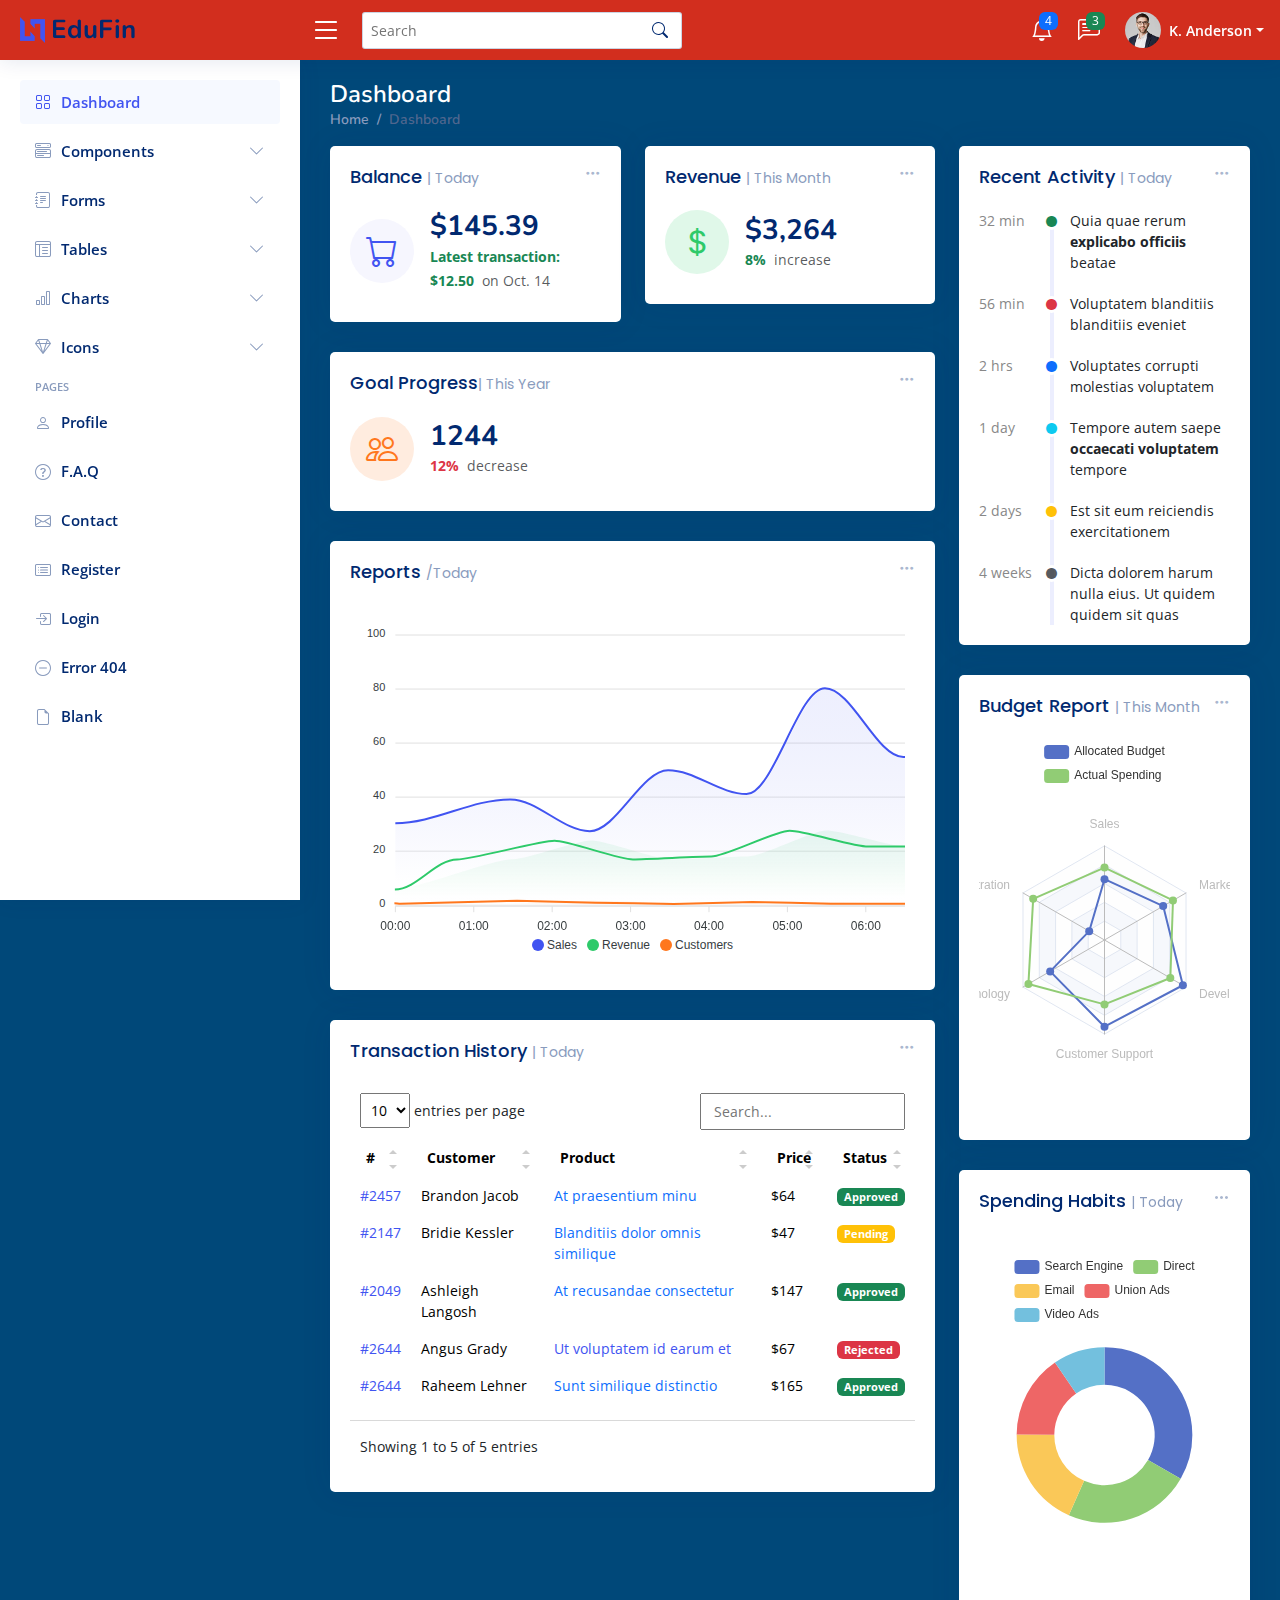
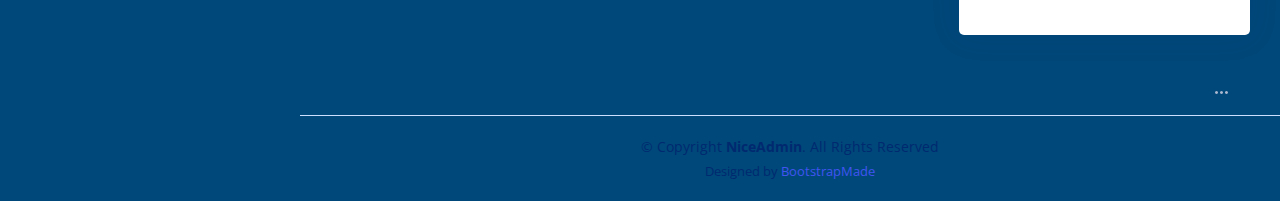
==== index.html @ 9459d256 "Changed color scheme and renamed widgets" ====
<!DOCTYPE html>
<html lang="en">

<head>
  <meta charset="utf-8">
  <meta content="width=device-width, initial-scale=1.0" name="viewport">

  <title>Dashboard - NiceAdmin Bootstrap Template</title>
  <meta content="" name="description">
  <meta content="" name="keywords">

  <!-- Favicons -->
  <link href="assets/img/favicon.png" rel="icon">
  <link href="assets/img/apple-touch-icon.png" rel="apple-touch-icon">

  <!-- Google Fonts -->
  <link href="https://fonts.gstatic.com" rel="preconnect">
  <link href="https://fonts.googleapis.com/css?family=Open+Sans:300,300i,400,400i,600,600i,700,700i|Nunito:300,300i,400,400i,600,600i,700,700i|Poppins:300,300i,400,400i,500,500i,600,600i,700,700i" rel="stylesheet">

  <!-- Vendor CSS Files -->
  <link href="assets/vendor/bootstrap/css/bootstrap.min.css" rel="stylesheet">
  <link href="assets/vendor/bootstrap-icons/bootstrap-icons.css" rel="stylesheet">
  <link href="assets/vendor/boxicons/css/boxicons.min.css" rel="stylesheet">
  <link href="assets/vendor/quill/quill.snow.css" rel="stylesheet">
  <link href="assets/vendor/quill/quill.bubble.css" rel="stylesheet">
  <link href="assets/vendor/remixicon/remixicon.css" rel="stylesheet">
  <link href="assets/vendor/simple-datatables/style.css" rel="stylesheet">

  <!-- Template Main CSS File -->
  <link href="assets/css/style.css" rel="stylesheet">

  <!-- =======================================================
  * Template Name: NiceAdmin
  * Updated: Sep 18 2023 with Bootstrap v5.3.2
  * Template URL: https://bootstrapmade.com/nice-admin-bootstrap-admin-html-template/
  * Author: BootstrapMade.com
  * License: https://bootstrapmade.com/license/
  ======================================================== -->
</head>

<body>

  <!-- ======= Header ======= -->
  <header id="header" class="header fixed-top d-flex align-items-center">

    <div class="d-flex align-items-center justify-content-between">
      <a href="index.html" class="logo d-flex align-items-center">
        <img src="assets/img/logo.png" alt="">
        <span class="d-none d-lg-block">EduFin</span>
      </a>
      <i class="bi bi-list toggle-sidebar-btn"></i>
    </div><!-- End Logo -->

    <div class="search-bar">
      <form class="search-form d-flex align-items-center" method="POST" action="#">
        <input type="text" name="query" placeholder="Search" title="Enter search keyword">
        <button type="submit" title="Search"><i class="bi bi-search"></i></button>
      </form>
    </div><!-- End Search Bar -->

    <nav class="header-nav ms-auto">
      <ul class="d-flex align-items-center">

        <li class="nav-item d-block d-lg-none">
          <a class="nav-link nav-icon search-bar-toggle " href="#">
            <i class="bi bi-search"></i>
          </a>
        </li><!-- End Search Icon-->

        <li class="nav-item dropdown">

          <a class="nav-link nav-icon" href="#" data-bs-toggle="dropdown">
            <i class="bi bi-bell"></i>
            <span class="badge bg-primary badge-number">4</span>
          </a><!-- End Notification Icon -->

          <ul class="dropdown-menu dropdown-menu-end dropdown-menu-arrow notifications">
            <li class="dropdown-header">
              You have 4 new notifications
              <a href="#"><span class="badge rounded-pill bg-primary p-2 ms-2">View all</span></a>
            </li>
            <li>
              <hr class="dropdown-divider">
            </li>

            <li class="notification-item">
              <i class="bi bi-exclamation-circle text-warning"></i>
              <div>
                <h4>Lorem Ipsum</h4>
                <p>Quae dolorem earum veritatis oditseno</p>
                <p>30 min. ago</p>
              </div>
            </li>

            <li>
              <hr class="dropdown-divider">
            </li>

            <li class="notification-item">
              <i class="bi bi-x-circle text-danger"></i>
              <div>
                <h4>Atque rerum nesciunt</h4>
                <p>Quae dolorem earum veritatis oditseno</p>
                <p>1 hr. ago</p>
              </div>
            </li>

            <li>
              <hr class="dropdown-divider">
            </li>

            <li class="notification-item">
              <i class="bi bi-check-circle text-success"></i>
              <div>
                <h4>Sit rerum fuga</h4>
                <p>Quae dolorem earum veritatis oditseno</p>
                <p>2 hrs. ago</p>
              </div>
            </li>

            <li>
              <hr class="dropdown-divider">
            </li>

            <li class="notification-item">
              <i class="bi bi-info-circle text-primary"></i>
              <div>
                <h4>Dicta reprehenderit</h4>
                <p>Quae dolorem earum veritatis oditseno</p>
                <p>4 hrs. ago</p>
              </div>
            </li>

            <li>
              <hr class="dropdown-divider">
            </li>
            <li class="dropdown-footer">
              <a href="#">Show all notifications</a>
            </li>

          </ul><!-- End Notification Dropdown Items -->

        </li><!-- End Notification Nav -->

        <li class="nav-item dropdown">

          <a class="nav-link nav-icon" href="#" data-bs-toggle="dropdown">
            <i class="bi bi-chat-left-text"></i>
            <span class="badge bg-success badge-number">3</span>
          </a><!-- End Messages Icon -->

          <ul class="dropdown-menu dropdown-menu-end dropdown-menu-arrow messages">
            <li class="dropdown-header">
              You have 3 new messages
              <a href="#"><span class="badge rounded-pill bg-primary p-2 ms-2">View all</span></a>
            </li>
            <li>
              <hr class="dropdown-divider">
            </li>

            <li class="message-item">
              <a href="#">
                <img src="assets/img/messages-1.jpg" alt="" class="rounded-circle">
                <div>
                  <h4>Maria Hudson</h4>
                  <p>Velit asperiores et ducimus soluta repudiandae labore officia est ut...</p>
                  <p>4 hrs. ago</p>
                </div>
              </a>
            </li>
            <li>
              <hr class="dropdown-divider">
            </li>

            <li class="message-item">
              <a href="#">
                <img src="assets/img/messages-2.jpg" alt="" class="rounded-circle">
                <div>
                  <h4>Anna Nelson</h4>
                  <p>Velit asperiores et ducimus soluta repudiandae labore officia est ut...</p>
                  <p>6 hrs. ago</p>
                </div>
              </a>
            </li>
            <li>
              <hr class="dropdown-divider">
            </li>

            <li class="message-item">
              <a href="#">
                <img src="assets/img/messages-3.jpg" alt="" class="rounded-circle">
                <div>
                  <h4>David Muldon</h4>
                  <p>Velit asperiores et ducimus soluta repudiandae labore officia est ut...</p>
                  <p>8 hrs. ago</p>
                </div>
              </a>
            </li>
            <li>
              <hr class="dropdown-divider">
            </li>

            <li class="dropdown-footer">
              <a href="#">Show all messages</a>
            </li>

          </ul><!-- End Messages Dropdown Items -->

        </li><!-- End Messages Nav -->

        <li class="nav-item dropdown pe-3">

          <a class="nav-link nav-profile d-flex align-items-center pe-0" href="#" data-bs-toggle="dropdown">
            <img src="assets/img/profile-img.jpg" alt="Profile" class="rounded-circle">
            <span class="d-none d-md-block dropdown-toggle ps-2">K. Anderson</span>
          </a><!-- End Profile Iamge Icon -->

          <ul class="dropdown-menu dropdown-menu-end dropdown-menu-arrow profile">
            <li class="dropdown-header">
              <h6>Kevin Anderson</h6>
              <span>Web Designer</span>
            </li>
            <li>
              <hr class="dropdown-divider">
            </li>

            <li>
              <a class="dropdown-item d-flex align-items-center" href="users-profile.html">
                <i class="bi bi-person"></i>
                <span>My Profile</span>
              </a>
            </li>
            <li>
              <hr class="dropdown-divider">
            </li>

            <li>
              <a class="dropdown-item d-flex align-items-center" href="users-profile.html">
                <i class="bi bi-gear"></i>
                <span>Account Settings</span>
              </a>
            </li>
            <li>
              <hr class="dropdown-divider">
            </li>

            <li>
              <a class="dropdown-item d-flex align-items-center" href="pages-faq.html">
                <i class="bi bi-question-circle"></i>
                <span>Need Help?</span>
              </a>
            </li>
            <li>
              <hr class="dropdown-divider">
            </li>

            <li>
              <a class="dropdown-item d-flex align-items-center" href="#">
                <i class="bi bi-box-arrow-right"></i>
                <span>Sign Out</span>
              </a>
            </li>

          </ul><!-- End Profile Dropdown Items -->
        </li><!-- End Profile Nav -->

      </ul>
    </nav><!-- End Icons Navigation -->

  </header><!-- End Header -->

  <!-- ======= Sidebar ======= -->
  <aside id="sidebar" class="sidebar">

    <ul class="sidebar-nav" id="sidebar-nav">

      <li class="nav-item">
        <a class="nav-link " href="index.html">
          <i class="bi bi-grid"></i>
          <span>Dashboard</span>
        </a>
      </li><!-- End Dashboard Nav -->

      <li class="nav-item">
        <a class="nav-link collapsed" data-bs-target="#components-nav" data-bs-toggle="collapse" href="#">
          <i class="bi bi-menu-button-wide"></i><span>Components</span><i class="bi bi-chevron-down ms-auto"></i>
        </a>
        <ul id="components-nav" class="nav-content collapse " data-bs-parent="#sidebar-nav">
          <li>
            <a href="components-alerts.html">
              <i class="bi bi-circle"></i><span>Alerts</span>
            </a>
          </li>
          <li>
            <a href="components-accordion.html">
              <i class="bi bi-circle"></i><span>Accordion</span>
            </a>
          </li>
          <li>
            <a href="components-badges.html">
              <i class="bi bi-circle"></i><span>Badges</span>
            </a>
          </li>
          <li>
            <a href="components-breadcrumbs.html">
              <i class="bi bi-circle"></i><span>Breadcrumbs</span>
            </a>
          </li>
          <li>
            <a href="components-buttons.html">
              <i class="bi bi-circle"></i><span>Buttons</span>
            </a>
          </li>
          <li>
            <a href="components-cards.html">
              <i class="bi bi-circle"></i><span>Cards</span>
            </a>
          </li>
          <li>
            <a href="components-carousel.html">
              <i class="bi bi-circle"></i><span>Carousel</span>
            </a>
          </li>
          <li>
            <a href="components-list-group.html">
              <i class="bi bi-circle"></i><span>List group</span>
            </a>
          </li>
          <li>
            <a href="components-modal.html">
              <i class="bi bi-circle"></i><span>Modal</span>
            </a>
          </li>
          <li>
            <a href="components-tabs.html">
              <i class="bi bi-circle"></i><span>Tabs</span>
            </a>
          </li>
          <li>
            <a href="components-pagination.html">
              <i class="bi bi-circle"></i><span>Pagination</span>
            </a>
          </li>
          <li>
            <a href="components-progress.html">
              <i class="bi bi-circle"></i><span>Progress</span>
            </a>
          </li>
          <li>
            <a href="components-spinners.html">
              <i class="bi bi-circle"></i><span>Spinners</span>
            </a>
          </li>
          <li>
            <a href="components-tooltips.html">
              <i class="bi bi-circle"></i><span>Tooltips</span>
            </a>
          </li>
        </ul>
      </li><!-- End Components Nav -->

      <li class="nav-item">
        <a class="nav-link collapsed" data-bs-target="#forms-nav" data-bs-toggle="collapse" href="#">
          <i class="bi bi-journal-text"></i><span>Forms</span><i class="bi bi-chevron-down ms-auto"></i>
        </a>
        <ul id="forms-nav" class="nav-content collapse " data-bs-parent="#sidebar-nav">
          <li>
            <a href="forms-elements.html">
              <i class="bi bi-circle"></i><span>Form Elements</span>
            </a>
          </li>
          <li>
            <a href="forms-layouts.html">
              <i class="bi bi-circle"></i><span>Form Layouts</span>
            </a>
          </li>
          <li>
            <a href="forms-editors.html">
              <i class="bi bi-circle"></i><span>Form Editors</span>
            </a>
          </li>
          <li>
            <a href="forms-validation.html">
              <i class="bi bi-circle"></i><span>Form Validation</span>
            </a>
          </li>
        </ul>
      </li><!-- End Forms Nav -->

      <li class="nav-item">
        <a class="nav-link collapsed" data-bs-target="#tables-nav" data-bs-toggle="collapse" href="#">
          <i class="bi bi-layout-text-window-reverse"></i><span>Tables</span><i class="bi bi-chevron-down ms-auto"></i>
        </a>
        <ul id="tables-nav" class="nav-content collapse " data-bs-parent="#sidebar-nav">
          <li>
            <a href="tables-general.html">
              <i class="bi bi-circle"></i><span>General Tables</span>
            </a>
          </li>
          <li>
            <a href="tables-data.html">
              <i class="bi bi-circle"></i><span>Data Tables</span>
            </a>
          </li>
        </ul>
      </li><!-- End Tables Nav -->

      <li class="nav-item">
        <a class="nav-link collapsed" data-bs-target="#charts-nav" data-bs-toggle="collapse" href="#">
          <i class="bi bi-bar-chart"></i><span>Charts</span><i class="bi bi-chevron-down ms-auto"></i>
        </a>
        <ul id="charts-nav" class="nav-content collapse " data-bs-parent="#sidebar-nav">
          <li>
            <a href="charts-chartjs.html">
              <i class="bi bi-circle"></i><span>Chart.js</span>
            </a>
          </li>
          <li>
            <a href="charts-apexcharts.html">
              <i class="bi bi-circle"></i><span>ApexCharts</span>
            </a>
          </li>
          <li>
            <a href="charts-echarts.html">
              <i class="bi bi-circle"></i><span>ECharts</span>
            </a>
          </li>
        </ul>
      </li><!-- End Charts Nav -->

      <li class="nav-item">
        <a class="nav-link collapsed" data-bs-target="#icons-nav" data-bs-toggle="collapse" href="#">
          <i class="bi bi-gem"></i><span>Icons</span><i class="bi bi-chevron-down ms-auto"></i>
        </a>
        <ul id="icons-nav" class="nav-content collapse " data-bs-parent="#sidebar-nav">
          <li>
            <a href="icons-bootstrap.html">
              <i class="bi bi-circle"></i><span>Bootstrap Icons</span>
            </a>
          </li>
          <li>
            <a href="icons-remix.html">
              <i class="bi bi-circle"></i><span>Remix Icons</span>
            </a>
          </li>
          <li>
            <a href="icons-boxicons.html">
              <i class="bi bi-circle"></i><span>Boxicons</span>
            </a>
          </li>
        </ul>
      </li><!-- End Icons Nav -->

      <li class="nav-heading">Pages</li>

      <li class="nav-item">
        <a class="nav-link collapsed" href="users-profile.html">
          <i class="bi bi-person"></i>
          <span>Profile</span>
        </a>
      </li><!-- End Profile Page Nav -->

      <li class="nav-item">
        <a class="nav-link collapsed" href="pages-faq.html">
          <i class="bi bi-question-circle"></i>
          <span>F.A.Q</span>
        </a>
      </li><!-- End F.A.Q Page Nav -->

      <li class="nav-item">
        <a class="nav-link collapsed" href="pages-contact.html">
          <i class="bi bi-envelope"></i>
          <span>Contact</span>
        </a>
      </li><!-- End Contact Page Nav -->

      <li class="nav-item">
        <a class="nav-link collapsed" href="pages-register.html">
          <i class="bi bi-card-list"></i>
          <span>Register</span>
        </a>
      </li><!-- End Register Page Nav -->

      <li class="nav-item">
        <a class="nav-link collapsed" href="pages-login.html">
          <i class="bi bi-box-arrow-in-right"></i>
          <span>Login</span>
        </a>
      </li><!-- End Login Page Nav -->

      <li class="nav-item">
        <a class="nav-link collapsed" href="pages-error-404.html">
          <i class="bi bi-dash-circle"></i>
          <span>Error 404</span>
        </a>
      </li><!-- End Error 404 Page Nav -->

      <li class="nav-item">
        <a class="nav-link collapsed" href="pages-blank.html">
          <i class="bi bi-file-earmark"></i>
          <span>Blank</span>
        </a>
      </li><!-- End Blank Page Nav -->

    </ul>

  </aside><!-- End Sidebar-->

  <main id="main" class="main">

    <div class="pagetitle">
      <h1>Dashboard</h1>
      <nav>
        <ol class="breadcrumb">
          <li class="breadcrumb-item"><a href="index.html">Home</a></li>
          <li class="breadcrumb-item active">Dashboard</li>
        </ol>
      </nav>
    </div><!-- End Page Title -->

    <section class="section dashboard">
      <div class="row">

        <!-- Left side columns -->
        <div class="col-lg-8">
          <div class="row">

            <!-- Sales Card -->
            <div class="col-xxl-4 col-md-6">
              <div class="card info-card sales-card">

                <div class="filter">
                  <a class="icon" href="#" data-bs-toggle="dropdown"><i class="bi bi-three-dots"></i></a>
                  <ul class="dropdown-menu dropdown-menu-end dropdown-menu-arrow">
                    <li class="dropdown-header text-start">
                      <h6>Filter</h6>
                    </li>

                    <li><a class="dropdown-item" href="#">Today</a></li>
                    <li><a class="dropdown-item" href="#">This Month</a></li>
                    <li><a class="dropdown-item" href="#">This Year</a></li>
                  </ul>
                </div>

                <div class="card-body">
                  <h5 class="card-title">Balance <span>| Today</span></h5>

                  <div class="d-flex align-items-center">
                    <div class="card-icon rounded-circle d-flex align-items-center justify-content-center">
                      <i class="bi bi-cart"></i>
                    </div>
                    <div class="ps-3">
                      <h6>$145.39</h6>
                      <span class="text-success small pt-1 fw-bold">Latest transaction: $12.50</span> <span class="text-muted small pt-2 ps-1">on Oct. 14</span>

                    </div>
                  </div>
                </div>

              </div>
            </div><!-- End Sales Card -->

            <!-- Revenue Card -->
            <div class="col-xxl-4 col-md-6">
              <div class="card info-card revenue-card">

                <div class="filter">
                  <a class="icon" href="#" data-bs-toggle="dropdown"><i class="bi bi-three-dots"></i></a>
                  <ul class="dropdown-menu dropdown-menu-end dropdown-menu-arrow">
                    <li class="dropdown-header text-start">
                      <h6>Filter</h6>
                    </li>

                    <li><a class="dropdown-item" href="#">Today</a></li>
                    <li><a class="dropdown-item" href="#">This Month</a></li>
                    <li><a class="dropdown-item" href="#">This Year</a></li>
                  </ul>
                </div>

                <div class="card-body">
                  <h5 class="card-title">Revenue <span>| This Month</span></h5>

                  <div class="d-flex align-items-center">
                    <div class="card-icon rounded-circle d-flex align-items-center justify-content-center">
                      <i class="bi bi-currency-dollar"></i>
                    </div>
                    <div class="ps-3">
                      <h6>$3,264</h6>
                      <span class="text-success small pt-1 fw-bold">8%</span> <span class="text-muted small pt-2 ps-1">increase</span>

                    </div>
                  </div>
                </div>

              </div>
            </div><!-- End Revenue Card -->

            <!-- Customers Card -->
            <div class="col-xxl-4 col-xl-12">

              <div class="card info-card customers-card">

                <div class="filter">
                  <a class="icon" href="#" data-bs-toggle="dropdown"><i class="bi bi-three-dots"></i></a>
                  <ul class="dropdown-menu dropdown-menu-end dropdown-menu-arrow">
                    <li class="dropdown-header text-start">
                      <h6>Filter</h6>
                    </li>

                    <li><a class="dropdown-item" href="#">Today</a></li>
                    <li><a class="dropdown-item" href="#">This Month</a></li>
                    <li><a class="dropdown-item" href="#">This Year</a></li>
                  </ul>
                </div>

                <div class="card-body">
                  <h5 class="card-title">Goal Progress<span>| This Year</span></h5>

                  <div class="d-flex align-items-center">
                    <div class="card-icon rounded-circle d-flex align-items-center justify-content-center">
                      <i class="bi bi-people"></i>
                    </div>
                    <div class="ps-3">
                      <h6>1244</h6>
                      <span class="text-danger small pt-1 fw-bold">12%</span> <span class="text-muted small pt-2 ps-1">decrease</span>

                    </div>
                  </div>

                </div>
              </div>

            </div><!-- End Customers Card -->

            <!-- Reports -->
            <div class="col-12">
              <div class="card">

                <div class="filter">
                  <a class="icon" href="#" data-bs-toggle="dropdown"><i class="bi bi-three-dots"></i></a>
                  <ul class="dropdown-menu dropdown-menu-end dropdown-menu-arrow">
                    <li class="dropdown-header text-start">
                      <h6>Filter</h6>
                    </li>

                    <li><a class="dropdown-item" href="#">Today</a></li>
                    <li><a class="dropdown-item" href="#">This Month</a></li>
                    <li><a class="dropdown-item" href="#">This Year</a></li>
                  </ul>
                </div>

                <div class="card-body">
                  <h5 class="card-title">Reports <span>/Today</span></h5>

                  <!-- Line Chart -->
                  <div id="reportsChart"></div>

                  <script>
                    document.addEventListener("DOMContentLoaded", () => {
                      new ApexCharts(document.querySelector("#reportsChart"), {
                        series: [{
                          name: 'Sales',
                          data: [31, 40, 28, 51, 42, 82, 56],
                        }, {
                          name: 'Revenue',
                          data: [11, 32, 45, 32, 34, 52, 41]
                        }, {
                          name: 'Customers',
                          data: [15, 11, 32, 18, 9, 24, 11]
                        }],
                        chart: {
                          height: 350,
                          type: 'area',
                          toolbar: {
                            show: false
                          },
                        },
                        markers: {
                          size: 4
                        },
                        colors: ['#4154f1', '#2eca6a', '#ff771d'],
                        fill: {
                          type: "gradient",
                          gradient: {
                            shadeIntensity: 1,
                            opacityFrom: 0.3,
                            opacityTo: 0.4,
                            stops: [0, 90, 100]
                          }
                        },
                        dataLabels: {
                          enabled: false
                        },
                        stroke: {
                          curve: 'smooth',
                          width: 2
                        },
                        xaxis: {
                          type: 'datetime',
                          categories: ["2018-09-19T00:00:00.000Z", "2018-09-19T01:30:00.000Z", "2018-09-19T02:30:00.000Z", "2018-09-19T03:30:00.000Z", "2018-09-19T04:30:00.000Z", "2018-09-19T05:30:00.000Z", "2018-09-19T06:30:00.000Z"]
                        },
                        tooltip: {
                          x: {
                            format: 'dd/MM/yy HH:mm'
                          },
                        }
                      }).render();
                    });
                  </script>
                  <!-- End Line Chart -->

                </div>

              </div>
            </div><!-- End Reports -->

            <!-- Recent Sales -->
            <div class="col-12">
              <div class="card recent-sales overflow-auto">

                <div class="filter">
                  <a class="icon" href="#" data-bs-toggle="dropdown"><i class="bi bi-three-dots"></i></a>
                  <ul class="dropdown-menu dropdown-menu-end dropdown-menu-arrow">
                    <li class="dropdown-header text-start">
                      <h6>Filter</h6>
                    </li>

                    <li><a class="dropdown-item" href="#">Today</a></li>
                    <li><a class="dropdown-item" href="#">This Month</a></li>
                    <li><a class="dropdown-item" href="#">This Year</a></li>
                  </ul>
                </div>

                <div class="card-body">
                  <h5 class="card-title">Transaction History <span>| Today</span></h5>

                  <table class="table table-borderless datatable">
                    <thead>
                      <tr>
                        <th scope="col">#</th>
                        <th scope="col">Customer</th>
                        <th scope="col">Product</th>
                        <th scope="col">Price</th>
                        <th scope="col">Status</th>
                      </tr>
                    </thead>
                    <tbody>
                      <tr>
                        <th scope="row"><a href="#">#2457</a></th>
                        <td>Brandon Jacob</td>
                        <td><a href="#" class="text-primary">At praesentium minu</a></td>
                        <td>$64</td>
                        <td><span class="badge bg-success">Approved</span></td>
                      </tr>
                      <tr>
                        <th scope="row"><a href="#">#2147</a></th>
                        <td>Bridie Kessler</td>
                        <td><a href="#" class="text-primary">Blanditiis dolor omnis similique</a></td>
                        <td>$47</td>
                        <td><span class="badge bg-warning">Pending</span></td>
                      </tr>
                      <tr>
                        <th scope="row"><a href="#">#2049</a></th>
                        <td>Ashleigh Langosh</td>
                        <td><a href="#" class="text-primary">At recusandae consectetur</a></td>
                        <td>$147</td>
                        <td><span class="badge bg-success">Approved</span></td>
                      </tr>
                      <tr>
                        <th scope="row"><a href="#">#2644</a></th>
                        <td>Angus Grady</td>
                        <td><a href="#" class="text-primar">Ut voluptatem id earum et</a></td>
                        <td>$67</td>
                        <td><span class="badge bg-danger">Rejected</span></td>
                      </tr>
                      <tr>
                        <th scope="row"><a href="#">#2644</a></th>
                        <td>Raheem Lehner</td>
                        <td><a href="#" class="text-primary">Sunt similique distinctio</a></td>
                        <td>$165</td>
                        <td><span class="badge bg-success">Approved</span></td>
                      </tr>
                    </tbody>
                  </table>

                </div>

              </div>
            </div><!-- End Recent Sales -->

            <!-- Top Selling -->
            <div class="col-12">
              <div class="card top-selling overflow-auto">

                <div class="filter">
                  <a class="icon" href="#" data-bs-toggle="dropdown"><i class="bi bi-three-dots"></i></a>
                  <ul class="dropdown-menu dropdown-menu-end dropdown-menu-arrow">
                    <li class="dropdown-header text-start">
                      <h6>Filter</h6>
                    </li>

                    <li><a class="dropdown-item" href="#">Today</a></li>
                    <li><a class="dropdown-item" href="#">This Month</a></li>
                    <li><a class="dropdown-item" href="#">This Year</a></li>
                  </ul>
                </div>
              </div>
            </div><!-- End Top Selling -->

          </div>
        </div><!-- End Left side columns -->

        <!-- Right side columns -->
        <div class="col-lg-4">

          <!-- Recent Activity -->
          <div class="card">
            <div class="filter">
              <a class="icon" href="#" data-bs-toggle="dropdown"><i class="bi bi-three-dots"></i></a>
              <ul class="dropdown-menu dropdown-menu-end dropdown-menu-arrow">
                <li class="dropdown-header text-start">
                  <h6>Filter</h6>
                </li>

                <li><a class="dropdown-item" href="#">Today</a></li>
                <li><a class="dropdown-item" href="#">This Month</a></li>
                <li><a class="dropdown-item" href="#">This Year</a></li>
              </ul>
            </div>

            <div class="card-body">
              <h5 class="card-title">Recent Activity <span>| Today</span></h5>

              <div class="activity">

                <div class="activity-item d-flex">
                  <div class="activite-label">32 min</div>
                  <i class='bi bi-circle-fill activity-badge text-success align-self-start'></i>
                  <div class="activity-content">
                    Quia quae rerum <a href="#" class="fw-bold text-dark">explicabo officiis</a> beatae
                  </div>
                </div><!-- End activity item-->

                <div class="activity-item d-flex">
                  <div class="activite-label">56 min</div>
                  <i class='bi bi-circle-fill activity-badge text-danger align-self-start'></i>
                  <div class="activity-content">
                    Voluptatem blanditiis blanditiis eveniet
                  </div>
                </div><!-- End activity item-->

                <div class="activity-item d-flex">
                  <div class="activite-label">2 hrs</div>
                  <i class='bi bi-circle-fill activity-badge text-primary align-self-start'></i>
                  <div class="activity-content">
                    Voluptates corrupti molestias voluptatem
                  </div>
                </div><!-- End activity item-->

                <div class="activity-item d-flex">
                  <div class="activite-label">1 day</div>
                  <i class='bi bi-circle-fill activity-badge text-info align-self-start'></i>
                  <div class="activity-content">
                    Tempore autem saepe <a href="#" class="fw-bold text-dark">occaecati voluptatem</a> tempore
                  </div>
                </div><!-- End activity item-->

                <div class="activity-item d-flex">
                  <div class="activite-label">2 days</div>
                  <i class='bi bi-circle-fill activity-badge text-warning align-self-start'></i>
                  <div class="activity-content">
                    Est sit eum reiciendis exercitationem
                  </div>
                </div><!-- End activity item-->

                <div class="activity-item d-flex">
                  <div class="activite-label">4 weeks</div>
                  <i class='bi bi-circle-fill activity-badge text-muted align-self-start'></i>
                  <div class="activity-content">
                    Dicta dolorem harum nulla eius. Ut quidem quidem sit quas
                  </div>
                </div><!-- End activity item-->

              </div>

            </div>
          </div><!-- End Recent Activity -->

          <!-- Budget Report -->
          <div class="card">
            <div class="filter">
              <a class="icon" href="#" data-bs-toggle="dropdown"><i class="bi bi-three-dots"></i></a>
              <ul class="dropdown-menu dropdown-menu-end dropdown-menu-arrow">
                <li class="dropdown-header text-start">
                  <h6>Filter</h6>
                </li>

                <li><a class="dropdown-item" href="#">Today</a></li>
                <li><a class="dropdown-item" href="#">This Month</a></li>
                <li><a class="dropdown-item" href="#">This Year</a></li>
              </ul>
            </div>

            <div class="card-body pb-0">
              <h5 class="card-title">Budget Report <span>| This Month</span></h5>

              <div id="budgetChart" style="min-height: 400px;" class="echart"></div>

              <script>
                document.addEventListener("DOMContentLoaded", () => {
                  var budgetChart = echarts.init(document.querySelector("#budgetChart")).setOption({
                    legend: {
                      data: ['Allocated Budget', 'Actual Spending']
                    },
                    radar: {
                      // shape: 'circle',
                      indicator: [{
                          name: 'Sales',
                          max: 6500
                        },
                        {
                          name: 'Administration',
                          max: 16000
                        },
                        {
                          name: 'Information Technology',
                          max: 30000
                        },
                        {
                          name: 'Customer Support',
                          max: 38000
                        },
                        {
                          name: 'Development',
                          max: 52000
                        },
                        {
                          name: 'Marketing',
                          max: 25000
                        }
                      ]
                    },
                    series: [{
                      name: 'Budget vs spending',
                      type: 'radar',
                      data: [{
                          value: [4200, 3000, 20000, 35000, 50000, 18000],
                          name: 'Allocated Budget'
                        },
                        {
                          value: [5000, 14000, 28000, 26000, 42000, 21000],
                          name: 'Actual Spending'
                        }
                      ]
                    }]
                  });
                });
              </script>

            </div>
          </div><!-- End Budget Report -->

          <!-- Website Traffic -->
          <div class="card">
            <div class="filter">
              <a class="icon" href="#" data-bs-toggle="dropdown"><i class="bi bi-three-dots"></i></a>
              <ul class="dropdown-menu dropdown-menu-end dropdown-menu-arrow">
                <li class="dropdown-header text-start">
                  <h6>Filter</h6>
                </li>

                <li><a class="dropdown-item" href="#">Today</a></li>
                <li><a class="dropdown-item" href="#">This Month</a></li>
                <li><a class="dropdown-item" href="#">This Year</a></li>
              </ul>
            </div>

            <div class="card-body pb-0">
              <h5 class="card-title">Spending Habits <span>| Today</span></h5>

              <div id="trafficChart" style="min-height: 400px;" class="echart"></div>

              <script>
                document.addEventListener("DOMContentLoaded", () => {
                  echarts.init(document.querySelector("#trafficChart")).setOption({
                    tooltip: {
                      trigger: 'item'
                    },
                    legend: {
                      top: '5%',
                      left: 'center'
                    },
                    series: [{
                      name: 'Access From',
                      type: 'pie',
                      radius: ['40%', '70%'],
                      avoidLabelOverlap: false,
                      label: {
                        show: false,
                        position: 'center'
                      },
                      emphasis: {
                        label: {
                          show: true,
                          fontSize: '18',
                          fontWeight: 'bold'
                        }
                      },
                      labelLine: {
                        show: false
                      },
                      data: [{
                          value: 1048,
                          name: 'Search Engine'
                        },
                        {
                          value: 735,
                          name: 'Direct'
                        },
                        {
                          value: 580,
                          name: 'Email'
                        },
                        {
                          value: 484,
                          name: 'Union Ads'
                        },
                        {
                          value: 300,
                          name: 'Video Ads'
                        }
                      ]
                    }]
                  });
                });
              </script>

            </div>
          </div><!-- End Website Traffic -->

          <!-- News & Updates Traffic -->
          <div class="card">
            <div class="filter">
              <a class="icon" href="#" data-bs-toggle="dropdown"><i class="bi bi-three-dots"></i></a>
              <ul class="dropdown-menu dropdown-menu-end dropdown-menu-arrow">
                <li class="dropdown-header text-start">
                  <h6>Filter</h6>
                </li>

                <li><a class="dropdown-item" href="#">Today</a></li>
                <li><a class="dropdown-item" href="#">This Month</a></li>
                <li><a class="dropdown-item" href="#">This Year</a></li>
              </ul>
            </div>
          </div><!-- End News & Updates -->

        </div><!-- End Right side columns -->

      </div>
    </section>

  </main><!-- End #main -->

  <!-- ======= Footer ======= -->
  <footer id="footer" class="footer">
    <div class="copyright">
      &copy; Copyright <strong><span>NiceAdmin</span></strong>. All Rights Reserved
    </div>
    <div class="credits">
      <!-- All the links in the footer should remain intact. -->
      <!-- You can delete the links only if you purchased the pro version. -->
      <!-- Licensing information: https://bootstrapmade.com/license/ -->
      <!-- Purchase the pro version with working PHP/AJAX contact form: https://bootstrapmade.com/nice-admin-bootstrap-admin-html-template/ -->
      Designed by <a href="https://bootstrapmade.com/">BootstrapMade</a>
    </div>
  </footer><!-- End Footer -->

  <a href="#" class="back-to-top d-flex align-items-center justify-content-center"><i class="bi bi-arrow-up-short"></i></a>

  <!-- Vendor JS Files -->
  <script src="assets/vendor/apexcharts/apexcharts.min.js"></script>
  <script src="assets/vendor/bootstrap/js/bootstrap.bundle.min.js"></script>
  <script src="assets/vendor/chart.js/chart.umd.js"></script>
  <script src="assets/vendor/echarts/echarts.min.js"></script>
  <script src="assets/vendor/quill/quill.min.js"></script>
  <script src="assets/vendor/simple-datatables/simple-datatables.js"></script>
  <script src="assets/vendor/tinymce/tinymce.min.js"></script>
  <script src="assets/vendor/php-email-form/validate.js"></script>

  <!-- Template Main JS File -->
  <script src="assets/js/main.js"></script>

</body>

</html>
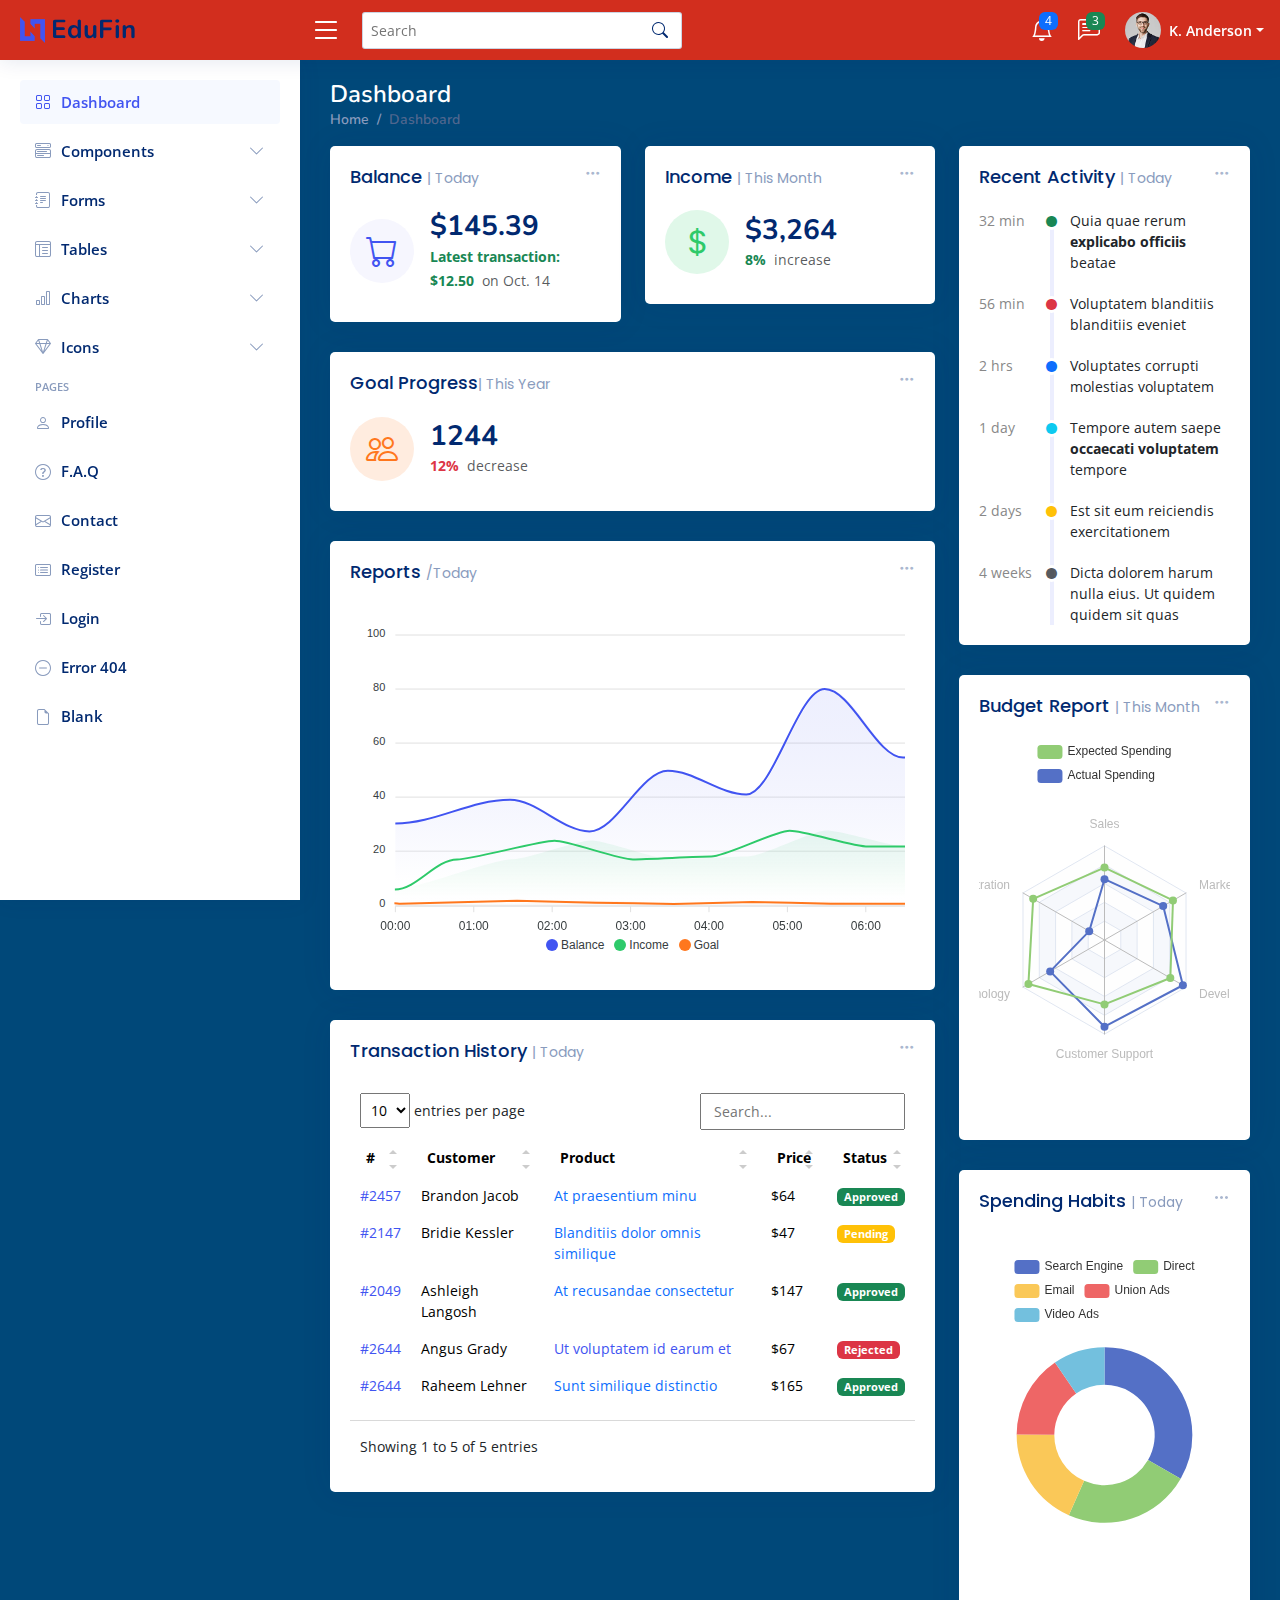
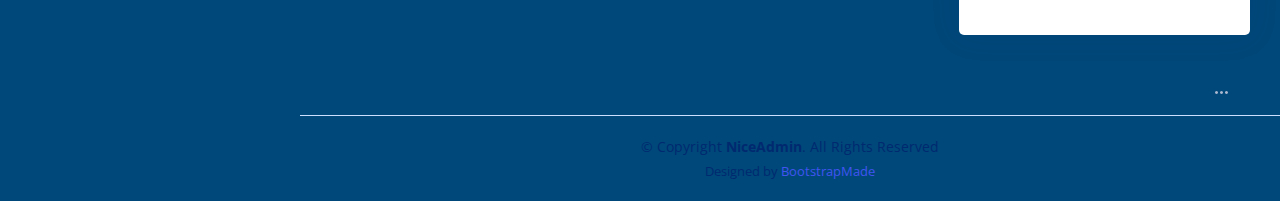
==== commit 7e0b7aed: "Uploaded python files and frontend updates" ====
--- a/index.html
+++ b/index.html
@@ -578,7 +578,7 @@
                 </div>
 
                 <div class="card-body">
-                  <h5 class="card-title">Revenue <span>| This Month</span></h5>
+                  <h5 class="card-title">Income <span>| This Month</span></h5>
 
                   <div class="d-flex align-items-center">
                     <div class="card-icon rounded-circle d-flex align-items-center justify-content-center">
@@ -659,13 +659,13 @@
                     document.addEventListener("DOMContentLoaded", () => {
                       new ApexCharts(document.querySelector("#reportsChart"), {
                         series: [{
-                          name: 'Sales',
+                          name: 'Balance',
                           data: [31, 40, 28, 51, 42, 82, 56],
                         }, {
-                          name: 'Revenue',
+                          name: 'Income',
                           data: [11, 32, 45, 32, 34, 52, 41]
                         }, {
-                          name: 'Customers',
+                          name: 'Goal',
                           data: [15, 11, 32, 18, 9, 24, 11]
                         }],
                         chart: {
@@ -910,7 +910,7 @@
                 document.addEventListener("DOMContentLoaded", () => {
                   var budgetChart = echarts.init(document.querySelector("#budgetChart")).setOption({
                     legend: {
-                      data: ['Allocated Budget', 'Actual Spending']
+                      data: ['Expected Spending', 'Actual Spending']
                     },
                     radar: {
                       // shape: 'circle',
@@ -945,11 +945,11 @@
                       type: 'radar',
                       data: [{
                           value: [4200, 3000, 20000, 35000, 50000, 18000],
-                          name: 'Allocated Budget'
+                          name: 'Actual Spending'
                         },
                         {
                           value: [5000, 14000, 28000, 26000, 42000, 21000],
-                          name: 'Actual Spending'
+                          name: 'Expected Spending'
                         }
                       ]
                     }]
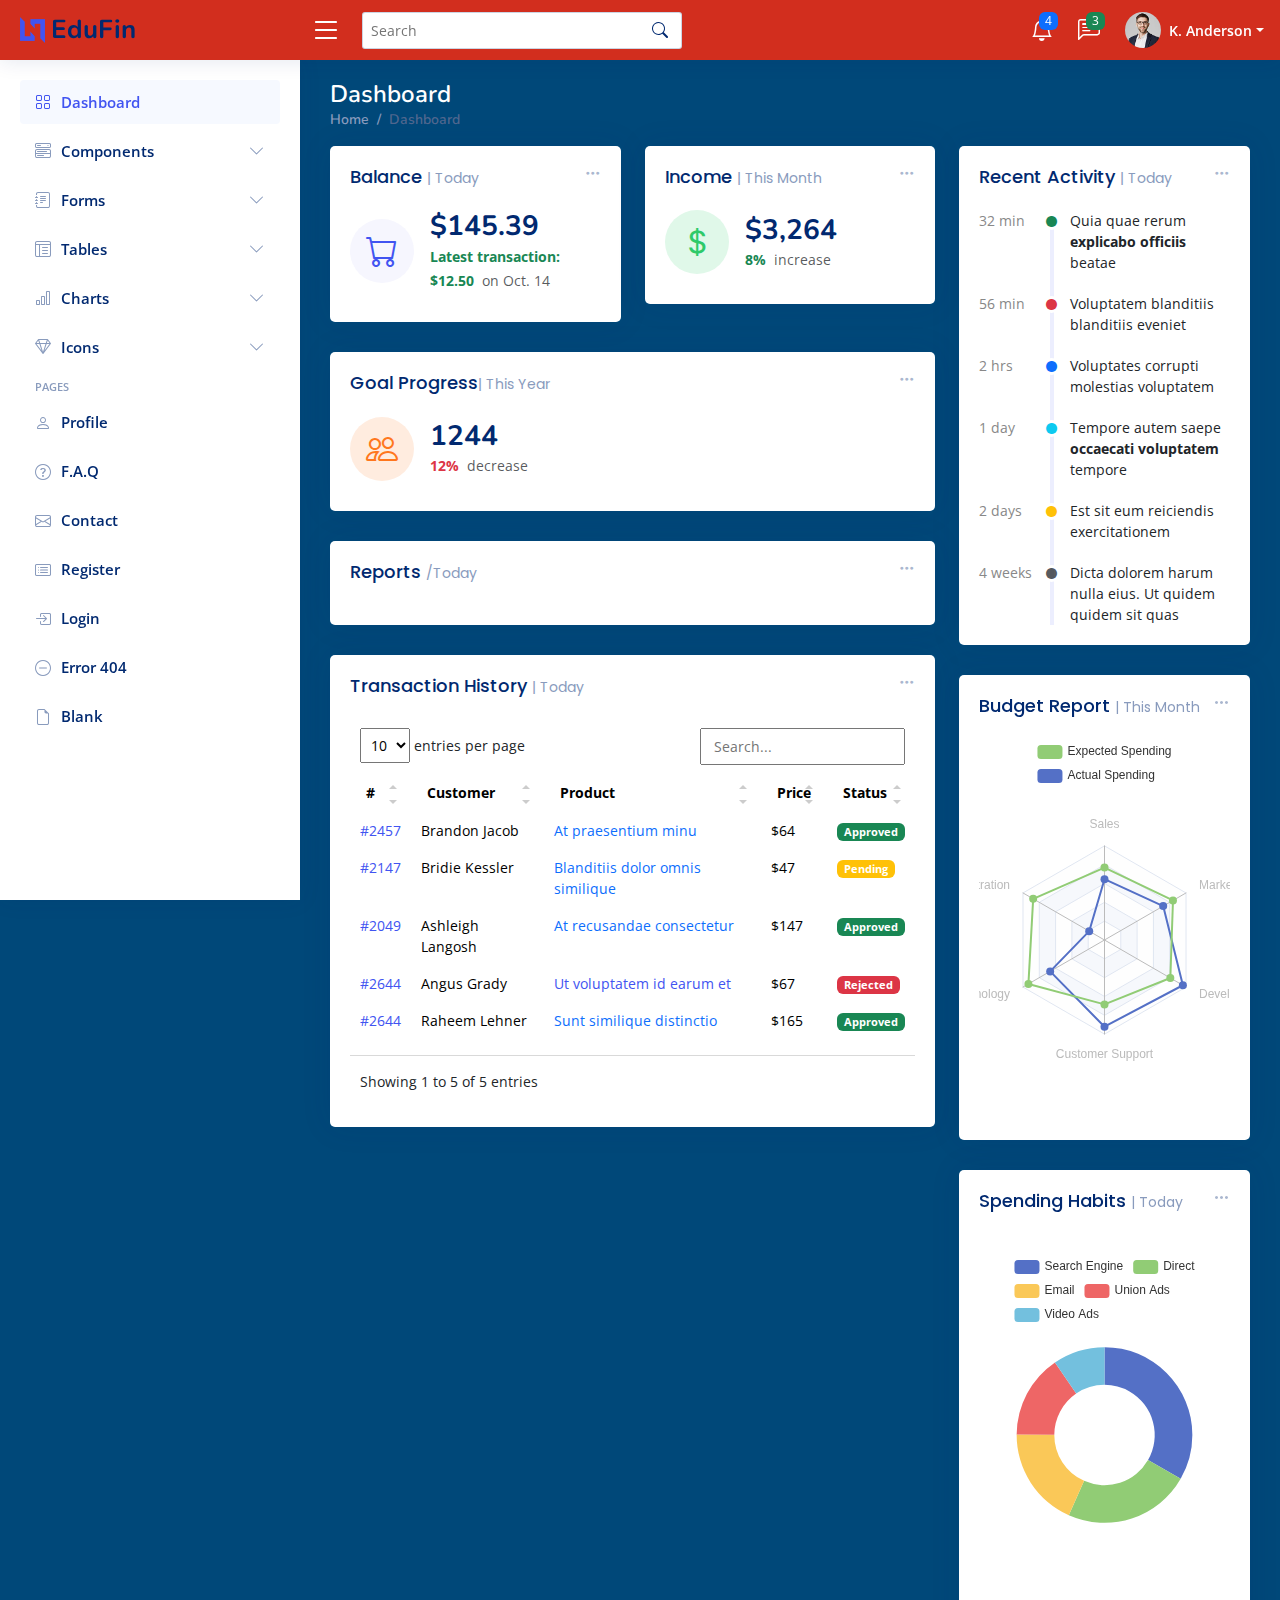
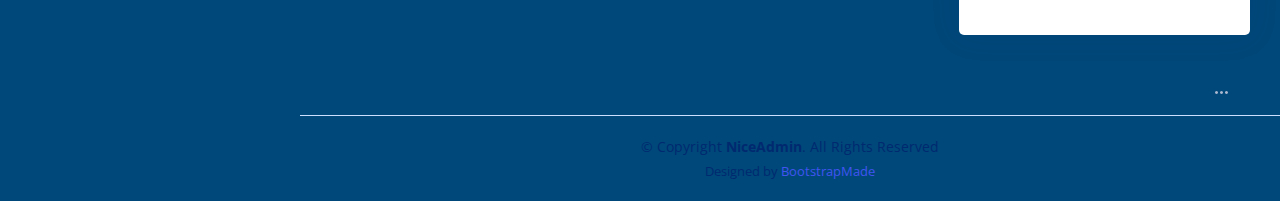
==== commit 62c1c43d: "w" ====
--- a/index.html
+++ b/index.html
@@ -657,10 +657,23 @@
 
                   <script>
                     document.addEventListener("DOMContentLoaded", () => {
+                      fetch('http://127.0.0.1:5000/add', {
+                            method: 'POST',
+                            headers: {
+                                'Content-Type': 'application/json'
+                            },
+                            body: JSON.stringify({ 'a': 1, 'b': 2 })
+                        }).then(response => {
+                              if (!response.ok) {
+                                  throw new Error('Network response was not ok');
+                              }
+                              return response.json();
+                          })
+                           .then(data => {
                       new ApexCharts(document.querySelector("#reportsChart"), {
                         series: [{
                           name: 'Balance',
-                          data: [31, 40, 28, 51, 42, 82, 56],
+                          data: [31, 40, 28, 51, 42, 82, data.result],
                         }, {
                           name: 'Income',
                           data: [11, 32, 45, 32, 34, 52, 41]
@@ -706,6 +719,7 @@
                         }
                       }).render();
                     });
+                  });
                   </script>
                   <!-- End Line Chart -->
 
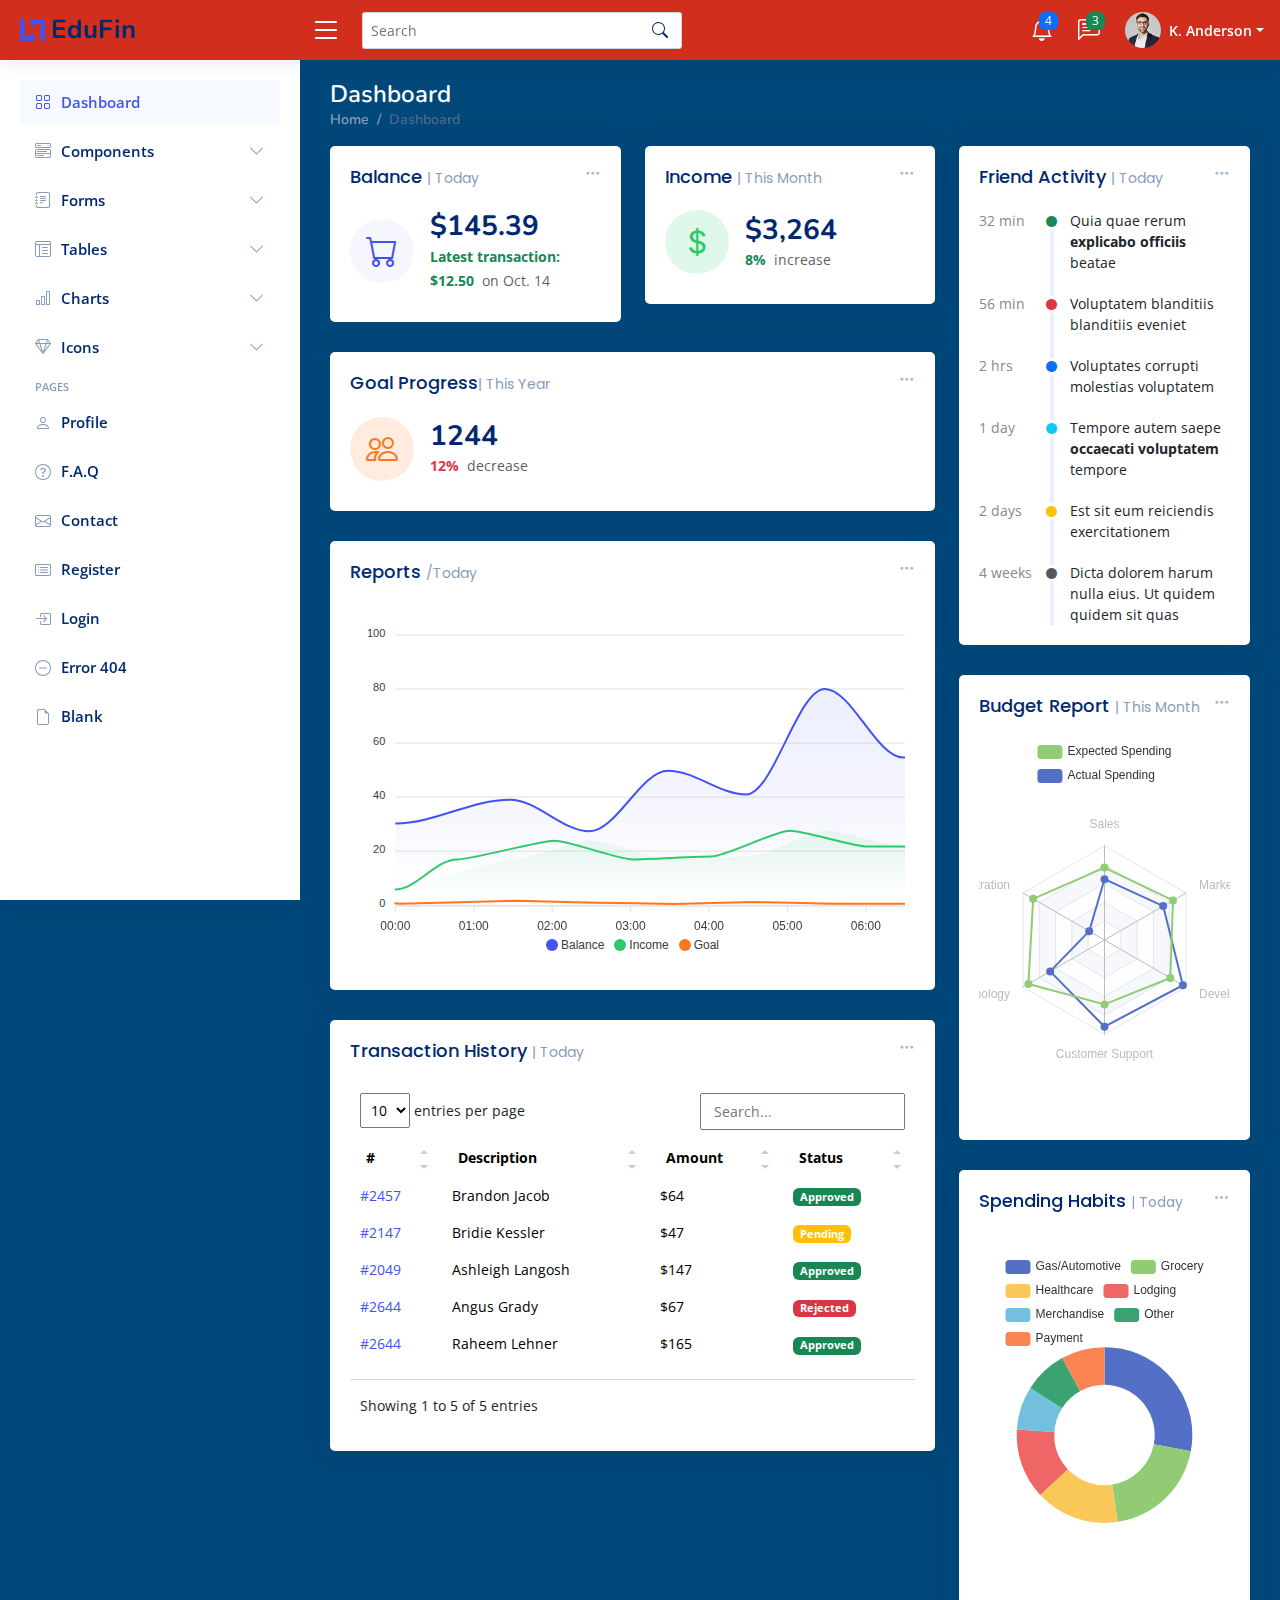
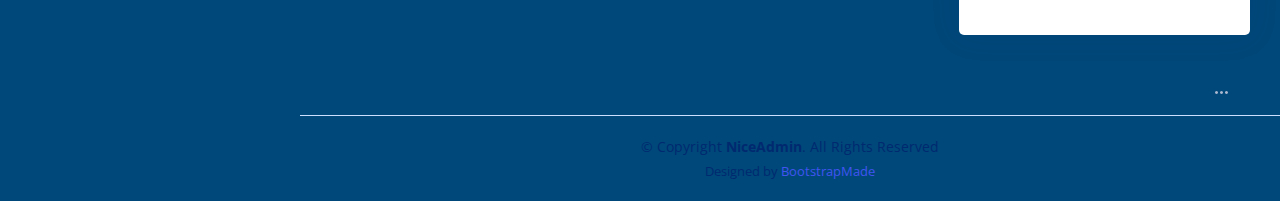
==== commit 47e81bc6: "Changed the  transaction history labels." ====
--- a/index.html
+++ b/index.html
@@ -1,1109 +1,1334 @@
 <!DOCTYPE html>
 <html lang="en">
-
-<head>
-  <meta charset="utf-8">
-  <meta content="width=device-width, initial-scale=1.0" name="viewport">
-
-  <title>Dashboard - NiceAdmin Bootstrap Template</title>
-  <meta content="" name="description">
-  <meta content="" name="keywords">
-
-  <!-- Favicons -->
-  <link href="assets/img/favicon.png" rel="icon">
-  <link href="assets/img/apple-touch-icon.png" rel="apple-touch-icon">
-
-  <!-- Google Fonts -->
-  <link href="https://fonts.gstatic.com" rel="preconnect">
-  <link href="https://fonts.googleapis.com/css?family=Open+Sans:300,300i,400,400i,600,600i,700,700i|Nunito:300,300i,400,400i,600,600i,700,700i|Poppins:300,300i,400,400i,500,500i,600,600i,700,700i" rel="stylesheet">
-
-  <!-- Vendor CSS Files -->
-  <link href="assets/vendor/bootstrap/css/bootstrap.min.css" rel="stylesheet">
-  <link href="assets/vendor/bootstrap-icons/bootstrap-icons.css" rel="stylesheet">
-  <link href="assets/vendor/boxicons/css/boxicons.min.css" rel="stylesheet">
-  <link href="assets/vendor/quill/quill.snow.css" rel="stylesheet">
-  <link href="assets/vendor/quill/quill.bubble.css" rel="stylesheet">
-  <link href="assets/vendor/remixicon/remixicon.css" rel="stylesheet">
-  <link href="assets/vendor/simple-datatables/style.css" rel="stylesheet">
-
-  <!-- Template Main CSS File -->
-  <link href="assets/css/style.css" rel="stylesheet">
-
-  <!-- =======================================================
+  <head>
+    <meta charset="utf-8" />
+    <meta content="width=device-width, initial-scale=1.0" name="viewport" />
+
+    <title>Dashboard - NiceAdmin Bootstrap Template</title>
+    <meta content="" name="description" />
+    <meta content="" name="keywords" />
+
+    <!-- Favicons -->
+    <link href="assets/img/favicon.png" rel="icon" />
+    <link href="assets/img/apple-touch-icon.png" rel="apple-touch-icon" />
+
+    <!-- Google Fonts -->
+    <link href="https://fonts.gstatic.com" rel="preconnect" />
+    <link
+      href="https://fonts.googleapis.com/css?family=Open+Sans:300,300i,400,400i,600,600i,700,700i|Nunito:300,300i,400,400i,600,600i,700,700i|Poppins:300,300i,400,400i,500,500i,600,600i,700,700i"
+      rel="stylesheet"
+    />
+
+    <!-- Vendor CSS Files -->
+    <link
+      href="assets/vendor/bootstrap/css/bootstrap.min.css"
+      rel="stylesheet"
+    />
+    <link
+      href="assets/vendor/bootstrap-icons/bootstrap-icons.css"
+      rel="stylesheet"
+    />
+    <link href="assets/vendor/boxicons/css/boxicons.min.css" rel="stylesheet" />
+    <link href="assets/vendor/quill/quill.snow.css" rel="stylesheet" />
+    <link href="assets/vendor/quill/quill.bubble.css" rel="stylesheet" />
+    <link href="assets/vendor/remixicon/remixicon.css" rel="stylesheet" />
+    <link href="assets/vendor/simple-datatables/style.css" rel="stylesheet" />
+
+    <!-- Template Main CSS File -->
+    <link href="assets/css/style.css" rel="stylesheet" />
+
+    <!-- =======================================================
   * Template Name: NiceAdmin
   * Updated: Sep 18 2023 with Bootstrap v5.3.2
   * Template URL: https://bootstrapmade.com/nice-admin-bootstrap-admin-html-template/
   * Author: BootstrapMade.com
   * License: https://bootstrapmade.com/license/
   ======================================================== -->
-</head>
-
-<body>
-
-  <!-- ======= Header ======= -->
-  <header id="header" class="header fixed-top d-flex align-items-center">
-
-    <div class="d-flex align-items-center justify-content-between">
-      <a href="index.html" class="logo d-flex align-items-center">
-        <img src="assets/img/logo.png" alt="">
-        <span class="d-none d-lg-block">EduFin</span>
-      </a>
-      <i class="bi bi-list toggle-sidebar-btn"></i>
-    </div><!-- End Logo -->
-
-    <div class="search-bar">
-      <form class="search-form d-flex align-items-center" method="POST" action="#">
-        <input type="text" name="query" placeholder="Search" title="Enter search keyword">
-        <button type="submit" title="Search"><i class="bi bi-search"></i></button>
-      </form>
-    </div><!-- End Search Bar -->
-
-    <nav class="header-nav ms-auto">
-      <ul class="d-flex align-items-center">
-
-        <li class="nav-item d-block d-lg-none">
-          <a class="nav-link nav-icon search-bar-toggle " href="#">
+  </head>
+
+  <body>
+    <!-- ======= Header ======= -->
+    <header id="header" class="header fixed-top d-flex align-items-center">
+      <div class="d-flex align-items-center justify-content-between">
+        <a href="index.html" class="logo d-flex align-items-center">
+          <img src="assets/img/logo.png" alt="" />
+          <span class="d-none d-lg-block">EduFin</span>
+        </a>
+        <i class="bi bi-list toggle-sidebar-btn"></i>
+      </div>
+      <!-- End Logo -->
+
+      <div class="search-bar">
+        <form
+          class="search-form d-flex align-items-center"
+          method="POST"
+          action="#"
+        >
+          <input
+            type="text"
+            name="query"
+            placeholder="Search"
+            title="Enter search keyword"
+          />
+          <button type="submit" title="Search">
             <i class="bi bi-search"></i>
-          </a>
-        </li><!-- End Search Icon-->
-
-        <li class="nav-item dropdown">
-
-          <a class="nav-link nav-icon" href="#" data-bs-toggle="dropdown">
-            <i class="bi bi-bell"></i>
-            <span class="badge bg-primary badge-number">4</span>
-          </a><!-- End Notification Icon -->
-
-          <ul class="dropdown-menu dropdown-menu-end dropdown-menu-arrow notifications">
-            <li class="dropdown-header">
-              You have 4 new notifications
-              <a href="#"><span class="badge rounded-pill bg-primary p-2 ms-2">View all</span></a>
-            </li>
-            <li>
-              <hr class="dropdown-divider">
-            </li>
-
-            <li class="notification-item">
-              <i class="bi bi-exclamation-circle text-warning"></i>
-              <div>
-                <h4>Lorem Ipsum</h4>
-                <p>Quae dolorem earum veritatis oditseno</p>
-                <p>30 min. ago</p>
-              </div>
-            </li>
-
-            <li>
-              <hr class="dropdown-divider">
-            </li>
-
-            <li class="notification-item">
-              <i class="bi bi-x-circle text-danger"></i>
-              <div>
-                <h4>Atque rerum nesciunt</h4>
-                <p>Quae dolorem earum veritatis oditseno</p>
-                <p>1 hr. ago</p>
-              </div>
-            </li>
-
-            <li>
-              <hr class="dropdown-divider">
-            </li>
-
-            <li class="notification-item">
-              <i class="bi bi-check-circle text-success"></i>
-              <div>
-                <h4>Sit rerum fuga</h4>
-                <p>Quae dolorem earum veritatis oditseno</p>
-                <p>2 hrs. ago</p>
-              </div>
-            </li>
-
-            <li>
-              <hr class="dropdown-divider">
-            </li>
-
-            <li class="notification-item">
-              <i class="bi bi-info-circle text-primary"></i>
-              <div>
-                <h4>Dicta reprehenderit</h4>
-                <p>Quae dolorem earum veritatis oditseno</p>
-                <p>4 hrs. ago</p>
-              </div>
-            </li>
-
-            <li>
-              <hr class="dropdown-divider">
-            </li>
-            <li class="dropdown-footer">
-              <a href="#">Show all notifications</a>
-            </li>
-
-          </ul><!-- End Notification Dropdown Items -->
-
-        </li><!-- End Notification Nav -->
-
-        <li class="nav-item dropdown">
-
-          <a class="nav-link nav-icon" href="#" data-bs-toggle="dropdown">
-            <i class="bi bi-chat-left-text"></i>
-            <span class="badge bg-success badge-number">3</span>
-          </a><!-- End Messages Icon -->
-
-          <ul class="dropdown-menu dropdown-menu-end dropdown-menu-arrow messages">
-            <li class="dropdown-header">
-              You have 3 new messages
-              <a href="#"><span class="badge rounded-pill bg-primary p-2 ms-2">View all</span></a>
-            </li>
-            <li>
-              <hr class="dropdown-divider">
-            </li>
-
-            <li class="message-item">
-              <a href="#">
-                <img src="assets/img/messages-1.jpg" alt="" class="rounded-circle">
+          </button>
+        </form>
+      </div>
+      <!-- End Search Bar -->
+
+      <nav class="header-nav ms-auto">
+        <ul class="d-flex align-items-center">
+          <li class="nav-item d-block d-lg-none">
+            <a class="nav-link nav-icon search-bar-toggle" href="#">
+              <i class="bi bi-search"></i>
+            </a>
+          </li>
+          <!-- End Search Icon-->
+
+          <li class="nav-item dropdown">
+            <a class="nav-link nav-icon" href="#" data-bs-toggle="dropdown">
+              <i class="bi bi-bell"></i>
+              <span class="badge bg-primary badge-number">4</span> </a
+            ><!-- End Notification Icon -->
+
+            <ul
+              class="dropdown-menu dropdown-menu-end dropdown-menu-arrow notifications"
+            >
+              <li class="dropdown-header">
+                You have 4 new notifications
+                <a href="#"
+                  ><span class="badge rounded-pill bg-primary p-2 ms-2"
+                    >View all</span
+                  ></a
+                >
+              </li>
+              <li>
+                <hr class="dropdown-divider" />
+              </li>
+
+              <li class="notification-item">
+                <i class="bi bi-exclamation-circle text-warning"></i>
                 <div>
-                  <h4>Maria Hudson</h4>
-                  <p>Velit asperiores et ducimus soluta repudiandae labore officia est ut...</p>
+                  <h4>Lorem Ipsum</h4>
+                  <p>Quae dolorem earum veritatis oditseno</p>
+                  <p>30 min. ago</p>
+                </div>
+              </li>
+
+              <li>
+                <hr class="dropdown-divider" />
+              </li>
+
+              <li class="notification-item">
+                <i class="bi bi-x-circle text-danger"></i>
+                <div>
+                  <h4>Atque rerum nesciunt</h4>
+                  <p>Quae dolorem earum veritatis oditseno</p>
+                  <p>1 hr. ago</p>
+                </div>
+              </li>
+
+              <li>
+                <hr class="dropdown-divider" />
+              </li>
+
+              <li class="notification-item">
+                <i class="bi bi-check-circle text-success"></i>
+                <div>
+                  <h4>Sit rerum fuga</h4>
+                  <p>Quae dolorem earum veritatis oditseno</p>
+                  <p>2 hrs. ago</p>
+                </div>
+              </li>
+
+              <li>
+                <hr class="dropdown-divider" />
+              </li>
+
+              <li class="notification-item">
+                <i class="bi bi-info-circle text-primary"></i>
+                <div>
+                  <h4>Dicta reprehenderit</h4>
+                  <p>Quae dolorem earum veritatis oditseno</p>
                   <p>4 hrs. ago</p>
                 </div>
-              </a>
-            </li>
-            <li>
-              <hr class="dropdown-divider">
-            </li>
-
-            <li class="message-item">
-              <a href="#">
-                <img src="assets/img/messages-2.jpg" alt="" class="rounded-circle">
-                <div>
-                  <h4>Anna Nelson</h4>
-                  <p>Velit asperiores et ducimus soluta repudiandae labore officia est ut...</p>
-                  <p>6 hrs. ago</p>
-                </div>
-              </a>
-            </li>
-            <li>
-              <hr class="dropdown-divider">
-            </li>
-
-            <li class="message-item">
-              <a href="#">
-                <img src="assets/img/messages-3.jpg" alt="" class="rounded-circle">
-                <div>
-                  <h4>David Muldon</h4>
-                  <p>Velit asperiores et ducimus soluta repudiandae labore officia est ut...</p>
-                  <p>8 hrs. ago</p>
-                </div>
-              </a>
-            </li>
-            <li>
-              <hr class="dropdown-divider">
-            </li>
-
-            <li class="dropdown-footer">
-              <a href="#">Show all messages</a>
-            </li>
-
-          </ul><!-- End Messages Dropdown Items -->
-
-        </li><!-- End Messages Nav -->
-
-        <li class="nav-item dropdown pe-3">
-
-          <a class="nav-link nav-profile d-flex align-items-center pe-0" href="#" data-bs-toggle="dropdown">
-            <img src="assets/img/profile-img.jpg" alt="Profile" class="rounded-circle">
-            <span class="d-none d-md-block dropdown-toggle ps-2">K. Anderson</span>
-          </a><!-- End Profile Iamge Icon -->
-
-          <ul class="dropdown-menu dropdown-menu-end dropdown-menu-arrow profile">
-            <li class="dropdown-header">
-              <h6>Kevin Anderson</h6>
-              <span>Web Designer</span>
-            </li>
-            <li>
-              <hr class="dropdown-divider">
-            </li>
-
-            <li>
-              <a class="dropdown-item d-flex align-items-center" href="users-profile.html">
-                <i class="bi bi-person"></i>
-                <span>My Profile</span>
-              </a>
-            </li>
-            <li>
-              <hr class="dropdown-divider">
-            </li>
-
-            <li>
-              <a class="dropdown-item d-flex align-items-center" href="users-profile.html">
-                <i class="bi bi-gear"></i>
-                <span>Account Settings</span>
-              </a>
-            </li>
-            <li>
-              <hr class="dropdown-divider">
-            </li>
-
-            <li>
-              <a class="dropdown-item d-flex align-items-center" href="pages-faq.html">
-                <i class="bi bi-question-circle"></i>
-                <span>Need Help?</span>
-              </a>
-            </li>
-            <li>
-              <hr class="dropdown-divider">
-            </li>
-
-            <li>
-              <a class="dropdown-item d-flex align-items-center" href="#">
-                <i class="bi bi-box-arrow-right"></i>
-                <span>Sign Out</span>
-              </a>
-            </li>
-
-          </ul><!-- End Profile Dropdown Items -->
-        </li><!-- End Profile Nav -->
-
+              </li>
+
+              <li>
+                <hr class="dropdown-divider" />
+              </li>
+              <li class="dropdown-footer">
+                <a href="#">Show all notifications</a>
+              </li>
+            </ul>
+            <!-- End Notification Dropdown Items -->
+          </li>
+          <!-- End Notification Nav -->
+
+          <li class="nav-item dropdown">
+            <a class="nav-link nav-icon" href="#" data-bs-toggle="dropdown">
+              <i class="bi bi-chat-left-text"></i>
+              <span class="badge bg-success badge-number">3</span> </a
+            ><!-- End Messages Icon -->
+
+            <ul
+              class="dropdown-menu dropdown-menu-end dropdown-menu-arrow messages"
+            >
+              <li class="dropdown-header">
+                You have 3 new messages
+                <a href="#"
+                  ><span class="badge rounded-pill bg-primary p-2 ms-2"
+                    >View all</span
+                  ></a
+                >
+              </li>
+              <li>
+                <hr class="dropdown-divider" />
+              </li>
+
+              <li class="message-item">
+                <a href="#">
+                  <img
+                    src="assets/img/messages-1.jpg"
+                    alt=""
+                    class="rounded-circle"
+                  />
+                  <div>
+                    <h4>Maria Hudson</h4>
+                    <p>
+                      Velit asperiores et ducimus soluta repudiandae labore
+                      officia est ut...
+                    </p>
+                    <p>4 hrs. ago</p>
+                  </div>
+                </a>
+              </li>
+              <li>
+                <hr class="dropdown-divider" />
+              </li>
+
+              <li class="message-item">
+                <a href="#">
+                  <img
+                    src="assets/img/messages-2.jpg"
+                    alt=""
+                    class="rounded-circle"
+                  />
+                  <div>
+                    <h4>Anna Nelson</h4>
+                    <p>
+                      Velit asperiores et ducimus soluta repudiandae labore
+                      officia est ut...
+                    </p>
+                    <p>6 hrs. ago</p>
+                  </div>
+                </a>
+              </li>
+              <li>
+                <hr class="dropdown-divider" />
+              </li>
+
+              <li class="message-item">
+                <a href="#">
+                  <img
+                    src="assets/img/messages-3.jpg"
+                    alt=""
+                    class="rounded-circle"
+                  />
+                  <div>
+                    <h4>David Muldon</h4>
+                    <p>
+                      Velit asperiores et ducimus soluta repudiandae labore
+                      officia est ut...
+                    </p>
+                    <p>8 hrs. ago</p>
+                  </div>
+                </a>
+              </li>
+              <li>
+                <hr class="dropdown-divider" />
+              </li>
+
+              <li class="dropdown-footer">
+                <a href="#">Show all messages</a>
+              </li>
+            </ul>
+            <!-- End Messages Dropdown Items -->
+          </li>
+          <!-- End Messages Nav -->
+
+          <li class="nav-item dropdown pe-3">
+            <a
+              class="nav-link nav-profile d-flex align-items-center pe-0"
+              href="#"
+              data-bs-toggle="dropdown"
+            >
+              <img
+                src="assets/img/profile-img.jpg"
+                alt="Profile"
+                class="rounded-circle"
+              />
+              <span class="d-none d-md-block dropdown-toggle ps-2"
+                >K. Anderson</span
+              > </a
+            ><!-- End Profile Iamge Icon -->
+
+            <ul
+              class="dropdown-menu dropdown-menu-end dropdown-menu-arrow profile"
+            >
+              <li class="dropdown-header">
+                <h6>Kevin Anderson</h6>
+                <span>Web Designer</span>
+              </li>
+              <li>
+                <hr class="dropdown-divider" />
+              </li>
+
+              <li>
+                <a
+                  class="dropdown-item d-flex align-items-center"
+                  href="users-profile.html"
+                >
+                  <i class="bi bi-person"></i>
+                  <span>My Profile</span>
+                </a>
+              </li>
+              <li>
+                <hr class="dropdown-divider" />
+              </li>
+
+              <li>
+                <a
+                  class="dropdown-item d-flex align-items-center"
+                  href="users-profile.html"
+                >
+                  <i class="bi bi-gear"></i>
+                  <span>Account Settings</span>
+                </a>
+              </li>
+              <li>
+                <hr class="dropdown-divider" />
+              </li>
+
+              <li>
+                <a
+                  class="dropdown-item d-flex align-items-center"
+                  href="pages-faq.html"
+                >
+                  <i class="bi bi-question-circle"></i>
+                  <span>Need Help?</span>
+                </a>
+              </li>
+              <li>
+                <hr class="dropdown-divider" />
+              </li>
+
+              <li>
+                <a class="dropdown-item d-flex align-items-center" href="#">
+                  <i class="bi bi-box-arrow-right"></i>
+                  <span>Sign Out</span>
+                </a>
+              </li>
+            </ul>
+            <!-- End Profile Dropdown Items -->
+          </li>
+          <!-- End Profile Nav -->
+        </ul>
+      </nav>
+      <!-- End Icons Navigation -->
+    </header>
+    <!-- End Header -->
+
+    <!-- ======= Sidebar ======= -->
+    <aside id="sidebar" class="sidebar">
+      <ul class="sidebar-nav" id="sidebar-nav">
+        <li class="nav-item">
+          <a class="nav-link" href="index.html">
+            <i class="bi bi-grid"></i>
+            <span>Dashboard</span>
+          </a>
+        </li>
+        <!-- End Dashboard Nav -->
+
+        <li class="nav-item">
+          <a
+            class="nav-link collapsed"
+            data-bs-target="#components-nav"
+            data-bs-toggle="collapse"
+            href="#"
+          >
+            <i class="bi bi-menu-button-wide"></i><span>Components</span
+            ><i class="bi bi-chevron-down ms-auto"></i>
+          </a>
+          <ul
+            id="components-nav"
+            class="nav-content collapse"
+            data-bs-parent="#sidebar-nav"
+          >
+            <li>
+              <a href="components-alerts.html">
+                <i class="bi bi-circle"></i><span>Alerts</span>
+              </a>
+            </li>
+            <li>
+              <a href="components-accordion.html">
+                <i class="bi bi-circle"></i><span>Accordion</span>
+              </a>
+            </li>
+            <li>
+              <a href="components-badges.html">
+                <i class="bi bi-circle"></i><span>Badges</span>
+              </a>
+            </li>
+            <li>
+              <a href="components-breadcrumbs.html">
+                <i class="bi bi-circle"></i><span>Breadcrumbs</span>
+              </a>
+            </li>
+            <li>
+              <a href="components-buttons.html">
+                <i class="bi bi-circle"></i><span>Buttons</span>
+              </a>
+            </li>
+            <li>
+              <a href="components-cards.html">
+                <i class="bi bi-circle"></i><span>Cards</span>
+              </a>
+            </li>
+            <li>
+              <a href="components-carousel.html">
+                <i class="bi bi-circle"></i><span>Carousel</span>
+              </a>
+            </li>
+            <li>
+              <a href="components-list-group.html">
+                <i class="bi bi-circle"></i><span>List group</span>
+              </a>
+            </li>
+            <li>
+              <a href="components-modal.html">
+                <i class="bi bi-circle"></i><span>Modal</span>
+              </a>
+            </li>
+            <li>
+              <a href="components-tabs.html">
+                <i class="bi bi-circle"></i><span>Tabs</span>
+              </a>
+            </li>
+            <li>
+              <a href="components-pagination.html">
+                <i class="bi bi-circle"></i><span>Pagination</span>
+              </a>
+            </li>
+            <li>
+              <a href="components-progress.html">
+                <i class="bi bi-circle"></i><span>Progress</span>
+              </a>
+            </li>
+            <li>
+              <a href="components-spinners.html">
+                <i class="bi bi-circle"></i><span>Spinners</span>
+              </a>
+            </li>
+            <li>
+              <a href="components-tooltips.html">
+                <i class="bi bi-circle"></i><span>Tooltips</span>
+              </a>
+            </li>
+          </ul>
+        </li>
+        <!-- End Components Nav -->
+
+        <li class="nav-item">
+          <a
+            class="nav-link collapsed"
+            data-bs-target="#forms-nav"
+            data-bs-toggle="collapse"
+            href="#"
+          >
+            <i class="bi bi-journal-text"></i><span>Forms</span
+            ><i class="bi bi-chevron-down ms-auto"></i>
+          </a>
+          <ul
+            id="forms-nav"
+            class="nav-content collapse"
+            data-bs-parent="#sidebar-nav"
+          >
+            <li>
+              <a href="forms-elements.html">
+                <i class="bi bi-circle"></i><span>Form Elements</span>
+              </a>
+            </li>
+            <li>
+              <a href="forms-layouts.html">
+                <i class="bi bi-circle"></i><span>Form Layouts</span>
+              </a>
+            </li>
+            <li>
+              <a href="forms-editors.html">
+                <i class="bi bi-circle"></i><span>Form Editors</span>
+              </a>
+            </li>
+            <li>
+              <a href="forms-validation.html">
+                <i class="bi bi-circle"></i><span>Form Validation</span>
+              </a>
+            </li>
+          </ul>
+        </li>
+        <!-- End Forms Nav -->
+
+        <li class="nav-item">
+          <a
+            class="nav-link collapsed"
+            data-bs-target="#tables-nav"
+            data-bs-toggle="collapse"
+            href="#"
+          >
+            <i class="bi bi-layout-text-window-reverse"></i><span>Tables</span
+            ><i class="bi bi-chevron-down ms-auto"></i>
+          </a>
+          <ul
+            id="tables-nav"
+            class="nav-content collapse"
+            data-bs-parent="#sidebar-nav"
+          >
+            <li>
+              <a href="tables-general.html">
+                <i class="bi bi-circle"></i><span>General Tables</span>
+              </a>
+            </li>
+            <li>
+              <a href="tables-data.html">
+                <i class="bi bi-circle"></i><span>Data Tables</span>
+              </a>
+            </li>
+          </ul>
+        </li>
+        <!-- End Tables Nav -->
+
+        <li class="nav-item">
+          <a
+            class="nav-link collapsed"
+            data-bs-target="#charts-nav"
+            data-bs-toggle="collapse"
+            href="#"
+          >
+            <i class="bi bi-bar-chart"></i><span>Charts</span
+            ><i class="bi bi-chevron-down ms-auto"></i>
+          </a>
+          <ul
+            id="charts-nav"
+            class="nav-content collapse"
+            data-bs-parent="#sidebar-nav"
+          >
+            <li>
+              <a href="charts-chartjs.html">
+                <i class="bi bi-circle"></i><span>Chart.js</span>
+              </a>
+            </li>
+            <li>
+              <a href="charts-apexcharts.html">
+                <i class="bi bi-circle"></i><span>ApexCharts</span>
+              </a>
+            </li>
+            <li>
+              <a href="charts-echarts.html">
+                <i class="bi bi-circle"></i><span>ECharts</span>
+              </a>
+            </li>
+          </ul>
+        </li>
+        <!-- End Charts Nav -->
+
+        <li class="nav-item">
+          <a
+            class="nav-link collapsed"
+            data-bs-target="#icons-nav"
+            data-bs-toggle="collapse"
+            href="#"
+          >
+            <i class="bi bi-gem"></i><span>Icons</span
+            ><i class="bi bi-chevron-down ms-auto"></i>
+          </a>
+          <ul
+            id="icons-nav"
+            class="nav-content collapse"
+            data-bs-parent="#sidebar-nav"
+          >
+            <li>
+              <a href="icons-bootstrap.html">
+                <i class="bi bi-circle"></i><span>Bootstrap Icons</span>
+              </a>
+            </li>
+            <li>
+              <a href="icons-remix.html">
+                <i class="bi bi-circle"></i><span>Remix Icons</span>
+              </a>
+            </li>
+            <li>
+              <a href="icons-boxicons.html">
+                <i class="bi bi-circle"></i><span>Boxicons</span>
+              </a>
+            </li>
+          </ul>
+        </li>
+        <!-- End Icons Nav -->
+
+        <li class="nav-heading">Pages</li>
+
+        <li class="nav-item">
+          <a class="nav-link collapsed" href="users-profile.html">
+            <i class="bi bi-person"></i>
+            <span>Profile</span>
+          </a>
+        </li>
+        <!-- End Profile Page Nav -->
+
+        <li class="nav-item">
+          <a class="nav-link collapsed" href="pages-faq.html">
+            <i class="bi bi-question-circle"></i>
+            <span>F.A.Q</span>
+          </a>
+        </li>
+        <!-- End F.A.Q Page Nav -->
+
+        <li class="nav-item">
+          <a class="nav-link collapsed" href="pages-contact.html">
+            <i class="bi bi-envelope"></i>
+            <span>Contact</span>
+          </a>
+        </li>
+        <!-- End Contact Page Nav -->
+
+        <li class="nav-item">
+          <a class="nav-link collapsed" href="pages-register.html">
+            <i class="bi bi-card-list"></i>
+            <span>Register</span>
+          </a>
+        </li>
+        <!-- End Register Page Nav -->
+
+        <li class="nav-item">
+          <a class="nav-link collapsed" href="pages-login.html">
+            <i class="bi bi-box-arrow-in-right"></i>
+            <span>Login</span>
+          </a>
+        </li>
+        <!-- End Login Page Nav -->
+
+        <li class="nav-item">
+          <a class="nav-link collapsed" href="pages-error-404.html">
+            <i class="bi bi-dash-circle"></i>
+            <span>Error 404</span>
+          </a>
+        </li>
+        <!-- End Error 404 Page Nav -->
+
+        <li class="nav-item">
+          <a class="nav-link collapsed" href="pages-blank.html">
+            <i class="bi bi-file-earmark"></i>
+            <span>Blank</span>
+          </a>
+        </li>
+        <!-- End Blank Page Nav -->
       </ul>
-    </nav><!-- End Icons Navigation -->
-
-  </header><!-- End Header -->
-
-  <!-- ======= Sidebar ======= -->
-  <aside id="sidebar" class="sidebar">
-
-    <ul class="sidebar-nav" id="sidebar-nav">
-
-      <li class="nav-item">
-        <a class="nav-link " href="index.html">
-          <i class="bi bi-grid"></i>
-          <span>Dashboard</span>
-        </a>
-      </li><!-- End Dashboard Nav -->
-
-      <li class="nav-item">
-        <a class="nav-link collapsed" data-bs-target="#components-nav" data-bs-toggle="collapse" href="#">
-          <i class="bi bi-menu-button-wide"></i><span>Components</span><i class="bi bi-chevron-down ms-auto"></i>
-        </a>
-        <ul id="components-nav" class="nav-content collapse " data-bs-parent="#sidebar-nav">
-          <li>
-            <a href="components-alerts.html">
-              <i class="bi bi-circle"></i><span>Alerts</span>
-            </a>
-          </li>
-          <li>
-            <a href="components-accordion.html">
-              <i class="bi bi-circle"></i><span>Accordion</span>
-            </a>
-          </li>
-          <li>
-            <a href="components-badges.html">
-              <i class="bi bi-circle"></i><span>Badges</span>
-            </a>
-          </li>
-          <li>
-            <a href="components-breadcrumbs.html">
-              <i class="bi bi-circle"></i><span>Breadcrumbs</span>
-            </a>
-          </li>
-          <li>
-            <a href="components-buttons.html">
-              <i class="bi bi-circle"></i><span>Buttons</span>
-            </a>
-          </li>
-          <li>
-            <a href="components-cards.html">
-              <i class="bi bi-circle"></i><span>Cards</span>
-            </a>
-          </li>
-          <li>
-            <a href="components-carousel.html">
-              <i class="bi bi-circle"></i><span>Carousel</span>
-            </a>
-          </li>
-          <li>
-            <a href="components-list-group.html">
-              <i class="bi bi-circle"></i><span>List group</span>
-            </a>
-          </li>
-          <li>
-            <a href="components-modal.html">
-              <i class="bi bi-circle"></i><span>Modal</span>
-            </a>
-          </li>
-          <li>
-            <a href="components-tabs.html">
-              <i class="bi bi-circle"></i><span>Tabs</span>
-            </a>
-          </li>
-          <li>
-            <a href="components-pagination.html">
-              <i class="bi bi-circle"></i><span>Pagination</span>
-            </a>
-          </li>
-          <li>
-            <a href="components-progress.html">
-              <i class="bi bi-circle"></i><span>Progress</span>
-            </a>
-          </li>
-          <li>
-            <a href="components-spinners.html">
-              <i class="bi bi-circle"></i><span>Spinners</span>
-            </a>
-          </li>
-          <li>
-            <a href="components-tooltips.html">
-              <i class="bi bi-circle"></i><span>Tooltips</span>
-            </a>
-          </li>
-        </ul>
-      </li><!-- End Components Nav -->
-
-      <li class="nav-item">
-        <a class="nav-link collapsed" data-bs-target="#forms-nav" data-bs-toggle="collapse" href="#">
-          <i class="bi bi-journal-text"></i><span>Forms</span><i class="bi bi-chevron-down ms-auto"></i>
-        </a>
-        <ul id="forms-nav" class="nav-content collapse " data-bs-parent="#sidebar-nav">
-          <li>
-            <a href="forms-elements.html">
-              <i class="bi bi-circle"></i><span>Form Elements</span>
-            </a>
-          </li>
-          <li>
-            <a href="forms-layouts.html">
-              <i class="bi bi-circle"></i><span>Form Layouts</span>
-            </a>
-          </li>
-          <li>
-            <a href="forms-editors.html">
-              <i class="bi bi-circle"></i><span>Form Editors</span>
-            </a>
-          </li>
-          <li>
-            <a href="forms-validation.html">
-              <i class="bi bi-circle"></i><span>Form Validation</span>
-            </a>
-          </li>
-        </ul>
-      </li><!-- End Forms Nav -->
-
-      <li class="nav-item">
-        <a class="nav-link collapsed" data-bs-target="#tables-nav" data-bs-toggle="collapse" href="#">
-          <i class="bi bi-layout-text-window-reverse"></i><span>Tables</span><i class="bi bi-chevron-down ms-auto"></i>
-        </a>
-        <ul id="tables-nav" class="nav-content collapse " data-bs-parent="#sidebar-nav">
-          <li>
-            <a href="tables-general.html">
-              <i class="bi bi-circle"></i><span>General Tables</span>
-            </a>
-          </li>
-          <li>
-            <a href="tables-data.html">
-              <i class="bi bi-circle"></i><span>Data Tables</span>
-            </a>
-          </li>
-        </ul>
-      </li><!-- End Tables Nav -->
-
-      <li class="nav-item">
-        <a class="nav-link collapsed" data-bs-target="#charts-nav" data-bs-toggle="collapse" href="#">
-          <i class="bi bi-bar-chart"></i><span>Charts</span><i class="bi bi-chevron-down ms-auto"></i>
-        </a>
-        <ul id="charts-nav" class="nav-content collapse " data-bs-parent="#sidebar-nav">
-          <li>
-            <a href="charts-chartjs.html">
-              <i class="bi bi-circle"></i><span>Chart.js</span>
-            </a>
-          </li>
-          <li>
-            <a href="charts-apexcharts.html">
-              <i class="bi bi-circle"></i><span>ApexCharts</span>
-            </a>
-          </li>
-          <li>
-            <a href="charts-echarts.html">
-              <i class="bi bi-circle"></i><span>ECharts</span>
-            </a>
-          </li>
-        </ul>
-      </li><!-- End Charts Nav -->
-
-      <li class="nav-item">
-        <a class="nav-link collapsed" data-bs-target="#icons-nav" data-bs-toggle="collapse" href="#">
-          <i class="bi bi-gem"></i><span>Icons</span><i class="bi bi-chevron-down ms-auto"></i>
-        </a>
-        <ul id="icons-nav" class="nav-content collapse " data-bs-parent="#sidebar-nav">
-          <li>
-            <a href="icons-bootstrap.html">
-              <i class="bi bi-circle"></i><span>Bootstrap Icons</span>
-            </a>
-          </li>
-          <li>
-            <a href="icons-remix.html">
-              <i class="bi bi-circle"></i><span>Remix Icons</span>
-            </a>
-          </li>
-          <li>
-            <a href="icons-boxicons.html">
-              <i class="bi bi-circle"></i><span>Boxicons</span>
-            </a>
-          </li>
-        </ul>
-      </li><!-- End Icons Nav -->
-
-      <li class="nav-heading">Pages</li>
-
-      <li class="nav-item">
-        <a class="nav-link collapsed" href="users-profile.html">
-          <i class="bi bi-person"></i>
-          <span>Profile</span>
-        </a>
-      </li><!-- End Profile Page Nav -->
-
-      <li class="nav-item">
-        <a class="nav-link collapsed" href="pages-faq.html">
-          <i class="bi bi-question-circle"></i>
-          <span>F.A.Q</span>
-        </a>
-      </li><!-- End F.A.Q Page Nav -->
-
-      <li class="nav-item">
-        <a class="nav-link collapsed" href="pages-contact.html">
-          <i class="bi bi-envelope"></i>
-          <span>Contact</span>
-        </a>
-      </li><!-- End Contact Page Nav -->
-
-      <li class="nav-item">
-        <a class="nav-link collapsed" href="pages-register.html">
-          <i class="bi bi-card-list"></i>
-          <span>Register</span>
-        </a>
-      </li><!-- End Register Page Nav -->
-
-      <li class="nav-item">
-        <a class="nav-link collapsed" href="pages-login.html">
-          <i class="bi bi-box-arrow-in-right"></i>
-          <span>Login</span>
-        </a>
-      </li><!-- End Login Page Nav -->
-
-      <li class="nav-item">
-        <a class="nav-link collapsed" href="pages-error-404.html">
-          <i class="bi bi-dash-circle"></i>
-          <span>Error 404</span>
-        </a>
-      </li><!-- End Error 404 Page Nav -->
-
-      <li class="nav-item">
-        <a class="nav-link collapsed" href="pages-blank.html">
-          <i class="bi bi-file-earmark"></i>
-          <span>Blank</span>
-        </a>
-      </li><!-- End Blank Page Nav -->
-
-    </ul>
-
-  </aside><!-- End Sidebar-->
-
-  <main id="main" class="main">
-
-    <div class="pagetitle">
-      <h1>Dashboard</h1>
-      <nav>
-        <ol class="breadcrumb">
-          <li class="breadcrumb-item"><a href="index.html">Home</a></li>
-          <li class="breadcrumb-item active">Dashboard</li>
-        </ol>
-      </nav>
-    </div><!-- End Page Title -->
-
-    <section class="section dashboard">
-      <div class="row">
-
-        <!-- Left side columns -->
-        <div class="col-lg-8">
-          <div class="row">
-
-            <!-- Sales Card -->
-            <div class="col-xxl-4 col-md-6">
-              <div class="card info-card sales-card">
-
-                <div class="filter">
-                  <a class="icon" href="#" data-bs-toggle="dropdown"><i class="bi bi-three-dots"></i></a>
-                  <ul class="dropdown-menu dropdown-menu-end dropdown-menu-arrow">
-                    <li class="dropdown-header text-start">
-                      <h6>Filter</h6>
-                    </li>
-
-                    <li><a class="dropdown-item" href="#">Today</a></li>
-                    <li><a class="dropdown-item" href="#">This Month</a></li>
-                    <li><a class="dropdown-item" href="#">This Year</a></li>
-                  </ul>
-                </div>
-
-                <div class="card-body">
-                  <h5 class="card-title">Balance <span>| Today</span></h5>
-
-                  <div class="d-flex align-items-center">
-                    <div class="card-icon rounded-circle d-flex align-items-center justify-content-center">
-                      <i class="bi bi-cart"></i>
+    </aside>
+    <!-- End Sidebar-->
+
+    <main id="main" class="main">
+      <div class="pagetitle">
+        <h1>Dashboard</h1>
+        <nav>
+          <ol class="breadcrumb">
+            <li class="breadcrumb-item"><a href="index.html">Home</a></li>
+            <li class="breadcrumb-item active">Dashboard</li>
+          </ol>
+        </nav>
+      </div>
+      <!-- End Page Title -->
+
+      <section class="section dashboard">
+        <div class="row">
+          <!-- Left side columns -->
+          <div class="col-lg-8">
+            <div class="row">
+              <!-- Sales Card -->
+              <div class="col-xxl-4 col-md-6">
+                <div class="card info-card sales-card">
+                  <div class="filter">
+                    <a class="icon" href="#" data-bs-toggle="dropdown"
+                      ><i class="bi bi-three-dots"></i
+                    ></a>
+                    <ul
+                      class="dropdown-menu dropdown-menu-end dropdown-menu-arrow"
+                    >
+                      <li class="dropdown-header text-start">
+                        <h6>Filter</h6>
+                      </li>
+
+                      <li><a class="dropdown-item" href="#">Today</a></li>
+                      <li><a class="dropdown-item" href="#">This Month</a></li>
+                      <li><a class="dropdown-item" href="#">This Year</a></li>
+                    </ul>
+                  </div>
+
+                  <div class="card-body">
+                    <h5 class="card-title">Balance <span>| Today</span></h5>
+
+                    <div class="d-flex align-items-center">
+                      <div
+                        class="card-icon rounded-circle d-flex align-items-center justify-content-center"
+                      >
+                        <i class="bi bi-cart"></i>
+                      </div>
+                      <div class="ps-3">
+                        <h6>$145.39</h6>
+                        <span class="text-success small pt-1 fw-bold"
+                          >Latest transaction: $12.50</span
+                        >
+                        <span class="text-muted small pt-2 ps-1"
+                          >on Oct. 14</span
+                        >
+                      </div>
                     </div>
-                    <div class="ps-3">
-                      <h6>$145.39</h6>
-                      <span class="text-success small pt-1 fw-bold">Latest transaction: $12.50</span> <span class="text-muted small pt-2 ps-1">on Oct. 14</span>
-
-                    </div>
-                  </div>
-                </div>
-
-              </div>
-            </div><!-- End Sales Card -->
-
-            <!-- Revenue Card -->
-            <div class="col-xxl-4 col-md-6">
-              <div class="card info-card revenue-card">
-
-                <div class="filter">
-                  <a class="icon" href="#" data-bs-toggle="dropdown"><i class="bi bi-three-dots"></i></a>
-                  <ul class="dropdown-menu dropdown-menu-end dropdown-menu-arrow">
-                    <li class="dropdown-header text-start">
-                      <h6>Filter</h6>
-                    </li>
-
-                    <li><a class="dropdown-item" href="#">Today</a></li>
-                    <li><a class="dropdown-item" href="#">This Month</a></li>
-                    <li><a class="dropdown-item" href="#">This Year</a></li>
-                  </ul>
-                </div>
-
-                <div class="card-body">
-                  <h5 class="card-title">Income <span>| This Month</span></h5>
-
-                  <div class="d-flex align-items-center">
-                    <div class="card-icon rounded-circle d-flex align-items-center justify-content-center">
-                      <i class="bi bi-currency-dollar"></i>
-                    </div>
-                    <div class="ps-3">
-                      <h6>$3,264</h6>
-                      <span class="text-success small pt-1 fw-bold">8%</span> <span class="text-muted small pt-2 ps-1">increase</span>
-
-                    </div>
-                  </div>
-                </div>
-
-              </div>
-            </div><!-- End Revenue Card -->
-
-            <!-- Customers Card -->
-            <div class="col-xxl-4 col-xl-12">
-
-              <div class="card info-card customers-card">
-
-                <div class="filter">
-                  <a class="icon" href="#" data-bs-toggle="dropdown"><i class="bi bi-three-dots"></i></a>
-                  <ul class="dropdown-menu dropdown-menu-end dropdown-menu-arrow">
-                    <li class="dropdown-header text-start">
-                      <h6>Filter</h6>
-                    </li>
-
-                    <li><a class="dropdown-item" href="#">Today</a></li>
-                    <li><a class="dropdown-item" href="#">This Month</a></li>
-                    <li><a class="dropdown-item" href="#">This Year</a></li>
-                  </ul>
-                </div>
-
-                <div class="card-body">
-                  <h5 class="card-title">Goal Progress<span>| This Year</span></h5>
-
-                  <div class="d-flex align-items-center">
-                    <div class="card-icon rounded-circle d-flex align-items-center justify-content-center">
-                      <i class="bi bi-people"></i>
-                    </div>
-                    <div class="ps-3">
-                      <h6>1244</h6>
-                      <span class="text-danger small pt-1 fw-bold">12%</span> <span class="text-muted small pt-2 ps-1">decrease</span>
-
-                    </div>
-                  </div>
-
+                  </div>
                 </div>
               </div>
-
-            </div><!-- End Customers Card -->
-
-            <!-- Reports -->
-            <div class="col-12">
-              <div class="card">
-
-                <div class="filter">
-                  <a class="icon" href="#" data-bs-toggle="dropdown"><i class="bi bi-three-dots"></i></a>
-                  <ul class="dropdown-menu dropdown-menu-end dropdown-menu-arrow">
-                    <li class="dropdown-header text-start">
-                      <h6>Filter</h6>
-                    </li>
-
-                    <li><a class="dropdown-item" href="#">Today</a></li>
-                    <li><a class="dropdown-item" href="#">This Month</a></li>
-                    <li><a class="dropdown-item" href="#">This Year</a></li>
-                  </ul>
-                </div>
-
-                <div class="card-body">
-                  <h5 class="card-title">Reports <span>/Today</span></h5>
-
-                  <!-- Line Chart -->
-                  <div id="reportsChart"></div>
-
-                  <script>
-                    document.addEventListener("DOMContentLoaded", () => {
-                      fetch('http://127.0.0.1:5000/add', {
-                            method: 'POST',
-                            headers: {
-                                'Content-Type': 'application/json'
-                            },
-                            body: JSON.stringify({ 'a': 1, 'b': 2 })
-                        }).then(response => {
-                              if (!response.ok) {
-                                  throw new Error('Network response was not ok');
-                              }
-                              return response.json();
-                          })
-                           .then(data => {
-                      new ApexCharts(document.querySelector("#reportsChart"), {
-                        series: [{
-                          name: 'Balance',
-                          data: [31, 40, 28, 51, 42, 82, data.result],
-                        }, {
-                          name: 'Income',
-                          data: [11, 32, 45, 32, 34, 52, 41]
-                        }, {
-                          name: 'Goal',
-                          data: [15, 11, 32, 18, 9, 24, 11]
-                        }],
-                        chart: {
-                          height: 350,
-                          type: 'area',
-                          toolbar: {
-                            show: false
-                          },
-                        },
-                        markers: {
-                          size: 4
-                        },
-                        colors: ['#4154f1', '#2eca6a', '#ff771d'],
-                        fill: {
-                          type: "gradient",
-                          gradient: {
-                            shadeIntensity: 1,
-                            opacityFrom: 0.3,
-                            opacityTo: 0.4,
-                            stops: [0, 90, 100]
-                          }
-                        },
-                        dataLabels: {
-                          enabled: false
-                        },
-                        stroke: {
-                          curve: 'smooth',
-                          width: 2
-                        },
-                        xaxis: {
-                          type: 'datetime',
-                          categories: ["2018-09-19T00:00:00.000Z", "2018-09-19T01:30:00.000Z", "2018-09-19T02:30:00.000Z", "2018-09-19T03:30:00.000Z", "2018-09-19T04:30:00.000Z", "2018-09-19T05:30:00.000Z", "2018-09-19T06:30:00.000Z"]
-                        },
-                        tooltip: {
-                          x: {
-                            format: 'dd/MM/yy HH:mm'
-                          },
-                        }
-                      }).render();
-                    });
-                  });
-                  </script>
-                  <!-- End Line Chart -->
-
-                </div>
-
-              </div>
-            </div><!-- End Reports -->
-
-            <!-- Recent Sales -->
-            <div class="col-12">
-              <div class="card recent-sales overflow-auto">
-
-                <div class="filter">
-                  <a class="icon" href="#" data-bs-toggle="dropdown"><i class="bi bi-three-dots"></i></a>
-                  <ul class="dropdown-menu dropdown-menu-end dropdown-menu-arrow">
-                    <li class="dropdown-header text-start">
-                      <h6>Filter</h6>
-                    </li>
-
-                    <li><a class="dropdown-item" href="#">Today</a></li>
-                    <li><a class="dropdown-item" href="#">This Month</a></li>
-                    <li><a class="dropdown-item" href="#">This Year</a></li>
-                  </ul>
-                </div>
-
-                <div class="card-body">
-                  <h5 class="card-title">Transaction History <span>| Today</span></h5>
-
-                  <table class="table table-borderless datatable">
-                    <thead>
-                      <tr>
-                        <th scope="col">#</th>
-                        <th scope="col">Customer</th>
-                        <th scope="col">Product</th>
-                        <th scope="col">Price</th>
-                        <th scope="col">Status</th>
-                      </tr>
-                    </thead>
-                    <tbody>
-                      <tr>
-                        <th scope="row"><a href="#">#2457</a></th>
-                        <td>Brandon Jacob</td>
-                        <td><a href="#" class="text-primary">At praesentium minu</a></td>
-                        <td>$64</td>
-                        <td><span class="badge bg-success">Approved</span></td>
-                      </tr>
-                      <tr>
-                        <th scope="row"><a href="#">#2147</a></th>
-                        <td>Bridie Kessler</td>
-                        <td><a href="#" class="text-primary">Blanditiis dolor omnis similique</a></td>
-                        <td>$47</td>
-                        <td><span class="badge bg-warning">Pending</span></td>
-                      </tr>
-                      <tr>
-                        <th scope="row"><a href="#">#2049</a></th>
-                        <td>Ashleigh Langosh</td>
-                        <td><a href="#" class="text-primary">At recusandae consectetur</a></td>
-                        <td>$147</td>
-                        <td><span class="badge bg-success">Approved</span></td>
-                      </tr>
-                      <tr>
-                        <th scope="row"><a href="#">#2644</a></th>
-                        <td>Angus Grady</td>
-                        <td><a href="#" class="text-primar">Ut voluptatem id earum et</a></td>
-                        <td>$67</td>
-                        <td><span class="badge bg-danger">Rejected</span></td>
-                      </tr>
-                      <tr>
-                        <th scope="row"><a href="#">#2644</a></th>
-                        <td>Raheem Lehner</td>
-                        <td><a href="#" class="text-primary">Sunt similique distinctio</a></td>
-                        <td>$165</td>
-                        <td><span class="badge bg-success">Approved</span></td>
-                      </tr>
-                    </tbody>
-                  </table>
-
-                </div>
-
-              </div>
-            </div><!-- End Recent Sales -->
-
-            <!-- Top Selling -->
-            <div class="col-12">
-              <div class="card top-selling overflow-auto">
-
-                <div class="filter">
-                  <a class="icon" href="#" data-bs-toggle="dropdown"><i class="bi bi-three-dots"></i></a>
-                  <ul class="dropdown-menu dropdown-menu-end dropdown-menu-arrow">
-                    <li class="dropdown-header text-start">
-                      <h6>Filter</h6>
-                    </li>
-
-                    <li><a class="dropdown-item" href="#">Today</a></li>
-                    <li><a class="dropdown-item" href="#">This Month</a></li>
-                    <li><a class="dropdown-item" href="#">This Year</a></li>
-                  </ul>
+              <!-- End Sales Card -->
+
+              <!-- Revenue Card -->
+              <div class="col-xxl-4 col-md-6">
+                <div class="card info-card revenue-card">
+                  <div class="filter">
+                    <a class="icon" href="#" data-bs-toggle="dropdown"
+                      ><i class="bi bi-three-dots"></i
+                    ></a>
+                    <ul
+                      class="dropdown-menu dropdown-menu-end dropdown-menu-arrow"
+                    >
+                      <li class="dropdown-header text-start">
+                        <h6>Filter</h6>
+                      </li>
+
+                      <li><a class="dropdown-item" href="#">Today</a></li>
+                      <li><a class="dropdown-item" href="#">This Month</a></li>
+                      <li><a class="dropdown-item" href="#">This Year</a></li>
+                    </ul>
+                  </div>
+
+                  <div class="card-body">
+                    <h5 class="card-title">Income <span>| This Month</span></h5>
+
+                    <div class="d-flex align-items-center">
+                      <div
+                        class="card-icon rounded-circle d-flex align-items-center justify-content-center"
+                      >
+                        <i class="bi bi-currency-dollar"></i>
+                      </div>
+                      <div class="ps-3">
+                        <h6>$3,264</h6>
+                        <span class="text-success small pt-1 fw-bold">8%</span>
+                        <span class="text-muted small pt-2 ps-1">increase</span>
+                      </div>
+                    </div>
+                  </div>
                 </div>
               </div>
-            </div><!-- End Top Selling -->
-
+              <!-- End Revenue Card -->
+
+              <!-- Customers Card -->
+              <div class="col-xxl-4 col-xl-12">
+                <div class="card info-card customers-card">
+                  <div class="filter">
+                    <a class="icon" href="#" data-bs-toggle="dropdown"
+                      ><i class="bi bi-three-dots"></i
+                    ></a>
+                    <ul
+                      class="dropdown-menu dropdown-menu-end dropdown-menu-arrow"
+                    >
+                      <li class="dropdown-header text-start">
+                        <h6>Filter</h6>
+                      </li>
+
+                      <li><a class="dropdown-item" href="#">Today</a></li>
+                      <li><a class="dropdown-item" href="#">This Month</a></li>
+                      <li><a class="dropdown-item" href="#">This Year</a></li>
+                    </ul>
+                  </div>
+
+                  <div class="card-body">
+                    <h5 class="card-title">
+                      Goal Progress<span>| This Year</span>
+                    </h5>
+
+                    <div class="d-flex align-items-center">
+                      <div
+                        class="card-icon rounded-circle d-flex align-items-center justify-content-center"
+                      >
+                        <i class="bi bi-people"></i>
+                      </div>
+                      <div class="ps-3">
+                        <h6>1244</h6>
+                        <span class="text-danger small pt-1 fw-bold">12%</span>
+                        <span class="text-muted small pt-2 ps-1">decrease</span>
+                      </div>
+                    </div>
+                  </div>
+                </div>
+              </div>
+              <!-- End Customers Card -->
+
+              <!-- Reports -->
+              <div class="col-12">
+                <div class="card">
+                  <div class="filter">
+                    <a class="icon" href="#" data-bs-toggle="dropdown"
+                      ><i class="bi bi-three-dots"></i
+                    ></a>
+                    <ul
+                      class="dropdown-menu dropdown-menu-end dropdown-menu-arrow"
+                    >
+                      <li class="dropdown-header text-start">
+                        <h6>Filter</h6>
+                      </li>
+
+                      <li><a class="dropdown-item" href="#">Today</a></li>
+                      <li><a class="dropdown-item" href="#">This Month</a></li>
+                      <li><a class="dropdown-item" href="#">This Year</a></li>
+                    </ul>
+                  </div>
+
+                  <div class="card-body">
+                    <h5 class="card-title">Reports <span>/Today</span></h5>
+
+                    <!-- Line Chart -->
+                    <div id="reportsChart"></div>
+
+                    <script>
+                      document.addEventListener("DOMContentLoaded", () => {
+                        new ApexCharts(
+                          document.querySelector("#reportsChart"),
+                          {
+                            series: [
+                              {
+                                name: "Balance",
+                                data: [31, 40, 28, 51, 42, 82, 56],
+                              },
+                              {
+                                name: "Income",
+                                data: [11, 32, 45, 32, 34, 52, 41],
+                              },
+                              {
+                                name: "Goal",
+                                data: [15, 11, 32, 18, 9, 24, 11],
+                              },
+                            ],
+                            chart: {
+                              height: 350,
+                              type: "area",
+                              toolbar: {
+                                show: false,
+                              },
+                            },
+                            markers: {
+                              size: 4,
+                            },
+                            colors: ["#4154f1", "#2eca6a", "#ff771d"],
+                            fill: {
+                              type: "gradient",
+                              gradient: {
+                                shadeIntensity: 1,
+                                opacityFrom: 0.3,
+                                opacityTo: 0.4,
+                                stops: [0, 90, 100],
+                              },
+                            },
+                            dataLabels: {
+                              enabled: false,
+                            },
+                            stroke: {
+                              curve: "smooth",
+                              width: 2,
+                            },
+                            xaxis: {
+                              type: "datetime",
+                              categories: [
+                                "2018-09-19T00:00:00.000Z",
+                                "2018-09-19T01:30:00.000Z",
+                                "2018-09-19T02:30:00.000Z",
+                                "2018-09-19T03:30:00.000Z",
+                                "2018-09-19T04:30:00.000Z",
+                                "2018-09-19T05:30:00.000Z",
+                                "2018-09-19T06:30:00.000Z",
+                              ],
+                            },
+                            tooltip: {
+                              x: {
+                                format: "dd/MM/yy HH:mm",
+                              },
+                            },
+                          }
+                        ).render();
+                      });
+                    </script>
+                    <!-- End Line Chart -->
+                  </div>
+                </div>
+              </div>
+              <!-- End Reports -->
+
+              <!-- Recent Sales -->
+              <div class="col-12">
+                <div class="card recent-sales overflow-auto">
+                  <div class="filter">
+                    <a class="icon" href="#" data-bs-toggle="dropdown"
+                      ><i class="bi bi-three-dots"></i
+                    ></a>
+                    <ul
+                      class="dropdown-menu dropdown-menu-end dropdown-menu-arrow"
+                    >
+                      <li class="dropdown-header text-start">
+                        <h6>Filter</h6>
+                      </li>
+
+                      <li><a class="dropdown-item" href="#">Today</a></li>
+                      <li><a class="dropdown-item" href="#">This Month</a></li>
+                      <li><a class="dropdown-item" href="#">This Year</a></li>
+                    </ul>
+                  </div>
+
+                  <div class="card-body">
+                    <h5 class="card-title">
+                      Transaction History <span>| Today</span>
+                    </h5>
+
+                    <table class="table table-borderless datatable">
+                      <thead>
+                        <tr>
+                          <th scope="col">#</th>
+                          <th scope="col">Description</th>
+                          <th scope="col">Amount</th>
+                          <th scope="col">Status</th>
+                        </tr>
+                      </thead>
+                      <tbody>
+                        <tr>
+                          <th scope="row"><a href="#">#2457</a></th>
+                          <td>Brandon Jacob</td>
+                          <td>$64</td>
+                          <td>
+                            <span class="badge bg-success">Approved</span>
+                          </td>
+                        </tr>
+                        <tr>
+                          <th scope="row"><a href="#">#2147</a></th>
+                          <td>Bridie Kessler</td>
+                          <td>$47</td>
+                          <td><span class="badge bg-warning">Pending</span></td>
+                        </tr>
+                        <tr>
+                          <th scope="row"><a href="#">#2049</a></th>
+                          <td>Ashleigh Langosh</td>
+                          <td>$147</td>
+                          <td>
+                            <span class="badge bg-success">Approved</span>
+                          </td>
+                        </tr>
+                        <tr>
+                          <th scope="row"><a href="#">#2644</a></th>
+                          <td>Angus Grady</td>
+                          <td>$67</td>
+                          <td><span class="badge bg-danger">Rejected</span></td>
+                        </tr>
+                        <tr>
+                          <th scope="row"><a href="#">#2644</a></th>
+                          <td>Raheem Lehner</td>
+                          <td>$165</td>
+                          <td>
+                            <span class="badge bg-success">Approved</span>
+                          </td>
+                        </tr>
+                      </tbody>
+                    </table>
+                  </div>
+                </div>
+              </div>
+              <!-- End Recent Sales -->
+
+              <!-- Top Selling -->
+              <div class="col-12">
+                <div class="card top-selling overflow-auto">
+                  <div class="filter">
+                    <a class="icon" href="#" data-bs-toggle="dropdown"
+                      ><i class="bi bi-three-dots"></i
+                    ></a>
+                    <ul
+                      class="dropdown-menu dropdown-menu-end dropdown-menu-arrow"
+                    >
+                      <li class="dropdown-header text-start">
+                        <h6>Filter</h6>
+                      </li>
+
+                      <li><a class="dropdown-item" href="#">Today</a></li>
+                      <li><a class="dropdown-item" href="#">This Month</a></li>
+                      <li><a class="dropdown-item" href="#">This Year</a></li>
+                    </ul>
+                  </div>
+                </div>
+              </div>
+              <!-- End Top Selling -->
+            </div>
           </div>
-        </div><!-- End Left side columns -->
-
-        <!-- Right side columns -->
-        <div class="col-lg-4">
-
-          <!-- Recent Activity -->
-          <div class="card">
-            <div class="filter">
-              <a class="icon" href="#" data-bs-toggle="dropdown"><i class="bi bi-three-dots"></i></a>
-              <ul class="dropdown-menu dropdown-menu-end dropdown-menu-arrow">
-                <li class="dropdown-header text-start">
-                  <h6>Filter</h6>
-                </li>
-
-                <li><a class="dropdown-item" href="#">Today</a></li>
-                <li><a class="dropdown-item" href="#">This Month</a></li>
-                <li><a class="dropdown-item" href="#">This Year</a></li>
-              </ul>
+          <!-- End Left side columns -->
+
+          <!-- Right side columns -->
+          <div class="col-lg-4">
+            <!-- Recent Activity -->
+            <div class="card">
+              <div class="filter">
+                <a class="icon" href="#" data-bs-toggle="dropdown"
+                  ><i class="bi bi-three-dots"></i
+                ></a>
+                <ul class="dropdown-menu dropdown-menu-end dropdown-menu-arrow">
+                  <li class="dropdown-header text-start">
+                    <h6>Filter</h6>
+                  </li>
+
+                  <li><a class="dropdown-item" href="#">Today</a></li>
+                  <li><a class="dropdown-item" href="#">This Month</a></li>
+                  <li><a class="dropdown-item" href="#">This Year</a></li>
+                </ul>
+              </div>
+
+              <div class="card-body">
+                <h5 class="card-title">Friend Activity <span>| Today</span></h5>
+
+                <div class="activity">
+                  <div class="activity-item d-flex">
+                    <div class="activite-label">32 min</div>
+                    <i
+                      class="bi bi-circle-fill activity-badge text-success align-self-start"
+                    ></i>
+                    <div class="activity-content">
+                      Quia quae rerum
+                      <a href="#" class="fw-bold text-dark"
+                        >explicabo officiis</a
+                      >
+                      beatae
+                    </div>
+                  </div>
+                  <!-- End activity item-->
+
+                  <div class="activity-item d-flex">
+                    <div class="activite-label">56 min</div>
+                    <i
+                      class="bi bi-circle-fill activity-badge text-danger align-self-start"
+                    ></i>
+                    <div class="activity-content">
+                      Voluptatem blanditiis blanditiis eveniet
+                    </div>
+                  </div>
+                  <!-- End activity item-->
+
+                  <div class="activity-item d-flex">
+                    <div class="activite-label">2 hrs</div>
+                    <i
+                      class="bi bi-circle-fill activity-badge text-primary align-self-start"
+                    ></i>
+                    <div class="activity-content">
+                      Voluptates corrupti molestias voluptatem
+                    </div>
+                  </div>
+                  <!-- End activity item-->
+
+                  <div class="activity-item d-flex">
+                    <div class="activite-label">1 day</div>
+                    <i
+                      class="bi bi-circle-fill activity-badge text-info align-self-start"
+                    ></i>
+                    <div class="activity-content">
+                      Tempore autem saepe
+                      <a href="#" class="fw-bold text-dark"
+                        >occaecati voluptatem</a
+                      >
+                      tempore
+                    </div>
+                  </div>
+                  <!-- End activity item-->
+
+                  <div class="activity-item d-flex">
+                    <div class="activite-label">2 days</div>
+                    <i
+                      class="bi bi-circle-fill activity-badge text-warning align-self-start"
+                    ></i>
+                    <div class="activity-content">
+                      Est sit eum reiciendis exercitationem
+                    </div>
+                  </div>
+                  <!-- End activity item-->
+
+                  <div class="activity-item d-flex">
+                    <div class="activite-label">4 weeks</div>
+                    <i
+                      class="bi bi-circle-fill activity-badge text-muted align-self-start"
+                    ></i>
+                    <div class="activity-content">
+                      Dicta dolorem harum nulla eius. Ut quidem quidem sit quas
+                    </div>
+                  </div>
+                  <!-- End activity item-->
+                </div>
+              </div>
             </div>
-
-            <div class="card-body">
-              <h5 class="card-title">Recent Activity <span>| Today</span></h5>
-
-              <div class="activity">
-
-                <div class="activity-item d-flex">
-                  <div class="activite-label">32 min</div>
-                  <i class='bi bi-circle-fill activity-badge text-success align-self-start'></i>
-                  <div class="activity-content">
-                    Quia quae rerum <a href="#" class="fw-bold text-dark">explicabo officiis</a> beatae
-                  </div>
-                </div><!-- End activity item-->
-
-                <div class="activity-item d-flex">
-                  <div class="activite-label">56 min</div>
-                  <i class='bi bi-circle-fill activity-badge text-danger align-self-start'></i>
-                  <div class="activity-content">
-                    Voluptatem blanditiis blanditiis eveniet
-                  </div>
-                </div><!-- End activity item-->
-
-                <div class="activity-item d-flex">
-                  <div class="activite-label">2 hrs</div>
-                  <i class='bi bi-circle-fill activity-badge text-primary align-self-start'></i>
-                  <div class="activity-content">
-                    Voluptates corrupti molestias voluptatem
-                  </div>
-                </div><!-- End activity item-->
-
-                <div class="activity-item d-flex">
-                  <div class="activite-label">1 day</div>
-                  <i class='bi bi-circle-fill activity-badge text-info align-self-start'></i>
-                  <div class="activity-content">
-                    Tempore autem saepe <a href="#" class="fw-bold text-dark">occaecati voluptatem</a> tempore
-                  </div>
-                </div><!-- End activity item-->
-
-                <div class="activity-item d-flex">
-                  <div class="activite-label">2 days</div>
-                  <i class='bi bi-circle-fill activity-badge text-warning align-self-start'></i>
-                  <div class="activity-content">
-                    Est sit eum reiciendis exercitationem
-                  </div>
-                </div><!-- End activity item-->
-
-                <div class="activity-item d-flex">
-                  <div class="activite-label">4 weeks</div>
-                  <i class='bi bi-circle-fill activity-badge text-muted align-self-start'></i>
-                  <div class="activity-content">
-                    Dicta dolorem harum nulla eius. Ut quidem quidem sit quas
-                  </div>
-                </div><!-- End activity item-->
-
+            <!-- End Recent Activity -->
+
+            <!-- Budget Report -->
+            <div class="card">
+              <div class="filter">
+                <a class="icon" href="#" data-bs-toggle="dropdown"
+                  ><i class="bi bi-three-dots"></i
+                ></a>
+                <ul class="dropdown-menu dropdown-menu-end dropdown-menu-arrow">
+                  <li class="dropdown-header text-start">
+                    <h6>Filter</h6>
+                  </li>
+
+                  <li><a class="dropdown-item" href="#">Today</a></li>
+                  <li><a class="dropdown-item" href="#">This Month</a></li>
+                  <li><a class="dropdown-item" href="#">This Year</a></li>
+                </ul>
               </div>
 
+              <div class="card-body pb-0">
+                <h5 class="card-title">
+                  Budget Report <span>| This Month</span>
+                </h5>
+
+                <div
+                  id="budgetChart"
+                  style="min-height: 400px"
+                  class="echart"
+                ></div>
+
+                <script>
+                  document.addEventListener("DOMContentLoaded", () => {
+                    var budgetChart = echarts
+                      .init(document.querySelector("#budgetChart"))
+                      .setOption({
+                        legend: {
+                          data: ["Expected Spending", "Actual Spending"],
+                        },
+                        radar: {
+                          // shape: 'circle',
+                          indicator: [
+                            {
+                              name: "Sales",
+                              max: 6500,
+                            },
+                            {
+                              name: "Administration",
+                              max: 16000,
+                            },
+                            {
+                              name: "Information Technology",
+                              max: 30000,
+                            },
+                            {
+                              name: "Customer Support",
+                              max: 38000,
+                            },
+                            {
+                              name: "Development",
+                              max: 52000,
+                            },
+                            {
+                              name: "Marketing",
+                              max: 25000,
+                            },
+                          ],
+                        },
+                        series: [
+                          {
+                            name: "Budget vs spending",
+                            type: "radar",
+                            data: [
+                              {
+                                value: [4200, 3000, 20000, 35000, 50000, 18000],
+                                name: "Actual Spending",
+                              },
+                              {
+                                value: [
+                                  5000, 14000, 28000, 26000, 42000, 21000,
+                                ],
+                                name: "Expected Spending",
+                              },
+                            ],
+                          },
+                        ],
+                      });
+                  });
+                </script>
+              </div>
             </div>
-          </div><!-- End Recent Activity -->
-
-          <!-- Budget Report -->
-          <div class="card">
-            <div class="filter">
-              <a class="icon" href="#" data-bs-toggle="dropdown"><i class="bi bi-three-dots"></i></a>
-              <ul class="dropdown-menu dropdown-menu-end dropdown-menu-arrow">
-                <li class="dropdown-header text-start">
-                  <h6>Filter</h6>
-                </li>
-
-                <li><a class="dropdown-item" href="#">Today</a></li>
-                <li><a class="dropdown-item" href="#">This Month</a></li>
-                <li><a class="dropdown-item" href="#">This Year</a></li>
-              </ul>
+            <!-- End Budget Report -->
+
+            <!-- Website Traffic -->
+            <div class="card">
+              <div class="filter">
+                <a class="icon" href="#" data-bs-toggle="dropdown"
+                  ><i class="bi bi-three-dots"></i
+                ></a>
+                <ul class="dropdown-menu dropdown-menu-end dropdown-menu-arrow">
+                  <li class="dropdown-header text-start">
+                    <h6>Filter</h6>
+                  </li>
+
+                  <li><a class="dropdown-item" href="#">Today</a></li>
+                  <li><a class="dropdown-item" href="#">This Month</a></li>
+                  <li><a class="dropdown-item" href="#">This Year</a></li>
+                </ul>
+              </div>
+
+              <div class="card-body pb-0">
+                <h5 class="card-title">Spending Habits <span>| Today</span></h5>
+
+                <div
+                  id="trafficChart"
+                  style="min-height: 400px"
+                  class="echart"
+                ></div>
+
+                <script>
+                  document.addEventListener("DOMContentLoaded", () => {
+                    echarts
+                      .init(document.querySelector("#trafficChart"))
+                      .setOption({
+                        tooltip: {
+                          trigger: "item",
+                        },
+                        legend: {
+                          top: "5%",
+                          left: "center",
+                        },
+                        series: [
+                          {
+                            name: "Access From",
+                            type: "pie",
+                            radius: ["40%", "70%"],
+                            avoidLabelOverlap: false,
+                            label: {
+                              show: false,
+                              position: "center",
+                            },
+                            emphasis: {
+                              label: {
+                                show: true,
+                                fontSize: "18",
+                                fontWeight: "bold",
+                              },
+                            },
+                            labelLine: {
+                              show: false,
+                            },
+                            data: [
+                              {
+                                value: 1048,
+                                name: "Gas/Automotive",
+                              },
+                              {
+                                value: 735,
+                                name: "Grocery",
+                              },
+                              {
+                                value: 580,
+                                name: "Healthcare",
+                              },
+                              {
+                                value: 484,
+                                name: "Lodging",
+                              },
+                              {
+                                value: 300,
+                                name: "Merchandise",
+                              },
+                              {
+                                value: 300,
+                                name: "Other",
+                              },
+                              {
+                                value: 300,
+                                name: "Payment",
+                              },
+                            ],
+                          },
+                        ],
+                      });
+                  });
+                </script>
+              </div>
             </div>
-
-            <div class="card-body pb-0">
-              <h5 class="card-title">Budget Report <span>| This Month</span></h5>
-
-              <div id="budgetChart" style="min-height: 400px;" class="echart"></div>
-
-              <script>
-                document.addEventListener("DOMContentLoaded", () => {
-                  var budgetChart = echarts.init(document.querySelector("#budgetChart")).setOption({
-                    legend: {
-                      data: ['Expected Spending', 'Actual Spending']
-                    },
-                    radar: {
-                      // shape: 'circle',
-                      indicator: [{
-                          name: 'Sales',
-                          max: 6500
-                        },
-                        {
-                          name: 'Administration',
-                          max: 16000
-                        },
-                        {
-                          name: 'Information Technology',
-                          max: 30000
-                        },
-                        {
-                          name: 'Customer Support',
-                          max: 38000
-                        },
-                        {
-                          name: 'Development',
-                          max: 52000
-                        },
-                        {
-                          name: 'Marketing',
-                          max: 25000
-                        }
-                      ]
-                    },
-                    series: [{
-                      name: 'Budget vs spending',
-                      type: 'radar',
-                      data: [{
-                          value: [4200, 3000, 20000, 35000, 50000, 18000],
-                          name: 'Actual Spending'
-                        },
-                        {
-                          value: [5000, 14000, 28000, 26000, 42000, 21000],
-                          name: 'Expected Spending'
-                        }
-                      ]
-                    }]
-                  });
-                });
-              </script>
-
+            <!-- End Website Traffic -->
+
+            <!-- News & Updates Traffic -->
+            <div class="card">
+              <div class="filter">
+                <a class="icon" href="#" data-bs-toggle="dropdown"
+                  ><i class="bi bi-three-dots"></i
+                ></a>
+                <ul class="dropdown-menu dropdown-menu-end dropdown-menu-arrow">
+                  <li class="dropdown-header text-start">
+                    <h6>Filter</h6>
+                  </li>
+
+                  <li><a class="dropdown-item" href="#">Today</a></li>
+                  <li><a class="dropdown-item" href="#">This Month</a></li>
+                  <li><a class="dropdown-item" href="#">This Year</a></li>
+                </ul>
+              </div>
             </div>
-          </div><!-- End Budget Report -->
-
-          <!-- Website Traffic -->
-          <div class="card">
-            <div class="filter">
-              <a class="icon" href="#" data-bs-toggle="dropdown"><i class="bi bi-three-dots"></i></a>
-              <ul class="dropdown-menu dropdown-menu-end dropdown-menu-arrow">
-                <li class="dropdown-header text-start">
-                  <h6>Filter</h6>
-                </li>
-
-                <li><a class="dropdown-item" href="#">Today</a></li>
-                <li><a class="dropdown-item" href="#">This Month</a></li>
-                <li><a class="dropdown-item" href="#">This Year</a></li>
-              </ul>
-            </div>
-
-            <div class="card-body pb-0">
-              <h5 class="card-title">Spending Habits <span>| Today</span></h5>
-
-              <div id="trafficChart" style="min-height: 400px;" class="echart"></div>
-
-              <script>
-                document.addEventListener("DOMContentLoaded", () => {
-                  echarts.init(document.querySelector("#trafficChart")).setOption({
-                    tooltip: {
-                      trigger: 'item'
-                    },
-                    legend: {
-                      top: '5%',
-                      left: 'center'
-                    },
-                    series: [{
-                      name: 'Access From',
-                      type: 'pie',
-                      radius: ['40%', '70%'],
-                      avoidLabelOverlap: false,
-                      label: {
-                        show: false,
-                        position: 'center'
-                      },
-                      emphasis: {
-                        label: {
-                          show: true,
-                          fontSize: '18',
-                          fontWeight: 'bold'
-                        }
-                      },
-                      labelLine: {
-                        show: false
-                      },
-                      data: [{
-                          value: 1048,
-                          name: 'Search Engine'
-                        },
-                        {
-                          value: 735,
-                          name: 'Direct'
-                        },
-                        {
-                          value: 580,
-                          name: 'Email'
-                        },
-                        {
-                          value: 484,
-                          name: 'Union Ads'
-                        },
-                        {
-                          value: 300,
-                          name: 'Video Ads'
-                        }
-                      ]
-                    }]
-                  });
-                });
-              </script>
-
-            </div>
-          </div><!-- End Website Traffic -->
-
-          <!-- News & Updates Traffic -->
-          <div class="card">
-            <div class="filter">
-              <a class="icon" href="#" data-bs-toggle="dropdown"><i class="bi bi-three-dots"></i></a>
-              <ul class="dropdown-menu dropdown-menu-end dropdown-menu-arrow">
-                <li class="dropdown-header text-start">
-                  <h6>Filter</h6>
-                </li>
-
-                <li><a class="dropdown-item" href="#">Today</a></li>
-                <li><a class="dropdown-item" href="#">This Month</a></li>
-                <li><a class="dropdown-item" href="#">This Year</a></li>
-              </ul>
-            </div>
-          </div><!-- End News & Updates -->
-
-        </div><!-- End Right side columns -->
-
+            <!-- End News & Updates -->
+          </div>
+          <!-- End Right side columns -->
+        </div>
+      </section>
+    </main>
+    <!-- End #main -->
+
+    <!-- ======= Footer ======= -->
+    <footer id="footer" class="footer">
+      <div class="copyright">
+        &copy; Copyright <strong><span>NiceAdmin</span></strong
+        >. All Rights Reserved
       </div>
-    </section>
-
-  </main><!-- End #main -->
-
-  <!-- ======= Footer ======= -->
-  <footer id="footer" class="footer">
-    <div class="copyright">
-      &copy; Copyright <strong><span>NiceAdmin</span></strong>. All Rights Reserved
-    </div>
-    <div class="credits">
-      <!-- All the links in the footer should remain intact. -->
-      <!-- You can delete the links only if you purchased the pro version. -->
-      <!-- Licensing information: https://bootstrapmade.com/license/ -->
-      <!-- Purchase the pro version with working PHP/AJAX contact form: https://bootstrapmade.com/nice-admin-bootstrap-admin-html-template/ -->
-      Designed by <a href="https://bootstrapmade.com/">BootstrapMade</a>
-    </div>
-  </footer><!-- End Footer -->
-
-  <a href="#" class="back-to-top d-flex align-items-center justify-content-center"><i class="bi bi-arrow-up-short"></i></a>
-
-  <!-- Vendor JS Files -->
-  <script src="assets/vendor/apexcharts/apexcharts.min.js"></script>
-  <script src="assets/vendor/bootstrap/js/bootstrap.bundle.min.js"></script>
-  <script src="assets/vendor/chart.js/chart.umd.js"></script>
-  <script src="assets/vendor/echarts/echarts.min.js"></script>
-  <script src="assets/vendor/quill/quill.min.js"></script>
-  <script src="assets/vendor/simple-datatables/simple-datatables.js"></script>
-  <script src="assets/vendor/tinymce/tinymce.min.js"></script>
-  <script src="assets/vendor/php-email-form/validate.js"></script>
-
-  <!-- Template Main JS File -->
-  <script src="assets/js/main.js"></script>
-
-</body>
-
-</html>+      <div class="credits">
+        <!-- All the links in the footer should remain intact. -->
+        <!-- You can delete the links only if you purchased the pro version. -->
+        <!-- Licensing information: https://bootstrapmade.com/license/ -->
+        <!-- Purchase the pro version with working PHP/AJAX contact form: https://bootstrapmade.com/nice-admin-bootstrap-admin-html-template/ -->
+        Designed by <a href="https://bootstrapmade.com/">BootstrapMade</a>
+      </div>
+    </footer>
+    <!-- End Footer -->
+
+    <a
+      href="#"
+      class="back-to-top d-flex align-items-center justify-content-center"
+      ><i class="bi bi-arrow-up-short"></i
+    ></a>
+
+    <!-- Vendor JS Files -->
+    <script src="assets/vendor/apexcharts/apexcharts.min.js"></script>
+    <script src="assets/vendor/bootstrap/js/bootstrap.bundle.min.js"></script>
+    <script src="assets/vendor/chart.js/chart.umd.js"></script>
+    <script src="assets/vendor/echarts/echarts.min.js"></script>
+    <script src="assets/vendor/quill/quill.min.js"></script>
+    <script src="assets/vendor/simple-datatables/simple-datatables.js"></script>
+    <script src="assets/vendor/tinymce/tinymce.min.js"></script>
+    <script src="assets/vendor/php-email-form/validate.js"></script>
+
+    <!-- Template Main JS File -->
+    <script src="assets/js/main.js"></script>
+  </body>
+</html>
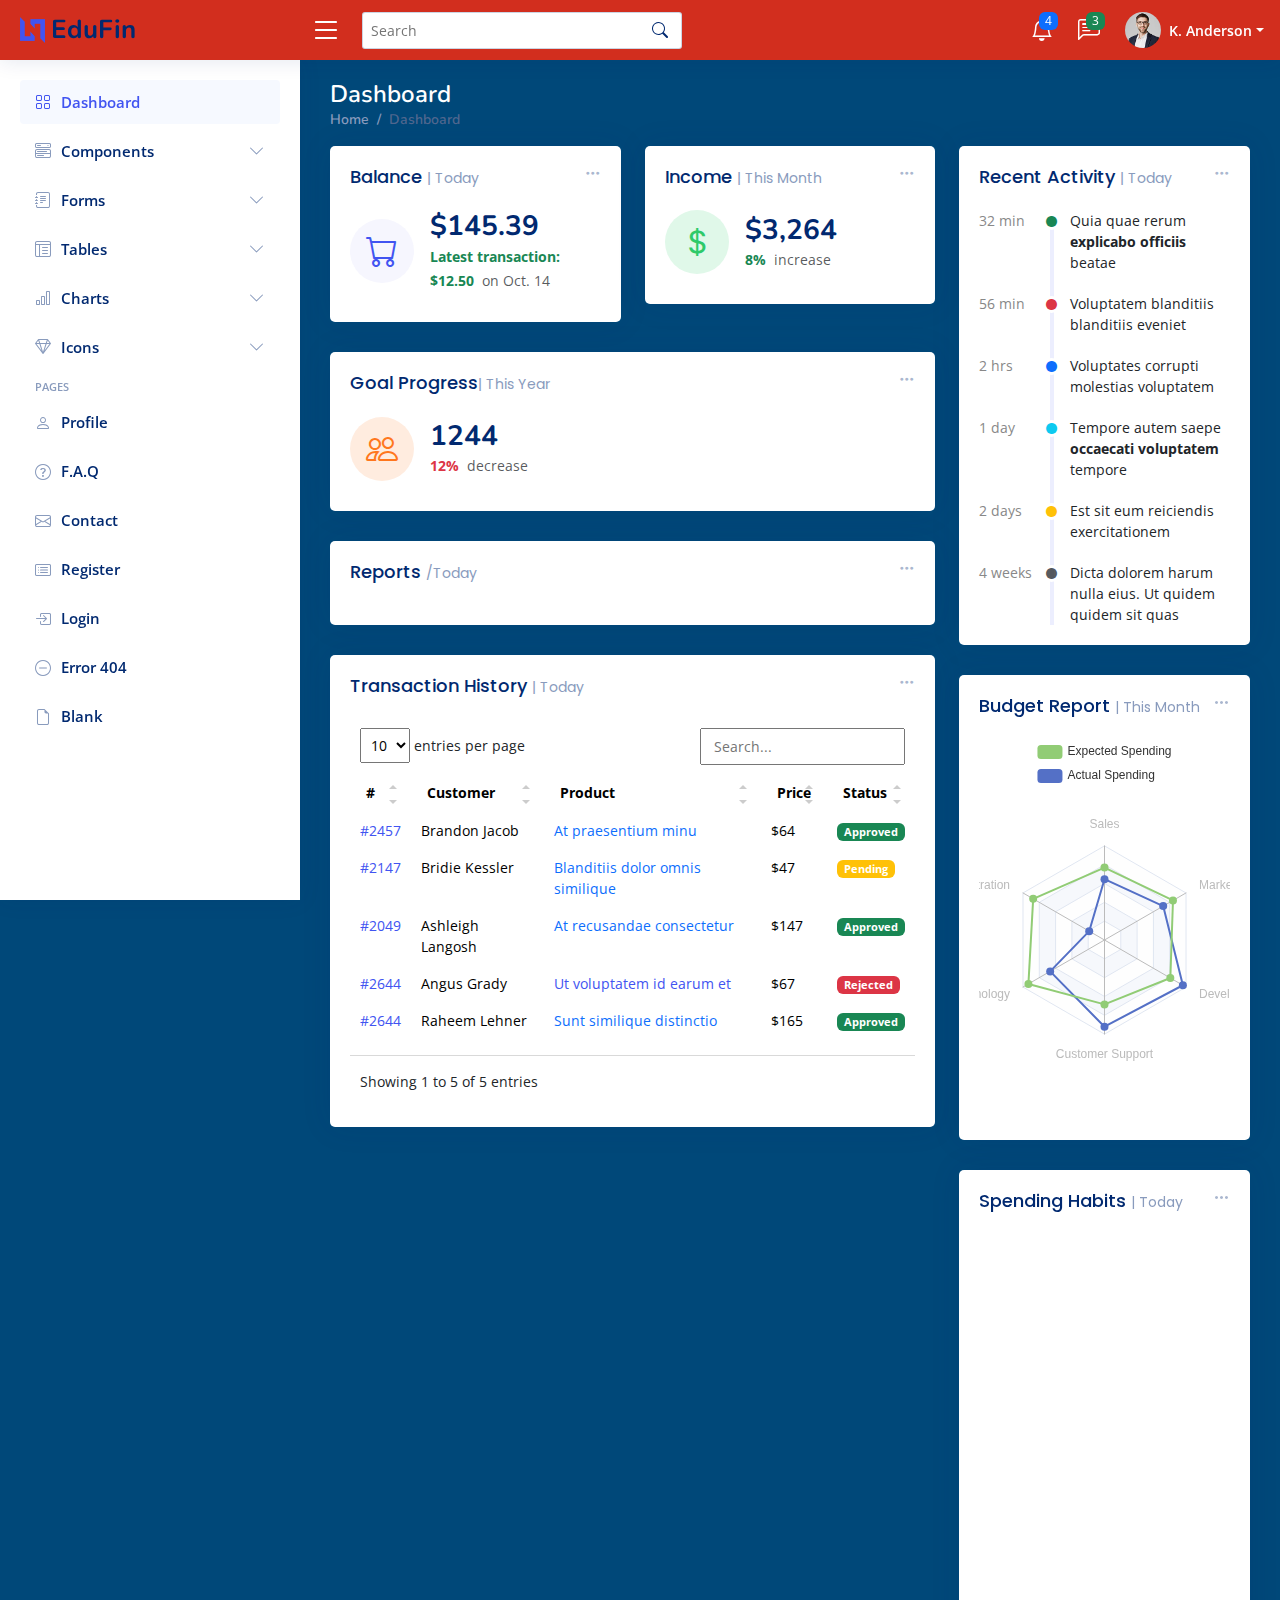
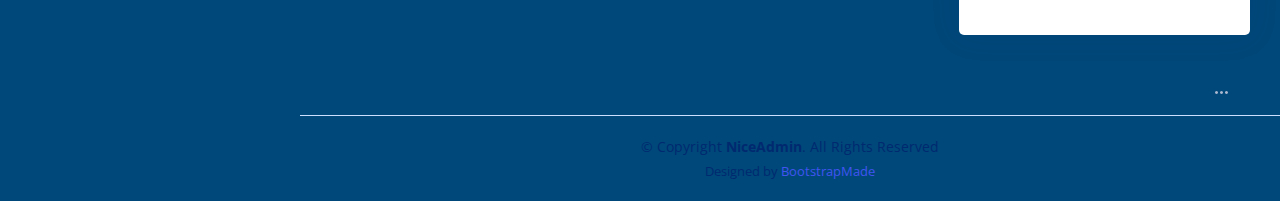
==== commit 9fea86f8: "w" ====
--- a/index.html
+++ b/index.html
@@ -1,1334 +1,1135 @@
 <!DOCTYPE html>
 <html lang="en">
-  <head>
-    <meta charset="utf-8" />
-    <meta content="width=device-width, initial-scale=1.0" name="viewport" />
-
-    <title>Dashboard - NiceAdmin Bootstrap Template</title>
-    <meta content="" name="description" />
-    <meta content="" name="keywords" />
-
-    <!-- Favicons -->
-    <link href="assets/img/favicon.png" rel="icon" />
-    <link href="assets/img/apple-touch-icon.png" rel="apple-touch-icon" />
-
-    <!-- Google Fonts -->
-    <link href="https://fonts.gstatic.com" rel="preconnect" />
-    <link
-      href="https://fonts.googleapis.com/css?family=Open+Sans:300,300i,400,400i,600,600i,700,700i|Nunito:300,300i,400,400i,600,600i,700,700i|Poppins:300,300i,400,400i,500,500i,600,600i,700,700i"
-      rel="stylesheet"
-    />
-
-    <!-- Vendor CSS Files -->
-    <link
-      href="assets/vendor/bootstrap/css/bootstrap.min.css"
-      rel="stylesheet"
-    />
-    <link
-      href="assets/vendor/bootstrap-icons/bootstrap-icons.css"
-      rel="stylesheet"
-    />
-    <link href="assets/vendor/boxicons/css/boxicons.min.css" rel="stylesheet" />
-    <link href="assets/vendor/quill/quill.snow.css" rel="stylesheet" />
-    <link href="assets/vendor/quill/quill.bubble.css" rel="stylesheet" />
-    <link href="assets/vendor/remixicon/remixicon.css" rel="stylesheet" />
-    <link href="assets/vendor/simple-datatables/style.css" rel="stylesheet" />
-
-    <!-- Template Main CSS File -->
-    <link href="assets/css/style.css" rel="stylesheet" />
-
-    <!-- =======================================================
+
+<head>
+  <meta charset="utf-8">
+  <meta content="width=device-width, initial-scale=1.0" name="viewport">
+
+  <title>Dashboard - NiceAdmin Bootstrap Template</title>
+  <meta content="" name="description">
+  <meta content="" name="keywords">
+
+  <!-- Favicons -->
+  <link href="assets/img/favicon.png" rel="icon">
+  <link href="assets/img/apple-touch-icon.png" rel="apple-touch-icon">
+
+  <!-- Google Fonts -->
+  <link href="https://fonts.gstatic.com" rel="preconnect">
+  <link href="https://fonts.googleapis.com/css?family=Open+Sans:300,300i,400,400i,600,600i,700,700i|Nunito:300,300i,400,400i,600,600i,700,700i|Poppins:300,300i,400,400i,500,500i,600,600i,700,700i" rel="stylesheet">
+
+  <!-- Vendor CSS Files -->
+  <link href="assets/vendor/bootstrap/css/bootstrap.min.css" rel="stylesheet">
+  <link href="assets/vendor/bootstrap-icons/bootstrap-icons.css" rel="stylesheet">
+  <link href="assets/vendor/boxicons/css/boxicons.min.css" rel="stylesheet">
+  <link href="assets/vendor/quill/quill.snow.css" rel="stylesheet">
+  <link href="assets/vendor/quill/quill.bubble.css" rel="stylesheet">
+  <link href="assets/vendor/remixicon/remixicon.css" rel="stylesheet">
+  <link href="assets/vendor/simple-datatables/style.css" rel="stylesheet">
+
+  <!-- Template Main CSS File -->
+  <link href="assets/css/style.css" rel="stylesheet">
+
+  <!-- =======================================================
   * Template Name: NiceAdmin
   * Updated: Sep 18 2023 with Bootstrap v5.3.2
   * Template URL: https://bootstrapmade.com/nice-admin-bootstrap-admin-html-template/
   * Author: BootstrapMade.com
   * License: https://bootstrapmade.com/license/
   ======================================================== -->
-  </head>
-
-  <body>
-    <!-- ======= Header ======= -->
-    <header id="header" class="header fixed-top d-flex align-items-center">
-      <div class="d-flex align-items-center justify-content-between">
-        <a href="index.html" class="logo d-flex align-items-center">
-          <img src="assets/img/logo.png" alt="" />
-          <span class="d-none d-lg-block">EduFin</span>
-        </a>
-        <i class="bi bi-list toggle-sidebar-btn"></i>
-      </div>
-      <!-- End Logo -->
-
-      <div class="search-bar">
-        <form
-          class="search-form d-flex align-items-center"
-          method="POST"
-          action="#"
-        >
-          <input
-            type="text"
-            name="query"
-            placeholder="Search"
-            title="Enter search keyword"
-          />
-          <button type="submit" title="Search">
+</head>
+
+<body>
+
+  <!-- ======= Header ======= -->
+  <header id="header" class="header fixed-top d-flex align-items-center">
+
+    <div class="d-flex align-items-center justify-content-between">
+      <a href="index.html" class="logo d-flex align-items-center">
+        <img src="assets/img/logo.png" alt="">
+        <span class="d-none d-lg-block">EduFin</span>
+      </a>
+      <i class="bi bi-list toggle-sidebar-btn"></i>
+    </div><!-- End Logo -->
+
+    <div class="search-bar">
+      <form class="search-form d-flex align-items-center" method="POST" action="#">
+        <input type="text" name="query" placeholder="Search" title="Enter search keyword">
+        <button type="submit" title="Search"><i class="bi bi-search"></i></button>
+      </form>
+    </div><!-- End Search Bar -->
+
+    <nav class="header-nav ms-auto">
+      <ul class="d-flex align-items-center">
+
+        <li class="nav-item d-block d-lg-none">
+          <a class="nav-link nav-icon search-bar-toggle " href="#">
             <i class="bi bi-search"></i>
-          </button>
-        </form>
-      </div>
-      <!-- End Search Bar -->
-
-      <nav class="header-nav ms-auto">
-        <ul class="d-flex align-items-center">
-          <li class="nav-item d-block d-lg-none">
-            <a class="nav-link nav-icon search-bar-toggle" href="#">
-              <i class="bi bi-search"></i>
-            </a>
-          </li>
-          <!-- End Search Icon-->
-
-          <li class="nav-item dropdown">
-            <a class="nav-link nav-icon" href="#" data-bs-toggle="dropdown">
-              <i class="bi bi-bell"></i>
-              <span class="badge bg-primary badge-number">4</span> </a
-            ><!-- End Notification Icon -->
-
-            <ul
-              class="dropdown-menu dropdown-menu-end dropdown-menu-arrow notifications"
-            >
-              <li class="dropdown-header">
-                You have 4 new notifications
-                <a href="#"
-                  ><span class="badge rounded-pill bg-primary p-2 ms-2"
-                    >View all</span
-                  ></a
-                >
-              </li>
-              <li>
-                <hr class="dropdown-divider" />
-              </li>
-
-              <li class="notification-item">
-                <i class="bi bi-exclamation-circle text-warning"></i>
+          </a>
+        </li><!-- End Search Icon-->
+
+        <li class="nav-item dropdown">
+
+          <a class="nav-link nav-icon" href="#" data-bs-toggle="dropdown">
+            <i class="bi bi-bell"></i>
+            <span class="badge bg-primary badge-number">4</span>
+          </a><!-- End Notification Icon -->
+
+          <ul class="dropdown-menu dropdown-menu-end dropdown-menu-arrow notifications">
+            <li class="dropdown-header">
+              You have 4 new notifications
+              <a href="#"><span class="badge rounded-pill bg-primary p-2 ms-2">View all</span></a>
+            </li>
+            <li>
+              <hr class="dropdown-divider">
+            </li>
+
+            <li class="notification-item">
+              <i class="bi bi-exclamation-circle text-warning"></i>
+              <div>
+                <h4>Lorem Ipsum</h4>
+                <p>Quae dolorem earum veritatis oditseno</p>
+                <p>30 min. ago</p>
+              </div>
+            </li>
+
+            <li>
+              <hr class="dropdown-divider">
+            </li>
+
+            <li class="notification-item">
+              <i class="bi bi-x-circle text-danger"></i>
+              <div>
+                <h4>Atque rerum nesciunt</h4>
+                <p>Quae dolorem earum veritatis oditseno</p>
+                <p>1 hr. ago</p>
+              </div>
+            </li>
+
+            <li>
+              <hr class="dropdown-divider">
+            </li>
+
+            <li class="notification-item">
+              <i class="bi bi-check-circle text-success"></i>
+              <div>
+                <h4>Sit rerum fuga</h4>
+                <p>Quae dolorem earum veritatis oditseno</p>
+                <p>2 hrs. ago</p>
+              </div>
+            </li>
+
+            <li>
+              <hr class="dropdown-divider">
+            </li>
+
+            <li class="notification-item">
+              <i class="bi bi-info-circle text-primary"></i>
+              <div>
+                <h4>Dicta reprehenderit</h4>
+                <p>Quae dolorem earum veritatis oditseno</p>
+                <p>4 hrs. ago</p>
+              </div>
+            </li>
+
+            <li>
+              <hr class="dropdown-divider">
+            </li>
+            <li class="dropdown-footer">
+              <a href="#">Show all notifications</a>
+            </li>
+
+          </ul><!-- End Notification Dropdown Items -->
+
+        </li><!-- End Notification Nav -->
+
+        <li class="nav-item dropdown">
+
+          <a class="nav-link nav-icon" href="#" data-bs-toggle="dropdown">
+            <i class="bi bi-chat-left-text"></i>
+            <span class="badge bg-success badge-number">3</span>
+          </a><!-- End Messages Icon -->
+
+          <ul class="dropdown-menu dropdown-menu-end dropdown-menu-arrow messages">
+            <li class="dropdown-header">
+              You have 3 new messages
+              <a href="#"><span class="badge rounded-pill bg-primary p-2 ms-2">View all</span></a>
+            </li>
+            <li>
+              <hr class="dropdown-divider">
+            </li>
+
+            <li class="message-item">
+              <a href="#">
+                <img src="assets/img/messages-1.jpg" alt="" class="rounded-circle">
                 <div>
-                  <h4>Lorem Ipsum</h4>
-                  <p>Quae dolorem earum veritatis oditseno</p>
-                  <p>30 min. ago</p>
-                </div>
-              </li>
-
-              <li>
-                <hr class="dropdown-divider" />
-              </li>
-
-              <li class="notification-item">
-                <i class="bi bi-x-circle text-danger"></i>
+                  <h4>Maria Hudson</h4>
+                  <p>Velit asperiores et ducimus soluta repudiandae labore officia est ut...</p>
+                  <p>4 hrs. ago</p>
+                </div>
+              </a>
+            </li>
+            <li>
+              <hr class="dropdown-divider">
+            </li>
+
+            <li class="message-item">
+              <a href="#">
+                <img src="assets/img/messages-2.jpg" alt="" class="rounded-circle">
                 <div>
-                  <h4>Atque rerum nesciunt</h4>
-                  <p>Quae dolorem earum veritatis oditseno</p>
-                  <p>1 hr. ago</p>
-                </div>
-              </li>
-
-              <li>
-                <hr class="dropdown-divider" />
-              </li>
-
-              <li class="notification-item">
-                <i class="bi bi-check-circle text-success"></i>
+                  <h4>Anna Nelson</h4>
+                  <p>Velit asperiores et ducimus soluta repudiandae labore officia est ut...</p>
+                  <p>6 hrs. ago</p>
+                </div>
+              </a>
+            </li>
+            <li>
+              <hr class="dropdown-divider">
+            </li>
+
+            <li class="message-item">
+              <a href="#">
+                <img src="assets/img/messages-3.jpg" alt="" class="rounded-circle">
                 <div>
-                  <h4>Sit rerum fuga</h4>
-                  <p>Quae dolorem earum veritatis oditseno</p>
-                  <p>2 hrs. ago</p>
-                </div>
-              </li>
-
-              <li>
-                <hr class="dropdown-divider" />
-              </li>
-
-              <li class="notification-item">
-                <i class="bi bi-info-circle text-primary"></i>
-                <div>
-                  <h4>Dicta reprehenderit</h4>
-                  <p>Quae dolorem earum veritatis oditseno</p>
-                  <p>4 hrs. ago</p>
-                </div>
-              </li>
-
-              <li>
-                <hr class="dropdown-divider" />
-              </li>
-              <li class="dropdown-footer">
-                <a href="#">Show all notifications</a>
-              </li>
-            </ul>
-            <!-- End Notification Dropdown Items -->
-          </li>
-          <!-- End Notification Nav -->
-
-          <li class="nav-item dropdown">
-            <a class="nav-link nav-icon" href="#" data-bs-toggle="dropdown">
-              <i class="bi bi-chat-left-text"></i>
-              <span class="badge bg-success badge-number">3</span> </a
-            ><!-- End Messages Icon -->
-
-            <ul
-              class="dropdown-menu dropdown-menu-end dropdown-menu-arrow messages"
-            >
-              <li class="dropdown-header">
-                You have 3 new messages
-                <a href="#"
-                  ><span class="badge rounded-pill bg-primary p-2 ms-2"
-                    >View all</span
-                  ></a
-                >
-              </li>
-              <li>
-                <hr class="dropdown-divider" />
-              </li>
-
-              <li class="message-item">
-                <a href="#">
-                  <img
-                    src="assets/img/messages-1.jpg"
-                    alt=""
-                    class="rounded-circle"
-                  />
-                  <div>
-                    <h4>Maria Hudson</h4>
-                    <p>
-                      Velit asperiores et ducimus soluta repudiandae labore
-                      officia est ut...
-                    </p>
-                    <p>4 hrs. ago</p>
-                  </div>
-                </a>
-              </li>
-              <li>
-                <hr class="dropdown-divider" />
-              </li>
-
-              <li class="message-item">
-                <a href="#">
-                  <img
-                    src="assets/img/messages-2.jpg"
-                    alt=""
-                    class="rounded-circle"
-                  />
-                  <div>
-                    <h4>Anna Nelson</h4>
-                    <p>
-                      Velit asperiores et ducimus soluta repudiandae labore
-                      officia est ut...
-                    </p>
-                    <p>6 hrs. ago</p>
-                  </div>
-                </a>
-              </li>
-              <li>
-                <hr class="dropdown-divider" />
-              </li>
-
-              <li class="message-item">
-                <a href="#">
-                  <img
-                    src="assets/img/messages-3.jpg"
-                    alt=""
-                    class="rounded-circle"
-                  />
-                  <div>
-                    <h4>David Muldon</h4>
-                    <p>
-                      Velit asperiores et ducimus soluta repudiandae labore
-                      officia est ut...
-                    </p>
-                    <p>8 hrs. ago</p>
-                  </div>
-                </a>
-              </li>
-              <li>
-                <hr class="dropdown-divider" />
-              </li>
-
-              <li class="dropdown-footer">
-                <a href="#">Show all messages</a>
-              </li>
-            </ul>
-            <!-- End Messages Dropdown Items -->
-          </li>
-          <!-- End Messages Nav -->
-
-          <li class="nav-item dropdown pe-3">
-            <a
-              class="nav-link nav-profile d-flex align-items-center pe-0"
-              href="#"
-              data-bs-toggle="dropdown"
-            >
-              <img
-                src="assets/img/profile-img.jpg"
-                alt="Profile"
-                class="rounded-circle"
-              />
-              <span class="d-none d-md-block dropdown-toggle ps-2"
-                >K. Anderson</span
-              > </a
-            ><!-- End Profile Iamge Icon -->
-
-            <ul
-              class="dropdown-menu dropdown-menu-end dropdown-menu-arrow profile"
-            >
-              <li class="dropdown-header">
-                <h6>Kevin Anderson</h6>
-                <span>Web Designer</span>
-              </li>
-              <li>
-                <hr class="dropdown-divider" />
-              </li>
-
-              <li>
-                <a
-                  class="dropdown-item d-flex align-items-center"
-                  href="users-profile.html"
-                >
-                  <i class="bi bi-person"></i>
-                  <span>My Profile</span>
-                </a>
-              </li>
-              <li>
-                <hr class="dropdown-divider" />
-              </li>
-
-              <li>
-                <a
-                  class="dropdown-item d-flex align-items-center"
-                  href="users-profile.html"
-                >
-                  <i class="bi bi-gear"></i>
-                  <span>Account Settings</span>
-                </a>
-              </li>
-              <li>
-                <hr class="dropdown-divider" />
-              </li>
-
-              <li>
-                <a
-                  class="dropdown-item d-flex align-items-center"
-                  href="pages-faq.html"
-                >
-                  <i class="bi bi-question-circle"></i>
-                  <span>Need Help?</span>
-                </a>
-              </li>
-              <li>
-                <hr class="dropdown-divider" />
-              </li>
-
-              <li>
-                <a class="dropdown-item d-flex align-items-center" href="#">
-                  <i class="bi bi-box-arrow-right"></i>
-                  <span>Sign Out</span>
-                </a>
-              </li>
-            </ul>
-            <!-- End Profile Dropdown Items -->
-          </li>
-          <!-- End Profile Nav -->
+                  <h4>David Muldon</h4>
+                  <p>Velit asperiores et ducimus soluta repudiandae labore officia est ut...</p>
+                  <p>8 hrs. ago</p>
+                </div>
+              </a>
+            </li>
+            <li>
+              <hr class="dropdown-divider">
+            </li>
+
+            <li class="dropdown-footer">
+              <a href="#">Show all messages</a>
+            </li>
+
+          </ul><!-- End Messages Dropdown Items -->
+
+        </li><!-- End Messages Nav -->
+
+        <li class="nav-item dropdown pe-3">
+
+          <a class="nav-link nav-profile d-flex align-items-center pe-0" href="#" data-bs-toggle="dropdown">
+            <img src="assets/img/profile-img.jpg" alt="Profile" class="rounded-circle">
+            <span class="d-none d-md-block dropdown-toggle ps-2">K. Anderson</span>
+          </a><!-- End Profile Iamge Icon -->
+
+          <ul class="dropdown-menu dropdown-menu-end dropdown-menu-arrow profile">
+            <li class="dropdown-header">
+              <h6>Kevin Anderson</h6>
+              <span>Web Designer</span>
+            </li>
+            <li>
+              <hr class="dropdown-divider">
+            </li>
+
+            <li>
+              <a class="dropdown-item d-flex align-items-center" href="users-profile.html">
+                <i class="bi bi-person"></i>
+                <span>My Profile</span>
+              </a>
+            </li>
+            <li>
+              <hr class="dropdown-divider">
+            </li>
+
+            <li>
+              <a class="dropdown-item d-flex align-items-center" href="users-profile.html">
+                <i class="bi bi-gear"></i>
+                <span>Account Settings</span>
+              </a>
+            </li>
+            <li>
+              <hr class="dropdown-divider">
+            </li>
+
+            <li>
+              <a class="dropdown-item d-flex align-items-center" href="pages-faq.html">
+                <i class="bi bi-question-circle"></i>
+                <span>Need Help?</span>
+              </a>
+            </li>
+            <li>
+              <hr class="dropdown-divider">
+            </li>
+
+            <li>
+              <a class="dropdown-item d-flex align-items-center" href="#">
+                <i class="bi bi-box-arrow-right"></i>
+                <span>Sign Out</span>
+              </a>
+            </li>
+
+          </ul><!-- End Profile Dropdown Items -->
+        </li><!-- End Profile Nav -->
+
+      </ul>
+    </nav><!-- End Icons Navigation -->
+
+  </header><!-- End Header -->
+
+  <!-- ======= Sidebar ======= -->
+  <aside id="sidebar" class="sidebar">
+
+    <ul class="sidebar-nav" id="sidebar-nav">
+
+      <li class="nav-item">
+        <a class="nav-link " href="index.html">
+          <i class="bi bi-grid"></i>
+          <span>Dashboard</span>
+        </a>
+      </li><!-- End Dashboard Nav -->
+
+      <li class="nav-item">
+        <a class="nav-link collapsed" data-bs-target="#components-nav" data-bs-toggle="collapse" href="#">
+          <i class="bi bi-menu-button-wide"></i><span>Components</span><i class="bi bi-chevron-down ms-auto"></i>
+        </a>
+        <ul id="components-nav" class="nav-content collapse " data-bs-parent="#sidebar-nav">
+          <li>
+            <a href="components-alerts.html">
+              <i class="bi bi-circle"></i><span>Alerts</span>
+            </a>
+          </li>
+          <li>
+            <a href="components-accordion.html">
+              <i class="bi bi-circle"></i><span>Accordion</span>
+            </a>
+          </li>
+          <li>
+            <a href="components-badges.html">
+              <i class="bi bi-circle"></i><span>Badges</span>
+            </a>
+          </li>
+          <li>
+            <a href="components-breadcrumbs.html">
+              <i class="bi bi-circle"></i><span>Breadcrumbs</span>
+            </a>
+          </li>
+          <li>
+            <a href="components-buttons.html">
+              <i class="bi bi-circle"></i><span>Buttons</span>
+            </a>
+          </li>
+          <li>
+            <a href="components-cards.html">
+              <i class="bi bi-circle"></i><span>Cards</span>
+            </a>
+          </li>
+          <li>
+            <a href="components-carousel.html">
+              <i class="bi bi-circle"></i><span>Carousel</span>
+            </a>
+          </li>
+          <li>
+            <a href="components-list-group.html">
+              <i class="bi bi-circle"></i><span>List group</span>
+            </a>
+          </li>
+          <li>
+            <a href="components-modal.html">
+              <i class="bi bi-circle"></i><span>Modal</span>
+            </a>
+          </li>
+          <li>
+            <a href="components-tabs.html">
+              <i class="bi bi-circle"></i><span>Tabs</span>
+            </a>
+          </li>
+          <li>
+            <a href="components-pagination.html">
+              <i class="bi bi-circle"></i><span>Pagination</span>
+            </a>
+          </li>
+          <li>
+            <a href="components-progress.html">
+              <i class="bi bi-circle"></i><span>Progress</span>
+            </a>
+          </li>
+          <li>
+            <a href="components-spinners.html">
+              <i class="bi bi-circle"></i><span>Spinners</span>
+            </a>
+          </li>
+          <li>
+            <a href="components-tooltips.html">
+              <i class="bi bi-circle"></i><span>Tooltips</span>
+            </a>
+          </li>
         </ul>
+      </li><!-- End Components Nav -->
+
+      <li class="nav-item">
+        <a class="nav-link collapsed" data-bs-target="#forms-nav" data-bs-toggle="collapse" href="#">
+          <i class="bi bi-journal-text"></i><span>Forms</span><i class="bi bi-chevron-down ms-auto"></i>
+        </a>
+        <ul id="forms-nav" class="nav-content collapse " data-bs-parent="#sidebar-nav">
+          <li>
+            <a href="forms-elements.html">
+              <i class="bi bi-circle"></i><span>Form Elements</span>
+            </a>
+          </li>
+          <li>
+            <a href="forms-layouts.html">
+              <i class="bi bi-circle"></i><span>Form Layouts</span>
+            </a>
+          </li>
+          <li>
+            <a href="forms-editors.html">
+              <i class="bi bi-circle"></i><span>Form Editors</span>
+            </a>
+          </li>
+          <li>
+            <a href="forms-validation.html">
+              <i class="bi bi-circle"></i><span>Form Validation</span>
+            </a>
+          </li>
+        </ul>
+      </li><!-- End Forms Nav -->
+
+      <li class="nav-item">
+        <a class="nav-link collapsed" data-bs-target="#tables-nav" data-bs-toggle="collapse" href="#">
+          <i class="bi bi-layout-text-window-reverse"></i><span>Tables</span><i class="bi bi-chevron-down ms-auto"></i>
+        </a>
+        <ul id="tables-nav" class="nav-content collapse " data-bs-parent="#sidebar-nav">
+          <li>
+            <a href="tables-general.html">
+              <i class="bi bi-circle"></i><span>General Tables</span>
+            </a>
+          </li>
+          <li>
+            <a href="tables-data.html">
+              <i class="bi bi-circle"></i><span>Data Tables</span>
+            </a>
+          </li>
+        </ul>
+      </li><!-- End Tables Nav -->
+
+      <li class="nav-item">
+        <a class="nav-link collapsed" data-bs-target="#charts-nav" data-bs-toggle="collapse" href="#">
+          <i class="bi bi-bar-chart"></i><span>Charts</span><i class="bi bi-chevron-down ms-auto"></i>
+        </a>
+        <ul id="charts-nav" class="nav-content collapse " data-bs-parent="#sidebar-nav">
+          <li>
+            <a href="charts-chartjs.html">
+              <i class="bi bi-circle"></i><span>Chart.js</span>
+            </a>
+          </li>
+          <li>
+            <a href="charts-apexcharts.html">
+              <i class="bi bi-circle"></i><span>ApexCharts</span>
+            </a>
+          </li>
+          <li>
+            <a href="charts-echarts.html">
+              <i class="bi bi-circle"></i><span>ECharts</span>
+            </a>
+          </li>
+        </ul>
+      </li><!-- End Charts Nav -->
+
+      <li class="nav-item">
+        <a class="nav-link collapsed" data-bs-target="#icons-nav" data-bs-toggle="collapse" href="#">
+          <i class="bi bi-gem"></i><span>Icons</span><i class="bi bi-chevron-down ms-auto"></i>
+        </a>
+        <ul id="icons-nav" class="nav-content collapse " data-bs-parent="#sidebar-nav">
+          <li>
+            <a href="icons-bootstrap.html">
+              <i class="bi bi-circle"></i><span>Bootstrap Icons</span>
+            </a>
+          </li>
+          <li>
+            <a href="icons-remix.html">
+              <i class="bi bi-circle"></i><span>Remix Icons</span>
+            </a>
+          </li>
+          <li>
+            <a href="icons-boxicons.html">
+              <i class="bi bi-circle"></i><span>Boxicons</span>
+            </a>
+          </li>
+        </ul>
+      </li><!-- End Icons Nav -->
+
+      <li class="nav-heading">Pages</li>
+
+      <li class="nav-item">
+        <a class="nav-link collapsed" href="users-profile.html">
+          <i class="bi bi-person"></i>
+          <span>Profile</span>
+        </a>
+      </li><!-- End Profile Page Nav -->
+
+      <li class="nav-item">
+        <a class="nav-link collapsed" href="pages-faq.html">
+          <i class="bi bi-question-circle"></i>
+          <span>F.A.Q</span>
+        </a>
+      </li><!-- End F.A.Q Page Nav -->
+
+      <li class="nav-item">
+        <a class="nav-link collapsed" href="pages-contact.html">
+          <i class="bi bi-envelope"></i>
+          <span>Contact</span>
+        </a>
+      </li><!-- End Contact Page Nav -->
+
+      <li class="nav-item">
+        <a class="nav-link collapsed" href="pages-register.html">
+          <i class="bi bi-card-list"></i>
+          <span>Register</span>
+        </a>
+      </li><!-- End Register Page Nav -->
+
+      <li class="nav-item">
+        <a class="nav-link collapsed" href="pages-login.html">
+          <i class="bi bi-box-arrow-in-right"></i>
+          <span>Login</span>
+        </a>
+      </li><!-- End Login Page Nav -->
+
+      <li class="nav-item">
+        <a class="nav-link collapsed" href="pages-error-404.html">
+          <i class="bi bi-dash-circle"></i>
+          <span>Error 404</span>
+        </a>
+      </li><!-- End Error 404 Page Nav -->
+
+      <li class="nav-item">
+        <a class="nav-link collapsed" href="pages-blank.html">
+          <i class="bi bi-file-earmark"></i>
+          <span>Blank</span>
+        </a>
+      </li><!-- End Blank Page Nav -->
+
+    </ul>
+
+  </aside><!-- End Sidebar-->
+
+  <main id="main" class="main">
+
+    <div class="pagetitle">
+      <h1>Dashboard</h1>
+      <nav>
+        <ol class="breadcrumb">
+          <li class="breadcrumb-item"><a href="index.html">Home</a></li>
+          <li class="breadcrumb-item active">Dashboard</li>
+        </ol>
       </nav>
-      <!-- End Icons Navigation -->
-    </header>
-    <!-- End Header -->
-
-    <!-- ======= Sidebar ======= -->
-    <aside id="sidebar" class="sidebar">
-      <ul class="sidebar-nav" id="sidebar-nav">
-        <li class="nav-item">
-          <a class="nav-link" href="index.html">
-            <i class="bi bi-grid"></i>
-            <span>Dashboard</span>
-          </a>
-        </li>
-        <!-- End Dashboard Nav -->
-
-        <li class="nav-item">
-          <a
-            class="nav-link collapsed"
-            data-bs-target="#components-nav"
-            data-bs-toggle="collapse"
-            href="#"
-          >
-            <i class="bi bi-menu-button-wide"></i><span>Components</span
-            ><i class="bi bi-chevron-down ms-auto"></i>
-          </a>
-          <ul
-            id="components-nav"
-            class="nav-content collapse"
-            data-bs-parent="#sidebar-nav"
-          >
-            <li>
-              <a href="components-alerts.html">
-                <i class="bi bi-circle"></i><span>Alerts</span>
-              </a>
-            </li>
-            <li>
-              <a href="components-accordion.html">
-                <i class="bi bi-circle"></i><span>Accordion</span>
-              </a>
-            </li>
-            <li>
-              <a href="components-badges.html">
-                <i class="bi bi-circle"></i><span>Badges</span>
-              </a>
-            </li>
-            <li>
-              <a href="components-breadcrumbs.html">
-                <i class="bi bi-circle"></i><span>Breadcrumbs</span>
-              </a>
-            </li>
-            <li>
-              <a href="components-buttons.html">
-                <i class="bi bi-circle"></i><span>Buttons</span>
-              </a>
-            </li>
-            <li>
-              <a href="components-cards.html">
-                <i class="bi bi-circle"></i><span>Cards</span>
-              </a>
-            </li>
-            <li>
-              <a href="components-carousel.html">
-                <i class="bi bi-circle"></i><span>Carousel</span>
-              </a>
-            </li>
-            <li>
-              <a href="components-list-group.html">
-                <i class="bi bi-circle"></i><span>List group</span>
-              </a>
-            </li>
-            <li>
-              <a href="components-modal.html">
-                <i class="bi bi-circle"></i><span>Modal</span>
-              </a>
-            </li>
-            <li>
-              <a href="components-tabs.html">
-                <i class="bi bi-circle"></i><span>Tabs</span>
-              </a>
-            </li>
-            <li>
-              <a href="components-pagination.html">
-                <i class="bi bi-circle"></i><span>Pagination</span>
-              </a>
-            </li>
-            <li>
-              <a href="components-progress.html">
-                <i class="bi bi-circle"></i><span>Progress</span>
-              </a>
-            </li>
-            <li>
-              <a href="components-spinners.html">
-                <i class="bi bi-circle"></i><span>Spinners</span>
-              </a>
-            </li>
-            <li>
-              <a href="components-tooltips.html">
-                <i class="bi bi-circle"></i><span>Tooltips</span>
-              </a>
-            </li>
-          </ul>
-        </li>
-        <!-- End Components Nav -->
-
-        <li class="nav-item">
-          <a
-            class="nav-link collapsed"
-            data-bs-target="#forms-nav"
-            data-bs-toggle="collapse"
-            href="#"
-          >
-            <i class="bi bi-journal-text"></i><span>Forms</span
-            ><i class="bi bi-chevron-down ms-auto"></i>
-          </a>
-          <ul
-            id="forms-nav"
-            class="nav-content collapse"
-            data-bs-parent="#sidebar-nav"
-          >
-            <li>
-              <a href="forms-elements.html">
-                <i class="bi bi-circle"></i><span>Form Elements</span>
-              </a>
-            </li>
-            <li>
-              <a href="forms-layouts.html">
-                <i class="bi bi-circle"></i><span>Form Layouts</span>
-              </a>
-            </li>
-            <li>
-              <a href="forms-editors.html">
-                <i class="bi bi-circle"></i><span>Form Editors</span>
-              </a>
-            </li>
-            <li>
-              <a href="forms-validation.html">
-                <i class="bi bi-circle"></i><span>Form Validation</span>
-              </a>
-            </li>
-          </ul>
-        </li>
-        <!-- End Forms Nav -->
-
-        <li class="nav-item">
-          <a
-            class="nav-link collapsed"
-            data-bs-target="#tables-nav"
-            data-bs-toggle="collapse"
-            href="#"
-          >
-            <i class="bi bi-layout-text-window-reverse"></i><span>Tables</span
-            ><i class="bi bi-chevron-down ms-auto"></i>
-          </a>
-          <ul
-            id="tables-nav"
-            class="nav-content collapse"
-            data-bs-parent="#sidebar-nav"
-          >
-            <li>
-              <a href="tables-general.html">
-                <i class="bi bi-circle"></i><span>General Tables</span>
-              </a>
-            </li>
-            <li>
-              <a href="tables-data.html">
-                <i class="bi bi-circle"></i><span>Data Tables</span>
-              </a>
-            </li>
-          </ul>
-        </li>
-        <!-- End Tables Nav -->
-
-        <li class="nav-item">
-          <a
-            class="nav-link collapsed"
-            data-bs-target="#charts-nav"
-            data-bs-toggle="collapse"
-            href="#"
-          >
-            <i class="bi bi-bar-chart"></i><span>Charts</span
-            ><i class="bi bi-chevron-down ms-auto"></i>
-          </a>
-          <ul
-            id="charts-nav"
-            class="nav-content collapse"
-            data-bs-parent="#sidebar-nav"
-          >
-            <li>
-              <a href="charts-chartjs.html">
-                <i class="bi bi-circle"></i><span>Chart.js</span>
-              </a>
-            </li>
-            <li>
-              <a href="charts-apexcharts.html">
-                <i class="bi bi-circle"></i><span>ApexCharts</span>
-              </a>
-            </li>
-            <li>
-              <a href="charts-echarts.html">
-                <i class="bi bi-circle"></i><span>ECharts</span>
-              </a>
-            </li>
-          </ul>
-        </li>
-        <!-- End Charts Nav -->
-
-        <li class="nav-item">
-          <a
-            class="nav-link collapsed"
-            data-bs-target="#icons-nav"
-            data-bs-toggle="collapse"
-            href="#"
-          >
-            <i class="bi bi-gem"></i><span>Icons</span
-            ><i class="bi bi-chevron-down ms-auto"></i>
-          </a>
-          <ul
-            id="icons-nav"
-            class="nav-content collapse"
-            data-bs-parent="#sidebar-nav"
-          >
-            <li>
-              <a href="icons-bootstrap.html">
-                <i class="bi bi-circle"></i><span>Bootstrap Icons</span>
-              </a>
-            </li>
-            <li>
-              <a href="icons-remix.html">
-                <i class="bi bi-circle"></i><span>Remix Icons</span>
-              </a>
-            </li>
-            <li>
-              <a href="icons-boxicons.html">
-                <i class="bi bi-circle"></i><span>Boxicons</span>
-              </a>
-            </li>
-          </ul>
-        </li>
-        <!-- End Icons Nav -->
-
-        <li class="nav-heading">Pages</li>
-
-        <li class="nav-item">
-          <a class="nav-link collapsed" href="users-profile.html">
-            <i class="bi bi-person"></i>
-            <span>Profile</span>
-          </a>
-        </li>
-        <!-- End Profile Page Nav -->
-
-        <li class="nav-item">
-          <a class="nav-link collapsed" href="pages-faq.html">
-            <i class="bi bi-question-circle"></i>
-            <span>F.A.Q</span>
-          </a>
-        </li>
-        <!-- End F.A.Q Page Nav -->
-
-        <li class="nav-item">
-          <a class="nav-link collapsed" href="pages-contact.html">
-            <i class="bi bi-envelope"></i>
-            <span>Contact</span>
-          </a>
-        </li>
-        <!-- End Contact Page Nav -->
-
-        <li class="nav-item">
-          <a class="nav-link collapsed" href="pages-register.html">
-            <i class="bi bi-card-list"></i>
-            <span>Register</span>
-          </a>
-        </li>
-        <!-- End Register Page Nav -->
-
-        <li class="nav-item">
-          <a class="nav-link collapsed" href="pages-login.html">
-            <i class="bi bi-box-arrow-in-right"></i>
-            <span>Login</span>
-          </a>
-        </li>
-        <!-- End Login Page Nav -->
-
-        <li class="nav-item">
-          <a class="nav-link collapsed" href="pages-error-404.html">
-            <i class="bi bi-dash-circle"></i>
-            <span>Error 404</span>
-          </a>
-        </li>
-        <!-- End Error 404 Page Nav -->
-
-        <li class="nav-item">
-          <a class="nav-link collapsed" href="pages-blank.html">
-            <i class="bi bi-file-earmark"></i>
-            <span>Blank</span>
-          </a>
-        </li>
-        <!-- End Blank Page Nav -->
-      </ul>
-    </aside>
-    <!-- End Sidebar-->
-
-    <main id="main" class="main">
-      <div class="pagetitle">
-        <h1>Dashboard</h1>
-        <nav>
-          <ol class="breadcrumb">
-            <li class="breadcrumb-item"><a href="index.html">Home</a></li>
-            <li class="breadcrumb-item active">Dashboard</li>
-          </ol>
-        </nav>
-      </div>
-      <!-- End Page Title -->
-
-      <section class="section dashboard">
-        <div class="row">
-          <!-- Left side columns -->
-          <div class="col-lg-8">
-            <div class="row">
-              <!-- Sales Card -->
-              <div class="col-xxl-4 col-md-6">
-                <div class="card info-card sales-card">
-                  <div class="filter">
-                    <a class="icon" href="#" data-bs-toggle="dropdown"
-                      ><i class="bi bi-three-dots"></i
-                    ></a>
-                    <ul
-                      class="dropdown-menu dropdown-menu-end dropdown-menu-arrow"
-                    >
-                      <li class="dropdown-header text-start">
-                        <h6>Filter</h6>
-                      </li>
-
-                      <li><a class="dropdown-item" href="#">Today</a></li>
-                      <li><a class="dropdown-item" href="#">This Month</a></li>
-                      <li><a class="dropdown-item" href="#">This Year</a></li>
-                    </ul>
-                  </div>
-
-                  <div class="card-body">
-                    <h5 class="card-title">Balance <span>| Today</span></h5>
-
-                    <div class="d-flex align-items-center">
-                      <div
-                        class="card-icon rounded-circle d-flex align-items-center justify-content-center"
-                      >
-                        <i class="bi bi-cart"></i>
-                      </div>
-                      <div class="ps-3">
-                        <h6>$145.39</h6>
-                        <span class="text-success small pt-1 fw-bold"
-                          >Latest transaction: $12.50</span
-                        >
-                        <span class="text-muted small pt-2 ps-1"
-                          >on Oct. 14</span
-                        >
-                      </div>
+    </div><!-- End Page Title -->
+
+    <section class="section dashboard">
+      <div class="row">
+
+        <!-- Left side columns -->
+        <div class="col-lg-8">
+          <div class="row">
+
+            <!-- Sales Card -->
+            <div class="col-xxl-4 col-md-6">
+              <div class="card info-card sales-card">
+
+                <div class="filter">
+                  <a class="icon" href="#" data-bs-toggle="dropdown"><i class="bi bi-three-dots"></i></a>
+                  <ul class="dropdown-menu dropdown-menu-end dropdown-menu-arrow">
+                    <li class="dropdown-header text-start">
+                      <h6>Filter</h6>
+                    </li>
+
+                    <li><a class="dropdown-item" href="#">Today</a></li>
+                    <li><a class="dropdown-item" href="#">This Month</a></li>
+                    <li><a class="dropdown-item" href="#">This Year</a></li>
+                  </ul>
+                </div>
+
+                <div class="card-body">
+                  <h5 class="card-title">Balance <span>| Today</span></h5>
+
+                  <div class="d-flex align-items-center">
+                    <div class="card-icon rounded-circle d-flex align-items-center justify-content-center">
+                      <i class="bi bi-cart"></i>
+                    </div>
+                    <div class="ps-3">
+                      <h6 id="data-display">$145.39</h6>
+                      <script>
+                        document.addEventListener("DOMContentLoaded", () => {
+                          fetch('http://127.0.0.1:5000/savings', {
+                                method: 'get',
+                                headers: {
+                                    'Content-Type': 'application/json'
+                                },
+                                body: JSON.stringify()
+                            }).then(response => {
+                                  if (!response.ok) {
+                                      throw new Error('Network response was not ok');
+                                  }
+                                  return response.json();
+                              }).then(data => {
+                                  const displayElement = document.getElementById("data-display");
+                                  displayElement.textContent = data.savings; 
+                                  }).catch(error => {
+                                      console.log('Fetch error: ', error);
+                                  });
+                              });
+                              </script>
+                      <span class="text-success small pt-1 fw-bold">Latest transaction: $12.50</span> <span class="text-muted small pt-2 ps-1">on Oct. 14</span>
+
                     </div>
                   </div>
                 </div>
+
               </div>
-              <!-- End Sales Card -->
-
-              <!-- Revenue Card -->
-              <div class="col-xxl-4 col-md-6">
-                <div class="card info-card revenue-card">
-                  <div class="filter">
-                    <a class="icon" href="#" data-bs-toggle="dropdown"
-                      ><i class="bi bi-three-dots"></i
-                    ></a>
-                    <ul
-                      class="dropdown-menu dropdown-menu-end dropdown-menu-arrow"
-                    >
-                      <li class="dropdown-header text-start">
-                        <h6>Filter</h6>
-                      </li>
-
-                      <li><a class="dropdown-item" href="#">Today</a></li>
-                      <li><a class="dropdown-item" href="#">This Month</a></li>
-                      <li><a class="dropdown-item" href="#">This Year</a></li>
-                    </ul>
-                  </div>
-
-                  <div class="card-body">
-                    <h5 class="card-title">Income <span>| This Month</span></h5>
-
-                    <div class="d-flex align-items-center">
-                      <div
-                        class="card-icon rounded-circle d-flex align-items-center justify-content-center"
-                      >
-                        <i class="bi bi-currency-dollar"></i>
-                      </div>
-                      <div class="ps-3">
-                        <h6>$3,264</h6>
-                        <span class="text-success small pt-1 fw-bold">8%</span>
-                        <span class="text-muted small pt-2 ps-1">increase</span>
-                      </div>
+            </div><!-- End Sales Card -->
+
+            <!-- Revenue Card -->
+            <div class="col-xxl-4 col-md-6">
+              <div class="card info-card revenue-card">
+
+                <div class="filter">
+                  <a class="icon" href="#" data-bs-toggle="dropdown"><i class="bi bi-three-dots"></i></a>
+                  <ul class="dropdown-menu dropdown-menu-end dropdown-menu-arrow">
+                    <li class="dropdown-header text-start">
+                      <h6>Filter</h6>
+                    </li>
+
+                    <li><a class="dropdown-item" href="#">Today</a></li>
+                    <li><a class="dropdown-item" href="#">This Month</a></li>
+                    <li><a class="dropdown-item" href="#">This Year</a></li>
+                  </ul>
+                </div>
+
+                <div class="card-body">
+                  <h5 class="card-title">Income <span>| This Month</span></h5>
+
+                  <div class="d-flex align-items-center">
+                    <div class="card-icon rounded-circle d-flex align-items-center justify-content-center">
+                      <i class="bi bi-currency-dollar"></i>
+                    </div>
+                    <div class="ps-3">
+                      <h6>$3,264</h6>
+                      <span class="text-success small pt-1 fw-bold">8%</span> <span class="text-muted small pt-2 ps-1">increase</span>
+
                     </div>
                   </div>
                 </div>
+
               </div>
-              <!-- End Revenue Card -->
-
-              <!-- Customers Card -->
-              <div class="col-xxl-4 col-xl-12">
-                <div class="card info-card customers-card">
-                  <div class="filter">
-                    <a class="icon" href="#" data-bs-toggle="dropdown"
-                      ><i class="bi bi-three-dots"></i
-                    ></a>
-                    <ul
-                      class="dropdown-menu dropdown-menu-end dropdown-menu-arrow"
-                    >
-                      <li class="dropdown-header text-start">
-                        <h6>Filter</h6>
-                      </li>
-
-                      <li><a class="dropdown-item" href="#">Today</a></li>
-                      <li><a class="dropdown-item" href="#">This Month</a></li>
-                      <li><a class="dropdown-item" href="#">This Year</a></li>
-                    </ul>
-                  </div>
-
-                  <div class="card-body">
-                    <h5 class="card-title">
-                      Goal Progress<span>| This Year</span>
-                    </h5>
-
-                    <div class="d-flex align-items-center">
-                      <div
-                        class="card-icon rounded-circle d-flex align-items-center justify-content-center"
-                      >
-                        <i class="bi bi-people"></i>
-                      </div>
-                      <div class="ps-3">
-                        <h6>1244</h6>
-                        <span class="text-danger small pt-1 fw-bold">12%</span>
-                        <span class="text-muted small pt-2 ps-1">decrease</span>
-                      </div>
+            </div><!-- End Revenue Card -->
+
+            <!-- Customers Card -->
+            <div class="col-xxl-4 col-xl-12">
+
+              <div class="card info-card customers-card">
+
+                <div class="filter">
+                  <a class="icon" href="#" data-bs-toggle="dropdown"><i class="bi bi-three-dots"></i></a>
+                  <ul class="dropdown-menu dropdown-menu-end dropdown-menu-arrow">
+                    <li class="dropdown-header text-start">
+                      <h6>Filter</h6>
+                    </li>
+
+                    <li><a class="dropdown-item" href="#">Today</a></li>
+                    <li><a class="dropdown-item" href="#">This Month</a></li>
+                    <li><a class="dropdown-item" href="#">This Year</a></li>
+                  </ul>
+                </div>
+
+                <div class="card-body">
+                  <h5 class="card-title">Goal Progress<span>| This Year</span></h5>
+
+                  <div class="d-flex align-items-center">
+                    <div class="card-icon rounded-circle d-flex align-items-center justify-content-center">
+                      <i class="bi bi-people"></i>
+                    </div>
+                    <div class="ps-3">
+                      <h6>1244</h6>
+                      <span class="text-danger small pt-1 fw-bold">12%</span> <span class="text-muted small pt-2 ps-1">decrease</span>
+
                     </div>
                   </div>
+
                 </div>
               </div>
-              <!-- End Customers Card -->
-
-              <!-- Reports -->
-              <div class="col-12">
-                <div class="card">
-                  <div class="filter">
-                    <a class="icon" href="#" data-bs-toggle="dropdown"
-                      ><i class="bi bi-three-dots"></i
-                    ></a>
-                    <ul
-                      class="dropdown-menu dropdown-menu-end dropdown-menu-arrow"
-                    >
-                      <li class="dropdown-header text-start">
-                        <h6>Filter</h6>
-                      </li>
-
-                      <li><a class="dropdown-item" href="#">Today</a></li>
-                      <li><a class="dropdown-item" href="#">This Month</a></li>
-                      <li><a class="dropdown-item" href="#">This Year</a></li>
-                    </ul>
+
+            </div><!-- End Customers Card -->
+
+            <!-- Reports -->
+            <div class="col-12">
+              <div class="card">
+
+                <div class="filter">
+                  <a class="icon" href="#" data-bs-toggle="dropdown"><i class="bi bi-three-dots"></i></a>
+                  <ul class="dropdown-menu dropdown-menu-end dropdown-menu-arrow">
+                    <li class="dropdown-header text-start">
+                      <h6>Filter</h6>
+                    </li>
+
+                    <li><a class="dropdown-item" href="#">Today</a></li>
+                    <li><a class="dropdown-item" href="#">This Month</a></li>
+                    <li><a class="dropdown-item" href="#">This Year</a></li>
+                  </ul>
+                </div>
+
+                <div class="card-body">
+                  <h5 class="card-title">Reports <span>/Today</span></h5>
+
+                  <!-- Line Chart -->
+                  <div id="reportsChart"></div>
+
+                  <script>
+                    document.addEventListener("DOMContentLoaded", () => {
+                      fetch('http://127.0.0.1:5000/add', {
+                            method: 'POST',
+                            headers: {
+                                'Content-Type': 'application/json'
+                            },
+                            body: JSON.stringify({ 'a': 1, 'b': 2 })
+                        }).then(response => {
+                              if (!response.ok) {
+                                  throw new Error('Network response was not ok');
+                              }
+                              return response.json();
+                          })
+                           .then(data => {
+                      new ApexCharts(document.querySelector("#reportsChart"), {
+                        series: [{
+                          name: 'Balance',
+                          data: [31, 40, 28, 51, 42, 82, data.result],
+                        }, {
+                          name: 'Income',
+                          data: [11, 32, 45, 32, 34, 52, 41]
+                        }, {
+                          name: 'Goal',
+                          data: [15, 11, 32, 18, 9, 24, 11]
+                        }],
+                        chart: {
+                          height: 350,
+                          type: 'area',
+                          toolbar: {
+                            show: false
+                          },
+                        },
+                        markers: {
+                          size: 4
+                        },
+                        colors: ['#4154f1', '#2eca6a', '#ff771d'],
+                        fill: {
+                          type: "gradient",
+                          gradient: {
+                            shadeIntensity: 1,
+                            opacityFrom: 0.3,
+                            opacityTo: 0.4,
+                            stops: [0, 90, 100]
+                          }
+                        },
+                        dataLabels: {
+                          enabled: false
+                        },
+                        stroke: {
+                          curve: 'smooth',
+                          width: 2
+                        },
+                        xaxis: {
+                          type: 'datetime',
+                          categories: ["2018-09-19T00:00:00.000Z", "2018-09-19T01:30:00.000Z", "2018-09-19T02:30:00.000Z", "2018-09-19T03:30:00.000Z", "2018-09-19T04:30:00.000Z", "2018-09-19T05:30:00.000Z", "2018-09-19T06:30:00.000Z"]
+                        },
+                        tooltip: {
+                          x: {
+                            format: 'dd/MM/yy HH:mm'
+                          },
+                        }
+                      }).render();
+                    });
+                  });
+                  </script>
+                  <!-- End Line Chart -->
+
+                </div>
+
+              </div>
+            </div><!-- End Reports -->
+
+            <!-- Recent Sales -->
+            <div class="col-12">
+              <div class="card recent-sales overflow-auto">
+
+                <div class="filter">
+                  <a class="icon" href="#" data-bs-toggle="dropdown"><i class="bi bi-three-dots"></i></a>
+                  <ul class="dropdown-menu dropdown-menu-end dropdown-menu-arrow">
+                    <li class="dropdown-header text-start">
+                      <h6>Filter</h6>
+                    </li>
+
+                    <li><a class="dropdown-item" href="#">Today</a></li>
+                    <li><a class="dropdown-item" href="#">This Month</a></li>
+                    <li><a class="dropdown-item" href="#">This Year</a></li>
+                  </ul>
+                </div>
+
+                <div class="card-body">
+                  <h5 class="card-title">Transaction History <span>| Today</span></h5>
+
+                  <table class="table table-borderless datatable">
+                    <thead>
+                      <tr>
+                        <th scope="col">#</th>
+                        <th scope="col">Customer</th>
+                        <th scope="col">Product</th>
+                        <th scope="col">Price</th>
+                        <th scope="col">Status</th>
+                      </tr>
+                    </thead>
+                    <tbody>
+                      <tr>
+                        <th scope="row"><a href="#">#2457</a></th>
+                        <td>Brandon Jacob</td>
+                        <td><a href="#" class="text-primary">At praesentium minu</a></td>
+                        <td>$64</td>
+                        <td><span class="badge bg-success">Approved</span></td>
+                      </tr>
+                      <tr>
+                        <th scope="row"><a href="#">#2147</a></th>
+                        <td>Bridie Kessler</td>
+                        <td><a href="#" class="text-primary">Blanditiis dolor omnis similique</a></td>
+                        <td>$47</td>
+                        <td><span class="badge bg-warning">Pending</span></td>
+                      </tr>
+                      <tr>
+                        <th scope="row"><a href="#">#2049</a></th>
+                        <td>Ashleigh Langosh</td>
+                        <td><a href="#" class="text-primary">At recusandae consectetur</a></td>
+                        <td>$147</td>
+                        <td><span class="badge bg-success">Approved</span></td>
+                      </tr>
+                      <tr>
+                        <th scope="row"><a href="#">#2644</a></th>
+                        <td>Angus Grady</td>
+                        <td><a href="#" class="text-primar">Ut voluptatem id earum et</a></td>
+                        <td>$67</td>
+                        <td><span class="badge bg-danger">Rejected</span></td>
+                      </tr>
+                      <tr>
+                        <th scope="row"><a href="#">#2644</a></th>
+                        <td>Raheem Lehner</td>
+                        <td><a href="#" class="text-primary">Sunt similique distinctio</a></td>
+                        <td>$165</td>
+                        <td><span class="badge bg-success">Approved</span></td>
+                      </tr>
+                    </tbody>
+                  </table>
+
+                </div>
+
+              </div>
+            </div><!-- End Recent Sales -->
+
+            <!-- Top Selling -->
+            <div class="col-12">
+              <div class="card top-selling overflow-auto">
+
+                <div class="filter">
+                  <a class="icon" href="#" data-bs-toggle="dropdown"><i class="bi bi-three-dots"></i></a>
+                  <ul class="dropdown-menu dropdown-menu-end dropdown-menu-arrow">
+                    <li class="dropdown-header text-start">
+                      <h6>Filter</h6>
+                    </li>
+
+                    <li><a class="dropdown-item" href="#">Today</a></li>
+                    <li><a class="dropdown-item" href="#">This Month</a></li>
+                    <li><a class="dropdown-item" href="#">This Year</a></li>
+                  </ul>
+                </div>
+              </div>
+            </div><!-- End Top Selling -->
+
+          </div>
+        </div><!-- End Left side columns -->
+
+        <!-- Right side columns -->
+        <div class="col-lg-4">
+
+          <!-- Recent Activity -->
+          <div class="card">
+            <div class="filter">
+              <a class="icon" href="#" data-bs-toggle="dropdown"><i class="bi bi-three-dots"></i></a>
+              <ul class="dropdown-menu dropdown-menu-end dropdown-menu-arrow">
+                <li class="dropdown-header text-start">
+                  <h6>Filter</h6>
+                </li>
+
+                <li><a class="dropdown-item" href="#">Today</a></li>
+                <li><a class="dropdown-item" href="#">This Month</a></li>
+                <li><a class="dropdown-item" href="#">This Year</a></li>
+              </ul>
+            </div>
+
+            <div class="card-body">
+              <h5 class="card-title">Recent Activity <span>| Today</span></h5>
+
+              <div class="activity">
+
+                <div class="activity-item d-flex">
+                  <div class="activite-label">32 min</div>
+                  <i class='bi bi-circle-fill activity-badge text-success align-self-start'></i>
+                  <div class="activity-content">
+                    Quia quae rerum <a href="#" class="fw-bold text-dark">explicabo officiis</a> beatae
                   </div>
-
-                  <div class="card-body">
-                    <h5 class="card-title">Reports <span>/Today</span></h5>
-
-                    <!-- Line Chart -->
-                    <div id="reportsChart"></div>
-
-                    <script>
-                      document.addEventListener("DOMContentLoaded", () => {
-                        new ApexCharts(
-                          document.querySelector("#reportsChart"),
-                          {
-                            series: [
-                              {
-                                name: "Balance",
-                                data: [31, 40, 28, 51, 42, 82, 56],
-                              },
-                              {
-                                name: "Income",
-                                data: [11, 32, 45, 32, 34, 52, 41],
-                              },
-                              {
-                                name: "Goal",
-                                data: [15, 11, 32, 18, 9, 24, 11],
-                              },
-                            ],
-                            chart: {
-                              height: 350,
-                              type: "area",
-                              toolbar: {
-                                show: false,
-                              },
-                            },
-                            markers: {
-                              size: 4,
-                            },
-                            colors: ["#4154f1", "#2eca6a", "#ff771d"],
-                            fill: {
-                              type: "gradient",
-                              gradient: {
-                                shadeIntensity: 1,
-                                opacityFrom: 0.3,
-                                opacityTo: 0.4,
-                                stops: [0, 90, 100],
-                              },
-                            },
-                            dataLabels: {
-                              enabled: false,
-                            },
-                            stroke: {
-                              curve: "smooth",
-                              width: 2,
-                            },
-                            xaxis: {
-                              type: "datetime",
-                              categories: [
-                                "2018-09-19T00:00:00.000Z",
-                                "2018-09-19T01:30:00.000Z",
-                                "2018-09-19T02:30:00.000Z",
-                                "2018-09-19T03:30:00.000Z",
-                                "2018-09-19T04:30:00.000Z",
-                                "2018-09-19T05:30:00.000Z",
-                                "2018-09-19T06:30:00.000Z",
-                              ],
-                            },
-                            tooltip: {
-                              x: {
-                                format: "dd/MM/yy HH:mm",
-                              },
-                            },
-                          }
-                        ).render();
-                      });
-                    </script>
-                    <!-- End Line Chart -->
+                </div><!-- End activity item-->
+
+                <div class="activity-item d-flex">
+                  <div class="activite-label">56 min</div>
+                  <i class='bi bi-circle-fill activity-badge text-danger align-self-start'></i>
+                  <div class="activity-content">
+                    Voluptatem blanditiis blanditiis eveniet
                   </div>
-                </div>
+                </div><!-- End activity item-->
+
+                <div class="activity-item d-flex">
+                  <div class="activite-label">2 hrs</div>
+                  <i class='bi bi-circle-fill activity-badge text-primary align-self-start'></i>
+                  <div class="activity-content">
+                    Voluptates corrupti molestias voluptatem
+                  </div>
+                </div><!-- End activity item-->
+
+                <div class="activity-item d-flex">
+                  <div class="activite-label">1 day</div>
+                  <i class='bi bi-circle-fill activity-badge text-info align-self-start'></i>
+                  <div class="activity-content">
+                    Tempore autem saepe <a href="#" class="fw-bold text-dark">occaecati voluptatem</a> tempore
+                  </div>
+                </div><!-- End activity item-->
+
+                <div class="activity-item d-flex">
+                  <div class="activite-label">2 days</div>
+                  <i class='bi bi-circle-fill activity-badge text-warning align-self-start'></i>
+                  <div class="activity-content">
+                    Est sit eum reiciendis exercitationem
+                  </div>
+                </div><!-- End activity item-->
+
+                <div class="activity-item d-flex">
+                  <div class="activite-label">4 weeks</div>
+                  <i class='bi bi-circle-fill activity-badge text-muted align-self-start'></i>
+                  <div class="activity-content">
+                    Dicta dolorem harum nulla eius. Ut quidem quidem sit quas
+                  </div>
+                </div><!-- End activity item-->
+
               </div>
-              <!-- End Reports -->
-
-              <!-- Recent Sales -->
-              <div class="col-12">
-                <div class="card recent-sales overflow-auto">
-                  <div class="filter">
-                    <a class="icon" href="#" data-bs-toggle="dropdown"
-                      ><i class="bi bi-three-dots"></i
-                    ></a>
-                    <ul
-                      class="dropdown-menu dropdown-menu-end dropdown-menu-arrow"
-                    >
-                      <li class="dropdown-header text-start">
-                        <h6>Filter</h6>
-                      </li>
-
-                      <li><a class="dropdown-item" href="#">Today</a></li>
-                      <li><a class="dropdown-item" href="#">This Month</a></li>
-                      <li><a class="dropdown-item" href="#">This Year</a></li>
-                    </ul>
-                  </div>
-
-                  <div class="card-body">
-                    <h5 class="card-title">
-                      Transaction History <span>| Today</span>
-                    </h5>
-
-                    <table class="table table-borderless datatable">
-                      <thead>
-                        <tr>
-                          <th scope="col">#</th>
-                          <th scope="col">Description</th>
-                          <th scope="col">Amount</th>
-                          <th scope="col">Status</th>
-                        </tr>
-                      </thead>
-                      <tbody>
-                        <tr>
-                          <th scope="row"><a href="#">#2457</a></th>
-                          <td>Brandon Jacob</td>
-                          <td>$64</td>
-                          <td>
-                            <span class="badge bg-success">Approved</span>
-                          </td>
-                        </tr>
-                        <tr>
-                          <th scope="row"><a href="#">#2147</a></th>
-                          <td>Bridie Kessler</td>
-                          <td>$47</td>
-                          <td><span class="badge bg-warning">Pending</span></td>
-                        </tr>
-                        <tr>
-                          <th scope="row"><a href="#">#2049</a></th>
-                          <td>Ashleigh Langosh</td>
-                          <td>$147</td>
-                          <td>
-                            <span class="badge bg-success">Approved</span>
-                          </td>
-                        </tr>
-                        <tr>
-                          <th scope="row"><a href="#">#2644</a></th>
-                          <td>Angus Grady</td>
-                          <td>$67</td>
-                          <td><span class="badge bg-danger">Rejected</span></td>
-                        </tr>
-                        <tr>
-                          <th scope="row"><a href="#">#2644</a></th>
-                          <td>Raheem Lehner</td>
-                          <td>$165</td>
-                          <td>
-                            <span class="badge bg-success">Approved</span>
-                          </td>
-                        </tr>
-                      </tbody>
-                    </table>
-                  </div>
-                </div>
-              </div>
-              <!-- End Recent Sales -->
-
-              <!-- Top Selling -->
-              <div class="col-12">
-                <div class="card top-selling overflow-auto">
-                  <div class="filter">
-                    <a class="icon" href="#" data-bs-toggle="dropdown"
-                      ><i class="bi bi-three-dots"></i
-                    ></a>
-                    <ul
-                      class="dropdown-menu dropdown-menu-end dropdown-menu-arrow"
-                    >
-                      <li class="dropdown-header text-start">
-                        <h6>Filter</h6>
-                      </li>
-
-                      <li><a class="dropdown-item" href="#">Today</a></li>
-                      <li><a class="dropdown-item" href="#">This Month</a></li>
-                      <li><a class="dropdown-item" href="#">This Year</a></li>
-                    </ul>
-                  </div>
-                </div>
-              </div>
-              <!-- End Top Selling -->
+
             </div>
-          </div>
-          <!-- End Left side columns -->
-
-          <!-- Right side columns -->
-          <div class="col-lg-4">
-            <!-- Recent Activity -->
-            <div class="card">
-              <div class="filter">
-                <a class="icon" href="#" data-bs-toggle="dropdown"
-                  ><i class="bi bi-three-dots"></i
-                ></a>
-                <ul class="dropdown-menu dropdown-menu-end dropdown-menu-arrow">
-                  <li class="dropdown-header text-start">
-                    <h6>Filter</h6>
-                  </li>
-
-                  <li><a class="dropdown-item" href="#">Today</a></li>
-                  <li><a class="dropdown-item" href="#">This Month</a></li>
-                  <li><a class="dropdown-item" href="#">This Year</a></li>
-                </ul>
-              </div>
-
-              <div class="card-body">
-                <h5 class="card-title">Friend Activity <span>| Today</span></h5>
-
-                <div class="activity">
-                  <div class="activity-item d-flex">
-                    <div class="activite-label">32 min</div>
-                    <i
-                      class="bi bi-circle-fill activity-badge text-success align-self-start"
-                    ></i>
-                    <div class="activity-content">
-                      Quia quae rerum
-                      <a href="#" class="fw-bold text-dark"
-                        >explicabo officiis</a
-                      >
-                      beatae
-                    </div>
-                  </div>
-                  <!-- End activity item-->
-
-                  <div class="activity-item d-flex">
-                    <div class="activite-label">56 min</div>
-                    <i
-                      class="bi bi-circle-fill activity-badge text-danger align-self-start"
-                    ></i>
-                    <div class="activity-content">
-                      Voluptatem blanditiis blanditiis eveniet
-                    </div>
-                  </div>
-                  <!-- End activity item-->
-
-                  <div class="activity-item d-flex">
-                    <div class="activite-label">2 hrs</div>
-                    <i
-                      class="bi bi-circle-fill activity-badge text-primary align-self-start"
-                    ></i>
-                    <div class="activity-content">
-                      Voluptates corrupti molestias voluptatem
-                    </div>
-                  </div>
-                  <!-- End activity item-->
-
-                  <div class="activity-item d-flex">
-                    <div class="activite-label">1 day</div>
-                    <i
-                      class="bi bi-circle-fill activity-badge text-info align-self-start"
-                    ></i>
-                    <div class="activity-content">
-                      Tempore autem saepe
-                      <a href="#" class="fw-bold text-dark"
-                        >occaecati voluptatem</a
-                      >
-                      tempore
-                    </div>
-                  </div>
-                  <!-- End activity item-->
-
-                  <div class="activity-item d-flex">
-                    <div class="activite-label">2 days</div>
-                    <i
-                      class="bi bi-circle-fill activity-badge text-warning align-self-start"
-                    ></i>
-                    <div class="activity-content">
-                      Est sit eum reiciendis exercitationem
-                    </div>
-                  </div>
-                  <!-- End activity item-->
-
-                  <div class="activity-item d-flex">
-                    <div class="activite-label">4 weeks</div>
-                    <i
-                      class="bi bi-circle-fill activity-badge text-muted align-self-start"
-                    ></i>
-                    <div class="activity-content">
-                      Dicta dolorem harum nulla eius. Ut quidem quidem sit quas
-                    </div>
-                  </div>
-                  <!-- End activity item-->
-                </div>
-              </div>
+          </div><!-- End Recent Activity -->
+
+          <!-- Budget Report -->
+          <div class="card">
+            <div class="filter">
+              <a class="icon" href="#" data-bs-toggle="dropdown"><i class="bi bi-three-dots"></i></a>
+              <ul class="dropdown-menu dropdown-menu-end dropdown-menu-arrow">
+                <li class="dropdown-header text-start">
+                  <h6>Filter</h6>
+                </li>
+
+                <li><a class="dropdown-item" href="#">Today</a></li>
+                <li><a class="dropdown-item" href="#">This Month</a></li>
+                <li><a class="dropdown-item" href="#">This Year</a></li>
+              </ul>
             </div>
-            <!-- End Recent Activity -->
-
-            <!-- Budget Report -->
-            <div class="card">
-              <div class="filter">
-                <a class="icon" href="#" data-bs-toggle="dropdown"
-                  ><i class="bi bi-three-dots"></i
-                ></a>
-                <ul class="dropdown-menu dropdown-menu-end dropdown-menu-arrow">
-                  <li class="dropdown-header text-start">
-                    <h6>Filter</h6>
-                  </li>
-
-                  <li><a class="dropdown-item" href="#">Today</a></li>
-                  <li><a class="dropdown-item" href="#">This Month</a></li>
-                  <li><a class="dropdown-item" href="#">This Year</a></li>
-                </ul>
-              </div>
-
-              <div class="card-body pb-0">
-                <h5 class="card-title">
-                  Budget Report <span>| This Month</span>
-                </h5>
-
-                <div
-                  id="budgetChart"
-                  style="min-height: 400px"
-                  class="echart"
-                ></div>
-
-                <script>
-                  document.addEventListener("DOMContentLoaded", () => {
-                    var budgetChart = echarts
-                      .init(document.querySelector("#budgetChart"))
-                      .setOption({
-                        legend: {
-                          data: ["Expected Spending", "Actual Spending"],
-                        },
-                        radar: {
-                          // shape: 'circle',
-                          indicator: [
-                            {
-                              name: "Sales",
-                              max: 6500,
-                            },
-                            {
-                              name: "Administration",
-                              max: 16000,
-                            },
-                            {
-                              name: "Information Technology",
-                              max: 30000,
-                            },
-                            {
-                              name: "Customer Support",
-                              max: 38000,
-                            },
-                            {
-                              name: "Development",
-                              max: 52000,
-                            },
-                            {
-                              name: "Marketing",
-                              max: 25000,
-                            },
-                          ],
-                        },
-                        series: [
-                          {
-                            name: "Budget vs spending",
-                            type: "radar",
-                            data: [
-                              {
-                                value: [4200, 3000, 20000, 35000, 50000, 18000],
-                                name: "Actual Spending",
-                              },
-                              {
-                                value: [
-                                  5000, 14000, 28000, 26000, 42000, 21000,
-                                ],
-                                name: "Expected Spending",
-                              },
-                            ],
-                          },
-                        ],
-                      });
+
+            <div class="card-body pb-0">
+              <h5 class="card-title">Budget Report <span>| This Month</span></h5>
+
+              <div id="budgetChart" style="min-height: 400px;" class="echart"></div>
+
+              <script>
+                document.addEventListener("DOMContentLoaded", () => {
+                  var budgetChart = echarts.init(document.querySelector("#budgetChart")).setOption({
+                    legend: {
+                      data: ['Expected Spending', 'Actual Spending']
+                    },
+                    radar: {
+                      // shape: 'circle',
+                      indicator: [{
+                          name: 'Sales',
+                          max: 6500
+                        },
+                        {
+                          name: 'Administration',
+                          max: 16000
+                        },
+                        {
+                          name: 'Information Technology',
+                          max: 30000
+                        },
+                        {
+                          name: 'Customer Support',
+                          max: 38000
+                        },
+                        {
+                          name: 'Development',
+                          max: 52000
+                        },
+                        {
+                          name: 'Marketing',
+                          max: 25000
+                        }
+                      ]
+                    },
+                    series: [{
+                      name: 'Budget vs spending',
+                      type: 'radar',
+                      data: [{
+                          value: [4200, 3000, 20000, 35000, 50000, 18000],
+                          name: 'Actual Spending'
+                        },
+                        {
+                          value: [5000, 14000, 28000, 26000, 42000, 21000],
+                          name: 'Expected Spending'
+                        }
+                      ]
+                    }]
                   });
-                </script>
-              </div>
+                });
+              </script>
+
             </div>
-            <!-- End Budget Report -->
-
-            <!-- Website Traffic -->
-            <div class="card">
-              <div class="filter">
-                <a class="icon" href="#" data-bs-toggle="dropdown"
-                  ><i class="bi bi-three-dots"></i
-                ></a>
-                <ul class="dropdown-menu dropdown-menu-end dropdown-menu-arrow">
-                  <li class="dropdown-header text-start">
-                    <h6>Filter</h6>
-                  </li>
-
-                  <li><a class="dropdown-item" href="#">Today</a></li>
-                  <li><a class="dropdown-item" href="#">This Month</a></li>
-                  <li><a class="dropdown-item" href="#">This Year</a></li>
-                </ul>
-              </div>
-
-              <div class="card-body pb-0">
-                <h5 class="card-title">Spending Habits <span>| Today</span></h5>
-
-                <div
-                  id="trafficChart"
-                  style="min-height: 400px"
-                  class="echart"
-                ></div>
-
-                <script>
-                  document.addEventListener("DOMContentLoaded", () => {
-                    echarts
-                      .init(document.querySelector("#trafficChart"))
-                      .setOption({
-                        tooltip: {
-                          trigger: "item",
-                        },
-                        legend: {
-                          top: "5%",
-                          left: "center",
-                        },
-                        series: [
-                          {
-                            name: "Access From",
-                            type: "pie",
-                            radius: ["40%", "70%"],
-                            avoidLabelOverlap: false,
-                            label: {
-                              show: false,
-                              position: "center",
-                            },
-                            emphasis: {
-                              label: {
-                                show: true,
-                                fontSize: "18",
-                                fontWeight: "bold",
-                              },
-                            },
-                            labelLine: {
-                              show: false,
-                            },
-                            data: [
-                              {
-                                value: 1048,
-                                name: "Gas/Automotive",
-                              },
-                              {
-                                value: 735,
-                                name: "Grocery",
-                              },
-                              {
-                                value: 580,
-                                name: "Healthcare",
-                              },
-                              {
-                                value: 484,
-                                name: "Lodging",
-                              },
-                              {
-                                value: 300,
-                                name: "Merchandise",
-                              },
-                              {
-                                value: 300,
-                                name: "Other",
-                              },
-                              {
-                                value: 300,
-                                name: "Payment",
-                              },
-                            ],
-                          },
-                        ],
-                      });
+          </div><!-- End Budget Report -->
+
+          <!-- Website Traffic -->
+          <div class="card">
+            <div class="filter">
+              <a class="icon" href="#" data-bs-toggle="dropdown"><i class="bi bi-three-dots"></i></a>
+              <ul class="dropdown-menu dropdown-menu-end dropdown-menu-arrow">
+                <li class="dropdown-header text-start">
+                  <h6>Filter</h6>
+                </li>
+
+                <li><a class="dropdown-item" href="#">Today</a></li>
+                <li><a class="dropdown-item" href="#">This Month</a></li>
+                <li><a class="dropdown-item" href="#">This Year</a></li>
+              </ul>
+            </div>
+
+            <div class="card-body pb-0">
+              <h5 class="card-title">Spending Habits <span>| Today</span></h5>
+
+              <div id="trafficChart" style="min-height: 400px;" class="echart"></div>
+
+              <script>
+                document.addEventListener("DOMContentLoaded", () => {
+                  fetch('http://127.0.0.1:5000/transactions', {
+                                method: 'GET',
+                                headers: {
+                                    'Content-Type': 'application/json'
+                                },
+                                body: JSON.stringify()
+                            }).then(response => {
+                                  if (!response.ok) {
+                                      throw new Error('Network response was not ok');
+                                  }
+                                  return response.json();
+                              }).then(data => {
+                  echarts.init(document.querySelector("#trafficChart")).setOption({
+                    tooltip: {
+                      trigger: 'item'
+                    },
+                    legend: {
+                      top: '5%',
+                      left: 'center'
+                    },
+                    series: [{
+                      name: 'Access From',
+                      type: 'pie',
+                      radius: ['40%', '70%'],
+                      avoidLabelOverlap: false,
+                      label: {
+                        show: false,
+                        position: 'center'
+                      },
+                      emphasis: {
+                        label: {
+                          show: true,
+                          fontSize: '18',
+                          fontWeight: 'bold'
+                        }
+                      },
+                      labelLine: {
+                        show: false
+                      },
+                      data: [{
+                          value: Math.round(data.needs * 100),
+                          name: 'Needs'
+                        },
+                        {
+                          value: Math.round(data.wants * 100),
+                          name: 'Wants'
+                        },
+                        {
+                          value: Math.round(data.situational * 100),
+                          name: 'Situational'
+                        },
+                      ]
+                    }]
                   });
-                </script>
-              </div>
+                });
+                });
+              </script>
+
             </div>
-            <!-- End Website Traffic -->
-
-            <!-- News & Updates Traffic -->
-            <div class="card">
-              <div class="filter">
-                <a class="icon" href="#" data-bs-toggle="dropdown"
-                  ><i class="bi bi-three-dots"></i
-                ></a>
-                <ul class="dropdown-menu dropdown-menu-end dropdown-menu-arrow">
-                  <li class="dropdown-header text-start">
-                    <h6>Filter</h6>
-                  </li>
-
-                  <li><a class="dropdown-item" href="#">Today</a></li>
-                  <li><a class="dropdown-item" href="#">This Month</a></li>
-                  <li><a class="dropdown-item" href="#">This Year</a></li>
-                </ul>
-              </div>
+          </div><!-- End Website Traffic -->
+
+          <!-- News & Updates Traffic -->
+          <div class="card">
+            <div class="filter">
+              <a class="icon" href="#" data-bs-toggle="dropdown"><i class="bi bi-three-dots"></i></a>
+              <ul class="dropdown-menu dropdown-menu-end dropdown-menu-arrow">
+                <li class="dropdown-header text-start">
+                  <h6>Filter</h6>
+                </li>
+
+                <li><a class="dropdown-item" href="#">Today</a></li>
+                <li><a class="dropdown-item" href="#">This Month</a></li>
+                <li><a class="dropdown-item" href="#">This Year</a></li>
+              </ul>
             </div>
-            <!-- End News & Updates -->
-          </div>
-          <!-- End Right side columns -->
-        </div>
-      </section>
-    </main>
-    <!-- End #main -->
-
-    <!-- ======= Footer ======= -->
-    <footer id="footer" class="footer">
-      <div class="copyright">
-        &copy; Copyright <strong><span>NiceAdmin</span></strong
-        >. All Rights Reserved
+          </div><!-- End News & Updates -->
+
+        </div><!-- End Right side columns -->
+
       </div>
-      <div class="credits">
-        <!-- All the links in the footer should remain intact. -->
-        <!-- You can delete the links only if you purchased the pro version. -->
-        <!-- Licensing information: https://bootstrapmade.com/license/ -->
-        <!-- Purchase the pro version with working PHP/AJAX contact form: https://bootstrapmade.com/nice-admin-bootstrap-admin-html-template/ -->
-        Designed by <a href="https://bootstrapmade.com/">BootstrapMade</a>
-      </div>
-    </footer>
-    <!-- End Footer -->
-
-    <a
-      href="#"
-      class="back-to-top d-flex align-items-center justify-content-center"
-      ><i class="bi bi-arrow-up-short"></i
-    ></a>
-
-    <!-- Vendor JS Files -->
-    <script src="assets/vendor/apexcharts/apexcharts.min.js"></script>
-    <script src="assets/vendor/bootstrap/js/bootstrap.bundle.min.js"></script>
-    <script src="assets/vendor/chart.js/chart.umd.js"></script>
-    <script src="assets/vendor/echarts/echarts.min.js"></script>
-    <script src="assets/vendor/quill/quill.min.js"></script>
-    <script src="assets/vendor/simple-datatables/simple-datatables.js"></script>
-    <script src="assets/vendor/tinymce/tinymce.min.js"></script>
-    <script src="assets/vendor/php-email-form/validate.js"></script>
-
-    <!-- Template Main JS File -->
-    <script src="assets/js/main.js"></script>
-  </body>
-</html>
+    </section>
+
+  </main><!-- End #main -->
+
+  <!-- ======= Footer ======= -->
+  <footer id="footer" class="footer">
+    <div class="copyright">
+      &copy; Copyright <strong><span>NiceAdmin</span></strong>. All Rights Reserved
+    </div>
+    <div class="credits">
+      <!-- All the links in the footer should remain intact. -->
+      <!-- You can delete the links only if you purchased the pro version. -->
+      <!-- Licensing information: https://bootstrapmade.com/license/ -->
+      <!-- Purchase the pro version with working PHP/AJAX contact form: https://bootstrapmade.com/nice-admin-bootstrap-admin-html-template/ -->
+      Designed by <a href="https://bootstrapmade.com/">BootstrapMade</a>
+    </div>
+  </footer><!-- End Footer -->
+
+  <a href="#" class="back-to-top d-flex align-items-center justify-content-center"><i class="bi bi-arrow-up-short"></i></a>
+
+  <!-- Vendor JS Files -->
+  <script src="assets/vendor/apexcharts/apexcharts.min.js"></script>
+  <script src="assets/vendor/bootstrap/js/bootstrap.bundle.min.js"></script>
+  <script src="assets/vendor/chart.js/chart.umd.js"></script>
+  <script src="assets/vendor/echarts/echarts.min.js"></script>
+  <script src="assets/vendor/quill/quill.min.js"></script>
+  <script src="assets/vendor/simple-datatables/simple-datatables.js"></script>
+  <script src="assets/vendor/tinymce/tinymce.min.js"></script>
+  <script src="assets/vendor/php-email-form/validate.js"></script>
+
+  <!-- Template Main JS File -->
+  <script src="assets/js/main.js"></script>
+
+</body>
+
+</html>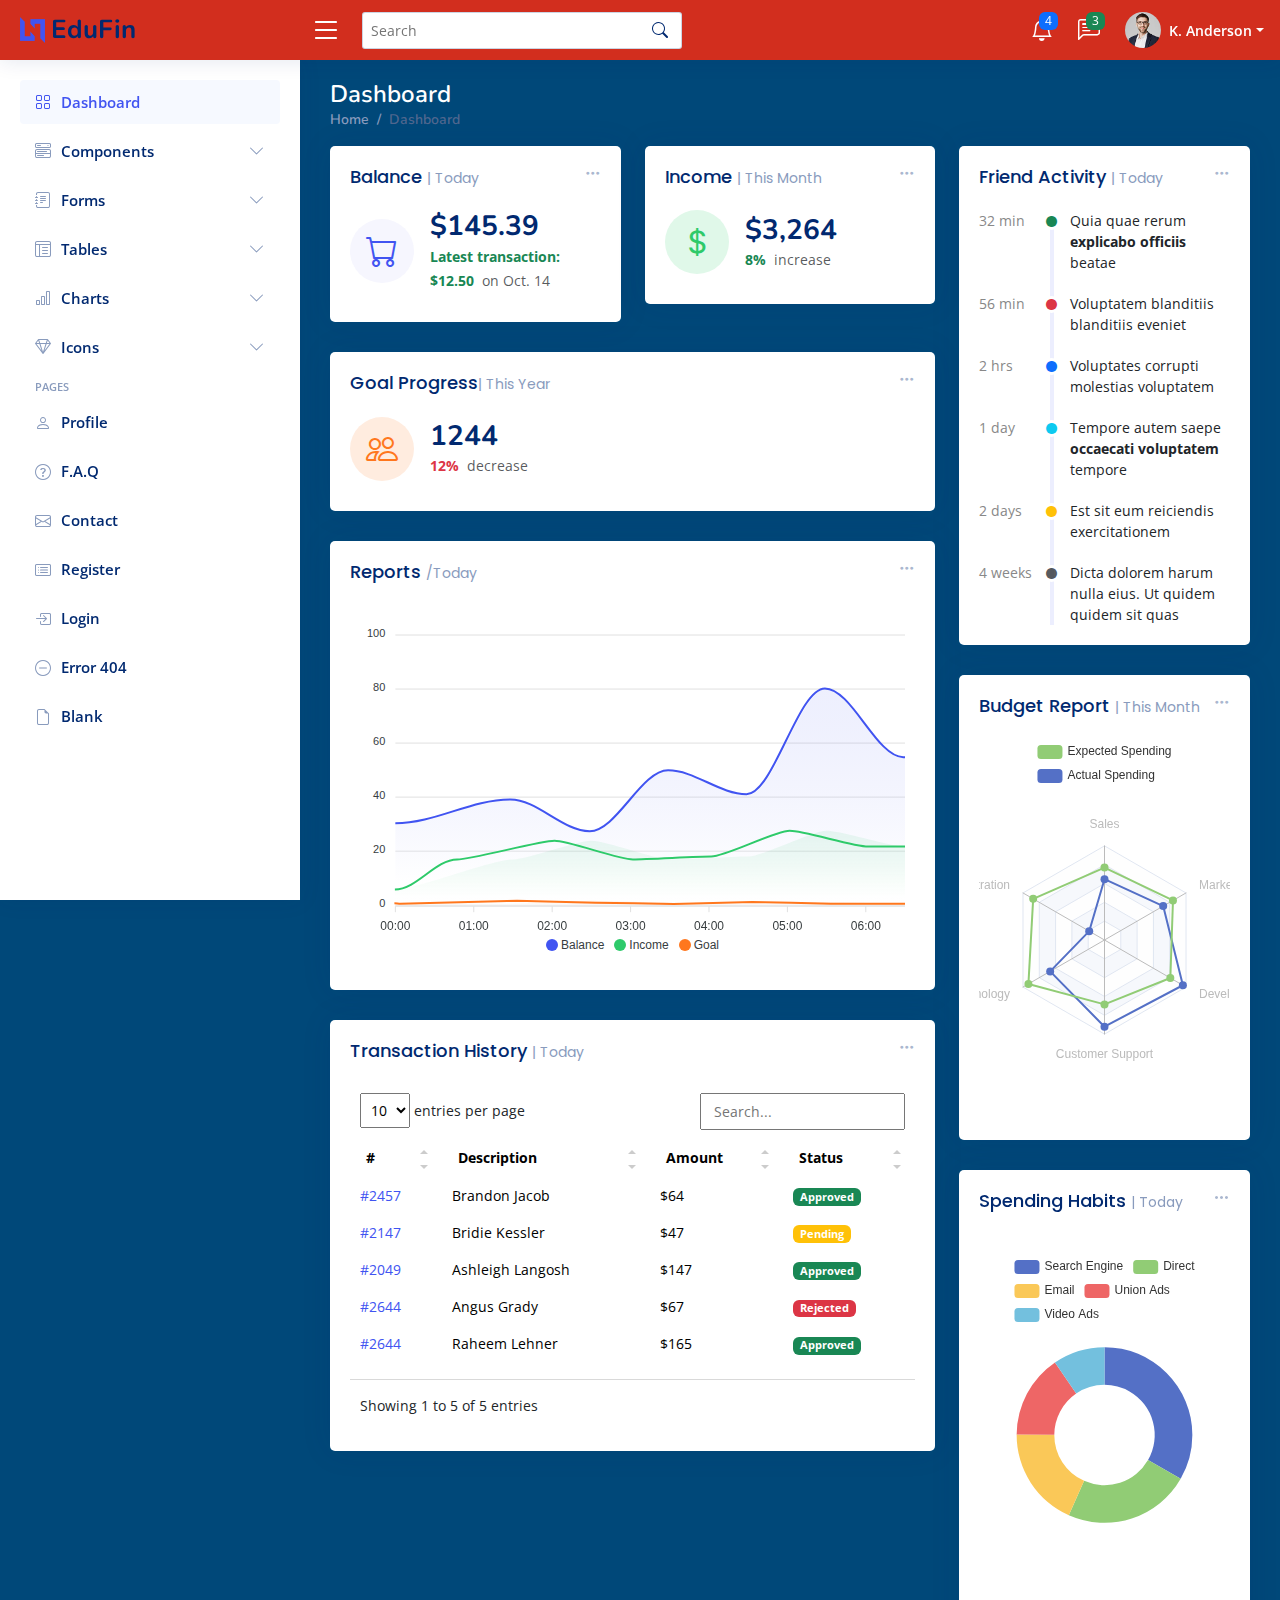
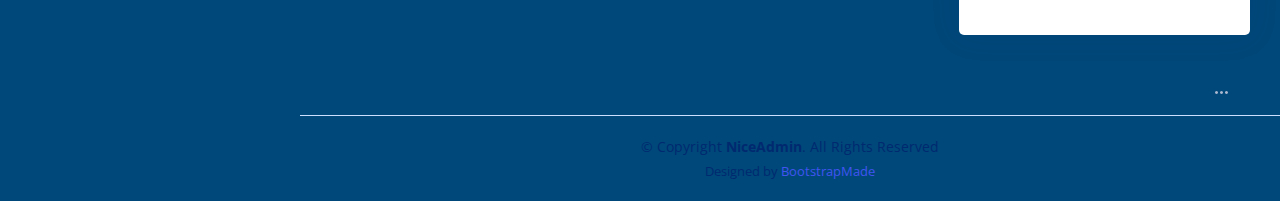
==== commit eaef6a55: "Merge remote-tracking branch 'refs/remotes/origin/main'" ====
--- a/index.html
+++ b/index.html
@@ -1,549 +1,681 @@
 <!DOCTYPE html>
 <html lang="en">
-
-<head>
-  <meta charset="utf-8">
-  <meta content="width=device-width, initial-scale=1.0" name="viewport">
-
-  <title>Dashboard - NiceAdmin Bootstrap Template</title>
-  <meta content="" name="description">
-  <meta content="" name="keywords">
-
-  <!-- Favicons -->
-  <link href="assets/img/favicon.png" rel="icon">
-  <link href="assets/img/apple-touch-icon.png" rel="apple-touch-icon">
-
-  <!-- Google Fonts -->
-  <link href="https://fonts.gstatic.com" rel="preconnect">
-  <link href="https://fonts.googleapis.com/css?family=Open+Sans:300,300i,400,400i,600,600i,700,700i|Nunito:300,300i,400,400i,600,600i,700,700i|Poppins:300,300i,400,400i,500,500i,600,600i,700,700i" rel="stylesheet">
-
-  <!-- Vendor CSS Files -->
-  <link href="assets/vendor/bootstrap/css/bootstrap.min.css" rel="stylesheet">
-  <link href="assets/vendor/bootstrap-icons/bootstrap-icons.css" rel="stylesheet">
-  <link href="assets/vendor/boxicons/css/boxicons.min.css" rel="stylesheet">
-  <link href="assets/vendor/quill/quill.snow.css" rel="stylesheet">
-  <link href="assets/vendor/quill/quill.bubble.css" rel="stylesheet">
-  <link href="assets/vendor/remixicon/remixicon.css" rel="stylesheet">
-  <link href="assets/vendor/simple-datatables/style.css" rel="stylesheet">
-
-  <!-- Template Main CSS File -->
-  <link href="assets/css/style.css" rel="stylesheet">
-
-  <!-- =======================================================
+  <head>
+    <meta charset="utf-8" />
+    <meta content="width=device-width, initial-scale=1.0" name="viewport" />
+
+    <title>Dashboard - NiceAdmin Bootstrap Template</title>
+    <meta content="" name="description" />
+    <meta content="" name="keywords" />
+
+    <!-- Favicons -->
+    <link href="assets/img/favicon.png" rel="icon" />
+    <link href="assets/img/apple-touch-icon.png" rel="apple-touch-icon" />
+
+    <!-- Google Fonts -->
+    <link href="https://fonts.gstatic.com" rel="preconnect" />
+    <link
+      href="https://fonts.googleapis.com/css?family=Open+Sans:300,300i,400,400i,600,600i,700,700i|Nunito:300,300i,400,400i,600,600i,700,700i|Poppins:300,300i,400,400i,500,500i,600,600i,700,700i"
+      rel="stylesheet"
+    />
+
+    <!-- Vendor CSS Files -->
+    <link
+      href="assets/vendor/bootstrap/css/bootstrap.min.css"
+      rel="stylesheet"
+    />
+    <link
+      href="assets/vendor/bootstrap-icons/bootstrap-icons.css"
+      rel="stylesheet"
+    />
+    <link href="assets/vendor/boxicons/css/boxicons.min.css" rel="stylesheet" />
+    <link href="assets/vendor/quill/quill.snow.css" rel="stylesheet" />
+    <link href="assets/vendor/quill/quill.bubble.css" rel="stylesheet" />
+    <link href="assets/vendor/remixicon/remixicon.css" rel="stylesheet" />
+    <link href="assets/vendor/simple-datatables/style.css" rel="stylesheet" />
+
+    <!-- Template Main CSS File -->
+    <link href="assets/css/style.css" rel="stylesheet" />
+
+    <!-- =======================================================
   * Template Name: NiceAdmin
   * Updated: Sep 18 2023 with Bootstrap v5.3.2
   * Template URL: https://bootstrapmade.com/nice-admin-bootstrap-admin-html-template/
   * Author: BootstrapMade.com
   * License: https://bootstrapmade.com/license/
   ======================================================== -->
-</head>
-
-<body>
-
-  <!-- ======= Header ======= -->
-  <header id="header" class="header fixed-top d-flex align-items-center">
-
-    <div class="d-flex align-items-center justify-content-between">
-      <a href="index.html" class="logo d-flex align-items-center">
-        <img src="assets/img/logo.png" alt="">
-        <span class="d-none d-lg-block">EduFin</span>
-      </a>
-      <i class="bi bi-list toggle-sidebar-btn"></i>
-    </div><!-- End Logo -->
-
-    <div class="search-bar">
-      <form class="search-form d-flex align-items-center" method="POST" action="#">
-        <input type="text" name="query" placeholder="Search" title="Enter search keyword">
-        <button type="submit" title="Search"><i class="bi bi-search"></i></button>
-      </form>
-    </div><!-- End Search Bar -->
-
-    <nav class="header-nav ms-auto">
-      <ul class="d-flex align-items-center">
-
-        <li class="nav-item d-block d-lg-none">
-          <a class="nav-link nav-icon search-bar-toggle " href="#">
+  </head>
+
+  <body>
+    <!-- ======= Header ======= -->
+    <header id="header" class="header fixed-top d-flex align-items-center">
+      <div class="d-flex align-items-center justify-content-between">
+        <a href="index.html" class="logo d-flex align-items-center">
+          <img src="assets/img/logo.png" alt="" />
+          <span class="d-none d-lg-block">EduFin</span>
+        </a>
+        <i class="bi bi-list toggle-sidebar-btn"></i>
+      </div>
+      <!-- End Logo -->
+
+      <div class="search-bar">
+        <form
+          class="search-form d-flex align-items-center"
+          method="POST"
+          action="#"
+        >
+          <input
+            type="text"
+            name="query"
+            placeholder="Search"
+            title="Enter search keyword"
+          />
+          <button type="submit" title="Search">
             <i class="bi bi-search"></i>
-          </a>
-        </li><!-- End Search Icon-->
-
-        <li class="nav-item dropdown">
-
-          <a class="nav-link nav-icon" href="#" data-bs-toggle="dropdown">
-            <i class="bi bi-bell"></i>
-            <span class="badge bg-primary badge-number">4</span>
-          </a><!-- End Notification Icon -->
-
-          <ul class="dropdown-menu dropdown-menu-end dropdown-menu-arrow notifications">
-            <li class="dropdown-header">
-              You have 4 new notifications
-              <a href="#"><span class="badge rounded-pill bg-primary p-2 ms-2">View all</span></a>
-            </li>
-            <li>
-              <hr class="dropdown-divider">
-            </li>
-
-            <li class="notification-item">
-              <i class="bi bi-exclamation-circle text-warning"></i>
-              <div>
-                <h4>Lorem Ipsum</h4>
-                <p>Quae dolorem earum veritatis oditseno</p>
-                <p>30 min. ago</p>
-              </div>
-            </li>
-
-            <li>
-              <hr class="dropdown-divider">
-            </li>
-
-            <li class="notification-item">
-              <i class="bi bi-x-circle text-danger"></i>
-              <div>
-                <h4>Atque rerum nesciunt</h4>
-                <p>Quae dolorem earum veritatis oditseno</p>
-                <p>1 hr. ago</p>
-              </div>
-            </li>
-
-            <li>
-              <hr class="dropdown-divider">
-            </li>
-
-            <li class="notification-item">
-              <i class="bi bi-check-circle text-success"></i>
-              <div>
-                <h4>Sit rerum fuga</h4>
-                <p>Quae dolorem earum veritatis oditseno</p>
-                <p>2 hrs. ago</p>
-              </div>
-            </li>
-
-            <li>
-              <hr class="dropdown-divider">
-            </li>
-
-            <li class="notification-item">
-              <i class="bi bi-info-circle text-primary"></i>
-              <div>
-                <h4>Dicta reprehenderit</h4>
-                <p>Quae dolorem earum veritatis oditseno</p>
-                <p>4 hrs. ago</p>
-              </div>
-            </li>
-
-            <li>
-              <hr class="dropdown-divider">
-            </li>
-            <li class="dropdown-footer">
-              <a href="#">Show all notifications</a>
-            </li>
-
-          </ul><!-- End Notification Dropdown Items -->
-
-        </li><!-- End Notification Nav -->
-
-        <li class="nav-item dropdown">
-
-          <a class="nav-link nav-icon" href="#" data-bs-toggle="dropdown">
-            <i class="bi bi-chat-left-text"></i>
-            <span class="badge bg-success badge-number">3</span>
-          </a><!-- End Messages Icon -->
-
-          <ul class="dropdown-menu dropdown-menu-end dropdown-menu-arrow messages">
-            <li class="dropdown-header">
-              You have 3 new messages
-              <a href="#"><span class="badge rounded-pill bg-primary p-2 ms-2">View all</span></a>
-            </li>
-            <li>
-              <hr class="dropdown-divider">
-            </li>
-
-            <li class="message-item">
-              <a href="#">
-                <img src="assets/img/messages-1.jpg" alt="" class="rounded-circle">
+          </button>
+        </form>
+      </div>
+      <!-- End Search Bar -->
+
+      <nav class="header-nav ms-auto">
+        <ul class="d-flex align-items-center">
+          <li class="nav-item d-block d-lg-none">
+            <a class="nav-link nav-icon search-bar-toggle" href="#">
+              <i class="bi bi-search"></i>
+            </a>
+          </li>
+          <!-- End Search Icon-->
+
+          <li class="nav-item dropdown">
+            <a class="nav-link nav-icon" href="#" data-bs-toggle="dropdown">
+              <i class="bi bi-bell"></i>
+              <span class="badge bg-primary badge-number">4</span> </a
+            ><!-- End Notification Icon -->
+
+            <ul
+              class="dropdown-menu dropdown-menu-end dropdown-menu-arrow notifications"
+            >
+              <li class="dropdown-header">
+                You have 4 new notifications
+                <a href="#"
+                  ><span class="badge rounded-pill bg-primary p-2 ms-2"
+                    >View all</span
+                  ></a
+                >
+              </li>
+              <li>
+                <hr class="dropdown-divider" />
+              </li>
+
+              <li class="notification-item">
+                <i class="bi bi-exclamation-circle text-warning"></i>
                 <div>
-                  <h4>Maria Hudson</h4>
-                  <p>Velit asperiores et ducimus soluta repudiandae labore officia est ut...</p>
+                  <h4>Lorem Ipsum</h4>
+                  <p>Quae dolorem earum veritatis oditseno</p>
+                  <p>30 min. ago</p>
+                </div>
+              </li>
+
+              <li>
+                <hr class="dropdown-divider" />
+              </li>
+
+              <li class="notification-item">
+                <i class="bi bi-x-circle text-danger"></i>
+                <div>
+                  <h4>Atque rerum nesciunt</h4>
+                  <p>Quae dolorem earum veritatis oditseno</p>
+                  <p>1 hr. ago</p>
+                </div>
+              </li>
+
+              <li>
+                <hr class="dropdown-divider" />
+              </li>
+
+              <li class="notification-item">
+                <i class="bi bi-check-circle text-success"></i>
+                <div>
+                  <h4>Sit rerum fuga</h4>
+                  <p>Quae dolorem earum veritatis oditseno</p>
+                  <p>2 hrs. ago</p>
+                </div>
+              </li>
+
+              <li>
+                <hr class="dropdown-divider" />
+              </li>
+
+              <li class="notification-item">
+                <i class="bi bi-info-circle text-primary"></i>
+                <div>
+                  <h4>Dicta reprehenderit</h4>
+                  <p>Quae dolorem earum veritatis oditseno</p>
                   <p>4 hrs. ago</p>
                 </div>
-              </a>
-            </li>
-            <li>
-              <hr class="dropdown-divider">
-            </li>
-
-            <li class="message-item">
-              <a href="#">
-                <img src="assets/img/messages-2.jpg" alt="" class="rounded-circle">
-                <div>
-                  <h4>Anna Nelson</h4>
-                  <p>Velit asperiores et ducimus soluta repudiandae labore officia est ut...</p>
-                  <p>6 hrs. ago</p>
-                </div>
-              </a>
-            </li>
-            <li>
-              <hr class="dropdown-divider">
-            </li>
-
-            <li class="message-item">
-              <a href="#">
-                <img src="assets/img/messages-3.jpg" alt="" class="rounded-circle">
-                <div>
-                  <h4>David Muldon</h4>
-                  <p>Velit asperiores et ducimus soluta repudiandae labore officia est ut...</p>
-                  <p>8 hrs. ago</p>
-                </div>
-              </a>
-            </li>
-            <li>
-              <hr class="dropdown-divider">
-            </li>
-
-            <li class="dropdown-footer">
-              <a href="#">Show all messages</a>
-            </li>
-
-          </ul><!-- End Messages Dropdown Items -->
-
-        </li><!-- End Messages Nav -->
-
-        <li class="nav-item dropdown pe-3">
-
-          <a class="nav-link nav-profile d-flex align-items-center pe-0" href="#" data-bs-toggle="dropdown">
-            <img src="assets/img/profile-img.jpg" alt="Profile" class="rounded-circle">
-            <span class="d-none d-md-block dropdown-toggle ps-2">K. Anderson</span>
-          </a><!-- End Profile Iamge Icon -->
-
-          <ul class="dropdown-menu dropdown-menu-end dropdown-menu-arrow profile">
-            <li class="dropdown-header">
-              <h6>Kevin Anderson</h6>
-              <span>Web Designer</span>
-            </li>
-            <li>
-              <hr class="dropdown-divider">
-            </li>
-
-            <li>
-              <a class="dropdown-item d-flex align-items-center" href="users-profile.html">
-                <i class="bi bi-person"></i>
-                <span>My Profile</span>
-              </a>
-            </li>
-            <li>
-              <hr class="dropdown-divider">
-            </li>
-
-            <li>
-              <a class="dropdown-item d-flex align-items-center" href="users-profile.html">
-                <i class="bi bi-gear"></i>
-                <span>Account Settings</span>
-              </a>
-            </li>
-            <li>
-              <hr class="dropdown-divider">
-            </li>
-
-            <li>
-              <a class="dropdown-item d-flex align-items-center" href="pages-faq.html">
-                <i class="bi bi-question-circle"></i>
-                <span>Need Help?</span>
-              </a>
-            </li>
-            <li>
-              <hr class="dropdown-divider">
-            </li>
-
-            <li>
-              <a class="dropdown-item d-flex align-items-center" href="#">
-                <i class="bi bi-box-arrow-right"></i>
-                <span>Sign Out</span>
-              </a>
-            </li>
-
-          </ul><!-- End Profile Dropdown Items -->
-        </li><!-- End Profile Nav -->
-
+              </li>
+
+              <li>
+                <hr class="dropdown-divider" />
+              </li>
+              <li class="dropdown-footer">
+                <a href="#">Show all notifications</a>
+              </li>
+            </ul>
+            <!-- End Notification Dropdown Items -->
+          </li>
+          <!-- End Notification Nav -->
+
+          <li class="nav-item dropdown">
+            <a class="nav-link nav-icon" href="#" data-bs-toggle="dropdown">
+              <i class="bi bi-chat-left-text"></i>
+              <span class="badge bg-success badge-number">3</span> </a
+            ><!-- End Messages Icon -->
+
+            <ul
+              class="dropdown-menu dropdown-menu-end dropdown-menu-arrow messages"
+            >
+              <li class="dropdown-header">
+                You have 3 new messages
+                <a href="#"
+                  ><span class="badge rounded-pill bg-primary p-2 ms-2"
+                    >View all</span
+                  ></a
+                >
+              </li>
+              <li>
+                <hr class="dropdown-divider" />
+              </li>
+
+              <li class="message-item">
+                <a href="#">
+                  <img
+                    src="assets/img/messages-1.jpg"
+                    alt=""
+                    class="rounded-circle"
+                  />
+                  <div>
+                    <h4>Maria Hudson</h4>
+                    <p>
+                      Velit asperiores et ducimus soluta repudiandae labore
+                      officia est ut...
+                    </p>
+                    <p>4 hrs. ago</p>
+                  </div>
+                </a>
+              </li>
+              <li>
+                <hr class="dropdown-divider" />
+              </li>
+
+              <li class="message-item">
+                <a href="#">
+                  <img
+                    src="assets/img/messages-2.jpg"
+                    alt=""
+                    class="rounded-circle"
+                  />
+                  <div>
+                    <h4>Anna Nelson</h4>
+                    <p>
+                      Velit asperiores et ducimus soluta repudiandae labore
+                      officia est ut...
+                    </p>
+                    <p>6 hrs. ago</p>
+                  </div>
+                </a>
+              </li>
+              <li>
+                <hr class="dropdown-divider" />
+              </li>
+
+              <li class="message-item">
+                <a href="#">
+                  <img
+                    src="assets/img/messages-3.jpg"
+                    alt=""
+                    class="rounded-circle"
+                  />
+                  <div>
+                    <h4>David Muldon</h4>
+                    <p>
+                      Velit asperiores et ducimus soluta repudiandae labore
+                      officia est ut...
+                    </p>
+                    <p>8 hrs. ago</p>
+                  </div>
+                </a>
+              </li>
+              <li>
+                <hr class="dropdown-divider" />
+              </li>
+
+              <li class="dropdown-footer">
+                <a href="#">Show all messages</a>
+              </li>
+            </ul>
+            <!-- End Messages Dropdown Items -->
+          </li>
+          <!-- End Messages Nav -->
+
+          <li class="nav-item dropdown pe-3">
+            <a
+              class="nav-link nav-profile d-flex align-items-center pe-0"
+              href="#"
+              data-bs-toggle="dropdown"
+            >
+              <img
+                src="assets/img/profile-img.jpg"
+                alt="Profile"
+                class="rounded-circle"
+              />
+              <span class="d-none d-md-block dropdown-toggle ps-2"
+                >K. Anderson</span
+              > </a
+            ><!-- End Profile Iamge Icon -->
+
+            <ul
+              class="dropdown-menu dropdown-menu-end dropdown-menu-arrow profile"
+            >
+              <li class="dropdown-header">
+                <h6>Kevin Anderson</h6>
+                <span>Web Designer</span>
+              </li>
+              <li>
+                <hr class="dropdown-divider" />
+              </li>
+
+              <li>
+                <a
+                  class="dropdown-item d-flex align-items-center"
+                  href="users-profile.html"
+                >
+                  <i class="bi bi-person"></i>
+                  <span>My Profile</span>
+                </a>
+              </li>
+              <li>
+                <hr class="dropdown-divider" />
+              </li>
+
+              <li>
+                <a
+                  class="dropdown-item d-flex align-items-center"
+                  href="users-profile.html"
+                >
+                  <i class="bi bi-gear"></i>
+                  <span>Account Settings</span>
+                </a>
+              </li>
+              <li>
+                <hr class="dropdown-divider" />
+              </li>
+
+              <li>
+                <a
+                  class="dropdown-item d-flex align-items-center"
+                  href="pages-faq.html"
+                >
+                  <i class="bi bi-question-circle"></i>
+                  <span>Need Help?</span>
+                </a>
+              </li>
+              <li>
+                <hr class="dropdown-divider" />
+              </li>
+
+              <li>
+                <a class="dropdown-item d-flex align-items-center" href="#">
+                  <i class="bi bi-box-arrow-right"></i>
+                  <span>Sign Out</span>
+                </a>
+              </li>
+            </ul>
+            <!-- End Profile Dropdown Items -->
+          </li>
+          <!-- End Profile Nav -->
+        </ul>
+      </nav>
+      <!-- End Icons Navigation -->
+    </header>
+    <!-- End Header -->
+
+    <!-- ======= Sidebar ======= -->
+    <aside id="sidebar" class="sidebar">
+      <ul class="sidebar-nav" id="sidebar-nav">
+        <li class="nav-item">
+          <a class="nav-link" href="index.html">
+            <i class="bi bi-grid"></i>
+            <span>Dashboard</span>
+          </a>
+        </li>
+        <!-- End Dashboard Nav -->
+
+        <li class="nav-item">
+          <a
+            class="nav-link collapsed"
+            data-bs-target="#components-nav"
+            data-bs-toggle="collapse"
+            href="#"
+          >
+            <i class="bi bi-menu-button-wide"></i><span>Components</span
+            ><i class="bi bi-chevron-down ms-auto"></i>
+          </a>
+          <ul
+            id="components-nav"
+            class="nav-content collapse"
+            data-bs-parent="#sidebar-nav"
+          >
+            <li>
+              <a href="components-alerts.html">
+                <i class="bi bi-circle"></i><span>Alerts</span>
+              </a>
+            </li>
+            <li>
+              <a href="components-accordion.html">
+                <i class="bi bi-circle"></i><span>Accordion</span>
+              </a>
+            </li>
+            <li>
+              <a href="components-badges.html">
+                <i class="bi bi-circle"></i><span>Badges</span>
+              </a>
+            </li>
+            <li>
+              <a href="components-breadcrumbs.html">
+                <i class="bi bi-circle"></i><span>Breadcrumbs</span>
+              </a>
+            </li>
+            <li>
+              <a href="components-buttons.html">
+                <i class="bi bi-circle"></i><span>Buttons</span>
+              </a>
+            </li>
+            <li>
+              <a href="components-cards.html">
+                <i class="bi bi-circle"></i><span>Cards</span>
+              </a>
+            </li>
+            <li>
+              <a href="components-carousel.html">
+                <i class="bi bi-circle"></i><span>Carousel</span>
+              </a>
+            </li>
+            <li>
+              <a href="components-list-group.html">
+                <i class="bi bi-circle"></i><span>List group</span>
+              </a>
+            </li>
+            <li>
+              <a href="components-modal.html">
+                <i class="bi bi-circle"></i><span>Modal</span>
+              </a>
+            </li>
+            <li>
+              <a href="components-tabs.html">
+                <i class="bi bi-circle"></i><span>Tabs</span>
+              </a>
+            </li>
+            <li>
+              <a href="components-pagination.html">
+                <i class="bi bi-circle"></i><span>Pagination</span>
+              </a>
+            </li>
+            <li>
+              <a href="components-progress.html">
+                <i class="bi bi-circle"></i><span>Progress</span>
+              </a>
+            </li>
+            <li>
+              <a href="components-spinners.html">
+                <i class="bi bi-circle"></i><span>Spinners</span>
+              </a>
+            </li>
+            <li>
+              <a href="components-tooltips.html">
+                <i class="bi bi-circle"></i><span>Tooltips</span>
+              </a>
+            </li>
+          </ul>
+        </li>
+        <!-- End Components Nav -->
+
+        <li class="nav-item">
+          <a
+            class="nav-link collapsed"
+            data-bs-target="#forms-nav"
+            data-bs-toggle="collapse"
+            href="#"
+          >
+            <i class="bi bi-journal-text"></i><span>Forms</span
+            ><i class="bi bi-chevron-down ms-auto"></i>
+          </a>
+          <ul
+            id="forms-nav"
+            class="nav-content collapse"
+            data-bs-parent="#sidebar-nav"
+          >
+            <li>
+              <a href="forms-elements.html">
+                <i class="bi bi-circle"></i><span>Form Elements</span>
+              </a>
+            </li>
+            <li>
+              <a href="forms-layouts.html">
+                <i class="bi bi-circle"></i><span>Form Layouts</span>
+              </a>
+            </li>
+            <li>
+              <a href="forms-editors.html">
+                <i class="bi bi-circle"></i><span>Form Editors</span>
+              </a>
+            </li>
+            <li>
+              <a href="forms-validation.html">
+                <i class="bi bi-circle"></i><span>Form Validation</span>
+              </a>
+            </li>
+          </ul>
+        </li>
+        <!-- End Forms Nav -->
+
+        <li class="nav-item">
+          <a
+            class="nav-link collapsed"
+            data-bs-target="#tables-nav"
+            data-bs-toggle="collapse"
+            href="#"
+          >
+            <i class="bi bi-layout-text-window-reverse"></i><span>Tables</span
+            ><i class="bi bi-chevron-down ms-auto"></i>
+          </a>
+          <ul
+            id="tables-nav"
+            class="nav-content collapse"
+            data-bs-parent="#sidebar-nav"
+          >
+            <li>
+              <a href="tables-general.html">
+                <i class="bi bi-circle"></i><span>General Tables</span>
+              </a>
+            </li>
+            <li>
+              <a href="tables-data.html">
+                <i class="bi bi-circle"></i><span>Data Tables</span>
+              </a>
+            </li>
+          </ul>
+        </li>
+        <!-- End Tables Nav -->
+
+        <li class="nav-item">
+          <a
+            class="nav-link collapsed"
+            data-bs-target="#charts-nav"
+            data-bs-toggle="collapse"
+            href="#"
+          >
+            <i class="bi bi-bar-chart"></i><span>Charts</span
+            ><i class="bi bi-chevron-down ms-auto"></i>
+          </a>
+          <ul
+            id="charts-nav"
+            class="nav-content collapse"
+            data-bs-parent="#sidebar-nav"
+          >
+            <li>
+              <a href="charts-chartjs.html">
+                <i class="bi bi-circle"></i><span>Chart.js</span>
+              </a>
+            </li>
+            <li>
+              <a href="charts-apexcharts.html">
+                <i class="bi bi-circle"></i><span>ApexCharts</span>
+              </a>
+            </li>
+            <li>
+              <a href="charts-echarts.html">
+                <i class="bi bi-circle"></i><span>ECharts</span>
+              </a>
+            </li>
+          </ul>
+        </li>
+        <!-- End Charts Nav -->
+
+        <li class="nav-item">
+          <a
+            class="nav-link collapsed"
+            data-bs-target="#icons-nav"
+            data-bs-toggle="collapse"
+            href="#"
+          >
+            <i class="bi bi-gem"></i><span>Icons</span
+            ><i class="bi bi-chevron-down ms-auto"></i>
+          </a>
+          <ul
+            id="icons-nav"
+            class="nav-content collapse"
+            data-bs-parent="#sidebar-nav"
+          >
+            <li>
+              <a href="icons-bootstrap.html">
+                <i class="bi bi-circle"></i><span>Bootstrap Icons</span>
+              </a>
+            </li>
+            <li>
+              <a href="icons-remix.html">
+                <i class="bi bi-circle"></i><span>Remix Icons</span>
+              </a>
+            </li>
+            <li>
+              <a href="icons-boxicons.html">
+                <i class="bi bi-circle"></i><span>Boxicons</span>
+              </a>
+            </li>
+          </ul>
+        </li>
+        <!-- End Icons Nav -->
+
+        <li class="nav-heading">Pages</li>
+
+        <li class="nav-item">
+          <a class="nav-link collapsed" href="users-profile.html">
+            <i class="bi bi-person"></i>
+            <span>Profile</span>
+          </a>
+        </li>
+        <!-- End Profile Page Nav -->
+
+        <li class="nav-item">
+          <a class="nav-link collapsed" href="pages-faq.html">
+            <i class="bi bi-question-circle"></i>
+            <span>F.A.Q</span>
+          </a>
+        </li>
+        <!-- End F.A.Q Page Nav -->
+
+        <li class="nav-item">
+          <a class="nav-link collapsed" href="pages-contact.html">
+            <i class="bi bi-envelope"></i>
+            <span>Contact</span>
+          </a>
+        </li>
+        <!-- End Contact Page Nav -->
+
+        <li class="nav-item">
+          <a class="nav-link collapsed" href="pages-register.html">
+            <i class="bi bi-card-list"></i>
+            <span>Register</span>
+          </a>
+        </li>
+        <!-- End Register Page Nav -->
+
+        <li class="nav-item">
+          <a class="nav-link collapsed" href="pages-login.html">
+            <i class="bi bi-box-arrow-in-right"></i>
+            <span>Login</span>
+          </a>
+        </li>
+        <!-- End Login Page Nav -->
+
+        <li class="nav-item">
+          <a class="nav-link collapsed" href="pages-error-404.html">
+            <i class="bi bi-dash-circle"></i>
+            <span>Error 404</span>
+          </a>
+        </li>
+        <!-- End Error 404 Page Nav -->
+
+        <li class="nav-item">
+          <a class="nav-link collapsed" href="pages-blank.html">
+            <i class="bi bi-file-earmark"></i>
+            <span>Blank</span>
+          </a>
+        </li>
+        <!-- End Blank Page Nav -->
       </ul>
-    </nav><!-- End Icons Navigation -->
-
-  </header><!-- End Header -->
-
-  <!-- ======= Sidebar ======= -->
-  <aside id="sidebar" class="sidebar">
-
-    <ul class="sidebar-nav" id="sidebar-nav">
-
-      <li class="nav-item">
-        <a class="nav-link " href="index.html">
-          <i class="bi bi-grid"></i>
-          <span>Dashboard</span>
-        </a>
-      </li><!-- End Dashboard Nav -->
-
-      <li class="nav-item">
-        <a class="nav-link collapsed" data-bs-target="#components-nav" data-bs-toggle="collapse" href="#">
-          <i class="bi bi-menu-button-wide"></i><span>Components</span><i class="bi bi-chevron-down ms-auto"></i>
-        </a>
-        <ul id="components-nav" class="nav-content collapse " data-bs-parent="#sidebar-nav">
-          <li>
-            <a href="components-alerts.html">
-              <i class="bi bi-circle"></i><span>Alerts</span>
-            </a>
-          </li>
-          <li>
-            <a href="components-accordion.html">
-              <i class="bi bi-circle"></i><span>Accordion</span>
-            </a>
-          </li>
-          <li>
-            <a href="components-badges.html">
-              <i class="bi bi-circle"></i><span>Badges</span>
-            </a>
-          </li>
-          <li>
-            <a href="components-breadcrumbs.html">
-              <i class="bi bi-circle"></i><span>Breadcrumbs</span>
-            </a>
-          </li>
-          <li>
-            <a href="components-buttons.html">
-              <i class="bi bi-circle"></i><span>Buttons</span>
-            </a>
-          </li>
-          <li>
-            <a href="components-cards.html">
-              <i class="bi bi-circle"></i><span>Cards</span>
-            </a>
-          </li>
-          <li>
-            <a href="components-carousel.html">
-              <i class="bi bi-circle"></i><span>Carousel</span>
-            </a>
-          </li>
-          <li>
-            <a href="components-list-group.html">
-              <i class="bi bi-circle"></i><span>List group</span>
-            </a>
-          </li>
-          <li>
-            <a href="components-modal.html">
-              <i class="bi bi-circle"></i><span>Modal</span>
-            </a>
-          </li>
-          <li>
-            <a href="components-tabs.html">
-              <i class="bi bi-circle"></i><span>Tabs</span>
-            </a>
-          </li>
-          <li>
-            <a href="components-pagination.html">
-              <i class="bi bi-circle"></i><span>Pagination</span>
-            </a>
-          </li>
-          <li>
-            <a href="components-progress.html">
-              <i class="bi bi-circle"></i><span>Progress</span>
-            </a>
-          </li>
-          <li>
-            <a href="components-spinners.html">
-              <i class="bi bi-circle"></i><span>Spinners</span>
-            </a>
-          </li>
-          <li>
-            <a href="components-tooltips.html">
-              <i class="bi bi-circle"></i><span>Tooltips</span>
-            </a>
-          </li>
-        </ul>
-      </li><!-- End Components Nav -->
-
-      <li class="nav-item">
-        <a class="nav-link collapsed" data-bs-target="#forms-nav" data-bs-toggle="collapse" href="#">
-          <i class="bi bi-journal-text"></i><span>Forms</span><i class="bi bi-chevron-down ms-auto"></i>
-        </a>
-        <ul id="forms-nav" class="nav-content collapse " data-bs-parent="#sidebar-nav">
-          <li>
-            <a href="forms-elements.html">
-              <i class="bi bi-circle"></i><span>Form Elements</span>
-            </a>
-          </li>
-          <li>
-            <a href="forms-layouts.html">
-              <i class="bi bi-circle"></i><span>Form Layouts</span>
-            </a>
-          </li>
-          <li>
-            <a href="forms-editors.html">
-              <i class="bi bi-circle"></i><span>Form Editors</span>
-            </a>
-          </li>
-          <li>
-            <a href="forms-validation.html">
-              <i class="bi bi-circle"></i><span>Form Validation</span>
-            </a>
-          </li>
-        </ul>
-      </li><!-- End Forms Nav -->
-
-      <li class="nav-item">
-        <a class="nav-link collapsed" data-bs-target="#tables-nav" data-bs-toggle="collapse" href="#">
-          <i class="bi bi-layout-text-window-reverse"></i><span>Tables</span><i class="bi bi-chevron-down ms-auto"></i>
-        </a>
-        <ul id="tables-nav" class="nav-content collapse " data-bs-parent="#sidebar-nav">
-          <li>
-            <a href="tables-general.html">
-              <i class="bi bi-circle"></i><span>General Tables</span>
-            </a>
-          </li>
-          <li>
-            <a href="tables-data.html">
-              <i class="bi bi-circle"></i><span>Data Tables</span>
-            </a>
-          </li>
-        </ul>
-      </li><!-- End Tables Nav -->
-
-      <li class="nav-item">
-        <a class="nav-link collapsed" data-bs-target="#charts-nav" data-bs-toggle="collapse" href="#">
-          <i class="bi bi-bar-chart"></i><span>Charts</span><i class="bi bi-chevron-down ms-auto"></i>
-        </a>
-        <ul id="charts-nav" class="nav-content collapse " data-bs-parent="#sidebar-nav">
-          <li>
-            <a href="charts-chartjs.html">
-              <i class="bi bi-circle"></i><span>Chart.js</span>
-            </a>
-          </li>
-          <li>
-            <a href="charts-apexcharts.html">
-              <i class="bi bi-circle"></i><span>ApexCharts</span>
-            </a>
-          </li>
-          <li>
-            <a href="charts-echarts.html">
-              <i class="bi bi-circle"></i><span>ECharts</span>
-            </a>
-          </li>
-        </ul>
-      </li><!-- End Charts Nav -->
-
-      <li class="nav-item">
-        <a class="nav-link collapsed" data-bs-target="#icons-nav" data-bs-toggle="collapse" href="#">
-          <i class="bi bi-gem"></i><span>Icons</span><i class="bi bi-chevron-down ms-auto"></i>
-        </a>
-        <ul id="icons-nav" class="nav-content collapse " data-bs-parent="#sidebar-nav">
-          <li>
-            <a href="icons-bootstrap.html">
-              <i class="bi bi-circle"></i><span>Bootstrap Icons</span>
-            </a>
-          </li>
-          <li>
-            <a href="icons-remix.html">
-              <i class="bi bi-circle"></i><span>Remix Icons</span>
-            </a>
-          </li>
-          <li>
-            <a href="icons-boxicons.html">
-              <i class="bi bi-circle"></i><span>Boxicons</span>
-            </a>
-          </li>
-        </ul>
-      </li><!-- End Icons Nav -->
-
-      <li class="nav-heading">Pages</li>
-
-      <li class="nav-item">
-        <a class="nav-link collapsed" href="users-profile.html">
-          <i class="bi bi-person"></i>
-          <span>Profile</span>
-        </a>
-      </li><!-- End Profile Page Nav -->
-
-      <li class="nav-item">
-        <a class="nav-link collapsed" href="pages-faq.html">
-          <i class="bi bi-question-circle"></i>
-          <span>F.A.Q</span>
-        </a>
-      </li><!-- End F.A.Q Page Nav -->
-
-      <li class="nav-item">
-        <a class="nav-link collapsed" href="pages-contact.html">
-          <i class="bi bi-envelope"></i>
-          <span>Contact</span>
-        </a>
-      </li><!-- End Contact Page Nav -->
-
-      <li class="nav-item">
-        <a class="nav-link collapsed" href="pages-register.html">
-          <i class="bi bi-card-list"></i>
-          <span>Register</span>
-        </a>
-      </li><!-- End Register Page Nav -->
-
-      <li class="nav-item">
-        <a class="nav-link collapsed" href="pages-login.html">
-          <i class="bi bi-box-arrow-in-right"></i>
-          <span>Login</span>
-        </a>
-      </li><!-- End Login Page Nav -->
-
-      <li class="nav-item">
-        <a class="nav-link collapsed" href="pages-error-404.html">
-          <i class="bi bi-dash-circle"></i>
-          <span>Error 404</span>
-        </a>
-      </li><!-- End Error 404 Page Nav -->
-
-      <li class="nav-item">
-        <a class="nav-link collapsed" href="pages-blank.html">
-          <i class="bi bi-file-earmark"></i>
-          <span>Blank</span>
-        </a>
-      </li><!-- End Blank Page Nav -->
-
-    </ul>
-
-  </aside><!-- End Sidebar-->
-
-  <main id="main" class="main">
-
-    <div class="pagetitle">
-      <h1>Dashboard</h1>
-      <nav>
-        <ol class="breadcrumb">
-          <li class="breadcrumb-item"><a href="index.html">Home</a></li>
-          <li class="breadcrumb-item active">Dashboard</li>
-        </ol>
-      </nav>
-    </div><!-- End Page Title -->
-
-    <section class="section dashboard">
-      <div class="row">
-
-        <!-- Left side columns -->
-        <div class="col-lg-8">
-          <div class="row">
-
-            <!-- Sales Card -->
-            <div class="col-xxl-4 col-md-6">
-              <div class="card info-card sales-card">
-
-                <div class="filter">
-                  <a class="icon" href="#" data-bs-toggle="dropdown"><i class="bi bi-three-dots"></i></a>
-                  <ul class="dropdown-menu dropdown-menu-end dropdown-menu-arrow">
-                    <li class="dropdown-header text-start">
-                      <h6>Filter</h6>
-                    </li>
-
-                    <li><a class="dropdown-item" href="#">Today</a></li>
-                    <li><a class="dropdown-item" href="#">This Month</a></li>
-                    <li><a class="dropdown-item" href="#">This Year</a></li>
-                  </ul>
-                </div>
-
-                <div class="card-body">
-                  <h5 class="card-title">Balance <span>| Today</span></h5>
+    </aside>
+    <!-- End Sidebar-->
+
+    <main id="main" class="main">
+      <div class="pagetitle">
+        <h1>Dashboard</h1>
+        <nav>
+          <ol class="breadcrumb">
+            <li class="breadcrumb-item"><a href="index.html">Home</a></li>
+            <li class="breadcrumb-item active">Dashboard</li>
+          </ol>
+        </nav>
+      </div>
+      <!-- End Page Title -->
+
+      <section class="section dashboard">
+        <div class="row">
+          <!-- Left side columns -->
+          <div class="col-lg-8">
+            <div class="row">
+              <!-- Sales Card -->
+              <div class="col-xxl-4 col-md-6">
+                <div class="card info-card sales-card">
+                  <div class="filter">
+                    <a class="icon" href="#" data-bs-toggle="dropdown"
+                      ><i class="bi bi-three-dots"></i
+                    ></a>
+                    <ul
+                      class="dropdown-menu dropdown-menu-end dropdown-menu-arrow"
+                    >
+                      <li class="dropdown-header text-start">
+                        <h6>Filter</h6>
+                      </li>
+
+                      <li><a class="dropdown-item" href="#">Today</a></li>
+                      <li><a class="dropdown-item" href="#">This Month</a></li>
+                      <li><a class="dropdown-item" href="#">This Year</a></li>
+                    </ul>
+                  </div>
+
+                  <div class="card-body">
+                    <h5 class="card-title">Balance <span>| Today</span></h5>
 
                   <div class="d-flex align-items-center">
                     <div class="card-icon rounded-circle d-flex align-items-center justify-content-center">
@@ -581,454 +713,510 @@
               </div>
             </div><!-- End Sales Card -->
 
-            <!-- Revenue Card -->
-            <div class="col-xxl-4 col-md-6">
-              <div class="card info-card revenue-card">
-
-                <div class="filter">
-                  <a class="icon" href="#" data-bs-toggle="dropdown"><i class="bi bi-three-dots"></i></a>
-                  <ul class="dropdown-menu dropdown-menu-end dropdown-menu-arrow">
-                    <li class="dropdown-header text-start">
-                      <h6>Filter</h6>
-                    </li>
-
-                    <li><a class="dropdown-item" href="#">Today</a></li>
-                    <li><a class="dropdown-item" href="#">This Month</a></li>
-                    <li><a class="dropdown-item" href="#">This Year</a></li>
-                  </ul>
-                </div>
-
-                <div class="card-body">
-                  <h5 class="card-title">Income <span>| This Month</span></h5>
-
-                  <div class="d-flex align-items-center">
-                    <div class="card-icon rounded-circle d-flex align-items-center justify-content-center">
-                      <i class="bi bi-currency-dollar"></i>
+              <!-- Revenue Card -->
+              <div class="col-xxl-4 col-md-6">
+                <div class="card info-card revenue-card">
+                  <div class="filter">
+                    <a class="icon" href="#" data-bs-toggle="dropdown"
+                      ><i class="bi bi-three-dots"></i
+                    ></a>
+                    <ul
+                      class="dropdown-menu dropdown-menu-end dropdown-menu-arrow"
+                    >
+                      <li class="dropdown-header text-start">
+                        <h6>Filter</h6>
+                      </li>
+
+                      <li><a class="dropdown-item" href="#">Today</a></li>
+                      <li><a class="dropdown-item" href="#">This Month</a></li>
+                      <li><a class="dropdown-item" href="#">This Year</a></li>
+                    </ul>
+                  </div>
+
+                  <div class="card-body">
+                    <h5 class="card-title">Income <span>| This Month</span></h5>
+
+                    <div class="d-flex align-items-center">
+                      <div
+                        class="card-icon rounded-circle d-flex align-items-center justify-content-center"
+                      >
+                        <i class="bi bi-currency-dollar"></i>
+                      </div>
+                      <div class="ps-3">
+                        <h6>$3,264</h6>
+                        <span class="text-success small pt-1 fw-bold">8%</span>
+                        <span class="text-muted small pt-2 ps-1">increase</span>
+                      </div>
                     </div>
-                    <div class="ps-3">
-                      <h6>$3,264</h6>
-                      <span class="text-success small pt-1 fw-bold">8%</span> <span class="text-muted small pt-2 ps-1">increase</span>
-
-                    </div>
-                  </div>
-                </div>
-
-              </div>
-            </div><!-- End Revenue Card -->
-
-            <!-- Customers Card -->
-            <div class="col-xxl-4 col-xl-12">
-
-              <div class="card info-card customers-card">
-
-                <div class="filter">
-                  <a class="icon" href="#" data-bs-toggle="dropdown"><i class="bi bi-three-dots"></i></a>
-                  <ul class="dropdown-menu dropdown-menu-end dropdown-menu-arrow">
-                    <li class="dropdown-header text-start">
-                      <h6>Filter</h6>
-                    </li>
-
-                    <li><a class="dropdown-item" href="#">Today</a></li>
-                    <li><a class="dropdown-item" href="#">This Month</a></li>
-                    <li><a class="dropdown-item" href="#">This Year</a></li>
-                  </ul>
-                </div>
-
-                <div class="card-body">
-                  <h5 class="card-title">Goal Progress<span>| This Year</span></h5>
-
-                  <div class="d-flex align-items-center">
-                    <div class="card-icon rounded-circle d-flex align-items-center justify-content-center">
-                      <i class="bi bi-people"></i>
-                    </div>
-                    <div class="ps-3">
-                      <h6>1244</h6>
-                      <span class="text-danger small pt-1 fw-bold">12%</span> <span class="text-muted small pt-2 ps-1">decrease</span>
-
-                    </div>
-                  </div>
-
+                  </div>
                 </div>
               </div>
-
-            </div><!-- End Customers Card -->
-
-            <!-- Reports -->
-            <div class="col-12">
-              <div class="card">
-
-                <div class="filter">
-                  <a class="icon" href="#" data-bs-toggle="dropdown"><i class="bi bi-three-dots"></i></a>
-                  <ul class="dropdown-menu dropdown-menu-end dropdown-menu-arrow">
-                    <li class="dropdown-header text-start">
-                      <h6>Filter</h6>
-                    </li>
-
-                    <li><a class="dropdown-item" href="#">Today</a></li>
-                    <li><a class="dropdown-item" href="#">This Month</a></li>
-                    <li><a class="dropdown-item" href="#">This Year</a></li>
-                  </ul>
-                </div>
-
-                <div class="card-body">
-                  <h5 class="card-title">Reports <span>/Today</span></h5>
-
-                  <!-- Line Chart -->
-                  <div id="reportsChart"></div>
-
-                  <script>
-                    document.addEventListener("DOMContentLoaded", () => {
-                      fetch('http://127.0.0.1:5000/add', {
-                            method: 'POST',
-                            headers: {
-                                'Content-Type': 'application/json'
-                            },
-                            body: JSON.stringify({ 'a': 1, 'b': 2 })
-                        }).then(response => {
-                              if (!response.ok) {
-                                  throw new Error('Network response was not ok');
-                              }
-                              return response.json();
-                          })
-                           .then(data => {
-                      new ApexCharts(document.querySelector("#reportsChart"), {
-                        series: [{
-                          name: 'Balance',
-                          data: [31, 40, 28, 51, 42, 82, data.result],
-                        }, {
-                          name: 'Income',
-                          data: [11, 32, 45, 32, 34, 52, 41]
-                        }, {
-                          name: 'Goal',
-                          data: [15, 11, 32, 18, 9, 24, 11]
-                        }],
-                        chart: {
-                          height: 350,
-                          type: 'area',
-                          toolbar: {
-                            show: false
-                          },
-                        },
-                        markers: {
-                          size: 4
-                        },
-                        colors: ['#4154f1', '#2eca6a', '#ff771d'],
-                        fill: {
-                          type: "gradient",
-                          gradient: {
-                            shadeIntensity: 1,
-                            opacityFrom: 0.3,
-                            opacityTo: 0.4,
-                            stops: [0, 90, 100]
-                          }
-                        },
-                        dataLabels: {
-                          enabled: false
-                        },
-                        stroke: {
-                          curve: 'smooth',
-                          width: 2
-                        },
-                        xaxis: {
-                          type: 'datetime',
-                          categories: ["2018-09-19T00:00:00.000Z", "2018-09-19T01:30:00.000Z", "2018-09-19T02:30:00.000Z", "2018-09-19T03:30:00.000Z", "2018-09-19T04:30:00.000Z", "2018-09-19T05:30:00.000Z", "2018-09-19T06:30:00.000Z"]
-                        },
-                        tooltip: {
-                          x: {
-                            format: 'dd/MM/yy HH:mm'
-                          },
-                        }
-                      }).render();
-                    });
-                  });
-                  </script>
-                  <!-- End Line Chart -->
-
-                </div>
-
-              </div>
-            </div><!-- End Reports -->
-
-            <!-- Recent Sales -->
-            <div class="col-12">
-              <div class="card recent-sales overflow-auto">
-
-                <div class="filter">
-                  <a class="icon" href="#" data-bs-toggle="dropdown"><i class="bi bi-three-dots"></i></a>
-                  <ul class="dropdown-menu dropdown-menu-end dropdown-menu-arrow">
-                    <li class="dropdown-header text-start">
-                      <h6>Filter</h6>
-                    </li>
-
-                    <li><a class="dropdown-item" href="#">Today</a></li>
-                    <li><a class="dropdown-item" href="#">This Month</a></li>
-                    <li><a class="dropdown-item" href="#">This Year</a></li>
-                  </ul>
-                </div>
-
-                <div class="card-body">
-                  <h5 class="card-title">Transaction History <span>| Today</span></h5>
-
-                  <table class="table table-borderless datatable">
-                    <thead>
-                      <tr>
-                        <th scope="col">#</th>
-                        <th scope="col">Customer</th>
-                        <th scope="col">Product</th>
-                        <th scope="col">Price</th>
-                        <th scope="col">Status</th>
-                      </tr>
-                    </thead>
-                    <tbody>
-                      <tr>
-                        <th scope="row"><a href="#">#2457</a></th>
-                        <td>Brandon Jacob</td>
-                        <td><a href="#" class="text-primary">At praesentium minu</a></td>
-                        <td>$64</td>
-                        <td><span class="badge bg-success">Approved</span></td>
-                      </tr>
-                      <tr>
-                        <th scope="row"><a href="#">#2147</a></th>
-                        <td>Bridie Kessler</td>
-                        <td><a href="#" class="text-primary">Blanditiis dolor omnis similique</a></td>
-                        <td>$47</td>
-                        <td><span class="badge bg-warning">Pending</span></td>
-                      </tr>
-                      <tr>
-                        <th scope="row"><a href="#">#2049</a></th>
-                        <td>Ashleigh Langosh</td>
-                        <td><a href="#" class="text-primary">At recusandae consectetur</a></td>
-                        <td>$147</td>
-                        <td><span class="badge bg-success">Approved</span></td>
-                      </tr>
-                      <tr>
-                        <th scope="row"><a href="#">#2644</a></th>
-                        <td>Angus Grady</td>
-                        <td><a href="#" class="text-primar">Ut voluptatem id earum et</a></td>
-                        <td>$67</td>
-                        <td><span class="badge bg-danger">Rejected</span></td>
-                      </tr>
-                      <tr>
-                        <th scope="row"><a href="#">#2644</a></th>
-                        <td>Raheem Lehner</td>
-                        <td><a href="#" class="text-primary">Sunt similique distinctio</a></td>
-                        <td>$165</td>
-                        <td><span class="badge bg-success">Approved</span></td>
-                      </tr>
-                    </tbody>
-                  </table>
-
-                </div>
-
-              </div>
-            </div><!-- End Recent Sales -->
-
-            <!-- Top Selling -->
-            <div class="col-12">
-              <div class="card top-selling overflow-auto">
-
-                <div class="filter">
-                  <a class="icon" href="#" data-bs-toggle="dropdown"><i class="bi bi-three-dots"></i></a>
-                  <ul class="dropdown-menu dropdown-menu-end dropdown-menu-arrow">
-                    <li class="dropdown-header text-start">
-                      <h6>Filter</h6>
-                    </li>
-
-                    <li><a class="dropdown-item" href="#">Today</a></li>
-                    <li><a class="dropdown-item" href="#">This Month</a></li>
-                    <li><a class="dropdown-item" href="#">This Year</a></li>
-                  </ul>
+              <!-- End Revenue Card -->
+
+              <!-- Customers Card -->
+              <div class="col-xxl-4 col-xl-12">
+                <div class="card info-card customers-card">
+                  <div class="filter">
+                    <a class="icon" href="#" data-bs-toggle="dropdown"
+                      ><i class="bi bi-three-dots"></i
+                    ></a>
+                    <ul
+                      class="dropdown-menu dropdown-menu-end dropdown-menu-arrow"
+                    >
+                      <li class="dropdown-header text-start">
+                        <h6>Filter</h6>
+                      </li>
+
+                      <li><a class="dropdown-item" href="#">Today</a></li>
+                      <li><a class="dropdown-item" href="#">This Month</a></li>
+                      <li><a class="dropdown-item" href="#">This Year</a></li>
+                    </ul>
+                  </div>
+
+                  <div class="card-body">
+                    <h5 class="card-title">
+                      Goal Progress<span>| This Year</span>
+                    </h5>
+
+                    <div class="d-flex align-items-center">
+                      <div
+                        class="card-icon rounded-circle d-flex align-items-center justify-content-center"
+                      >
+                        <i class="bi bi-people"></i>
+                      </div>
+                      <div class="ps-3">
+                        <h6>1244</h6>
+                        <span class="text-danger small pt-1 fw-bold">12%</span>
+                        <span class="text-muted small pt-2 ps-1">decrease</span>
+                      </div>
+                    </div>
+                  </div>
                 </div>
               </div>
-            </div><!-- End Top Selling -->
-
+              <!-- End Customers Card -->
+
+              <!-- Reports -->
+              <div class="col-12">
+                <div class="card">
+                  <div class="filter">
+                    <a class="icon" href="#" data-bs-toggle="dropdown"
+                      ><i class="bi bi-three-dots"></i
+                    ></a>
+                    <ul
+                      class="dropdown-menu dropdown-menu-end dropdown-menu-arrow"
+                    >
+                      <li class="dropdown-header text-start">
+                        <h6>Filter</h6>
+                      </li>
+
+                      <li><a class="dropdown-item" href="#">Today</a></li>
+                      <li><a class="dropdown-item" href="#">This Month</a></li>
+                      <li><a class="dropdown-item" href="#">This Year</a></li>
+                    </ul>
+                  </div>
+
+                  <div class="card-body">
+                    <h5 class="card-title">Reports <span>/Today</span></h5>
+
+                    <!-- Line Chart -->
+                    <div id="reportsChart"></div>
+
+                    <script>
+                      document.addEventListener("DOMContentLoaded", () => {
+                        new ApexCharts(
+                          document.querySelector("#reportsChart"),
+                          {
+                            series: [
+                              {
+                                name: "Balance",
+                                data: [31, 40, 28, 51, 42, 82, 56],
+                              },
+                              {
+                                name: "Income",
+                                data: [11, 32, 45, 32, 34, 52, 41],
+                              },
+                              {
+                                name: "Goal",
+                                data: [15, 11, 32, 18, 9, 24, 11],
+                              },
+                            ],
+                            chart: {
+                              height: 350,
+                              type: "area",
+                              toolbar: {
+                                show: false,
+                              },
+                            },
+                            markers: {
+                              size: 4,
+                            },
+                            colors: ["#4154f1", "#2eca6a", "#ff771d"],
+                            fill: {
+                              type: "gradient",
+                              gradient: {
+                                shadeIntensity: 1,
+                                opacityFrom: 0.3,
+                                opacityTo: 0.4,
+                                stops: [0, 90, 100],
+                              },
+                            },
+                            dataLabels: {
+                              enabled: false,
+                            },
+                            stroke: {
+                              curve: "smooth",
+                              width: 2,
+                            },
+                            xaxis: {
+                              type: "datetime",
+                              categories: [
+                                "2018-09-19T00:00:00.000Z",
+                                "2018-09-19T01:30:00.000Z",
+                                "2018-09-19T02:30:00.000Z",
+                                "2018-09-19T03:30:00.000Z",
+                                "2018-09-19T04:30:00.000Z",
+                                "2018-09-19T05:30:00.000Z",
+                                "2018-09-19T06:30:00.000Z",
+                              ],
+                            },
+                            tooltip: {
+                              x: {
+                                format: "dd/MM/yy HH:mm",
+                              },
+                            },
+                          }
+                        ).render();
+                      });
+                    </script>
+                    <!-- End Line Chart -->
+                  </div>
+                </div>
+              </div>
+              <!-- End Reports -->
+
+              <!-- Recent Sales -->
+              <div class="col-12">
+                <div class="card recent-sales overflow-auto">
+                  <div class="filter">
+                    <a class="icon" href="#" data-bs-toggle="dropdown"
+                      ><i class="bi bi-three-dots"></i
+                    ></a>
+                    <ul
+                      class="dropdown-menu dropdown-menu-end dropdown-menu-arrow"
+                    >
+                      <li class="dropdown-header text-start">
+                        <h6>Filter</h6>
+                      </li>
+
+                      <li><a class="dropdown-item" href="#">Today</a></li>
+                      <li><a class="dropdown-item" href="#">This Month</a></li>
+                      <li><a class="dropdown-item" href="#">This Year</a></li>
+                    </ul>
+                  </div>
+
+                  <div class="card-body">
+                    <h5 class="card-title">
+                      Transaction History <span>| Today</span>
+                    </h5>
+
+                    <table class="table table-borderless datatable">
+                      <thead>
+                        <tr>
+                          <th scope="col">#</th>
+                          <th scope="col">Description</th>
+                          <th scope="col">Amount</th>
+                          <th scope="col">Status</th>
+                        </tr>
+                      </thead>
+                      <tbody>
+                        <tr>
+                          <th scope="row"><a href="#">#2457</a></th>
+                          <td>Brandon Jacob</td>
+                          <td>$64</td>
+                          <td>
+                            <span class="badge bg-success">Approved</span>
+                          </td>
+                        </tr>
+                        <tr>
+                          <th scope="row"><a href="#">#2147</a></th>
+                          <td>Bridie Kessler</td>
+                          <td>$47</td>
+                          <td><span class="badge bg-warning">Pending</span></td>
+                        </tr>
+                        <tr>
+                          <th scope="row"><a href="#">#2049</a></th>
+                          <td>Ashleigh Langosh</td>
+                          <td>$147</td>
+                          <td>
+                            <span class="badge bg-success">Approved</span>
+                          </td>
+                        </tr>
+                        <tr>
+                          <th scope="row"><a href="#">#2644</a></th>
+                          <td>Angus Grady</td>
+                          <td>$67</td>
+                          <td><span class="badge bg-danger">Rejected</span></td>
+                        </tr>
+                        <tr>
+                          <th scope="row"><a href="#">#2644</a></th>
+                          <td>Raheem Lehner</td>
+                          <td>$165</td>
+                          <td>
+                            <span class="badge bg-success">Approved</span>
+                          </td>
+                        </tr>
+                      </tbody>
+                    </table>
+                  </div>
+                </div>
+              </div>
+              <!-- End Recent Sales -->
+
+              <!-- Top Selling -->
+              <div class="col-12">
+                <div class="card top-selling overflow-auto">
+                  <div class="filter">
+                    <a class="icon" href="#" data-bs-toggle="dropdown"
+                      ><i class="bi bi-three-dots"></i
+                    ></a>
+                    <ul
+                      class="dropdown-menu dropdown-menu-end dropdown-menu-arrow"
+                    >
+                      <li class="dropdown-header text-start">
+                        <h6>Filter</h6>
+                      </li>
+
+                      <li><a class="dropdown-item" href="#">Today</a></li>
+                      <li><a class="dropdown-item" href="#">This Month</a></li>
+                      <li><a class="dropdown-item" href="#">This Year</a></li>
+                    </ul>
+                  </div>
+                </div>
+              </div>
+              <!-- End Top Selling -->
+            </div>
           </div>
-        </div><!-- End Left side columns -->
-
-        <!-- Right side columns -->
-        <div class="col-lg-4">
-
-          <!-- Recent Activity -->
-          <div class="card">
-            <div class="filter">
-              <a class="icon" href="#" data-bs-toggle="dropdown"><i class="bi bi-three-dots"></i></a>
-              <ul class="dropdown-menu dropdown-menu-end dropdown-menu-arrow">
-                <li class="dropdown-header text-start">
-                  <h6>Filter</h6>
-                </li>
-
-                <li><a class="dropdown-item" href="#">Today</a></li>
-                <li><a class="dropdown-item" href="#">This Month</a></li>
-                <li><a class="dropdown-item" href="#">This Year</a></li>
-              </ul>
+          <!-- End Left side columns -->
+
+          <!-- Right side columns -->
+          <div class="col-lg-4">
+            <!-- Recent Activity -->
+            <div class="card">
+              <div class="filter">
+                <a class="icon" href="#" data-bs-toggle="dropdown"
+                  ><i class="bi bi-three-dots"></i
+                ></a>
+                <ul class="dropdown-menu dropdown-menu-end dropdown-menu-arrow">
+                  <li class="dropdown-header text-start">
+                    <h6>Filter</h6>
+                  </li>
+
+                  <li><a class="dropdown-item" href="#">Today</a></li>
+                  <li><a class="dropdown-item" href="#">This Month</a></li>
+                  <li><a class="dropdown-item" href="#">This Year</a></li>
+                </ul>
+              </div>
+
+              <div class="card-body">
+                <h5 class="card-title">Friend Activity <span>| Today</span></h5>
+
+                <div class="activity">
+                  <div class="activity-item d-flex">
+                    <div class="activite-label">32 min</div>
+                    <i
+                      class="bi bi-circle-fill activity-badge text-success align-self-start"
+                    ></i>
+                    <div class="activity-content">
+                      Quia quae rerum
+                      <a href="#" class="fw-bold text-dark"
+                        >explicabo officiis</a
+                      >
+                      beatae
+                    </div>
+                  </div>
+                  <!-- End activity item-->
+
+                  <div class="activity-item d-flex">
+                    <div class="activite-label">56 min</div>
+                    <i
+                      class="bi bi-circle-fill activity-badge text-danger align-self-start"
+                    ></i>
+                    <div class="activity-content">
+                      Voluptatem blanditiis blanditiis eveniet
+                    </div>
+                  </div>
+                  <!-- End activity item-->
+
+                  <div class="activity-item d-flex">
+                    <div class="activite-label">2 hrs</div>
+                    <i
+                      class="bi bi-circle-fill activity-badge text-primary align-self-start"
+                    ></i>
+                    <div class="activity-content">
+                      Voluptates corrupti molestias voluptatem
+                    </div>
+                  </div>
+                  <!-- End activity item-->
+
+                  <div class="activity-item d-flex">
+                    <div class="activite-label">1 day</div>
+                    <i
+                      class="bi bi-circle-fill activity-badge text-info align-self-start"
+                    ></i>
+                    <div class="activity-content">
+                      Tempore autem saepe
+                      <a href="#" class="fw-bold text-dark"
+                        >occaecati voluptatem</a
+                      >
+                      tempore
+                    </div>
+                  </div>
+                  <!-- End activity item-->
+
+                  <div class="activity-item d-flex">
+                    <div class="activite-label">2 days</div>
+                    <i
+                      class="bi bi-circle-fill activity-badge text-warning align-self-start"
+                    ></i>
+                    <div class="activity-content">
+                      Est sit eum reiciendis exercitationem
+                    </div>
+                  </div>
+                  <!-- End activity item-->
+
+                  <div class="activity-item d-flex">
+                    <div class="activite-label">4 weeks</div>
+                    <i
+                      class="bi bi-circle-fill activity-badge text-muted align-self-start"
+                    ></i>
+                    <div class="activity-content">
+                      Dicta dolorem harum nulla eius. Ut quidem quidem sit quas
+                    </div>
+                  </div>
+                  <!-- End activity item-->
+                </div>
+              </div>
             </div>
-
-            <div class="card-body">
-              <h5 class="card-title">Recent Activity <span>| Today</span></h5>
-
-              <div class="activity">
-
-                <div class="activity-item d-flex">
-                  <div class="activite-label">32 min</div>
-                  <i class='bi bi-circle-fill activity-badge text-success align-self-start'></i>
-                  <div class="activity-content">
-                    Quia quae rerum <a href="#" class="fw-bold text-dark">explicabo officiis</a> beatae
-                  </div>
-                </div><!-- End activity item-->
-
-                <div class="activity-item d-flex">
-                  <div class="activite-label">56 min</div>
-                  <i class='bi bi-circle-fill activity-badge text-danger align-self-start'></i>
-                  <div class="activity-content">
-                    Voluptatem blanditiis blanditiis eveniet
-                  </div>
-                </div><!-- End activity item-->
-
-                <div class="activity-item d-flex">
-                  <div class="activite-label">2 hrs</div>
-                  <i class='bi bi-circle-fill activity-badge text-primary align-self-start'></i>
-                  <div class="activity-content">
-                    Voluptates corrupti molestias voluptatem
-                  </div>
-                </div><!-- End activity item-->
-
-                <div class="activity-item d-flex">
-                  <div class="activite-label">1 day</div>
-                  <i class='bi bi-circle-fill activity-badge text-info align-self-start'></i>
-                  <div class="activity-content">
-                    Tempore autem saepe <a href="#" class="fw-bold text-dark">occaecati voluptatem</a> tempore
-                  </div>
-                </div><!-- End activity item-->
-
-                <div class="activity-item d-flex">
-                  <div class="activite-label">2 days</div>
-                  <i class='bi bi-circle-fill activity-badge text-warning align-self-start'></i>
-                  <div class="activity-content">
-                    Est sit eum reiciendis exercitationem
-                  </div>
-                </div><!-- End activity item-->
-
-                <div class="activity-item d-flex">
-                  <div class="activite-label">4 weeks</div>
-                  <i class='bi bi-circle-fill activity-badge text-muted align-self-start'></i>
-                  <div class="activity-content">
-                    Dicta dolorem harum nulla eius. Ut quidem quidem sit quas
-                  </div>
-                </div><!-- End activity item-->
-
+            <!-- End Recent Activity -->
+
+            <!-- Budget Report -->
+            <div class="card">
+              <div class="filter">
+                <a class="icon" href="#" data-bs-toggle="dropdown"
+                  ><i class="bi bi-three-dots"></i
+                ></a>
+                <ul class="dropdown-menu dropdown-menu-end dropdown-menu-arrow">
+                  <li class="dropdown-header text-start">
+                    <h6>Filter</h6>
+                  </li>
+
+                  <li><a class="dropdown-item" href="#">Today</a></li>
+                  <li><a class="dropdown-item" href="#">This Month</a></li>
+                  <li><a class="dropdown-item" href="#">This Year</a></li>
+                </ul>
               </div>
 
+              <div class="card-body pb-0">
+                <h5 class="card-title">
+                  Budget Report <span>| This Month</span>
+                </h5>
+
+                <div
+                  id="budgetChart"
+                  style="min-height: 400px"
+                  class="echart"
+                ></div>
+
+                <script>
+                  document.addEventListener("DOMContentLoaded", () => {
+                    var budgetChart = echarts
+                      .init(document.querySelector("#budgetChart"))
+                      .setOption({
+                        legend: {
+                          data: ["Expected Spending", "Actual Spending"],
+                        },
+                        radar: {
+                          // shape: 'circle',
+                          indicator: [
+                            {
+                              name: "Sales",
+                              max: 6500,
+                            },
+                            {
+                              name: "Administration",
+                              max: 16000,
+                            },
+                            {
+                              name: "Information Technology",
+                              max: 30000,
+                            },
+                            {
+                              name: "Customer Support",
+                              max: 38000,
+                            },
+                            {
+                              name: "Development",
+                              max: 52000,
+                            },
+                            {
+                              name: "Marketing",
+                              max: 25000,
+                            },
+                          ],
+                        },
+                        series: [
+                          {
+                            name: "Budget vs spending",
+                            type: "radar",
+                            data: [
+                              {
+                                value: [4200, 3000, 20000, 35000, 50000, 18000],
+                                name: "Actual Spending",
+                              },
+                              {
+                                value: [
+                                  5000, 14000, 28000, 26000, 42000, 21000,
+                                ],
+                                name: "Expected Spending",
+                              },
+                            ],
+                          },
+                        ],
+                      });
+                  });
+                </script>
+              </div>
             </div>
-          </div><!-- End Recent Activity -->
-
-          <!-- Budget Report -->
-          <div class="card">
-            <div class="filter">
-              <a class="icon" href="#" data-bs-toggle="dropdown"><i class="bi bi-three-dots"></i></a>
-              <ul class="dropdown-menu dropdown-menu-end dropdown-menu-arrow">
-                <li class="dropdown-header text-start">
-                  <h6>Filter</h6>
-                </li>
-
-                <li><a class="dropdown-item" href="#">Today</a></li>
-                <li><a class="dropdown-item" href="#">This Month</a></li>
-                <li><a class="dropdown-item" href="#">This Year</a></li>
-              </ul>
-            </div>
-
-            <div class="card-body pb-0">
-              <h5 class="card-title">Budget Report <span>| This Month</span></h5>
-
-              <div id="budgetChart" style="min-height: 400px;" class="echart"></div>
+            <!-- End Budget Report -->
+
+            <!-- Website Traffic -->
+            <div class="card">
+              <div class="filter">
+                <a class="icon" href="#" data-bs-toggle="dropdown"
+                  ><i class="bi bi-three-dots"></i
+                ></a>
+                <ul class="dropdown-menu dropdown-menu-end dropdown-menu-arrow">
+                  <li class="dropdown-header text-start">
+                    <h6>Filter</h6>
+                  </li>
+
+                  <li><a class="dropdown-item" href="#">Today</a></li>
+                  <li><a class="dropdown-item" href="#">This Month</a></li>
+                  <li><a class="dropdown-item" href="#">This Year</a></li>
+                </ul>
+              </div>
+
+              <div class="card-body pb-0">
+                <h5 class="card-title">Spending Habits <span>| Today</span></h5>
+
+                <div
+                  id="trafficChart"
+                  style="min-height: 400px"
+                  class="echart"
+                ></div>
 
               <script>
                 document.addEventListener("DOMContentLoaded", () => {
-                  var budgetChart = echarts.init(document.querySelector("#budgetChart")).setOption({
-                    legend: {
-                      data: ['Expected Spending', 'Actual Spending']
-                    },
-                    radar: {
-                      // shape: 'circle',
-                      indicator: [{
-                          name: 'Sales',
-                          max: 6500
-                        },
-                        {
-                          name: 'Administration',
-                          max: 16000
-                        },
-                        {
-                          name: 'Information Technology',
-                          max: 30000
-                        },
-                        {
-                          name: 'Customer Support',
-                          max: 38000
-                        },
-                        {
-                          name: 'Development',
-                          max: 52000
-                        },
-                        {
-                          name: 'Marketing',
-                          max: 25000
-                        }
-                      ]
-                    },
-                    series: [{
-                      name: 'Budget vs spending',
-                      type: 'radar',
-                      data: [{
-                          value: [4200, 3000, 20000, 35000, 50000, 18000],
-                          name: 'Actual Spending'
-                        },
-                        {
-                          value: [5000, 14000, 28000, 26000, 42000, 21000],
-                          name: 'Expected Spending'
-                        }
-                      ]
-                    }]
-                  });
-                });
-              </script>
-
-            </div>
-          </div><!-- End Budget Report -->
-
-          <!-- Website Traffic -->
-          <div class="card">
-            <div class="filter">
-              <a class="icon" href="#" data-bs-toggle="dropdown"><i class="bi bi-three-dots"></i></a>
-              <ul class="dropdown-menu dropdown-menu-end dropdown-menu-arrow">
-                <li class="dropdown-header text-start">
-                  <h6>Filter</h6>
-                </li>
-
-                <li><a class="dropdown-item" href="#">Today</a></li>
-                <li><a class="dropdown-item" href="#">This Month</a></li>
-                <li><a class="dropdown-item" href="#">This Year</a></li>
-              </ul>
-            </div>
-
-            <div class="card-body pb-0">
-              <h5 class="card-title">Spending Habits <span>| Today</span></h5>
-
-              <div id="trafficChart" style="min-height: 400px;" class="echart"></div>
-
-              <script>
-                document.addEventListener("DOMContentLoaded", () => {
-                  fetch('http://127.0.0.1:5000/transactions', {
-                                method: 'GET',
-                                headers: {
-                                    'Content-Type': 'application/json'
-                                },
-                                body: JSON.stringify()
-                            }).then(response => {
-                                  if (!response.ok) {
-                                      throw new Error('Network response was not ok');
-                                  }
-                                  return response.json();
-                              }).then(data => {
                   echarts.init(document.querySelector("#trafficChart")).setOption({
                     tooltip: {
                       trigger: 'item'
@@ -1057,79 +1245,92 @@
                         show: false
                       },
                       data: [{
-                          value: Math.round(data.needs * 100),
-                          name: 'Needs'
+                          value: 1048,
+                          name: 'Search Engine'
                         },
                         {
-                          value: Math.round(data.wants * 100),
-                          name: 'Wants'
+                          value: 735,
+                          name: 'Direct'
                         },
                         {
-                          value: Math.round(data.situational * 100),
-                          name: 'Situational'
+                          value: 580,
+                          name: 'Email'
                         },
+                        {
+                          value: 484,
+                          name: 'Union Ads'
+                        },
+                        {
+                          value: 300,
+                          name: 'Video Ads'
+                        }
                       ]
                     }]
                   });
                 });
-                });
               </script>
 
             </div>
           </div><!-- End Website Traffic -->
 
-          <!-- News & Updates Traffic -->
-          <div class="card">
-            <div class="filter">
-              <a class="icon" href="#" data-bs-toggle="dropdown"><i class="bi bi-three-dots"></i></a>
-              <ul class="dropdown-menu dropdown-menu-end dropdown-menu-arrow">
-                <li class="dropdown-header text-start">
-                  <h6>Filter</h6>
-                </li>
-
-                <li><a class="dropdown-item" href="#">Today</a></li>
-                <li><a class="dropdown-item" href="#">This Month</a></li>
-                <li><a class="dropdown-item" href="#">This Year</a></li>
-              </ul>
+            <!-- News & Updates Traffic -->
+            <div class="card">
+              <div class="filter">
+                <a class="icon" href="#" data-bs-toggle="dropdown"
+                  ><i class="bi bi-three-dots"></i
+                ></a>
+                <ul class="dropdown-menu dropdown-menu-end dropdown-menu-arrow">
+                  <li class="dropdown-header text-start">
+                    <h6>Filter</h6>
+                  </li>
+
+                  <li><a class="dropdown-item" href="#">Today</a></li>
+                  <li><a class="dropdown-item" href="#">This Month</a></li>
+                  <li><a class="dropdown-item" href="#">This Year</a></li>
+                </ul>
+              </div>
             </div>
-          </div><!-- End News & Updates -->
-
-        </div><!-- End Right side columns -->
-
+            <!-- End News & Updates -->
+          </div>
+          <!-- End Right side columns -->
+        </div>
+      </section>
+    </main>
+    <!-- End #main -->
+
+    <!-- ======= Footer ======= -->
+    <footer id="footer" class="footer">
+      <div class="copyright">
+        &copy; Copyright <strong><span>NiceAdmin</span></strong
+        >. All Rights Reserved
       </div>
-    </section>
-
-  </main><!-- End #main -->
-
-  <!-- ======= Footer ======= -->
-  <footer id="footer" class="footer">
-    <div class="copyright">
-      &copy; Copyright <strong><span>NiceAdmin</span></strong>. All Rights Reserved
-    </div>
-    <div class="credits">
-      <!-- All the links in the footer should remain intact. -->
-      <!-- You can delete the links only if you purchased the pro version. -->
-      <!-- Licensing information: https://bootstrapmade.com/license/ -->
-      <!-- Purchase the pro version with working PHP/AJAX contact form: https://bootstrapmade.com/nice-admin-bootstrap-admin-html-template/ -->
-      Designed by <a href="https://bootstrapmade.com/">BootstrapMade</a>
-    </div>
-  </footer><!-- End Footer -->
-
-  <a href="#" class="back-to-top d-flex align-items-center justify-content-center"><i class="bi bi-arrow-up-short"></i></a>
-
-  <!-- Vendor JS Files -->
-  <script src="assets/vendor/apexcharts/apexcharts.min.js"></script>
-  <script src="assets/vendor/bootstrap/js/bootstrap.bundle.min.js"></script>
-  <script src="assets/vendor/chart.js/chart.umd.js"></script>
-  <script src="assets/vendor/echarts/echarts.min.js"></script>
-  <script src="assets/vendor/quill/quill.min.js"></script>
-  <script src="assets/vendor/simple-datatables/simple-datatables.js"></script>
-  <script src="assets/vendor/tinymce/tinymce.min.js"></script>
-  <script src="assets/vendor/php-email-form/validate.js"></script>
-
-  <!-- Template Main JS File -->
-  <script src="assets/js/main.js"></script>
-
-</body>
-
-</html>+      <div class="credits">
+        <!-- All the links in the footer should remain intact. -->
+        <!-- You can delete the links only if you purchased the pro version. -->
+        <!-- Licensing information: https://bootstrapmade.com/license/ -->
+        <!-- Purchase the pro version with working PHP/AJAX contact form: https://bootstrapmade.com/nice-admin-bootstrap-admin-html-template/ -->
+        Designed by <a href="https://bootstrapmade.com/">BootstrapMade</a>
+      </div>
+    </footer>
+    <!-- End Footer -->
+
+    <a
+      href="#"
+      class="back-to-top d-flex align-items-center justify-content-center"
+      ><i class="bi bi-arrow-up-short"></i
+    ></a>
+
+    <!-- Vendor JS Files -->
+    <script src="assets/vendor/apexcharts/apexcharts.min.js"></script>
+    <script src="assets/vendor/bootstrap/js/bootstrap.bundle.min.js"></script>
+    <script src="assets/vendor/chart.js/chart.umd.js"></script>
+    <script src="assets/vendor/echarts/echarts.min.js"></script>
+    <script src="assets/vendor/quill/quill.min.js"></script>
+    <script src="assets/vendor/simple-datatables/simple-datatables.js"></script>
+    <script src="assets/vendor/tinymce/tinymce.min.js"></script>
+    <script src="assets/vendor/php-email-form/validate.js"></script>
+
+    <!-- Template Main JS File -->
+    <script src="assets/js/main.js"></script>
+  </body>
+</html>
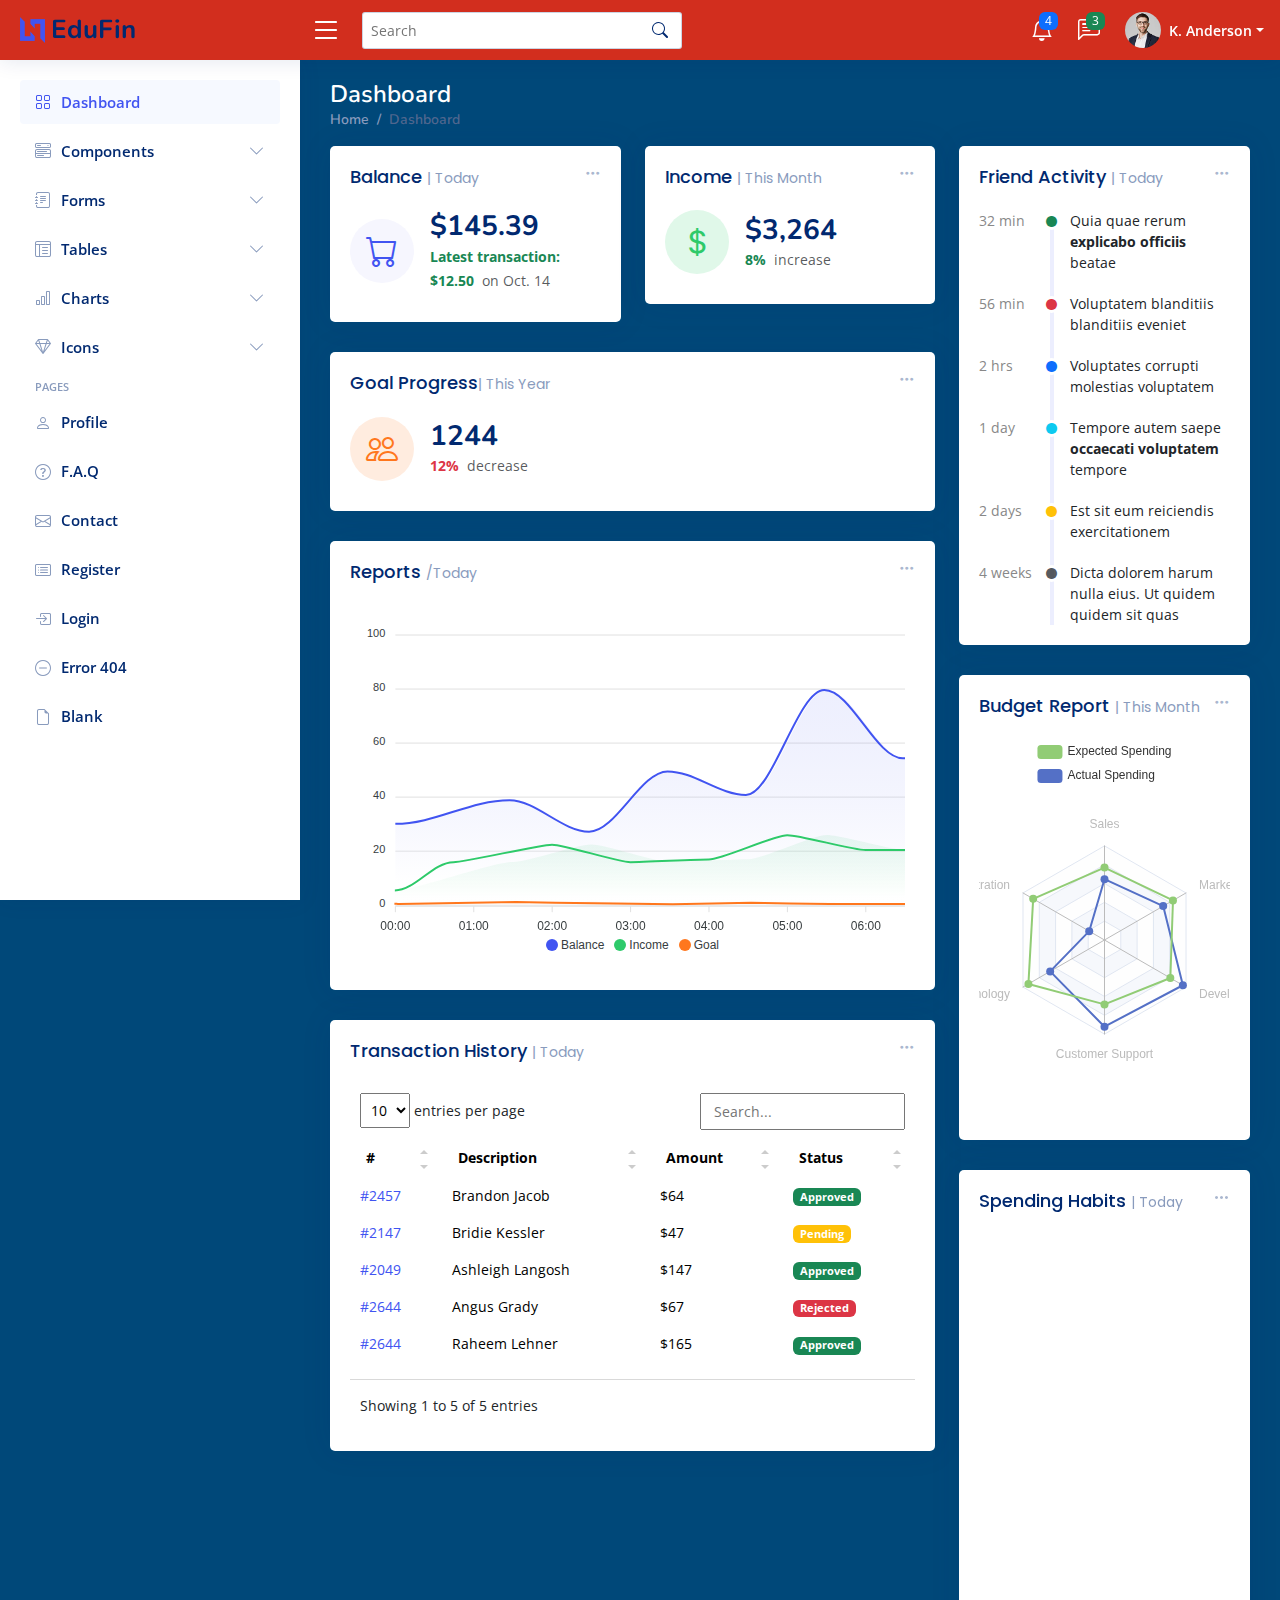
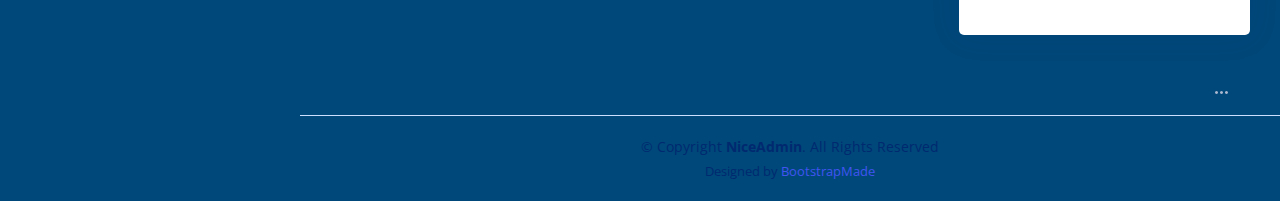
==== commit dab78cda: "lmaoooooooo" ====
--- a/index.html
+++ b/index.html
@@ -677,12 +677,14 @@
                   <div class="card-body">
                     <h5 class="card-title">Balance <span>| Today</span></h5>
 
-                  <div class="d-flex align-items-center">
-                    <div class="card-icon rounded-circle d-flex align-items-center justify-content-center">
-                      <i class="bi bi-cart"></i>
-                    </div>
-                    <div class="ps-3">
-                      <h6 id="data-display">$145.39</h6>
+                    <div class="d-flex align-items-center">
+                      <div
+                        class="card-icon rounded-circle d-flex align-items-center justify-content-center"
+                      >
+                        <i class="bi bi-cart"></i>
+                      </div>
+                      <div class="ps-3">
+                        <h6 id="data-display">$145.39</h6>
                       <script>
                         document.addEventListener("DOMContentLoaded", () => {
                           fetch('http://127.0.0.1:5000/savings', {
@@ -704,14 +706,18 @@
                                   });
                               });
                               </script>
-                      <span class="text-success small pt-1 fw-bold">Latest transaction: $12.50</span> <span class="text-muted small pt-2 ps-1">on Oct. 14</span>
-
+                        <span class="text-success small pt-1 fw-bold"
+                          >Latest transaction: $12.50</span
+                        >
+                        <span class="text-muted small pt-2 ps-1"
+                          >on Oct. 14</span
+                        >
+                      </div>
                     </div>
                   </div>
                 </div>
-
               </div>
-            </div><!-- End Sales Card -->
+              <!-- End Sales Card -->
 
               <!-- Revenue Card -->
               <div class="col-xxl-4 col-md-6">
@@ -1215,63 +1221,73 @@
                   class="echart"
                 ></div>
 
-              <script>
-                document.addEventListener("DOMContentLoaded", () => {
-                  echarts.init(document.querySelector("#trafficChart")).setOption({
-                    tooltip: {
-                      trigger: 'item'
-                    },
-                    legend: {
-                      top: '5%',
-                      left: 'center'
-                    },
-                    series: [{
-                      name: 'Access From',
-                      type: 'pie',
-                      radius: ['40%', '70%'],
-                      avoidLabelOverlap: false,
-                      label: {
-                        show: false,
-                        position: 'center'
-                      },
-                      emphasis: {
-                        label: {
-                          show: true,
-                          fontSize: '18',
-                          fontWeight: 'bold'
-                        }
-                      },
-                      labelLine: {
-                        show: false
-                      },
-                      data: [{
-                          value: 1048,
-                          name: 'Search Engine'
+                <script>
+                  document.addEventListener("DOMContentLoaded", () => {
+                    fetch('http://127.0.0.1:5000/transactions', {
+                                method: 'GET',
+                                headers: {
+                                    'Content-Type': 'application/json'
+                                },
+                                body: JSON.stringify()
+                            }).then(response => {
+                                  if (!response.ok) {
+                                      throw new Error('Network response was not ok');
+                                  }
+                                  return response.json();
+                              }).then(data => {
+                    echarts
+                      .init(document.querySelector("#trafficChart"))
+                      .setOption({
+                        tooltip: {
+                          trigger: "item",
                         },
-                        {
-                          value: 735,
-                          name: 'Direct'
+                        legend: {
+                          top: "5%",
+                          left: "center",
                         },
-                        {
-                          value: 580,
-                          name: 'Email'
-                        },
-                        {
-                          value: 484,
-                          name: 'Union Ads'
-                        },
-                        {
-                          value: 300,
-                          name: 'Video Ads'
-                        }
-                      ]
-                    }]
+                        series: [
+                          {
+                            name: "Access From",
+                            type: "pie",
+                            radius: ["40%", "70%"],
+                            avoidLabelOverlap: false,
+                            label: {
+                              show: false,
+                              position: "center",
+                            },
+                            emphasis: {
+                              label: {
+                                show: true,
+                                fontSize: "18",
+                                fontWeight: "bold",
+                              },
+                            },
+                            labelLine: {
+                              show: false,
+                            },
+                            data: [
+                              {
+                                value: Math.round(data.needs * 100),
+                                name: "Needs",
+                              },
+                              {
+                                value: Math.round(data.wants * 100),
+                                name: "Wants",
+                              },
+                              {
+                                value: Math.round(data.situational * 100),
+                                name: "Situational",
+                              },
+                            ],
+                          },
+                        ],
+                      });
+                    });
                   });
-                });
-              </script>
-
+                </script>
+              </div>
             </div>
-          </div><!-- End Website Traffic -->
+            <!-- End Website Traffic -->
 
             <!-- News & Updates Traffic -->
             <div class="card">
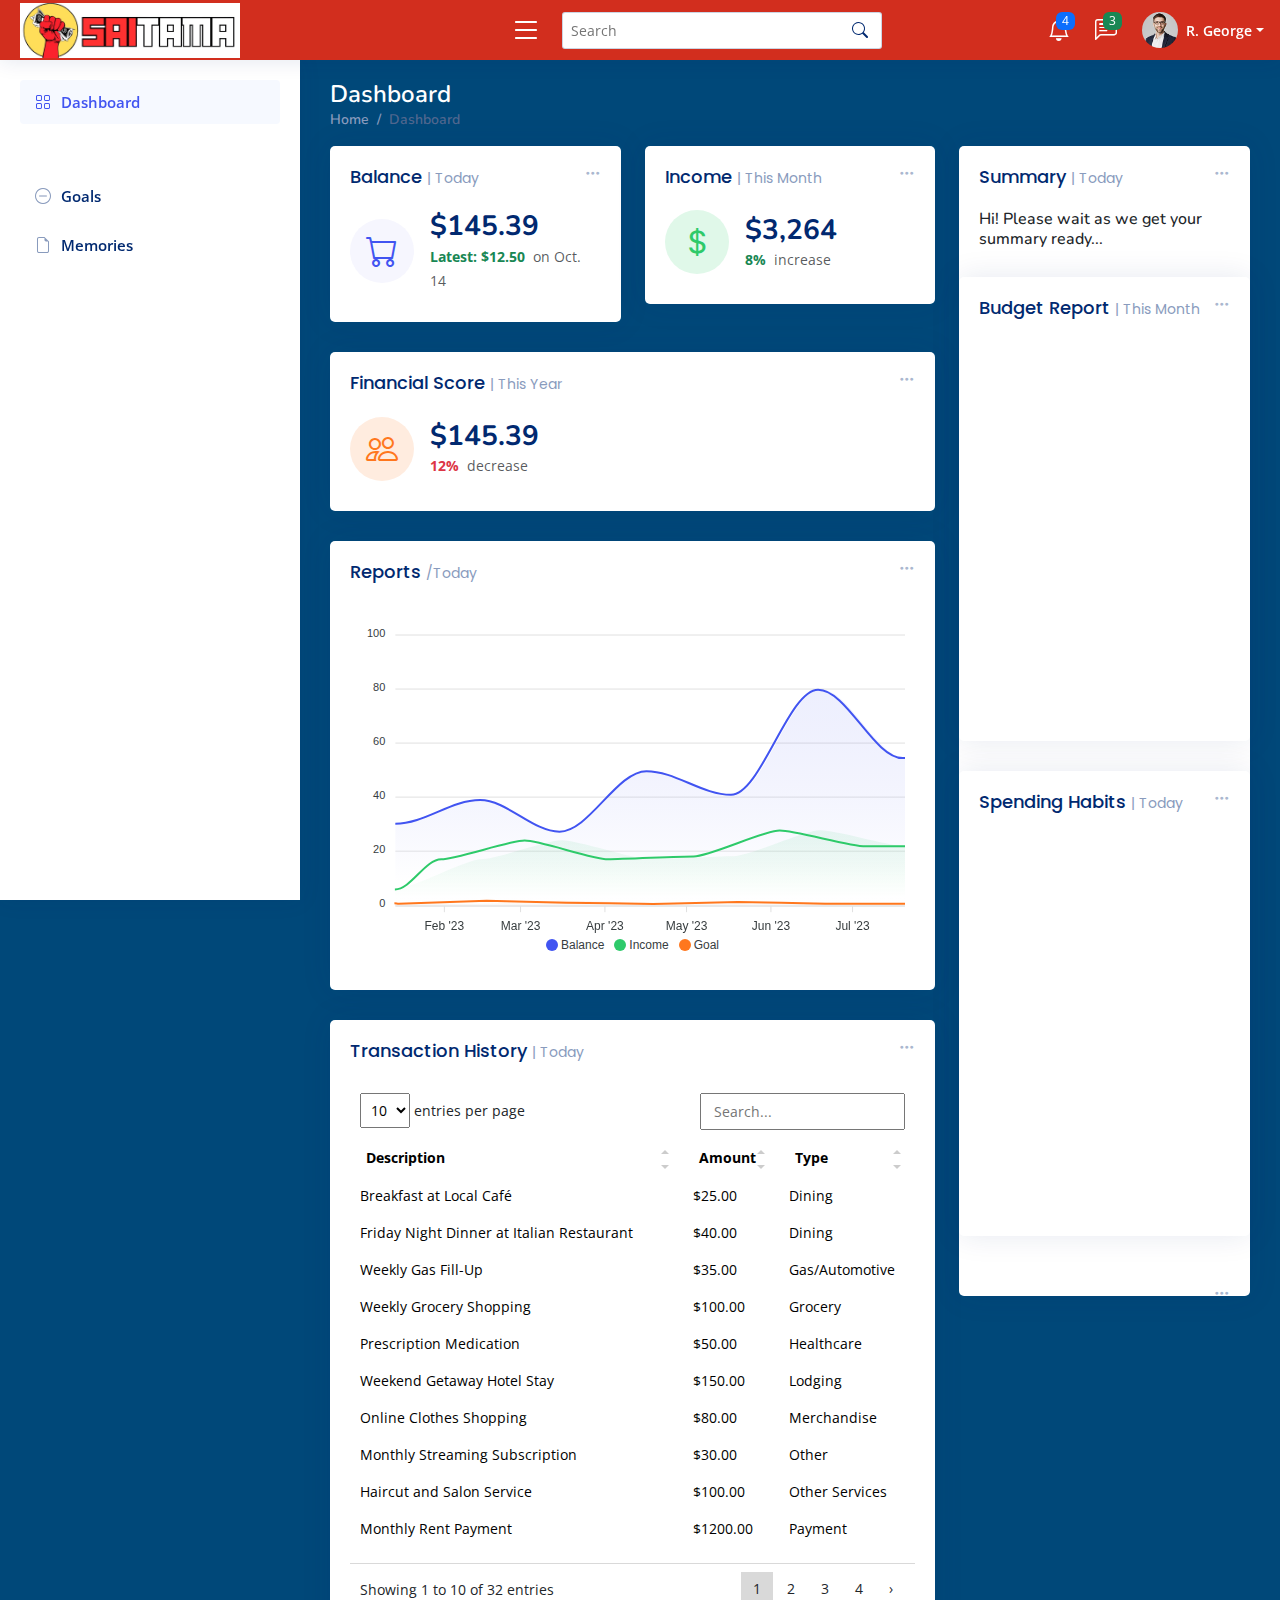
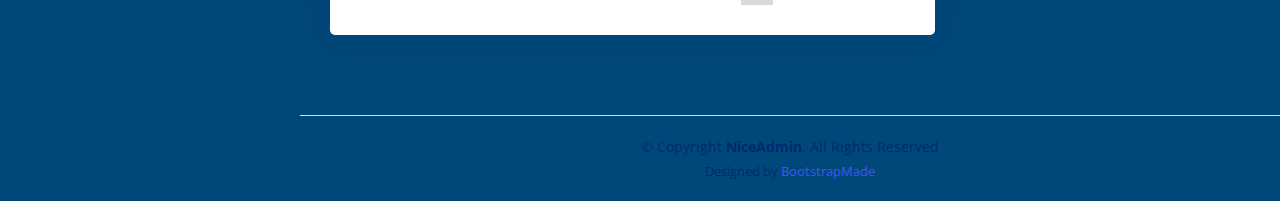
==== commit fa76c4c4: "final" ====
--- a/index.html
+++ b/index.html
@@ -51,8 +51,7 @@
     <header id="header" class="header fixed-top d-flex align-items-center">
       <div class="d-flex align-items-center justify-content-between">
         <a href="index.html" class="logo d-flex align-items-center">
-          <img src="assets/img/logo.png" alt="" />
-          <span class="d-none d-lg-block">EduFin</span>
+          <img src="assets/img/SAITAMA Combined Logo FINAL.jpg" alt="" />
         </a>
         <i class="bi bi-list toggle-sidebar-btn"></i>
       </div>
@@ -270,7 +269,7 @@
                 class="rounded-circle"
               />
               <span class="d-none d-md-block dropdown-toggle ps-2"
-                >K. Anderson</span
+                >R. George</span
               > </a
             ><!-- End Profile Iamge Icon -->
 
@@ -358,278 +357,19 @@
             data-bs-toggle="collapse"
             href="#"
           >
-            <i class="bi bi-menu-button-wide"></i><span>Components</span
-            ><i class="bi bi-chevron-down ms-auto"></i>
-          </a>
-          <ul
-            id="components-nav"
-            class="nav-content collapse"
-            data-bs-parent="#sidebar-nav"
-          >
-            <li>
-              <a href="components-alerts.html">
-                <i class="bi bi-circle"></i><span>Alerts</span>
-              </a>
-            </li>
-            <li>
-              <a href="components-accordion.html">
-                <i class="bi bi-circle"></i><span>Accordion</span>
-              </a>
-            </li>
-            <li>
-              <a href="components-badges.html">
-                <i class="bi bi-circle"></i><span>Badges</span>
-              </a>
-            </li>
-            <li>
-              <a href="components-breadcrumbs.html">
-                <i class="bi bi-circle"></i><span>Breadcrumbs</span>
-              </a>
-            </li>
-            <li>
-              <a href="components-buttons.html">
-                <i class="bi bi-circle"></i><span>Buttons</span>
-              </a>
-            </li>
-            <li>
-              <a href="components-cards.html">
-                <i class="bi bi-circle"></i><span>Cards</span>
-              </a>
-            </li>
-            <li>
-              <a href="components-carousel.html">
-                <i class="bi bi-circle"></i><span>Carousel</span>
-              </a>
-            </li>
-            <li>
-              <a href="components-list-group.html">
-                <i class="bi bi-circle"></i><span>List group</span>
-              </a>
-            </li>
-            <li>
-              <a href="components-modal.html">
-                <i class="bi bi-circle"></i><span>Modal</span>
-              </a>
-            </li>
-            <li>
-              <a href="components-tabs.html">
-                <i class="bi bi-circle"></i><span>Tabs</span>
-              </a>
-            </li>
-            <li>
-              <a href="components-pagination.html">
-                <i class="bi bi-circle"></i><span>Pagination</span>
-              </a>
-            </li>
-            <li>
-              <a href="components-progress.html">
-                <i class="bi bi-circle"></i><span>Progress</span>
-              </a>
-            </li>
-            <li>
-              <a href="components-spinners.html">
-                <i class="bi bi-circle"></i><span>Spinners</span>
-              </a>
-            </li>
-            <li>
-              <a href="components-tooltips.html">
-                <i class="bi bi-circle"></i><span>Tooltips</span>
-              </a>
-            </li>
-          </ul>
-        </li>
-        <!-- End Components Nav -->
 
         <li class="nav-item">
-          <a
-            class="nav-link collapsed"
-            data-bs-target="#forms-nav"
-            data-bs-toggle="collapse"
-            href="#"
-          >
-            <i class="bi bi-journal-text"></i><span>Forms</span
-            ><i class="bi bi-chevron-down ms-auto"></i>
-          </a>
-          <ul
-            id="forms-nav"
-            class="nav-content collapse"
-            data-bs-parent="#sidebar-nav"
-          >
-            <li>
-              <a href="forms-elements.html">
-                <i class="bi bi-circle"></i><span>Form Elements</span>
-              </a>
-            </li>
-            <li>
-              <a href="forms-layouts.html">
-                <i class="bi bi-circle"></i><span>Form Layouts</span>
-              </a>
-            </li>
-            <li>
-              <a href="forms-editors.html">
-                <i class="bi bi-circle"></i><span>Form Editors</span>
-              </a>
-            </li>
-            <li>
-              <a href="forms-validation.html">
-                <i class="bi bi-circle"></i><span>Form Validation</span>
-              </a>
-            </li>
-          </ul>
-        </li>
-        <!-- End Forms Nav -->
-
-        <li class="nav-item">
-          <a
-            class="nav-link collapsed"
-            data-bs-target="#tables-nav"
-            data-bs-toggle="collapse"
-            href="#"
-          >
-            <i class="bi bi-layout-text-window-reverse"></i><span>Tables</span
-            ><i class="bi bi-chevron-down ms-auto"></i>
-          </a>
-          <ul
-            id="tables-nav"
-            class="nav-content collapse"
-            data-bs-parent="#sidebar-nav"
-          >
-            <li>
-              <a href="tables-general.html">
-                <i class="bi bi-circle"></i><span>General Tables</span>
-              </a>
-            </li>
-            <li>
-              <a href="tables-data.html">
-                <i class="bi bi-circle"></i><span>Data Tables</span>
-              </a>
-            </li>
-          </ul>
-        </li>
-        <!-- End Tables Nav -->
-
-        <li class="nav-item">
-          <a
-            class="nav-link collapsed"
-            data-bs-target="#charts-nav"
-            data-bs-toggle="collapse"
-            href="#"
-          >
-            <i class="bi bi-bar-chart"></i><span>Charts</span
-            ><i class="bi bi-chevron-down ms-auto"></i>
-          </a>
-          <ul
-            id="charts-nav"
-            class="nav-content collapse"
-            data-bs-parent="#sidebar-nav"
-          >
-            <li>
-              <a href="charts-chartjs.html">
-                <i class="bi bi-circle"></i><span>Chart.js</span>
-              </a>
-            </li>
-            <li>
-              <a href="charts-apexcharts.html">
-                <i class="bi bi-circle"></i><span>ApexCharts</span>
-              </a>
-            </li>
-            <li>
-              <a href="charts-echarts.html">
-                <i class="bi bi-circle"></i><span>ECharts</span>
-              </a>
-            </li>
-          </ul>
-        </li>
-        <!-- End Charts Nav -->
-
-        <li class="nav-item">
-          <a
-            class="nav-link collapsed"
-            data-bs-target="#icons-nav"
-            data-bs-toggle="collapse"
-            href="#"
-          >
-            <i class="bi bi-gem"></i><span>Icons</span
-            ><i class="bi bi-chevron-down ms-auto"></i>
-          </a>
-          <ul
-            id="icons-nav"
-            class="nav-content collapse"
-            data-bs-parent="#sidebar-nav"
-          >
-            <li>
-              <a href="icons-bootstrap.html">
-                <i class="bi bi-circle"></i><span>Bootstrap Icons</span>
-              </a>
-            </li>
-            <li>
-              <a href="icons-remix.html">
-                <i class="bi bi-circle"></i><span>Remix Icons</span>
-              </a>
-            </li>
-            <li>
-              <a href="icons-boxicons.html">
-                <i class="bi bi-circle"></i><span>Boxicons</span>
-              </a>
-            </li>
-          </ul>
-        </li>
-        <!-- End Icons Nav -->
-
-        <li class="nav-heading">Pages</li>
-
-        <li class="nav-item">
-          <a class="nav-link collapsed" href="users-profile.html">
-            <i class="bi bi-person"></i>
-            <span>Profile</span>
-          </a>
-        </li>
-        <!-- End Profile Page Nav -->
-
-        <li class="nav-item">
-          <a class="nav-link collapsed" href="pages-faq.html">
-            <i class="bi bi-question-circle"></i>
-            <span>F.A.Q</span>
-          </a>
-        </li>
-        <!-- End F.A.Q Page Nav -->
-
-        <li class="nav-item">
-          <a class="nav-link collapsed" href="pages-contact.html">
-            <i class="bi bi-envelope"></i>
-            <span>Contact</span>
-          </a>
-        </li>
-        <!-- End Contact Page Nav -->
-
-        <li class="nav-item">
-          <a class="nav-link collapsed" href="pages-register.html">
-            <i class="bi bi-card-list"></i>
-            <span>Register</span>
-          </a>
-        </li>
-        <!-- End Register Page Nav -->
-
-        <li class="nav-item">
-          <a class="nav-link collapsed" href="pages-login.html">
-            <i class="bi bi-box-arrow-in-right"></i>
-            <span>Login</span>
-          </a>
-        </li>
-        <!-- End Login Page Nav -->
-
-        <li class="nav-item">
-          <a class="nav-link collapsed" href="pages-error-404.html">
+          <a class="nav-link collapsed" href="goal.html">
             <i class="bi bi-dash-circle"></i>
-            <span>Error 404</span>
+            <span>Goals</span>
           </a>
         </li>
         <!-- End Error 404 Page Nav -->
 
         <li class="nav-item">
-          <a class="nav-link collapsed" href="pages-blank.html">
+          <a class="nav-link collapsed" href="memories.html">
             <i class="bi bi-file-earmark"></i>
-            <span>Blank</span>
+            <span>Memories</span>
           </a>
         </li>
         <!-- End Blank Page Nav -->
@@ -700,14 +440,14 @@
                                   return response.json();
                               }).then(data => {
                                   const displayElement = document.getElementById("data-display");
-                                  displayElement.textContent = data.savings; 
+                                  displayElement.textContent = data.savings.toLocaleString('en-US', { style: 'currency', currency: 'EUR' });
                                   }).catch(error => {
                                       console.log('Fetch error: ', error);
                                   });
                               });
                               </script>
                         <span class="text-success small pt-1 fw-bold"
-                          >Latest transaction: $12.50</span
+                          >Latest: $12.50</span
                         >
                         <span class="text-muted small pt-2 ps-1"
                           >on Oct. 14</span
@@ -741,7 +481,6 @@
 
                   <div class="card-body">
                     <h5 class="card-title">Income <span>| This Month</span></h5>
-
                     <div class="d-flex align-items-center">
                       <div
                         class="card-icon rounded-circle d-flex align-items-center justify-content-center"
@@ -749,7 +488,28 @@
                         <i class="bi bi-currency-dollar"></i>
                       </div>
                       <div class="ps-3">
-                        <h6>$3,264</h6>
+                        <h6 id="data-display2">$3,264</h6>
+                        <script>
+                          document.addEventListener("DOMContentLoaded", () => {
+                            fetch('http://127.0.0.1:5000/income', {
+                                  method: 'GET',
+                                  headers: {
+                                      'Content-Type': 'application/json'
+                                  },
+                                  body: JSON.stringify()
+                              }).then(response => {
+                                    if (!response.ok) {
+                                        throw new Error('Network response was not ok');
+                                    }
+                                    return response.json();
+                                }).then(data => {
+                                    const displayElement = document.getElementById("data-display2");
+                                    displayElement.textContent = data.income.toLocaleString('en-US', { style: 'currency', currency: 'USD' });
+                                    }).catch(error => {
+                                        console.log('Fetch error: ', error);
+                                    });
+                                });
+                                </script>
                         <span class="text-success small pt-1 fw-bold">8%</span>
                         <span class="text-muted small pt-2 ps-1">increase</span>
                       </div>
@@ -781,7 +541,7 @@
 
                   <div class="card-body">
                     <h5 class="card-title">
-                      Goal Progress<span>| This Year</span>
+                      Financial Score <span>| This Year</span>
                     </h5>
 
                     <div class="d-flex align-items-center">
@@ -791,7 +551,29 @@
                         <i class="bi bi-people"></i>
                       </div>
                       <div class="ps-3">
-                        <h6>1244</h6>
+                        <h6 id="finscore">$145.39</h6>
+                      <script>
+                        document.addEventListener("DOMContentLoaded", () => {
+                          fetch('http://127.0.0.1:5000/score', {
+                                method: 'GET',
+                                headers: {
+                                    'Content-Type': 'apsplication/json'
+                                },
+                                body: JSON.stringify()
+                            }).then(response => {
+                                  if (!response.ok) {
+                                      throw new Error('Network response was not ok');
+                                  }
+                                  return response.json();
+                              }).then(data => {
+                                  const displayElement = document.getElementById("finscore");
+                                  displayElement.textContent = parseFloat(data.score.toFixed(2)) + "/100"; 
+                                  }).catch(error => {
+                                      console.log('Fetch error: ', error);
+                                  });
+                              });
+                              </script>
+                        
                         <span class="text-danger small pt-1 fw-bold">12%</span>
                         <span class="text-muted small pt-2 ps-1">decrease</span>
                       </div>
@@ -876,18 +658,18 @@
                             xaxis: {
                               type: "datetime",
                               categories: [
-                                "2018-09-19T00:00:00.000Z",
-                                "2018-09-19T01:30:00.000Z",
-                                "2018-09-19T02:30:00.000Z",
-                                "2018-09-19T03:30:00.000Z",
-                                "2018-09-19T04:30:00.000Z",
-                                "2018-09-19T05:30:00.000Z",
-                                "2018-09-19T06:30:00.000Z",
+                                "2023-01-14T00:00:00.000Z",
+                                "2023-02-15T01:30:00.000Z",
+                                "2023-03-16T02:30:00.000Z",
+                                "2023-04-17T03:30:00.000Z",
+                                "2023-05-18T04:30:00.000Z",
+                                "2023-06-19T05:30:00.000Z",
+                                "2023-07-20T06:30:00.000Z",
                               ],
                             },
                             tooltip: {
                               x: {
-                                format: "dd/MM/yy HH:mm",
+                                format: "MM",
                               },
                             },
                           }
@@ -900,6 +682,60 @@
               </div>
               <!-- End Reports -->
 
+              <script>
+                const transactions = [
+    { description: "Breakfast at Local Café", amount: "$25.00", type: "Dining" },
+    { description: "Friday Night Dinner at Italian Restaurant", amount: "$40.00", type: "Dining" },
+    { description: "Weekly Gas Fill-Up", amount: "$35.00", type: "Gas/Automotive" },
+    { description: "Weekly Grocery Shopping", amount: "$100.00", type: "Grocery" },
+    { description: "Prescription Medication", amount: "$50.00", type: "Healthcare" },
+    { description: "Weekend Getaway Hotel Stay", amount: "$150.00", type: "Lodging" },
+    { description: "Online Clothes Shopping", amount: "$80.00", type: "Merchandise" },
+    { description: "Monthly Streaming Subscription", amount: "$30.00", type: "Other" },
+    { description: "Haircut and Salon Service", amount: "$100.00", type: "Other Services" },
+    { description: "Monthly Rent Payment", amount: "$1200.00", type: "Payment" },
+
+    { description: "Coffee and Sandwich at Local Café", amount: "$12.00", type: "Dining" },
+    { description: "Saturday Night Dinner at Sushi Restaurant", amount: "$50.00", type: "Dining" },
+    { description: "Weekly Gas Fill-Up", amount: "$35.00", type: "Gas/Automotive" },
+    { description: "Weekly Grocery Shopping", amount: "$95.00", type: "Grocery" },
+    { description: "Over-the-counter Medication", amount: "$25.00", type: "Healthcare" },
+    { description: "Shoes from Department Store", amount: "$60.00", type: "Merchandise" },
+    { description: "Monthly Magazine Subscription", amount: "$10.00", type: "Other" },
+    { description: "House Cleaning Service", amount: "$60.00", type: "Other Services" },
+    { description: "Utility Bill", amount: "$100.00", type: "Payment" },
+
+    { description: "Coffee and Muffin at Local Café", amount: "$10.00", type: "Dining" },
+    { description: "Weekly Gas Fill-Up", amount: "$40.00", type: "Gas/Automotive" },
+    { description: "Weekly Grocery Shopping", amount: "$110.00", type: "Grocery" },
+    { description: "Hotel for Friend's Wedding", amount: "$180.00", type: "Lodging" },
+    { description: "Book from Local Bookstore", amount: "$20.00", type: "Merchandise" },
+    { description: "Manicure and Pedicure", amount: "$50.00", type: "Other Services" },
+    { description: "Cell Phone Bill", amount: "$50.00", type: "Payment" },
+
+    { description: "Salad and Juice at Health Food Restaurant", amount: "$15.00", type: "Dining" },
+    { description: "Weekly Gas Fill-Up", amount: "$38.00", type: "Gas/Automotive" },
+    { description: "Weekly Grocery Shopping", amount: "$85.00", type: "Grocery" },
+    { description: "Kitchen Appliance from Online Store", amount: "$40.00", type: "Merchandise" },
+    { description: "Monthly Music Streaming Subscription", amount: "$15.00", type: "Other" },
+    { description: "Internet Bill", amount: "$60.00", type: "Payment" }
+];          
+                function renderTransactions() {
+                    let tbody = document.getElementById("transaction-table-body");
+              
+                    tbody.innerHTML = ""; // clear any previous data
+            
+                    transactions.forEach(transaction => {
+                        const tr = `<tr>
+                                        <td>${transaction.description}</td>
+                                        <td>${transaction.amount}</td>
+                                        <td>${transaction.type}</td>
+                                    </tr>`;
+                        tbody.innerHTML += tr;
+                    });
+                }
+            
+            </script>
               <!-- Recent Sales -->
               <div class="col-12">
                 <div class="card recent-sales overflow-auto">
@@ -928,54 +764,19 @@
                     <table class="table table-borderless datatable">
                       <thead>
                         <tr>
-                          <th scope="col">#</th>
                           <th scope="col">Description</th>
                           <th scope="col">Amount</th>
-                          <th scope="col">Status</th>
+                          <th scope="col">Type</th>
                         </tr>
                       </thead>
-                      <tbody>
-                        <tr>
-                          <th scope="row"><a href="#">#2457</a></th>
-                          <td>Brandon Jacob</td>
-                          <td>$64</td>
-                          <td>
-                            <span class="badge bg-success">Approved</span>
-                          </td>
-                        </tr>
-                        <tr>
-                          <th scope="row"><a href="#">#2147</a></th>
-                          <td>Bridie Kessler</td>
-                          <td>$47</td>
-                          <td><span class="badge bg-warning">Pending</span></td>
-                        </tr>
-                        <tr>
-                          <th scope="row"><a href="#">#2049</a></th>
-                          <td>Ashleigh Langosh</td>
-                          <td>$147</td>
-                          <td>
-                            <span class="badge bg-success">Approved</span>
-                          </td>
-                        </tr>
-                        <tr>
-                          <th scope="row"><a href="#">#2644</a></th>
-                          <td>Angus Grady</td>
-                          <td>$67</td>
-                          <td><span class="badge bg-danger">Rejected</span></td>
-                        </tr>
-                        <tr>
-                          <th scope="row"><a href="#">#2644</a></th>
-                          <td>Raheem Lehner</td>
-                          <td>$165</td>
-                          <td>
-                            <span class="badge bg-success">Approved</span>
-                          </td>
-                        </tr>
+                      <tbody id="transaction-table-body">
+                        <script>renderTransactions()</script>
                       </tbody>
                     </table>
                   </div>
                 </div>
               </div>
+              
               <!-- End Recent Sales -->
 
               <!-- Top Selling -->
@@ -1024,84 +825,29 @@
               </div>
 
               <div class="card-body">
-                <h5 class="card-title">Friend Activity <span>| Today</span></h5>
-
-                <div class="activity">
-                  <div class="activity-item d-flex">
-                    <div class="activite-label">32 min</div>
-                    <i
-                      class="bi bi-circle-fill activity-badge text-success align-self-start"
-                    ></i>
-                    <div class="activity-content">
-                      Quia quae rerum
-                      <a href="#" class="fw-bold text-dark"
-                        >explicabo officiis</a
-                      >
-                      beatae
-                    </div>
-                  </div>
-                  <!-- End activity item-->
-
-                  <div class="activity-item d-flex">
-                    <div class="activite-label">56 min</div>
-                    <i
-                      class="bi bi-circle-fill activity-badge text-danger align-self-start"
-                    ></i>
-                    <div class="activity-content">
-                      Voluptatem blanditiis blanditiis eveniet
-                    </div>
-                  </div>
-                  <!-- End activity item-->
-
-                  <div class="activity-item d-flex">
-                    <div class="activite-label">2 hrs</div>
-                    <i
-                      class="bi bi-circle-fill activity-badge text-primary align-self-start"
-                    ></i>
-                    <div class="activity-content">
-                      Voluptates corrupti molestias voluptatem
-                    </div>
-                  </div>
-                  <!-- End activity item-->
-
-                  <div class="activity-item d-flex">
-                    <div class="activite-label">1 day</div>
-                    <i
-                      class="bi bi-circle-fill activity-badge text-info align-self-start"
-                    ></i>
-                    <div class="activity-content">
-                      Tempore autem saepe
-                      <a href="#" class="fw-bold text-dark"
-                        >occaecati voluptatem</a
-                      >
-                      tempore
-                    </div>
-                  </div>
-                  <!-- End activity item-->
-
-                  <div class="activity-item d-flex">
-                    <div class="activite-label">2 days</div>
-                    <i
-                      class="bi bi-circle-fill activity-badge text-warning align-self-start"
-                    ></i>
-                    <div class="activity-content">
-                      Est sit eum reiciendis exercitationem
-                    </div>
-                  </div>
-                  <!-- End activity item-->
-
-                  <div class="activity-item d-flex">
-                    <div class="activite-label">4 weeks</div>
-                    <i
-                      class="bi bi-circle-fill activity-badge text-muted align-self-start"
-                    ></i>
-                    <div class="activity-content">
-                      Dicta dolorem harum nulla eius. Ut quidem quidem sit quas
-                    </div>
-                  </div>
-                  <!-- End activity item-->
-                </div>
-              </div>
+                <h5 class="card-title">Summary <span>| Today</span></h5>
+                <h6 id="sum">Hi! Please wait as we get your summary ready...</h6>
+                      <script>
+                        document.addEventListener("DOMContentLoaded", () => {
+                          fetch('http://127.0.0.1:5000/gpt', {
+                                method: 'GET',
+                                headers: {
+                                    'Content-Type': 'application/json'
+                                },
+                                body: JSON.stringify()
+                            }).then(response => {
+                                  if (!response.ok) {
+                                      throw new Error('Network response was not ok');
+                                  }
+                                  return response.json();
+                              }).then(data => {
+                                  const displayElement = document.getElementById("sum");
+                                  displayElement.textContent = data.message;
+                                  }).catch(error => {
+                                      console.log('Fetch error: ', error);
+                                  });
+                              });
+                              </script>
             </div>
             <!-- End Recent Activity -->
 
@@ -1135,7 +881,18 @@
 
                 <script>
                   document.addEventListener("DOMContentLoaded", () => {
-                    var budgetChart = echarts
+                    fetch('http://127.0.0.1:5000/EA', {
+                                method: 'GET',
+                                headers: {
+                                    'Content-Type': 'application/json'
+                                },
+                                body: JSON.stringify()
+                            }).then(response => {
+                                  if (!response.ok) {
+                                      throw new Error('Network response was not ok');
+                                  }
+                                  return response.json();
+                              }).then(data => {echarts
                       .init(document.querySelector("#budgetChart"))
                       .setOption({
                         legend: {
@@ -1145,28 +902,16 @@
                           // shape: 'circle',
                           indicator: [
                             {
-                              name: "Sales",
-                              max: 6500,
+                              name: "Wants",
+                              max: data.income * 0.3,
                             },
                             {
-                              name: "Administration",
-                              max: 16000,
+                              name: "Situational",
+                              max: data.income * 0.25,
                             },
                             {
-                              name: "Information Technology",
-                              max: 30000,
-                            },
-                            {
-                              name: "Customer Support",
-                              max: 38000,
-                            },
-                            {
-                              name: "Development",
-                              max: 52000,
-                            },
-                            {
-                              name: "Marketing",
-                              max: 25000,
+                              name: "Needs",
+                              max: data.income * 0.85,
                             },
                           ],
                         },
@@ -1176,12 +921,12 @@
                             type: "radar",
                             data: [
                               {
-                                value: [4200, 3000, 20000, 35000, 50000, 18000],
+                                value: [data.wants, data.situational, data.needs],
                                 name: "Actual Spending",
                               },
                               {
                                 value: [
-                                  5000, 14000, 28000, 26000, 42000, 21000,
+                                  data.e_wants, data.e_situational, data.e_needs
                                 ],
                                 name: "Expected Spending",
                               },
@@ -1190,6 +935,7 @@
                         ],
                       });
                   });
+                });
                 </script>
               </div>
             </div>
--- a/assets/css/style.css
+++ b/assets/css/style.css
@@ -1,1233 +1,1259 @@
-/**
-* Template Name: NiceAdmin
-* Updated: Sep 18 2023 with Bootstrap v5.3.2
-* Template URL: https://bootstrapmade.com/nice-admin-bootstrap-admin-html-template/
-* Author: BootstrapMade.com
-* License: https://bootstrapmade.com/license/
-*/
-
-/*--------------------------------------------------------------
-# General
---------------------------------------------------------------*/
-:root {
-  scroll-behavior: smooth;
-}
-
-body {
-  font-family: "Open Sans", sans-serif;
-  background:#004879;
-  color: #444444;
-}
-
-a {
-  color: #4154f1;
-  text-decoration: none;
-}
-
-a:hover {
-  color: #717ff5;
-  text-decoration: none;
-}
-
-h1,
-h2,
-h3,
-h4,
-h5,
-h6 {
-  font-family: "Nunito", sans-serif;
-}
-
-/*--------------------------------------------------------------
-# Main
---------------------------------------------------------------*/
-#main {
-  margin-top: 60px;
-  padding: 20px 30px;
-  transition: all 0.3s;
-}
-
-@media (max-width: 1199px) {
-  #main {
-    padding: 20px;
-  }
-}
-
-/*--------------------------------------------------------------
-# Page Title
---------------------------------------------------------------*/
-.pagetitle {
-  margin-bottom: 10px;
-}
-
-.pagetitle h1 {
-  font-size: 24px;
-  margin-bottom: 0;
-  font-weight: 600;
-  color: white;
-}
-
-/*--------------------------------------------------------------
-# Back to top button
---------------------------------------------------------------*/
-.back-to-top {
-  position: fixed;
-  visibility: hidden;
-  opacity: 0;
-  right: 15px;
-  bottom: 15px;
-  z-index: 99999;
-  background: #4154f1;
-  width: 40px;
-  height: 40px;
-  border-radius: 4px;
-  transition: all 0.4s;
-}
-
-.back-to-top i {
-  font-size: 24px;
-  color: #fff;
-  line-height: 0;
-}
-
-.back-to-top:hover {
-  background: #6776f4;
-  color: #fff;
-}
-
-.back-to-top.active {
-  visibility: visible;
-  opacity: 1;
-}
-
-/*--------------------------------------------------------------
-# Override some default Bootstrap stylings
---------------------------------------------------------------*/
-/* Dropdown menus */
-.dropdown-menu {
-  border-radius: 4px;
-  padding: 10px 0;
-  animation-name: dropdown-animate;
-  animation-duration: 0.2s;
-  animation-fill-mode: both;
-  border: 0;
-  box-shadow: 0 5px 30px 0 rgba(82, 63, 105, 0.2);
-}
-
-.dropdown-menu .dropdown-header,
-.dropdown-menu .dropdown-footer {
-  text-align: center;
-  font-size: 15px;
-  padding: 10px 25px;
-}
-
-.dropdown-menu .dropdown-footer a {
-  color: #444444;
-  text-decoration: underline;
-}
-
-.dropdown-menu .dropdown-footer a:hover {
-  text-decoration: none;
-}
-
-.dropdown-menu .dropdown-divider {
-  color: #a5c5fe;
-  margin: 0;
-}
-
-.dropdown-menu .dropdown-item {
-  font-size: 14px;
-  padding: 10px 15px;
-  transition: 0.3s;
-}
-
-.dropdown-menu .dropdown-item i {
-  margin-right: 10px;
-  font-size: 18px;
-  line-height: 0;
-}
-
-.dropdown-menu .dropdown-item:hover {
-  background-color: #f6f9ff;
-}
-
-@media (min-width: 768px) {
-  .dropdown-menu-arrow::before {
-    content: "";
-    width: 13px;
-    height: 13px;
-    background: #fff;
-    position: absolute;
-    top: -7px;
-    right: 20px;
-    transform: rotate(45deg);
-    border-top: 1px solid #eaedf1;
-    border-left: 1px solid #eaedf1;
-  }
-}
-
-@keyframes dropdown-animate {
-  0% {
-    opacity: 0;
-  }
-
-  100% {
-    opacity: 1;
-  }
-
-  0% {
-    opacity: 0;
-  }
-}
-
-/* Light Backgrounds */
-.bg-primary-light {
-  background-color: #cfe2ff;
-  border-color: #cfe2ff;
-}
-
-.bg-secondary-light {
-  background-color: #e2e3e5;
-  border-color: #e2e3e5;
-}
-
-.bg-success-light {
-  background-color: #d1e7dd;
-  border-color: #d1e7dd;
-}
-
-.bg-danger-light {
-  background-color: #f8d7da;
-  border-color: #f8d7da;
-}
-
-.bg-warning-light {
-  background-color: #fff3cd;
-  border-color: #fff3cd;
-}
-
-.bg-info-light {
-  background-color: #cff4fc;
-  border-color: #cff4fc;
-}
-
-.bg-dark-light {
-  background-color: #d3d3d4;
-  border-color: #d3d3d4;
-}
-
-/* Card */
-.card {
-  margin-bottom: 30px;
-  border: none;
-  border-radius: 5px;
-  box-shadow: 0px 0 30px rgba(1, 41, 112, 0.1);
-}
-
-.card-header,
-.card-footer {
-  border-color: #ebeef4;
-  background-color: #fff;
-  color: #798eb3;
-  padding: 15px;
-}
-
-.card-title {
-  padding: 20px 0 15px 0;
-  font-size: 18px;
-  font-weight: 500;
-  color: #012970;
-  font-family: "Poppins", sans-serif;
-}
-
-.card-title span {
-  color: #899bbd;
-  font-size: 14px;
-  font-weight: 400;
-}
-
-.card-body {
-  padding: 0 20px 20px 20px;
-}
-
-.card-img-overlay {
-  background-color: rgba(255, 255, 255, 0.6);
-}
-
-/* Alerts */
-.alert-heading {
-  font-weight: 500;
-  font-family: "Poppins", sans-serif;
-  font-size: 20px;
-}
-
-/* Close Button */
-.btn-close {
-  background-size: 25%;
-}
-
-.btn-close:focus {
-  outline: 0;
-  box-shadow: none;
-}
-
-/* Accordion */
-.accordion-item {
-  border: 1px solid #ebeef4;
-}
-
-.accordion-button:focus {
-  outline: 0;
-  box-shadow: none;
-}
-
-.accordion-button:not(.collapsed) {
-  color: #012970;
-  background-color: #f6f9ff;
-}
-
-.accordion-flush .accordion-button {
-  padding: 15px 0;
-  background: none;
-  border: 0;
-}
-
-.accordion-flush .accordion-button:not(.collapsed) {
-  box-shadow: none;
-  color: #4154f1;
-}
-
-.accordion-flush .accordion-body {
-  padding: 0 0 15px 0;
-  color: #3e4f6f;
-  font-size: 15px;
-}
-
-/* Breadcrumbs */
-.breadcrumb {
-  font-size: 14px;
-  font-family: "Nunito", sans-serif;
-  color: #899bbd;
-  font-weight: 600;
-}
-
-.breadcrumb a {
-  color: #899bbd;
-  transition: 0.3s;
-}
-
-.breadcrumb a:hover {
-  color: #51678f;
-}
-
-.breadcrumb .breadcrumb-item::before {
-  color: #899bbd;
-}
-
-.breadcrumb .active {
-  color: #51678f;
-  font-weight: 600;
-}
-
-/* Bordered Tabs */
-.nav-tabs-bordered {
-  border-bottom: 2px solid #ebeef4;
-}
-
-.nav-tabs-bordered .nav-link {
-  margin-bottom: -2px;
-  border: none;
-  color: #2c384e;
-}
-
-.nav-tabs-bordered .nav-link:hover,
-.nav-tabs-bordered .nav-link:focus {
-  color: #4154f1;
-}
-
-.nav-tabs-bordered .nav-link.active {
-  background-color: #fff;
-  color: #4154f1;
-  border-bottom: 2px solid #4154f1;
-}
-
-/*--------------------------------------------------------------
-# Header
---------------------------------------------------------------*/
-.logo {
-  line-height: 1;
-}
-
-@media (min-width: 1200px) {
-  .logo {
-    width: 280px;
-  }
-}
-
-.logo img {
-  max-height: 26px;
-  margin-right: 6px;
-}
-
-.logo span {
-  font-size: 26px;
-  font-weight: 700;
-  color: #012970;
-  font-family: "Nunito", sans-serif;
-}
-
-.header {
-  transition: all 0.5s;
-  z-index: 997;
-  height: 60px;
-  box-shadow: 0px 2px 20px rgba(1, 41, 112, 0.1);
-  background-color: #D22E1E;
-  padding-left: 20px;
-  /* Toggle Sidebar Button */
-  /* Search Bar */
-}
-
-.header .toggle-sidebar-btn {
-  font-size: 32px;
-  padding-left: 10px;
-  cursor: pointer;
-  color: white;
-}
-
-.header .search-bar {
-  min-width: 360px;
-  padding: 0 20px;
-}
-
-@media (max-width: 1199px) {
-  .header .search-bar {
-    position: fixed;
-    top: 50px;
-    left: 0;
-    right: 0;
-    padding: 20px;
-    box-shadow: 0px 0px 15px 0px rgba(1, 41, 112, 0.1);
-    background: white;
-    z-index: 9999;
-    transition: 0.3s;
-    visibility: hidden;
-    opacity: 0;
-  }
-
-  .header .search-bar-show {
-    top: 60px;
-    visibility: visible;
-    opacity: 1;
-  }
-}
-
-.header .search-form {
-  width: 100%;
-}
-
-.header .search-form input {
-  border: 0;
-  font-size: 14px;
-  color: #012970;
-  border: 1px solid rgba(1, 41, 112, 0.2);
-  padding: 7px 38px 7px 8px;
-  border-radius: 3px;
-  transition: 0.3s;
-  width: 100%;
-}
-
-.header .search-form input:focus,
-.header .search-form input:hover {
-  outline: none;
-  box-shadow: 0 0 10px 0 rgba(1, 41, 112, 0.15);
-  border: 1px solid rgba(1, 41, 112, 0.3);
-}
-
-.header .search-form button {
-  border: 0;
-  padding: 0;
-  margin-left: -30px;
-  background: none;
-}
-
-.header .search-form button i {
-  color: #012970;
-}
-
-/*--------------------------------------------------------------
-# Header Nav
---------------------------------------------------------------*/
-.header-nav ul {
-  list-style: none;
-}
-
-.header-nav>ul {
-  margin: 0;
-  padding: 0;
-}
-
-.header-nav .nav-icon {
-  font-size: 22px;
-  color: white;
-  margin-right: 25px;
-  position: relative;
-}
-
-.header-nav .nav-profile {
-  color: white;
-}
-
-.header-nav .nav-profile img {
-  max-height: 36px;
-}
-
-.header-nav .nav-profile span {
-  font-size: 14px;
-  font-weight: 600;
-}
-
-.header-nav .badge-number {
-  position: absolute;
-  inset: -2px -5px auto auto;
-  font-weight: normal;
-  font-size: 12px;
-  padding: 3px 6px;
-}
-
-.header-nav .notifications {
-  inset: 8px -15px auto auto !important;
-}
-
-.header-nav .notifications .notification-item {
-  display: flex;
-  align-items: center;
-  padding: 15px 10px;
-  transition: 0.3s;
-}
-
-.header-nav .notifications .notification-item i {
-  margin: 0 20px 0 10px;
-  font-size: 24px;
-}
-
-.header-nav .notifications .notification-item h4 {
-  font-size: 16px;
-  font-weight: 600;
-  margin-bottom: 5px;
-}
-
-.header-nav .notifications .notification-item p {
-  font-size: 13px;
-  margin-bottom: 3px;
-  color: #919191;
-}
-
-.header-nav .notifications .notification-item:hover {
-  background-color: #f6f9ff;
-}
-
-.header-nav .messages {
-  inset: 8px -15px auto auto !important;
-}
-
-.header-nav .messages .message-item {
-  padding: 15px 10px;
-  transition: 0.3s;
-}
-
-.header-nav .messages .message-item a {
-  display: flex;
-}
-
-.header-nav .messages .message-item img {
-  margin: 0 20px 0 10px;
-  max-height: 40px;
-}
-
-.header-nav .messages .message-item h4 {
-  font-size: 16px;
-  font-weight: 600;
-  margin-bottom: 5px;
-  color: #444444;
-}
-
-.header-nav .messages .message-item p {
-  font-size: 13px;
-  margin-bottom: 3px;
-  color: #919191;
-}
-
-.header-nav .messages .message-item:hover {
-  background-color: #f6f9ff;
-}
-
-.header-nav .profile {
-  min-width: 240px;
-  padding-bottom: 0;
-  top: 8px !important;
-}
-
-.header-nav .profile .dropdown-header h6 {
-  font-size: 18px;
-  margin-bottom: 0;
-  font-weight: 600;
-  color: #444444;
-}
-
-.header-nav .profile .dropdown-header span {
-  font-size: 14px;
-}
-
-.header-nav .profile .dropdown-item {
-  font-size: 14px;
-  padding: 10px 15px;
-  transition: 0.3s;
-}
-
-.header-nav .profile .dropdown-item i {
-  margin-right: 10px;
-  font-size: 18px;
-  line-height: 0;
-}
-
-.header-nav .profile .dropdown-item:hover {
-  background-color: #f6f9ff;
-}
-
-/*--------------------------------------------------------------
-# Sidebar
---------------------------------------------------------------*/
-.sidebar {
-  position: fixed;
-  top: 60px;
-  left: 0;
-  bottom: 0;
-  width: 300px;
-  z-index: 996;
-  transition: all 0.3s;
-  padding: 20px;
-  overflow-y: auto;
-  scrollbar-width: thin;
-  scrollbar-color: #aab7cf transparent;
-  box-shadow: 0px 0px 20px rgba(1, 41, 112, 0.1);
-  background-color: #fff;
-}
-
-@media (max-width: 1199px) {
-  .sidebar {
-    left: -300px;
-  }
-}
-
-.sidebar::-webkit-scrollbar {
-  width: 5px;
-  height: 8px;
-  background-color: #fff;
-}
-
-.sidebar::-webkit-scrollbar-thumb {
-  background-color: #aab7cf;
-}
-
-@media (min-width: 1200px) {
-
-  #main,
-  #footer {
-    margin-left: 300px;
-  }
-}
-
-@media (max-width: 1199px) {
-  .toggle-sidebar .sidebar {
-    left: 0;
-  }
-}
-
-@media (min-width: 1200px) {
-
-  .toggle-sidebar #main,
-  .toggle-sidebar #footer {
-    margin-left: 0;
-  }
-
-  .toggle-sidebar .sidebar {
-    left: -300px;
-  }
-}
-
-.sidebar-nav {
-  padding: 0;
-  margin: 0;
-  list-style: none;
-}
-
-.sidebar-nav li {
-  padding: 0;
-  margin: 0;
-  list-style: none;
-}
-
-.sidebar-nav .nav-item {
-  margin-bottom: 5px;
-}
-
-.sidebar-nav .nav-heading {
-  font-size: 11px;
-  text-transform: uppercase;
-  color: #899bbd;
-  font-weight: 600;
-  margin: 10px 0 5px 15px;
-}
-
-.sidebar-nav .nav-link {
-  display: flex;
-  align-items: center;
-  font-size: 15px;
-  font-weight: 600;
-  color: #4154f1;
-  transition: 0.3;
-  background: #f6f9ff;
-  padding: 10px 15px;
-  border-radius: 4px;
-}
-
-.sidebar-nav .nav-link i {
-  font-size: 16px;
-  margin-right: 10px;
-  color: #4154f1;
-}
-
-.sidebar-nav .nav-link.collapsed {
-  color: #012970;
-  background: #fff;
-}
-
-.sidebar-nav .nav-link.collapsed i {
-  color: #899bbd;
-}
-
-.sidebar-nav .nav-link:hover {
-  color: #4154f1;
-  background: #f6f9ff;
-}
-
-.sidebar-nav .nav-link:hover i {
-  color: #4154f1;
-}
-
-.sidebar-nav .nav-link .bi-chevron-down {
-  margin-right: 0;
-  transition: transform 0.2s ease-in-out;
-}
-
-.sidebar-nav .nav-link:not(.collapsed) .bi-chevron-down {
-  transform: rotate(180deg);
-}
-
-.sidebar-nav .nav-content {
-  padding: 5px 0 0 0;
-  margin: 0;
-  list-style: none;
-}
-
-.sidebar-nav .nav-content a {
-  display: flex;
-  align-items: center;
-  font-size: 14px;
-  font-weight: 600;
-  color: #012970;
-  transition: 0.3;
-  padding: 10px 0 10px 40px;
-  transition: 0.3s;
-}
-
-.sidebar-nav .nav-content a i {
-  font-size: 6px;
-  margin-right: 8px;
-  line-height: 0;
-  border-radius: 50%;
-}
-
-.sidebar-nav .nav-content a:hover,
-.sidebar-nav .nav-content a.active {
-  color: #4154f1;
-}
-
-.sidebar-nav .nav-content a.active i {
-  background-color: #4154f1;
-}
-
-/*--------------------------------------------------------------
-# Dashboard
---------------------------------------------------------------*/
-/* Filter dropdown */
-.dashboard .filter {
-  position: absolute;
-  right: 0px;
-  top: 15px;
-}
-
-.dashboard .filter .icon {
-  color: #aab7cf;
-  padding-right: 20px;
-  padding-bottom: 5px;
-  transition: 0.3s;
-  font-size: 16px;
-}
-
-.dashboard .filter .icon:hover,
-.dashboard .filter .icon:focus {
-  color: #4154f1;
-}
-
-.dashboard .filter .dropdown-header {
-  padding: 8px 15px;
-}
-
-.dashboard .filter .dropdown-header h6 {
-  text-transform: uppercase;
-  font-size: 14px;
-  font-weight: 600;
-  letter-spacing: 1px;
-  color: #aab7cf;
-  margin-bottom: 0;
-  padding: 0;
-}
-
-.dashboard .filter .dropdown-item {
-  padding: 8px 15px;
-}
-
-/* Info Cards */
-.dashboard .info-card {
-  padding-bottom: 10px;
-}
-
-.dashboard .info-card h6 {
-  font-size: 28px;
-  color: #012970;
-  font-weight: 700;
-  margin: 0;
-  padding: 0;
-}
-
-.dashboard .card-icon {
-  font-size: 32px;
-  line-height: 0;
-  width: 64px;
-  height: 64px;
-  flex-shrink: 0;
-  flex-grow: 0;
-}
-
-.dashboard .sales-card .card-icon {
-  color: #4154f1;
-  background: #f6f6fe;
-}
-
-.dashboard .revenue-card .card-icon {
-  color: #2eca6a;
-  background: #e0f8e9;
-}
-
-.dashboard .customers-card .card-icon {
-  color: #ff771d;
-  background: #ffecdf;
-}
-
-/* Activity */
-.dashboard .activity {
-  font-size: 14px;
-}
-
-.dashboard .activity .activity-item .activite-label {
-  color: #888;
-  position: relative;
-  flex-shrink: 0;
-  flex-grow: 0;
-  min-width: 64px;
-}
-
-.dashboard .activity .activity-item .activite-label::before {
-  content: "";
-  position: absolute;
-  right: -11px;
-  width: 4px;
-  top: 0;
-  bottom: 0;
-  background-color: #eceefe;
-}
-
-.dashboard .activity .activity-item .activity-badge {
-  margin-top: 3px;
-  z-index: 1;
-  font-size: 11px;
-  line-height: 0;
-  border-radius: 50%;
-  flex-shrink: 0;
-  border: 3px solid #fff;
-  flex-grow: 0;
-}
-
-.dashboard .activity .activity-item .activity-content {
-  padding-left: 10px;
-  padding-bottom: 20px;
-}
-
-.dashboard .activity .activity-item:first-child .activite-label::before {
-  top: 5px;
-}
-
-.dashboard .activity .activity-item:last-child .activity-content {
-  padding-bottom: 0;
-}
-
-/* News & Updates */
-.dashboard .news .post-item+.post-item {
-  margin-top: 15px;
-}
-
-.dashboard .news img {
-  width: 80px;
-  float: left;
-  border-radius: 5px;
-}
-
-.dashboard .news h4 {
-  font-size: 15px;
-  margin-left: 95px;
-  font-weight: bold;
-  margin-bottom: 5px;
-}
-
-.dashboard .news h4 a {
-  color: #012970;
-  transition: 0.3s;
-}
-
-.dashboard .news h4 a:hover {
-  color: #4154f1;
-}
-
-.dashboard .news p {
-  font-size: 14px;
-  color: #777777;
-  margin-left: 95px;
-}
-
-/* Recent Sales */
-.dashboard .recent-sales {
-  font-size: 14px;
-}
-
-.dashboard .recent-sales .table thead {
-  background: #f6f6fe;
-}
-
-.dashboard .recent-sales .table thead th {
-  border: 0;
-}
-
-.dashboard .recent-sales .dataTable-top {
-  padding: 0 0 10px 0;
-}
-
-.dashboard .recent-sales .dataTable-bottom {
-  padding: 10px 0 0 0;
-}
-
-/* Top Selling */
-.dashboard .top-selling {
-  font-size: 14px;
-}
-
-.dashboard .top-selling .table thead {
-  background: #f6f6fe;
-}
-
-.dashboard .top-selling .table thead th {
-  border: 0;
-}
-
-.dashboard .top-selling .table tbody td {
-  vertical-align: middle;
-}
-
-.dashboard .top-selling img {
-  border-radius: 5px;
-  max-width: 60px;
-}
-
-/*--------------------------------------------------------------
-# Icons list page
---------------------------------------------------------------*/
-.iconslist {
-  display: grid;
-  max-width: 100%;
-  grid-template-columns: repeat(auto-fit, minmax(180px, 1fr));
-  gap: 1.25rem;
-  padding-top: 15px;
-}
-
-.iconslist .icon {
-  background-color: #fff;
-  border-radius: 0.25rem;
-  text-align: center;
-  color: #012970;
-  padding: 15px 0;
-}
-
-.iconslist i {
-  margin: 0.25rem;
-  font-size: 2.5rem;
-}
-
-.iconslist .label {
-  font-family: var(--bs-font-monospace);
-  display: inline-block;
-  width: 100%;
-  overflow: hidden;
-  padding: 0.25rem;
-  font-size: 12px;
-  text-overflow: ellipsis;
-  white-space: nowrap;
-  color: #666;
-}
-
-/*--------------------------------------------------------------
-# Profie Page
---------------------------------------------------------------*/
-.profile .profile-card img {
-  max-width: 120px;
-}
-
-.profile .profile-card h2 {
-  font-size: 24px;
-  font-weight: 700;
-  color: #2c384e;
-  margin: 10px 0 0 0;
-}
-
-.profile .profile-card h3 {
-  font-size: 18px;
-}
-
-.profile .profile-card .social-links a {
-  font-size: 20px;
-  display: inline-block;
-  color: rgba(1, 41, 112, 0.5);
-  line-height: 0;
-  margin-right: 10px;
-  transition: 0.3s;
-}
-
-.profile .profile-card .social-links a:hover {
-  color: #012970;
-}
-
-.profile .profile-overview .row {
-  margin-bottom: 20px;
-  font-size: 15px;
-}
-
-.profile .profile-overview .card-title {
-  color: #012970;
-}
-
-.profile .profile-overview .label {
-  font-weight: 600;
-  color: rgba(1, 41, 112, 0.6);
-}
-
-.profile .profile-edit label {
-  font-weight: 600;
-  color: rgba(1, 41, 112, 0.6);
-}
-
-.profile .profile-edit img {
-  max-width: 120px;
-}
-
-/*--------------------------------------------------------------
-# F.A.Q Page
---------------------------------------------------------------*/
-.faq .basic h6 {
-  font-size: 18px;
-  font-weight: 600;
-  color: #4154f1;
-}
-
-.faq .basic p {
-  color: #6980aa;
-}
-
-/*--------------------------------------------------------------
-# Contact
---------------------------------------------------------------*/
-.contact .info-box {
-  padding: 28px 30px;
-}
-
-.contact .info-box i {
-  font-size: 38px;
-  line-height: 0;
-  color: #4154f1;
-}
-
-.contact .info-box h3 {
-  font-size: 20px;
-  color: #012970;
-  font-weight: 700;
-  margin: 20px 0 10px 0;
-}
-
-.contact .info-box p {
-  padding: 0;
-  line-height: 24px;
-  font-size: 14px;
-  margin-bottom: 0;
-}
-
-.contact .php-email-form .error-message {
-  display: none;
-  color: #fff;
-  background: #ed3c0d;
-  text-align: left;
-  padding: 15px;
-  margin-bottom: 24px;
-  font-weight: 600;
-}
-
-.contact .php-email-form .sent-message {
-  display: none;
-  color: #fff;
-  background: #18d26e;
-  text-align: center;
-  padding: 15px;
-  margin-bottom: 24px;
-  font-weight: 600;
-}
-
-.contact .php-email-form .loading {
-  display: none;
-  background: #fff;
-  text-align: center;
-  padding: 15px;
-  margin-bottom: 24px;
-}
-
-.contact .php-email-form .loading:before {
-  content: "";
-  display: inline-block;
-  border-radius: 50%;
-  width: 24px;
-  height: 24px;
-  margin: 0 10px -6px 0;
-  border: 3px solid #18d26e;
-  border-top-color: #eee;
-  animation: animate-loading 1s linear infinite;
-}
-
-.contact .php-email-form input,
-.contact .php-email-form textarea {
-  border-radius: 0;
-  box-shadow: none;
-  font-size: 14px;
-  border-radius: 0;
-}
-
-.contact .php-email-form input:focus,
-.contact .php-email-form textarea:focus {
-  border-color: #4154f1;
-}
-
-.contact .php-email-form input {
-  padding: 10px 15px;
-}
-
-.contact .php-email-form textarea {
-  padding: 12px 15px;
-}
-
-.contact .php-email-form button[type=submit] {
-  background: #4154f1;
-  border: 0;
-  padding: 10px 30px;
-  color: #fff;
-  transition: 0.4s;
-  border-radius: 4px;
-}
-
-.contact .php-email-form button[type=submit]:hover {
-  background: #5969f3;
-}
-
-@keyframes animate-loading {
-  0% {
-    transform: rotate(0deg);
-  }
-
-  100% {
-    transform: rotate(360deg);
-  }
-}
-
-/*--------------------------------------------------------------
-# Error 404
---------------------------------------------------------------*/
-.error-404 {
-  padding: 30px;
-}
-
-.error-404 h1 {
-  font-size: 180px;
-  font-weight: 700;
-  color: #4154f1;
-  margin-bottom: 0;
-  line-height: 150px;
-}
-
-.error-404 h2 {
-  font-size: 24px;
-  font-weight: 700;
-  color: #012970;
-  margin-bottom: 30px;
-}
-
-.error-404 .btn {
-  background: #51678f;
-  color: #fff;
-  padding: 8px 30px;
-}
-
-.error-404 .btn:hover {
-  background: #3e4f6f;
-}
-
-@media (min-width: 992px) {
-  .error-404 img {
-    max-width: 50%;
-  }
-}
-
-/*--------------------------------------------------------------
-# Footer
---------------------------------------------------------------*/
-.footer {
-  padding: 20px 0;
-  font-size: 14px;
-  transition: all 0.3s;
-  border-top: 1px solid #cddfff;
-}
-
-.footer .copyright {
-  text-align: center;
-  color: #012970;
-}
-
-.footer .credits {
-  padding-top: 5px;
-  text-align: center;
-  font-size: 13px;
-  color: #012970;
+/**
+* Template Name: NiceAdmin
+* Updated: Sep 18 2023 with Bootstrap v5.3.2
+* Template URL: https://bootstrapmade.com/nice-admin-bootstrap-admin-html-template/
+* Author: BootstrapMade.com
+* License: https://bootstrapmade.com/license/
+*/
+
+/*--------------------------------------------------------------
+# General
+--------------------------------------------------------------*/
+:root {
+  scroll-behavior: smooth;
+}
+
+body {
+  font-family: "Open Sans", sans-serif;
+  background:#004879;
+  color: #444444;
+}
+
+a {
+  color: #4154f1;
+  text-decoration: none;
+}
+
+a:hover {
+  color: #717ff5;
+  text-decoration: none;
+}
+
+h1,
+h2,
+h3,
+h4,
+h5,
+h6 {
+  font-family: "Nunito", sans-serif;
+}
+
+/*--------------------------------------------------------------
+# Main
+--------------------------------------------------------------*/
+#main {
+  margin-top: 60px;
+  padding: 20px 30px;
+  transition: all 0.3s;
+}
+
+@media (max-width: 1199px) {
+  #main {
+    padding: 20px;
+  }
+}
+
+/*--------------------------------------------------------------
+# Page Title
+--------------------------------------------------------------*/
+.pagetitle {
+  margin-bottom: 10px;
+}
+
+.pagetitle h1 {
+  font-size: 24px;
+  margin-bottom: 0;
+  font-weight: 600;
+  color: white;
+}
+
+/*--------------------------------------------------------------
+# Back to top button
+--------------------------------------------------------------*/
+.back-to-top {
+  position: fixed;
+  visibility: hidden;
+  opacity: 0;
+  right: 15px;
+  bottom: 15px;
+  z-index: 99999;
+  background: #4154f1;
+  width: 40px;
+  height: 40px;
+  border-radius: 4px;
+  transition: all 0.4s;
+}
+
+.back-to-top i {
+  font-size: 24px;
+  color: #fff;
+  line-height: 0;
+}
+
+.back-to-top:hover {
+  background: #6776f4;
+  color: #fff;
+}
+
+.back-to-top.active {
+  visibility: visible;
+  opacity: 1;
+}
+
+/*--------------------------------------------------------------
+# Override some default Bootstrap stylings
+--------------------------------------------------------------*/
+/* Dropdown menus */
+.dropdown-menu {
+  border-radius: 4px;
+  padding: 10px 0;
+  animation-name: dropdown-animate;
+  animation-duration: 0.2s;
+  animation-fill-mode: both;
+  border: 0;
+  box-shadow: 0 5px 30px 0 rgba(82, 63, 105, 0.2);
+}
+
+.dropdown-menu .dropdown-header,
+.dropdown-menu .dropdown-footer {
+  text-align: center;
+  font-size: 15px;
+  padding: 10px 25px;
+}
+
+.dropdown-menu .dropdown-footer a {
+  color: #444444;
+  text-decoration: underline;
+}
+
+.dropdown-menu .dropdown-footer a:hover {
+  text-decoration: none;
+}
+
+.dropdown-menu .dropdown-divider {
+  color: #a5c5fe;
+  margin: 0;
+}
+
+.dropdown-menu .dropdown-item {
+  font-size: 14px;
+  padding: 10px 15px;
+  transition: 0.3s;
+}
+
+.dropdown-menu .dropdown-item i {
+  margin-right: 10px;
+  font-size: 18px;
+  line-height: 0;
+}
+
+.dropdown-menu .dropdown-item:hover {
+  background-color: #f6f9ff;
+}
+
+@media (min-width: 768px) {
+  .dropdown-menu-arrow::before {
+    content: "";
+    width: 13px;
+    height: 13px;
+    background: #fff;
+    position: absolute;
+    top: -7px;
+    right: 20px;
+    transform: rotate(45deg);
+    border-top: 1px solid #eaedf1;
+    border-left: 1px solid #eaedf1;
+  }
+}
+
+@keyframes dropdown-animate {
+  0% {
+    opacity: 0;
+  }
+
+  100% {
+    opacity: 1;
+  }
+
+  0% {
+    opacity: 0;
+  }
+}
+
+/* Light Backgrounds */
+.bg-primary-light {
+  background-color: #cfe2ff;
+  border-color: #cfe2ff;
+}
+
+.bg-secondary-light {
+  background-color: #e2e3e5;
+  border-color: #e2e3e5;
+}
+
+.bg-success-light {
+  background-color: #d1e7dd;
+  border-color: #d1e7dd;
+}
+
+.bg-danger-light {
+  background-color: #f8d7da;
+  border-color: #f8d7da;
+}
+
+.bg-warning-light {
+  background-color: #fff3cd;
+  border-color: #fff3cd;
+}
+
+.bg-info-light {
+  background-color: #cff4fc;
+  border-color: #cff4fc;
+}
+
+.bg-dark-light {
+  background-color: #d3d3d4;
+  border-color: #d3d3d4;
+}
+
+/* Card */
+.card {
+  margin-bottom: 30px;
+  border: none;
+  border-radius: 5px;
+  box-shadow: 0px 0 30px rgba(1, 41, 112, 0.1);
+}
+
+.card-header,
+.card-footer {
+  border-color: #ebeef4;
+  background-color: #fff;
+  color: #798eb3;
+  padding: 15px;
+}
+
+.card-title {
+  padding: 20px 0 15px 0;
+  font-size: 18px;
+  font-weight: 500;
+  color: #012970;
+  font-family: "Poppins", sans-serif;
+}
+
+.card-title span {
+  color: #899bbd;
+  font-size: 14px;
+  font-weight: 400;
+}
+
+.card-body {
+  padding: 0 20px 20px 20px;
+}
+
+.goalsbarpadding {
+  padding: 20px 20px 70px 20px;
+}
+
+.goalsbarpadding p {
+  padding-top: 40px; /* Adjust the desired padding value */
+}
+
+.card-img-overlay {
+  background-color: rgba(255, 255, 255, 0.6);
+}
+
+/* Alerts */
+.alert-heading {
+  font-weight: 500;
+  font-family: "Poppins", sans-serif;
+  font-size: 20px;
+}
+
+/* Close Button */
+.btn-close {
+  background-size: 25%;
+}
+
+.btn-close:focus {
+  outline: 0;
+  box-shadow: none;
+}
+
+/* Accordion */
+.accordion-item {
+  border: 1px solid #ebeef4;
+}
+
+.accordion-button:focus {
+  outline: 0;
+  box-shadow: none;
+}
+
+.accordion-button:not(.collapsed) {
+  color: #012970;
+  background-color: #f6f9ff;
+}
+
+.accordion-flush .accordion-button {
+  padding: 15px 0;
+  background: none;
+  border: 0;
+}
+
+.accordion-flush .accordion-button:not(.collapsed) {
+  box-shadow: none;
+  color: #4154f1;
+}
+
+.accordion-flush .accordion-body {
+  padding: 0 0 15px 0;
+  color: #3e4f6f;
+  font-size: 15px;
+}
+
+/* Breadcrumbs */
+.breadcrumb {
+  font-size: 14px;
+  font-family: "Nunito", sans-serif;
+  color: #899bbd;
+  font-weight: 600;
+}
+
+.breadcrumb a {
+  color: #899bbd;
+  transition: 0.3s;
+}
+
+.breadcrumb a:hover {
+  color: #51678f;
+}
+
+.breadcrumb .breadcrumb-item::before {
+  color: #899bbd;
+}
+
+.breadcrumb .active {
+  color: #51678f;
+  font-weight: 600;
+}
+
+/* Bordered Tabs */
+.nav-tabs-bordered {
+  border-bottom: 2px solid #ebeef4;
+}
+
+.nav-tabs-bordered .nav-link {
+  margin-bottom: -2px;
+  border: none;
+  color: #2c384e;
+}
+
+.nav-tabs-bordered .nav-link:hover,
+.nav-tabs-bordered .nav-link:focus {
+  color: #4154f1;
+}
+
+.nav-tabs-bordered .nav-link.active {
+  background-color: #fff;
+  color: #4154f1;
+  border-bottom: 2px solid #4154f1;
+}
+
+/*--------------------------------------------------------------
+# Header
+--------------------------------------------------------------*/
+.logo {
+  line-height: 1;
+}
+
+@media (min-width: 1200px) {
+  .logo {
+    width: 480px;
+  }
+}
+
+.logo img {
+  max-height: 55px;
+  margin-right: 6px;
+}
+
+.logo span {
+  font-size: 26px;
+  font-weight: 700;
+  color: #012970;
+  font-family: "Nunito", sans-serif;
+}
+
+.header {
+  transition: all 0.5s;
+  z-index: 997;
+  height: 60px;
+  box-shadow: 0px 2px 20px rgba(1, 41, 112, 0.1);
+  background-color: #D22E1E;
+  padding-left: 20px;
+  /* Toggle Sidebar Button */
+  /* Search Bar */
+}
+
+.header .toggle-sidebar-btn {
+  font-size: 32px;
+  padding-left: 10px;
+  cursor: pointer;
+  color: white;
+}
+
+.header .search-bar {
+  min-width: 360px;
+  padding: 0 20px;
+}
+
+.header .userinput {
+  min-width: 280px;
+  align-items: center;
+  padding: 0 20px;
+}
+
+@media (max-width: 1199px) {
+  .header .search-bar {
+    position: fixed;
+    top: 50px;
+    left: 0;
+    right: 0;
+    padding: 20px;
+    box-shadow: 0px 0px 15px 0px rgba(1, 41, 112, 0.1);
+    background: white;
+    z-index: 9999;
+    transition: 0.3s;
+    visibility: hidden;
+    opacity: 0;
+  }
+
+  .header .search-bar-show {
+    top: 60px;
+    visibility: visible;
+    opacity: 1;
+  }
+}
+
+.header .search-form {
+  width: 100%;
+}
+
+.header .search-form input {
+  border: 0;
+  font-size: 14px;
+  color: #012970;
+  border: 1px solid rgba(1, 41, 112, 0.2);
+  padding: 7px 38px 7px 8px;
+  border-radius: 3px;
+  transition: 0.3s;
+  width: 100%;
+}
+
+.header .search-form input:focus,
+.header .search-form input:hover {
+  outline: none;
+  box-shadow: 0 0 10px 0 rgba(1, 41, 112, 0.15);
+  border: 1px solid rgba(1, 41, 112, 0.3);
+}
+
+.header .search-form button {
+  border: 0;
+  padding: 0;
+  margin-left: -30px;
+  background: none;
+}
+
+.header .search-form button i {
+  color: #012970;
+}
+
+/*--------------------------------------------------------------
+# Header Nav
+--------------------------------------------------------------*/
+.header-nav ul {
+  list-style: none;
+}
+
+.header-nav>ul {
+  margin: 0;
+  padding: 0;
+}
+
+.header-nav .nav-icon {
+  font-size: 22px;
+  color: white;
+  margin-right: 25px;
+  position: relative;
+}
+
+.header-nav .nav-profile {
+  color: white;
+}
+
+.header-nav .nav-profile img {
+  max-height: 36px;
+}
+
+.header-nav .nav-profile span {
+  font-size: 14px;
+  font-weight: 600;
+}
+
+.header-nav .badge-number {
+  position: absolute;
+  inset: -2px -5px auto auto;
+  font-weight: normal;
+  font-size: 12px;
+  padding: 3px 6px;
+}
+
+.header-nav .notifications {
+  inset: 8px -15px auto auto !important;
+}
+
+.header-nav .notifications .notification-item {
+  display: flex;
+  align-items: center;
+  padding: 15px 10px;
+  transition: 0.3s;
+}
+
+.header-nav .notifications .notification-item i {
+  margin: 0 20px 0 10px;
+  font-size: 24px;
+}
+
+.header-nav .notifications .notification-item h4 {
+  font-size: 16px;
+  font-weight: 600;
+  margin-bottom: 5px;
+}
+
+.header-nav .notifications .notification-item p {
+  font-size: 13px;
+  margin-bottom: 3px;
+  color: #919191;
+}
+
+.header-nav .notifications .notification-item:hover {
+  background-color: #f6f9ff;
+}
+
+.header-nav .messages {
+  inset: 8px -15px auto auto !important;
+}
+
+.header-nav .messages .message-item {
+  padding: 15px 10px;
+  transition: 0.3s;
+}
+
+.header-nav .messages .message-item a {
+  display: flex;
+}
+
+.header-nav .messages .message-item img {
+  margin: 0 20px 0 10px;
+  max-height: 40px;
+}
+
+.header-nav .messages .message-item h4 {
+  font-size: 16px;
+  font-weight: 600;
+  margin-bottom: 5px;
+  color: #444444;
+}
+
+.header-nav .messages .message-item p {
+  font-size: 13px;
+  margin-bottom: 3px;
+  color: #919191;
+}
+
+.header-nav .messages .message-item:hover {
+  background-color: #f6f9ff;
+}
+
+.header-nav .profile {
+  min-width: 240px;
+  padding-bottom: 0;
+  top: 8px !important;
+}
+
+.header-nav .profile .dropdown-header h6 {
+  font-size: 18px;
+  margin-bottom: 0;
+  font-weight: 600;
+  color: #444444;
+}
+
+.header-nav .profile .dropdown-header span {
+  font-size: 14px;
+}
+
+.header-nav .profile .dropdown-item {
+  font-size: 14px;
+  padding: 10px 15px;
+  transition: 0.3s;
+}
+
+.header-nav .profile .dropdown-item i {
+  margin-right: 10px;
+  font-size: 18px;
+  line-height: 0;
+}
+
+.header-nav .profile .dropdown-item:hover {
+  background-color: #f6f9ff;
+}
+
+/*--------------------------------------------------------------
+# Sidebar
+--------------------------------------------------------------*/
+.sidebar {
+  position: fixed;
+  top: 60px;
+  left: 0;
+  bottom: 0;
+  width: 300px;
+  z-index: 996;
+  transition: all 0.3s;
+  padding: 20px;
+  overflow-y: auto;
+  scrollbar-width: thin;
+  scrollbar-color: #aab7cf transparent;
+  box-shadow: 0px 0px 20px rgba(1, 41, 112, 0.1);
+  background-color: #fff;
+}
+
+@media (max-width: 1199px) {
+  .sidebar {
+    left: -300px;
+  }
+}
+
+.sidebar::-webkit-scrollbar {
+  width: 5px;
+  height: 8px;
+  background-color: #fff;
+}
+
+.sidebar::-webkit-scrollbar-thumb {
+  background-color: #aab7cf;
+}
+
+@media (min-width: 1200px) {
+
+  #main,
+  #footer {
+    margin-left: 300px;
+  }
+}
+
+@media (max-width: 1199px) {
+  .toggle-sidebar .sidebar {
+    left: 0;
+  }
+}
+
+@media (min-width: 1200px) {
+
+  .toggle-sidebar #main,
+  .toggle-sidebar #footer {
+    margin-left: 0;
+  }
+
+  .toggle-sidebar .sidebar {
+    left: -300px;
+  }
+}
+
+.sidebar-nav {
+  padding: 0;
+  margin: 0;
+  list-style: none;
+}
+
+.sidebar-nav li {
+  padding: 0;
+  margin: 0;
+  list-style: none;
+}
+
+.sidebar-nav .nav-item {
+  margin-bottom: 5px;
+}
+
+.sidebar-nav .nav-heading {
+  font-size: 11px;
+  text-transform: uppercase;
+  color: #899bbd;
+  font-weight: 600;
+  margin: 10px 0 5px 15px;
+}
+
+.sidebar-nav .nav-link {
+  display: flex;
+  align-items: center;
+  font-size: 15px;
+  font-weight: 600;
+  color: #4154f1;
+  transition: 0.3;
+  background: #f6f9ff;
+  padding: 10px 15px;
+  border-radius: 4px;
+}
+
+.sidebar-nav .nav-link i {
+  font-size: 16px;
+  margin-right: 10px;
+  color: #4154f1;
+}
+
+.sidebar-nav .nav-link.collapsed {
+  color: #012970;
+  background: #fff;
+}
+
+.sidebar-nav .nav-link.collapsed i {
+  color: #899bbd;
+}
+
+.sidebar-nav .nav-link:hover {
+  color: #4154f1;
+  background: #f6f9ff;
+}
+
+.sidebar-nav .nav-link:hover i {
+  color: #4154f1;
+}
+
+.sidebar-nav .nav-link .bi-chevron-down {
+  margin-right: 0;
+  transition: transform 0.2s ease-in-out;
+}
+
+.sidebar-nav .nav-link:not(.collapsed) .bi-chevron-down {
+  transform: rotate(180deg);
+}
+
+.sidebar-nav .nav-content {
+  padding: 5px 0 0 0;
+  margin: 0;
+  list-style: none;
+}
+
+.sidebar-nav .nav-content a {
+  display: flex;
+  align-items: center;
+  font-size: 14px;
+  font-weight: 600;
+  color: #012970;
+  transition: 0.3;
+  padding: 10px 0 10px 40px;
+  transition: 0.3s;
+}
+
+.card-nav .nav-content b {
+  display: flex;
+  align-items: center;
+  font-size: 14px;
+  font-weight: 600;
+  color: #012970;
+  transition: 0.3;
+  padding: 1000px 0 10px 40px;
+  transition: 0.3s;
+}
+
+.sidebar-nav .nav-content a i {
+  font-size: 6px;
+  margin-right: 8px;
+  line-height: 0;
+  border-radius: 50%;
+}
+
+.sidebar-nav .nav-content a:hover,
+.sidebar-nav .nav-content a.active {
+  color: #4154f1;
+}
+
+.sidebar-nav .nav-content a.active i {
+  background-color: #4154f1;
+}
+
+
+/*--------------------------------------------------------------
+# Dashboard
+--------------------------------------------------------------*/
+/* Filter dropdown */
+.dashboard .filter {
+  position: absolute;
+  right: 0px;
+  top: 15px;
+}
+
+.dashboard .filter .icon {
+  color: #aab7cf;
+  padding-right: 20px;
+  padding-bottom: 5px;
+  transition: 0.3s;
+  font-size: 16px;
+}
+
+.dashboard .filter .icon:hover,
+.dashboard .filter .icon:focus {
+  color: #4154f1;
+}
+
+.dashboard .filter .dropdown-header {
+  padding: 8px 15px;
+}
+
+.dashboard .filter .dropdown-header h6 {
+  text-transform: uppercase;
+  font-size: 14px;
+  font-weight: 600;
+  letter-spacing: 1px;
+  color: #aab7cf;
+  margin-bottom: 0;
+  padding: 0;
+}
+
+.dashboard .filter .dropdown-item {
+  padding: 8px 15px;
+}
+
+/* Info Cards */
+.dashboard .info-card {
+  padding-bottom: 10px;
+}
+
+.dashboard .info-card h6 {
+  font-size: 28px;
+  color: #012970;
+  font-weight: 700;
+  margin: 0;
+  padding: 0;
+}
+
+.dashboard .card-icon {
+  font-size: 32px;
+  line-height: 0;
+  width: 64px;
+  height: 64px;
+  flex-shrink: 0;
+  flex-grow: 0;
+}
+
+.dashboard .sales-card .card-icon {
+  color: #4154f1;
+  background: #f6f6fe;
+}
+
+.dashboard .revenue-card .card-icon {
+  color: #2eca6a;
+  background: #e0f8e9;
+}
+
+.dashboard .customers-card .card-icon {
+  color: #ff771d;
+  background: #ffecdf;
+}
+
+/* Activity */
+.dashboard .activity {
+  font-size: 14px;
+}
+
+.dashboard .activity .activity-item .activite-label {
+  color: #888;
+  position: relative;
+  flex-shrink: 0;
+  flex-grow: 0;
+  min-width: 64px;
+}
+
+.dashboard .activity .activity-item .activite-label::before {
+  content: "";
+  position: absolute;
+  right: -11px;
+  width: 4px;
+  top: 0;
+  bottom: 0;
+  background-color: #eceefe;
+}
+
+.dashboard .activity .activity-item .activity-badge {
+  margin-top: 3px;
+  z-index: 1;
+  font-size: 11px;
+  line-height: 0;
+  border-radius: 50%;
+  flex-shrink: 0;
+  border: 3px solid #fff;
+  flex-grow: 0;
+}
+
+.dashboard .activity .activity-item .activity-content {
+  padding-left: 10px;
+  padding-bottom: 20px;
+}
+
+.dashboard .activity .activity-item:first-child .activite-label::before {
+  top: 5px;
+}
+
+.dashboard .activity .activity-item:last-child .activity-content {
+  padding-bottom: 0;
+}
+
+/* News & Updates */
+.dashboard .news .post-item+.post-item {
+  margin-top: 15px;
+}
+
+.dashboard .news img {
+  width: 80px;
+  float: left;
+  border-radius: 5px;
+}
+
+.dashboard .news h4 {
+  font-size: 15px;
+  margin-left: 95px;
+  font-weight: bold;
+  margin-bottom: 5px;
+}
+
+.dashboard .news h4 a {
+  color: #012970;
+  transition: 0.3s;
+}
+
+.dashboard .news h4 a:hover {
+  color: #4154f1;
+}
+
+.dashboard .news p {
+  font-size: 14px;
+  color: #777777;
+  margin-left: 95px;
+}
+
+/* Recent Sales */
+.dashboard .recent-sales {
+  font-size: 14px;
+}
+
+.dashboard .recent-sales .table thead {
+  background: #f6f6fe;
+}
+
+.dashboard .recent-sales .table thead th {
+  border: 0;
+}
+
+.dashboard .recent-sales .dataTable-top {
+  padding: 0 0 10px 0;
+}
+
+.dashboard .recent-sales .dataTable-bottom {
+  padding: 10px 0 0 0;
+}
+
+/* Top Selling */
+.dashboard .top-selling {
+  font-size: 14px;
+}
+
+.dashboard .top-selling .table thead {
+  background: #f6f6fe;
+}
+
+.dashboard .top-selling .table thead th {
+  border: 0;
+}
+
+.dashboard .top-selling .table tbody td {
+  vertical-align: middle;
+}
+
+.dashboard .top-selling img {
+  border-radius: 5px;
+  max-width: 60px;
+}
+
+/*--------------------------------------------------------------
+# Icons list page
+--------------------------------------------------------------*/
+.iconslist {
+  display: grid;
+  max-width: 100%;
+  grid-template-columns: repeat(auto-fit, minmax(180px, 1fr));
+  gap: 1.25rem;
+  padding-top: 15px;
+}
+
+.iconslist .icon {
+  background-color: #fff;
+  border-radius: 0.25rem;
+  text-align: center;
+  color: #012970;
+  padding: 15px 0;
+}
+
+.iconslist i {
+  margin: 0.25rem;
+  font-size: 2.5rem;
+}
+
+.iconslist .label {
+  font-family: var(--bs-font-monospace);
+  display: inline-block;
+  width: 100%;
+  overflow: hidden;
+  padding: 0.25rem;
+  font-size: 12px;
+  text-overflow: ellipsis;
+  white-space: nowrap;
+  color: #666;
+}
+
+/*--------------------------------------------------------------
+# Profile Page
+--------------------------------------------------------------*/
+.profile .profile-card img {
+  max-width: 120px;
+}
+
+.profile .profile-card h2 {
+  font-size: 24px;
+  font-weight: 700;
+  color: #2c384e;
+  margin: 10px 0 0 0;
+}
+
+.profile .profile-card h3 {
+  font-size: 18px;
+}
+
+.profile .profile-card .social-links a {
+  font-size: 20px;
+  display: inline-block;
+  color: rgba(1, 41, 112, 0.5);
+  line-height: 0;
+  margin-right: 10px;
+  transition: 0.3s;
+}
+
+.profile .profile-card .social-links a:hover {
+  color: #012970;
+}
+
+.profile .profile-overview .row {
+  margin-bottom: 20px;
+  font-size: 15px;
+}
+
+.profile .profile-overview .card-title {
+  color: #012970;
+}
+
+.profile .profile-overview .label {
+  font-weight: 600;
+  color: rgba(1, 41, 112, 0.6);
+}
+
+.profile .profile-edit label {
+  font-weight: 600;
+  color: rgba(1, 41, 112, 0.6);
+}
+
+.profile .profile-edit img {
+  max-width: 120px;
+}
+
+/*--------------------------------------------------------------
+# F.A.Q Page
+--------------------------------------------------------------*/
+.faq .basic h6 {
+  font-size: 18px;
+  font-weight: 600;
+  color: #4154f1;
+}
+
+.faq .basic p {
+  color: #6980aa;
+}
+
+/*--------------------------------------------------------------
+# Contact
+--------------------------------------------------------------*/
+.contact .info-box {
+  padding: 28px 30px;
+}
+
+.contact .info-box i {
+  font-size: 38px;
+  line-height: 0;
+  color: #4154f1;
+}
+
+.contact .info-box h3 {
+  font-size: 20px;
+  color: #012970;
+  font-weight: 700;
+  margin: 20px 0 10px 0;
+}
+
+.contact .info-box p {
+  padding: 0;
+  line-height: 24px;
+  font-size: 14px;
+  margin-bottom: 0;
+}
+
+.contact .php-email-form .error-message {
+  display: none;
+  color: #fff;
+  background: #ed3c0d;
+  text-align: left;
+  padding: 15px;
+  margin-bottom: 24px;
+  font-weight: 600;
+}
+
+.contact .php-email-form .sent-message {
+  display: none;
+  color: #fff;
+  background: #18d26e;
+  text-align: center;
+  padding: 15px;
+  margin-bottom: 24px;
+  font-weight: 600;
+}
+
+.contact .php-email-form .loading {
+  display: none;
+  background: #fff;
+  text-align: center;
+  padding: 15px;
+  margin-bottom: 24px;
+}
+
+.contact .php-email-form .loading:before {
+  content: "";
+  display: inline-block;
+  border-radius: 50%;
+  width: 24px;
+  height: 24px;
+  margin: 0 10px -6px 0;
+  border: 3px solid #18d26e;
+  border-top-color: #eee;
+  animation: animate-loading 1s linear infinite;
+}
+
+.contact .php-email-form input,
+.contact .php-email-form textarea {
+  border-radius: 0;
+  box-shadow: none;
+  font-size: 14px;
+  border-radius: 0;
+}
+
+.contact .php-email-form input:focus,
+.contact .php-email-form textarea:focus {
+  border-color: #4154f1;
+}
+
+.contact .php-email-form input {
+  padding: 10px 15px;
+}
+
+.contact .php-email-form textarea {
+  padding: 12px 15px;
+}
+
+.contact .php-email-form button[type=submit] {
+  background: #4154f1;
+  border: 0;
+  padding: 10px 30px;
+  color: #fff;
+  transition: 0.4s;
+  border-radius: 4px;
+}
+
+.contact .php-email-form button[type=submit]:hover {
+  background: #5969f3;
+}
+
+@keyframes animate-loading {
+  0% {
+    transform: rotate(0deg);
+  }
+
+  100% {
+    transform: rotate(360deg);
+  }
+}
+
+/*--------------------------------------------------------------
+# Error 404
+--------------------------------------------------------------*/
+.error-404 {
+  padding: 30px;
+}
+
+.error-404 h1 {
+  font-size: 180px;
+  font-weight: 700;
+  color: #4154f1;
+  margin-bottom: 0;
+  line-height: 150px;
+}
+
+.error-404 h2 {
+  font-size: 24px;
+  font-weight: 700;
+  color: #012970;
+  margin-bottom: 30px;
+}
+
+.error-404 .btn {
+  background: #51678f;
+  color: #fff;
+  padding: 8px 30px;
+}
+
+.error-404 .btn:hover {
+  background: #3e4f6f;
+}
+
+@media (min-width: 992px) {
+  .error-404 img {
+    max-width: 50%;
+  }
+}
+
+/*--------------------------------------------------------------
+# Footer
+--------------------------------------------------------------*/
+.footer {
+  padding: 20px 0;
+  font-size: 14px;
+  transition: all 0.3s;
+  border-top: 1px solid #cddfff;
+}
+
+.footer .copyright {
+  text-align: center;
+  color: #012970;
+}
+
+.footer .credits {
+  padding-top: 5px;
+  text-align: center;
+  font-size: 13px;
+  color: #012970;
 }